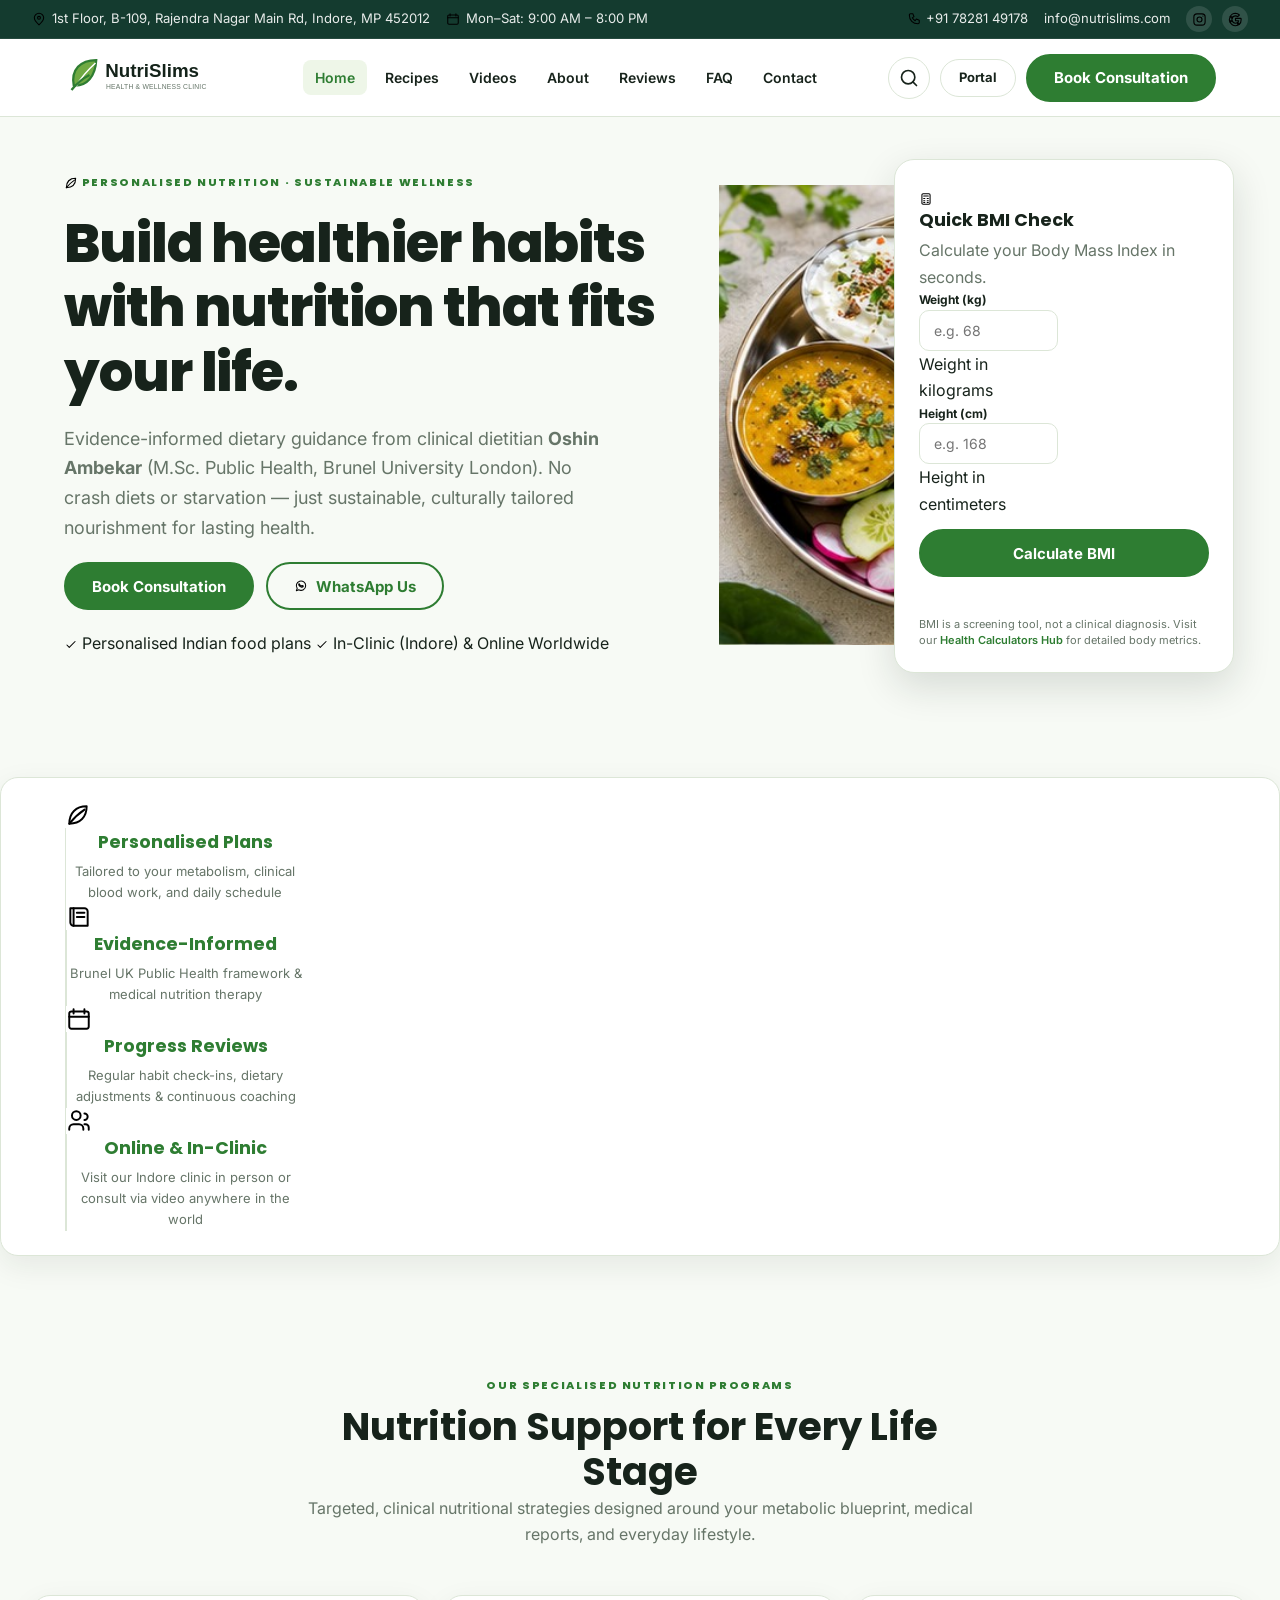
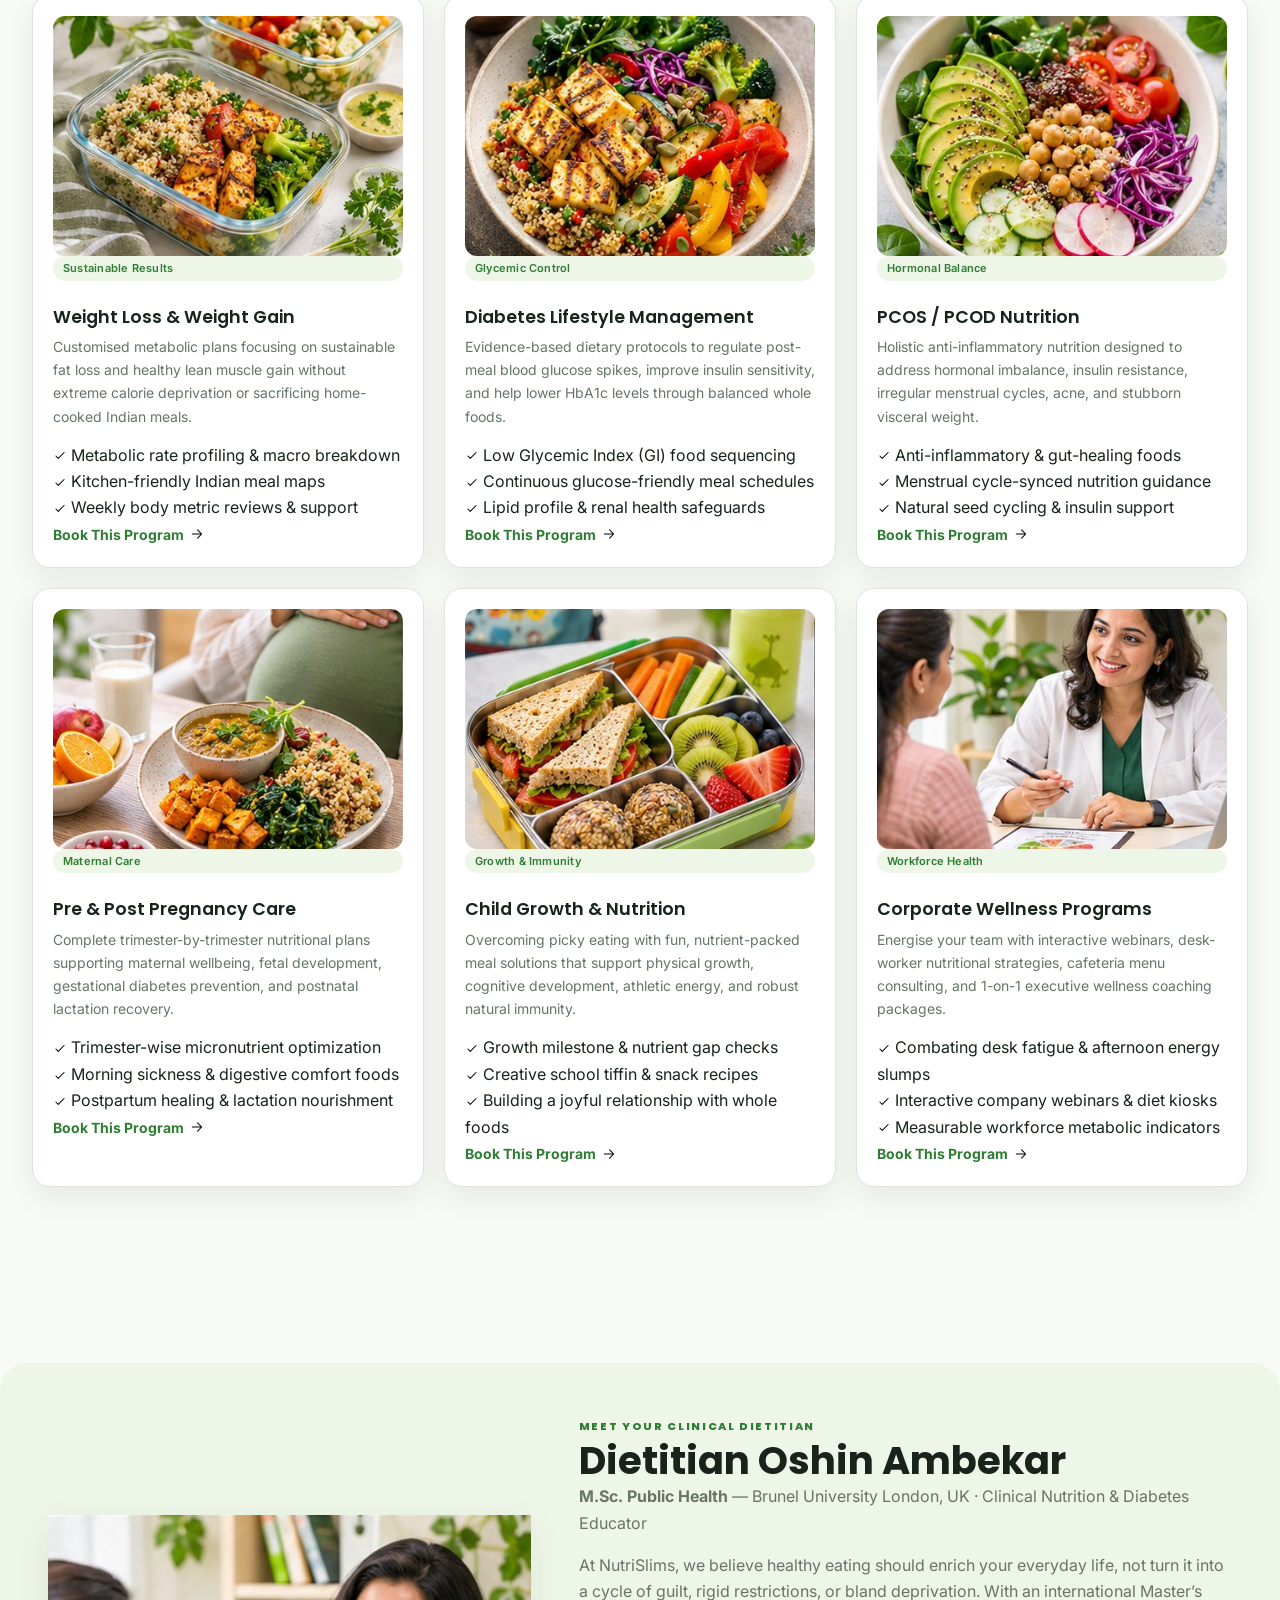
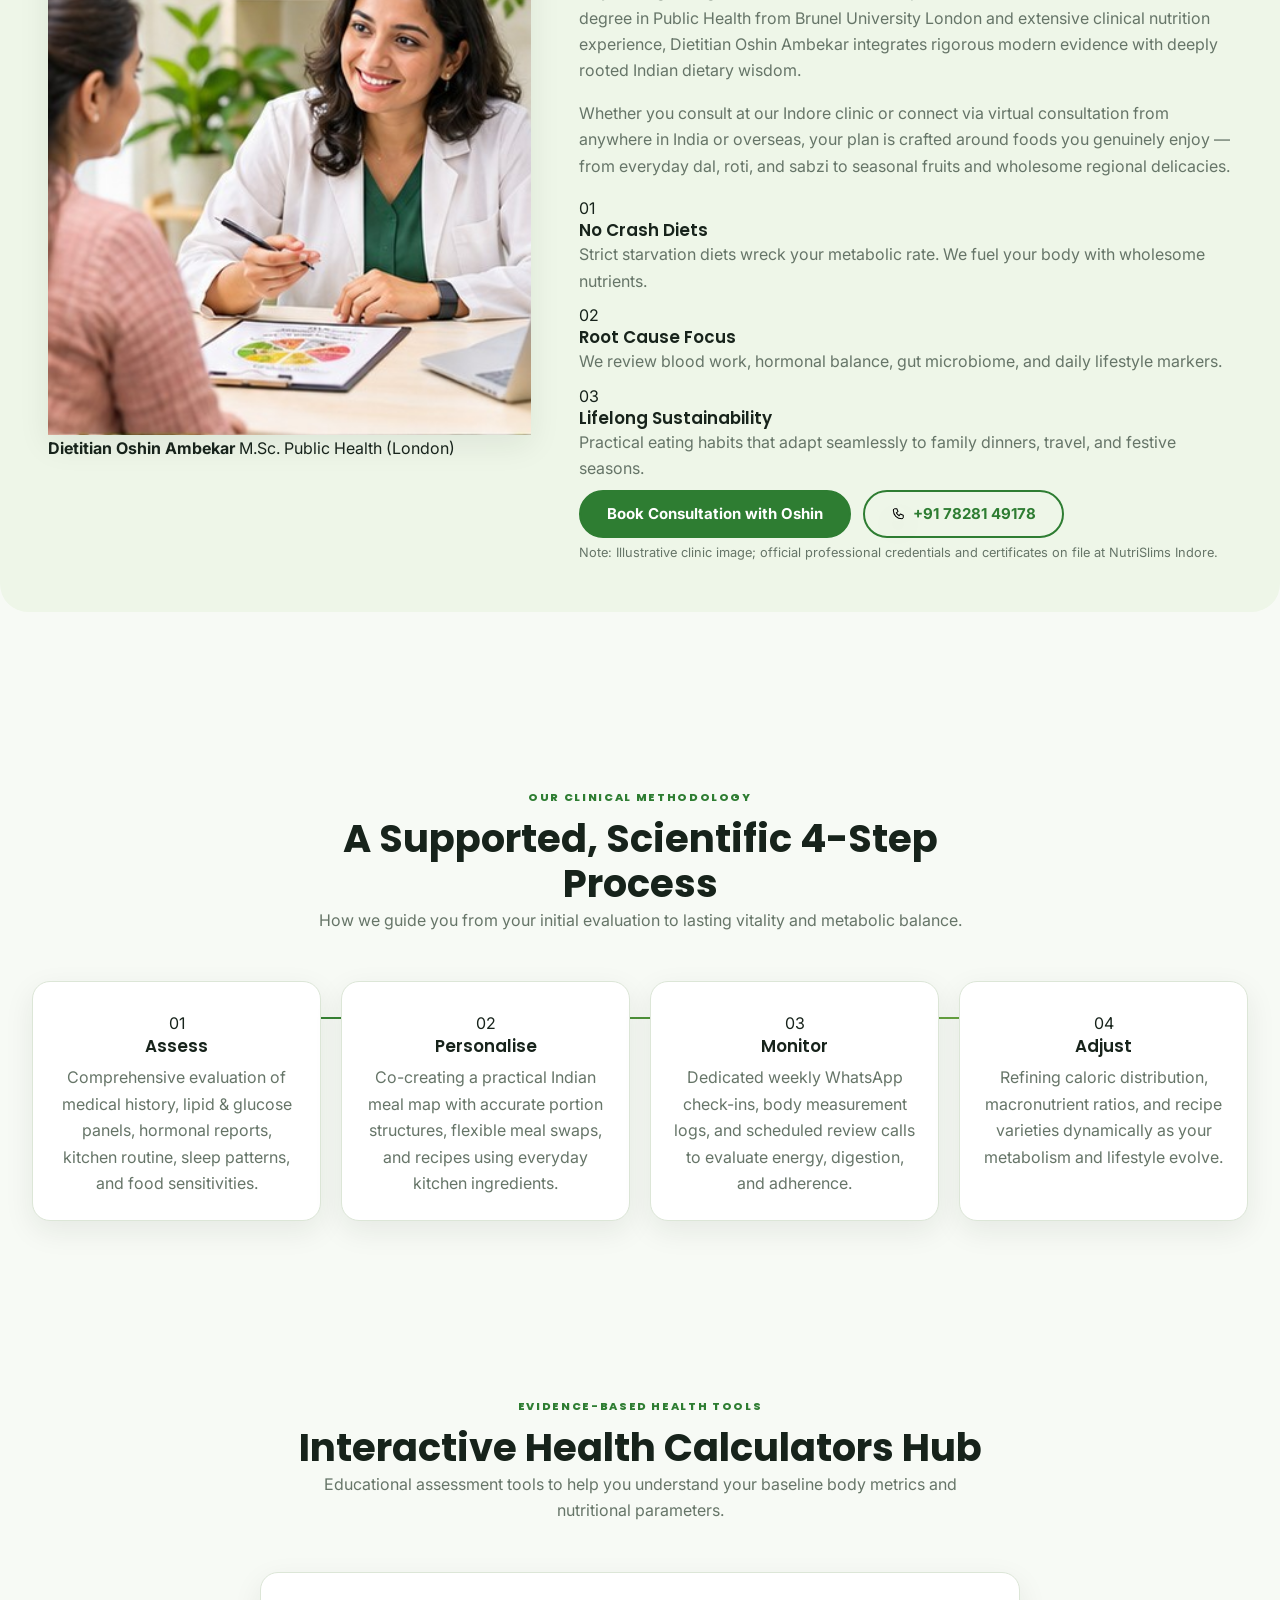
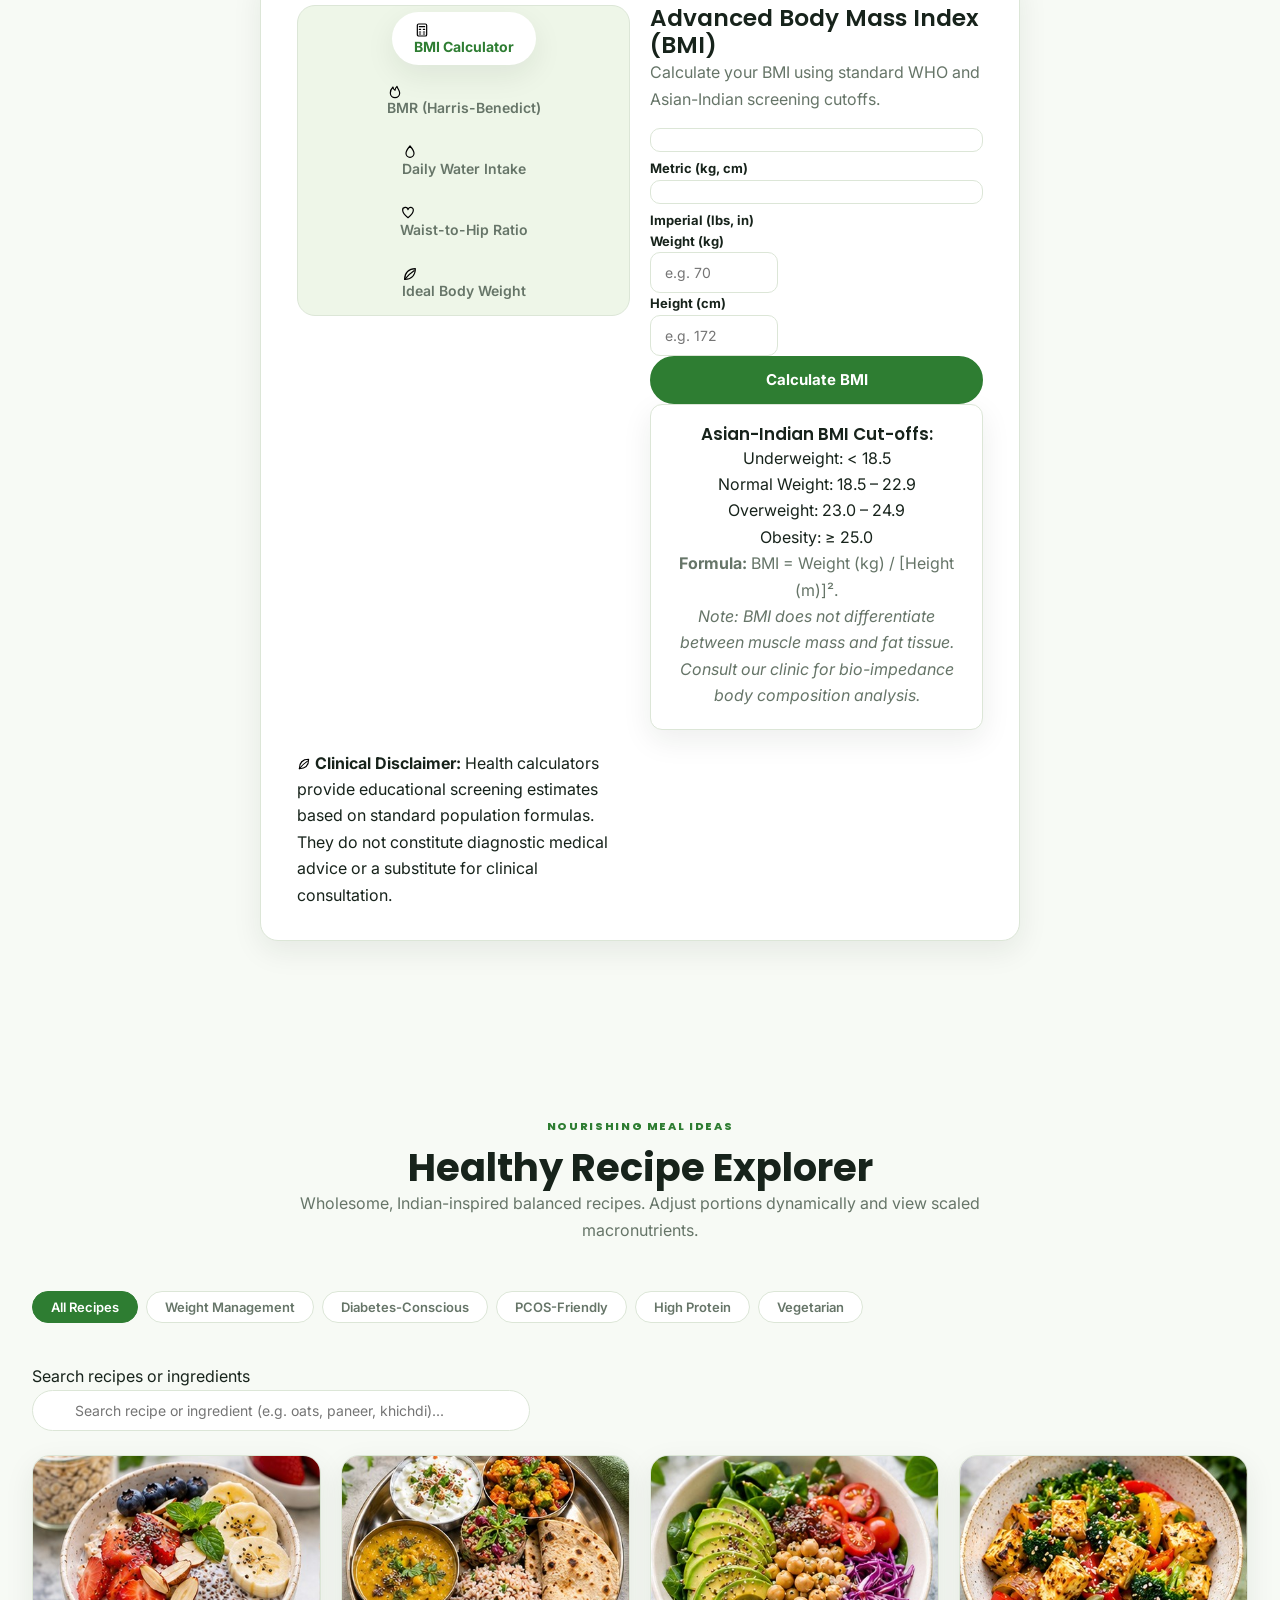
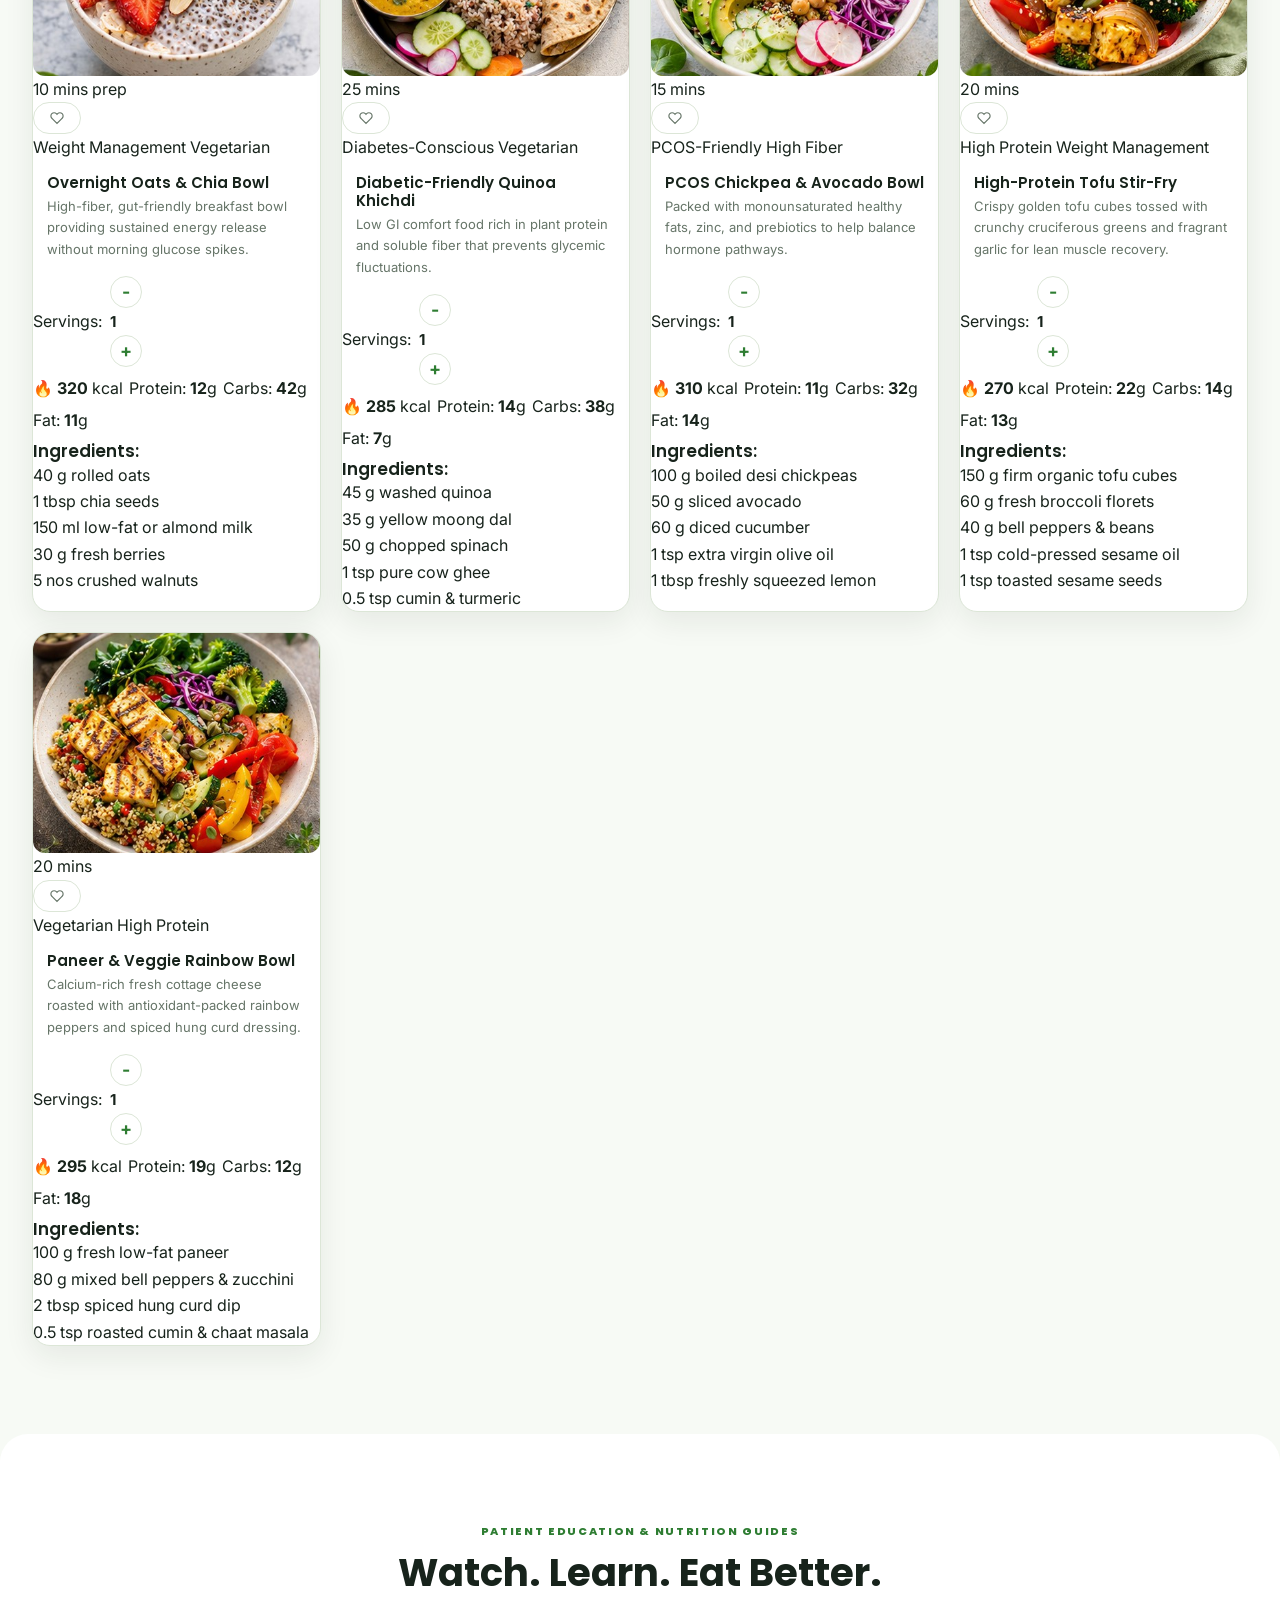
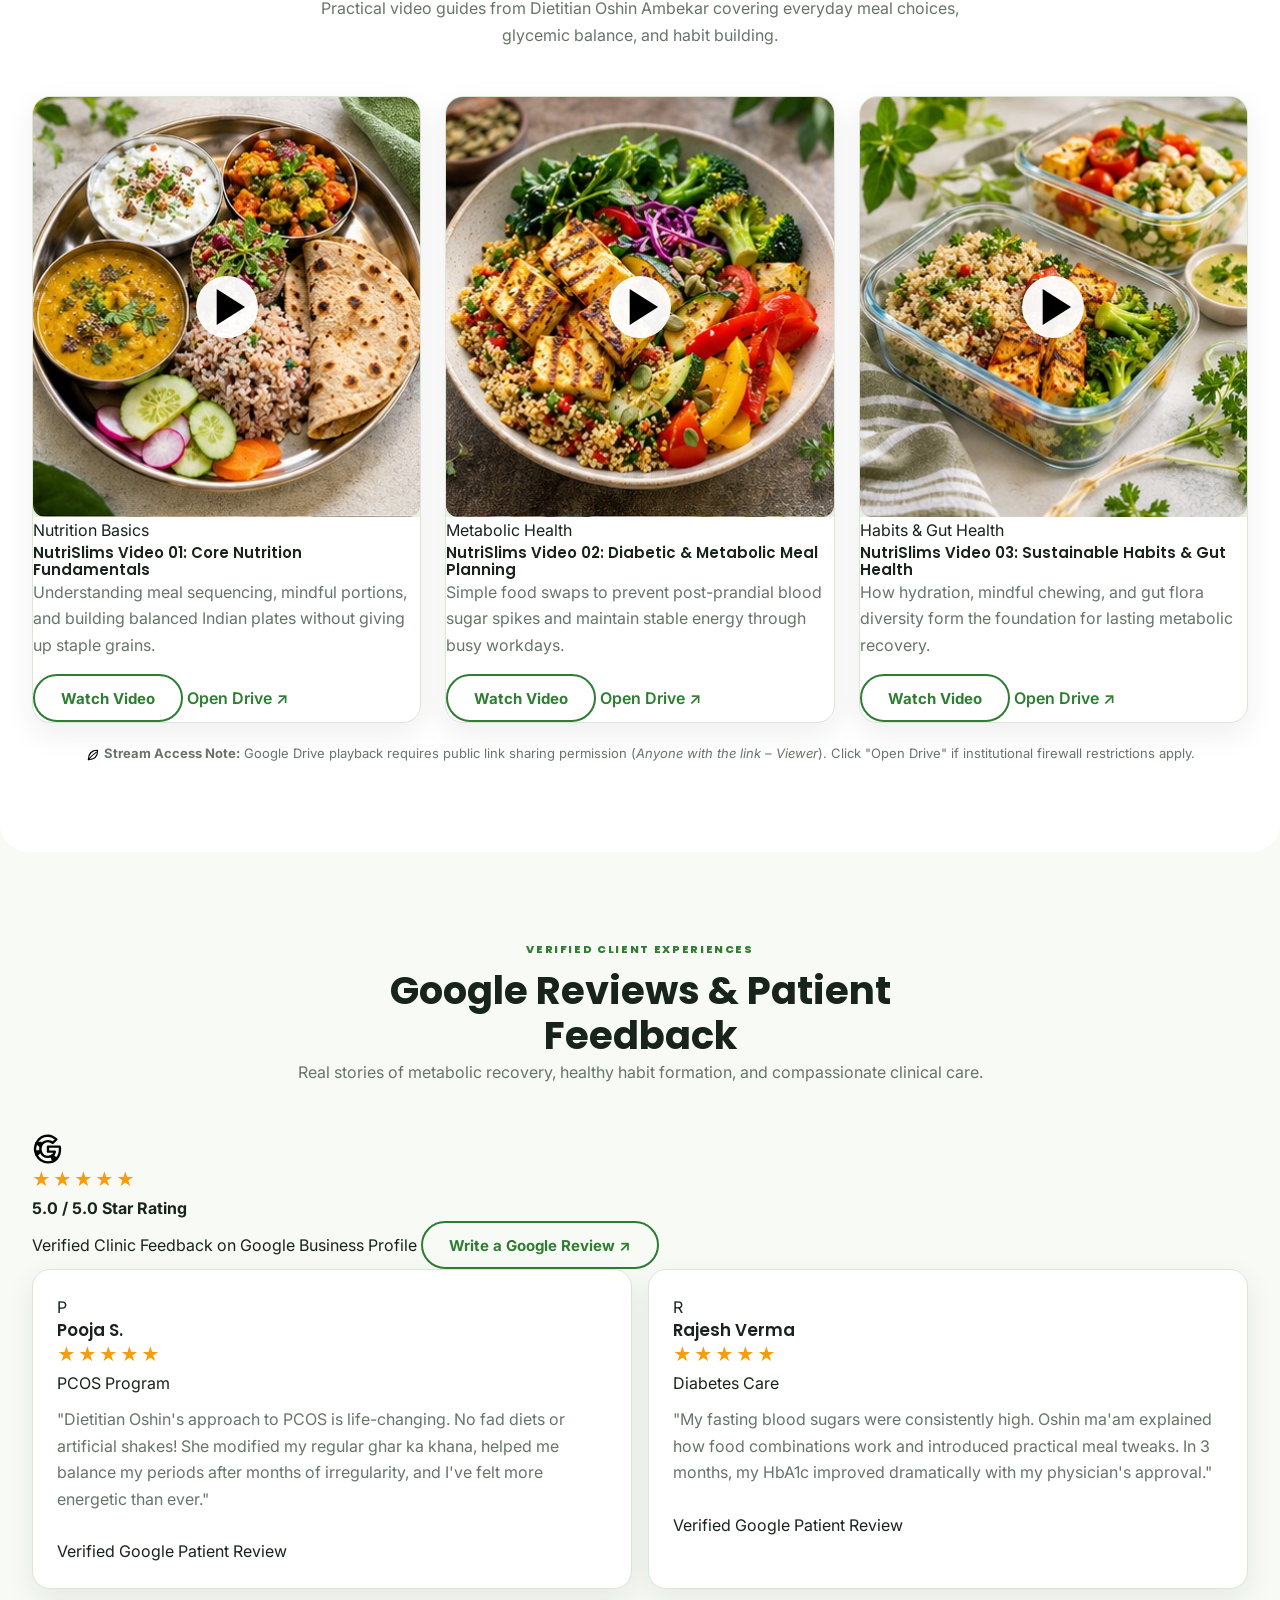
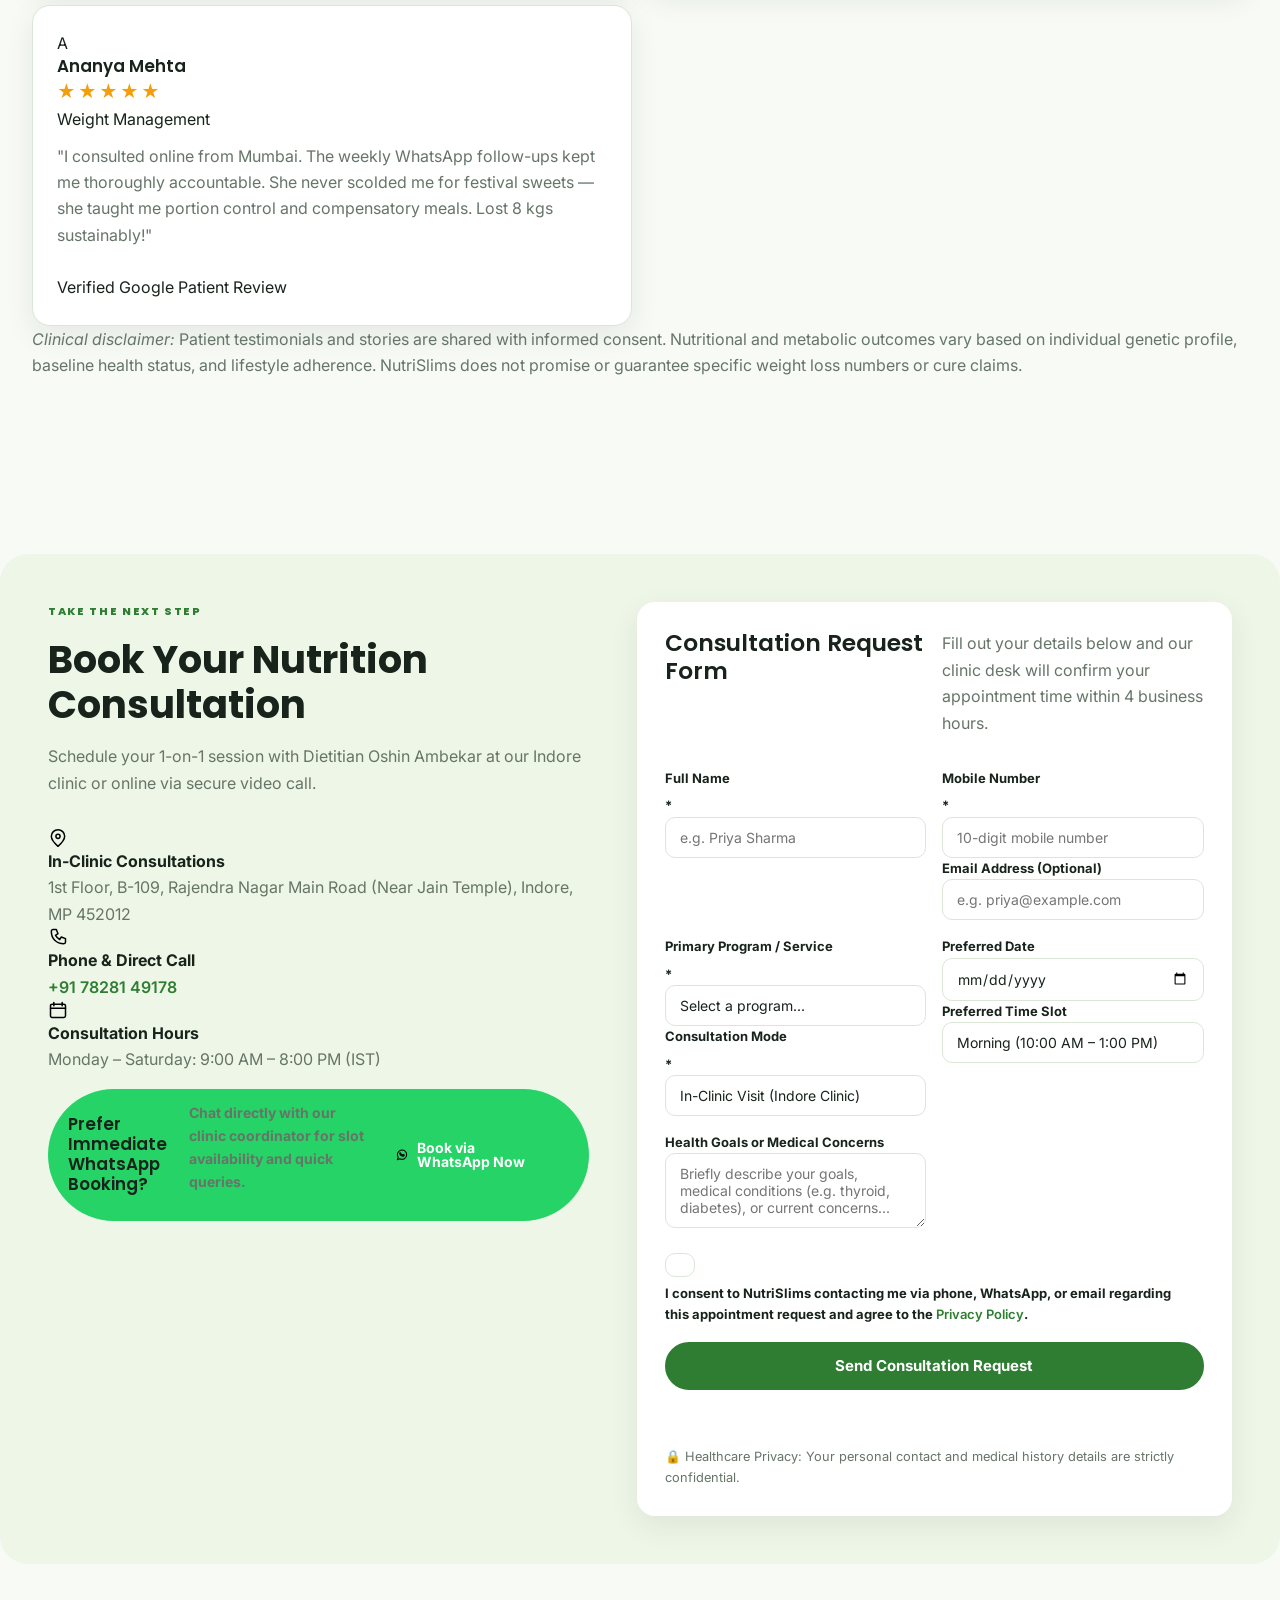
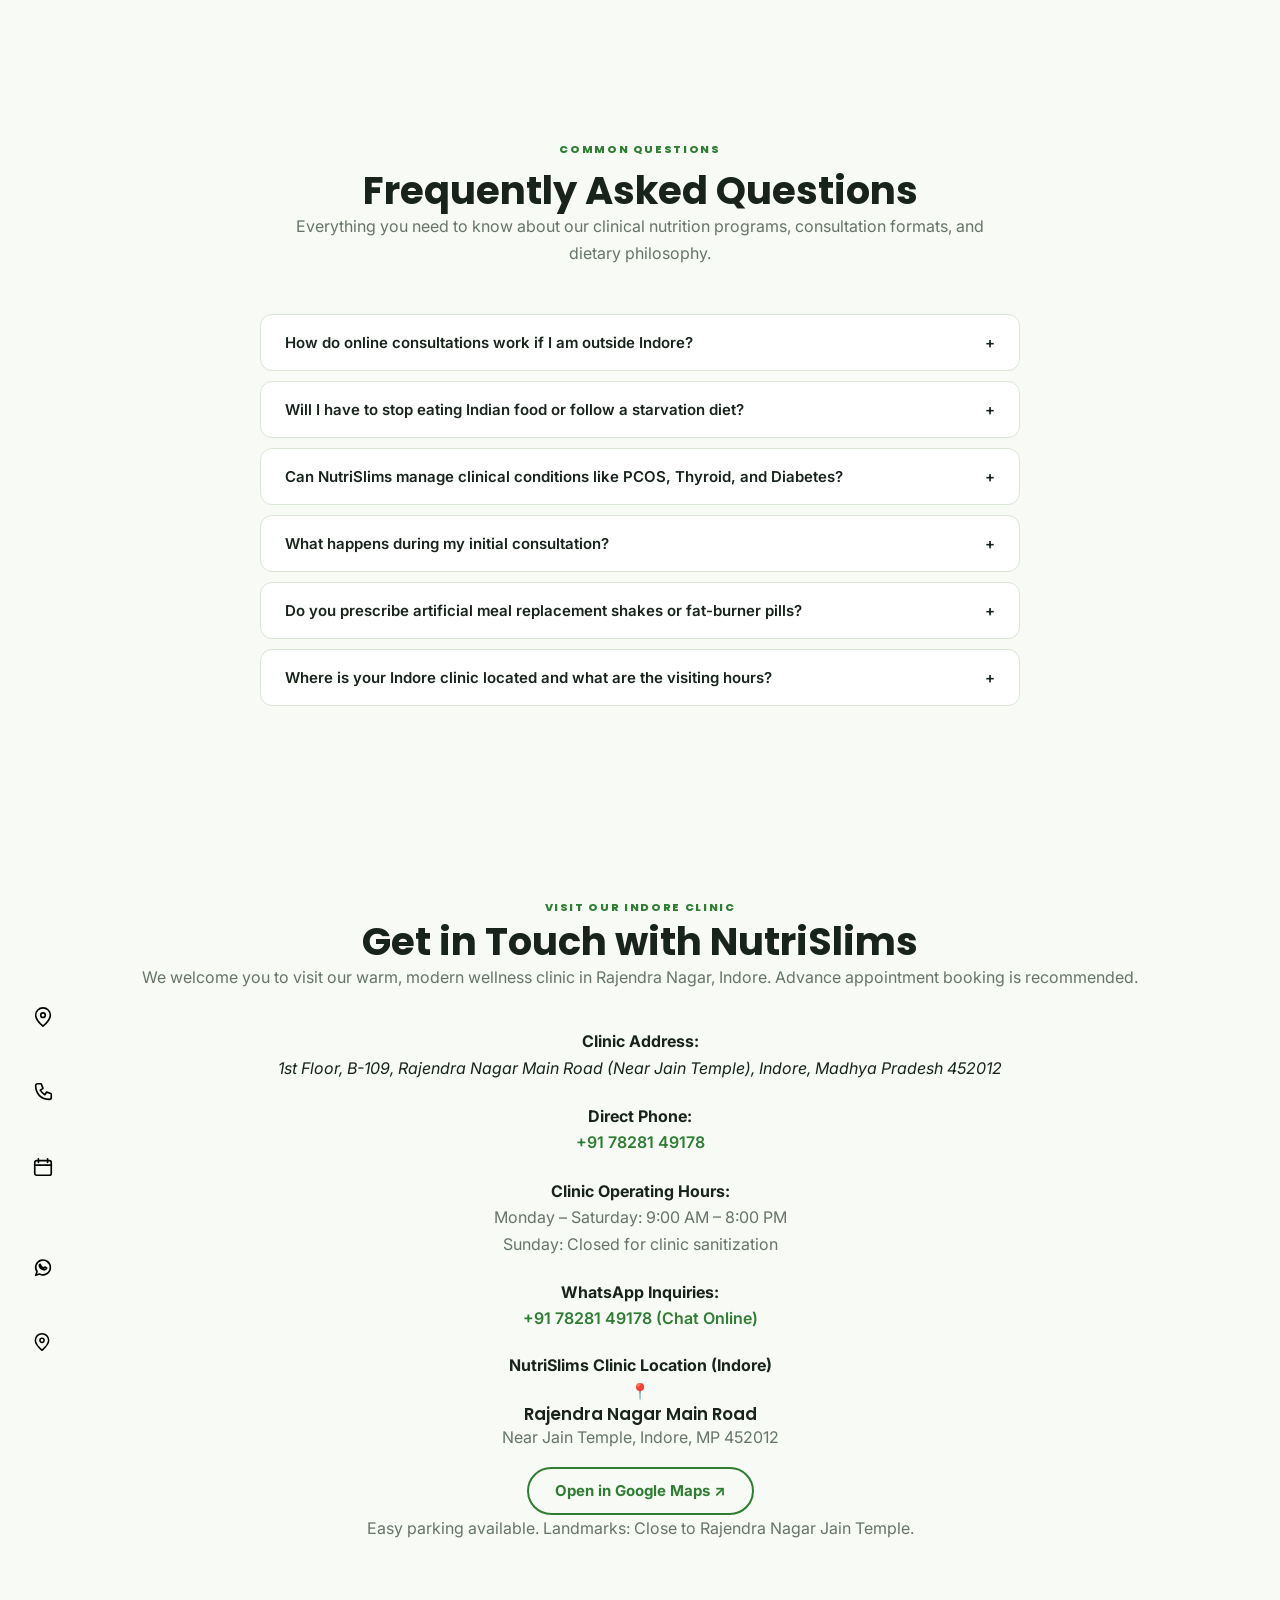
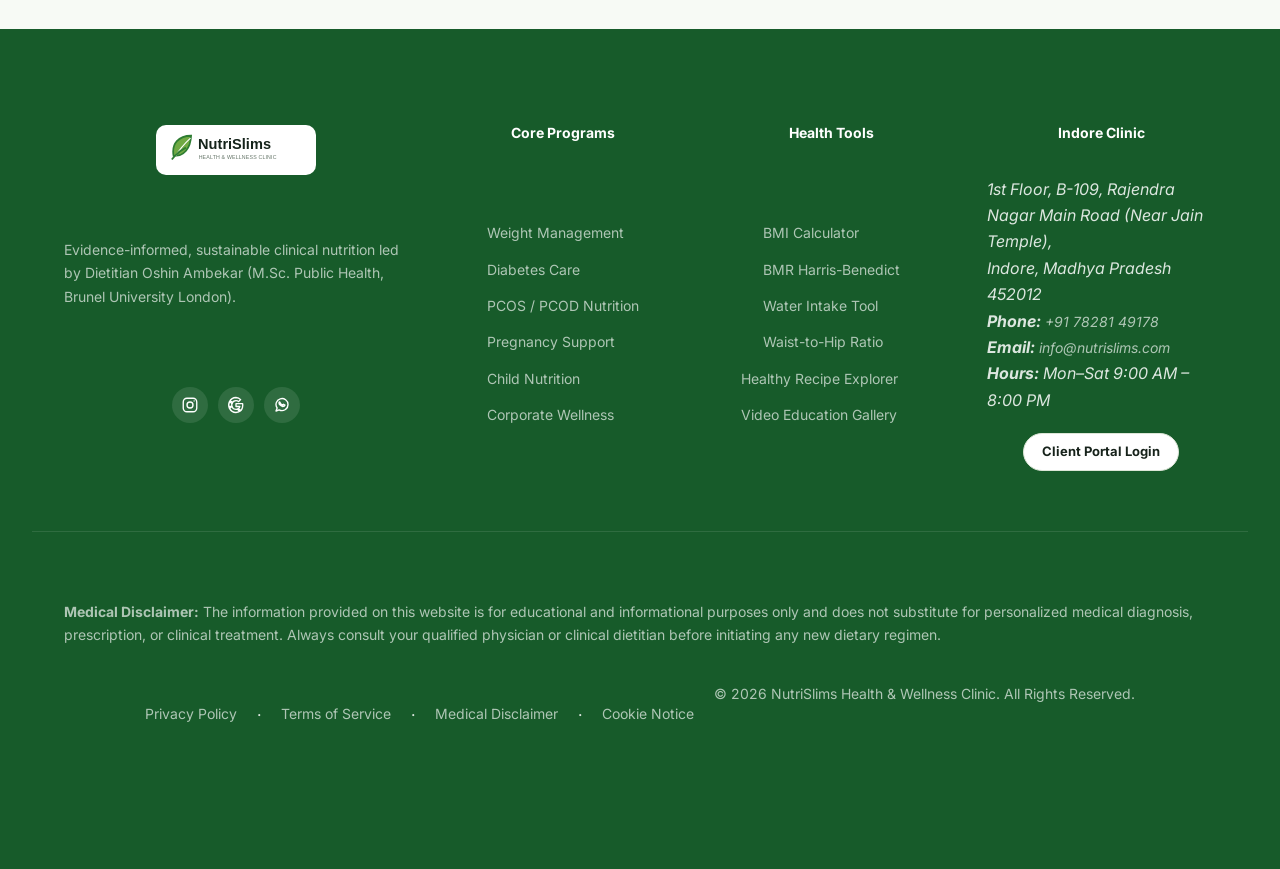
==== ads/NutriSlims_Website_Developer_Package/prototype/index.html @ d4b3d347 "Resolve visual and caching defects: version assets v2.1.0, eager image loading, constrain card icons" ====
<!doctype html>
<html lang="en">
<head>
  <meta charset="utf-8">
  <meta name="viewport" content="width=device-width, initial-scale=1">
  <meta name="description" content="NutriSlims Health &amp; Wellness Clinic in Indore. Led by Dietitian Oshin Ambekar (M.Sc. Public Health, Brunel University London). Personalised clinical nutrition for weight management, diabetes, PCOS/PCOD, pregnancy, child nutrition, and corporate wellness.">
  <meta name="keywords" content="NutriSlims, Dietitian Oshin Ambekar, Dietitian Indore, Nutritionist Indore, Weight Loss Indore, Diabetes Diet, PCOS Diet, Pregnancy Nutrition, Rajendra Nagar Indore">
  <meta name="author" content="NutriSlims Health &amp; Wellness Clinic">
  <title>NutriSlims Health &amp; Wellness Clinic | Dietitian Oshin Ambekar (Indore &amp; Online)</title>
  
  <!-- Preconnect to fonts -->
  <link rel="preconnect" href="https://fonts.googleapis.com">
  <link rel="preconnect" href="https://fonts.gstatic.com" crossorigin>
  <link rel="stylesheet" href="https://fonts.googleapis.com/css2?family=Inter:wght@400;500;600;700&family=Poppins:wght@500;600;700;800&display=swap">
  
    <!-- Favicon & PWA -->
  <link rel="icon" type="image/svg+xml" href="../assets/icons/leaf.svg">
  <link rel="apple-touch-icon" href="../assets/icons/leaf.svg">
  <meta name="theme-color" content="#1b4d3e">
  <!-- Cache Busting & Freshness Controls -->
  <meta http-equiv="Cache-Control" content="no-cache, no-store, must-revalidate">
  <meta http-equiv="Pragma" content="no-cache">
  <meta http-equiv="Expires" content="0">
  <link rel="canonical" href="https://dtoshinambekar-design.github.io/nutrislims/">

  <!-- Open Graph & Social Cards -->
  <meta property="og:type" content="website">
  <meta property="og:site_name" content="NutriSlims Health &amp; Wellness Clinic">
  <meta property="og:url" content="https://dtoshinambekar-design.github.io/nutrislims/">
  <meta property="og:title" content="NutriSlims Health &amp; Wellness Clinic | Dietitian Oshin Ambekar">
  <meta property="og:description" content="Personalised, evidence-informed clinical nutrition in Indore &amp; Online. Specialised in Weight Loss, Diabetes, PCOS/PCOD, Pregnancy, and Child Nutrition.">
  <meta property="og:image" content="https://dtoshinambekar-design.github.io/nutrislims/assets/images/indian-balanced-thali.jpg">
  <meta property="og:locale" content="en_IN">

  <!-- Twitter Card -->
  <meta name="twitter:card" content="summary_large_image">
  <meta name="twitter:title" content="NutriSlims Health &amp; Wellness Clinic | Dietitian Oshin Ambekar">
  <meta name="twitter:description" content="Evidence-informed dietary guidance from clinical dietitian Oshin Ambekar. No crash diets — sustainable nutrition for lasting health.">
  <meta name="twitter:image" content="https://dtoshinambekar-design.github.io/nutrislims/assets/images/indian-balanced-thali.jpg">

  <!-- Schema.org JSON-LD Structured Data -->
  <script type="application/ld+json">
  {
    "@context": "https://schema.org",
    "@graph": [
      {
        "@type": ["MedicalBusiness", "HealthAndBeautyBusiness", "LocalBusiness"],
        "@id": "https://dtoshinambekar-design.github.io/nutrislims/#clinic",
        "name": "NutriSlims Health & Wellness Clinic",
        "image": "https://dtoshinambekar-design.github.io/nutrislims/assets/images/indian-balanced-thali.jpg",
        "url": "https://dtoshinambekar-design.github.io/nutrislims/",
        "telephone": "+917828149178",
        "email": "info@nutrislims.com",
        "priceRange": "₹₹",
        "address": {
          "@type": "PostalAddress",
          "streetAddress": "1st Floor, B-109, Rajendra Nagar Main Road (Near Jain Temple)",
          "addressLocality": "Indore",
          "addressRegion": "Madhya Pradesh",
          "postalCode": "452012",
          "addressCountry": "IN"
        },
        "geo": {
          "@type": "GeoCoordinates",
          "latitude": 22.6868,
          "longitude": 75.8340
        },
        "openingHoursSpecification": [
          {
            "@type": "OpeningHoursSpecification",
            "dayOfWeek": ["Monday", "Tuesday", "Wednesday", "Thursday", "Friday", "Saturday"],
            "opens": "09:00",
            "closes": "20:00"
          }
        ],
        "founder": {
          "@type": "Person",
          "name": "Oshin Ambekar",
          "jobTitle": "Clinical Dietitian & Nutritionist",
          "alumniOf": "Brunel University London",
          "hasCredential": "M.Sc. Public Health"
        }
      },
      {
        "@type": "FAQPage",
        "@id": "https://dtoshinambekar-design.github.io/nutrislims/#faq",
        "mainEntity": [
          {
            "@type": "Question",
            "name": "How does the nutrition consultation process work at NutriSlims?",
            "acceptedAnswer": {
              "@type": "Answer",
              "text": "The consultation begins with a comprehensive 45-minute clinical intake assessing your medical history, recent pathology lab panels, current dietary habits, lifestyle, and specific metabolic goals. Within 24 hours, Dietitian Oshin Ambekar crafts an individualized, practical nutrition plan."
            }
          },
          {
            "@type": "Question",
            "name": "Do you provide online consultations for clients outside Indore?",
            "acceptedAnswer": {
              "@type": "Answer",
              "text": "Yes! We serve clients across India and internationally via secure Google Meet or Zoom video consultations with digital plan delivery and weekly WhatsApp check-ins."
            }
          },
          {
            "@type": "Question",
            "name": "Do I have to follow restrictive starvation diets or buy expensive supplements?",
            "acceptedAnswer": {
              "@type": "Answer",
              "text": "Absolutely not. NutriSlims strictly adheres to evidence-based nutrition based on wholesome, culturally familiar regional foods. We do not promote starvation diets, detox teas, or unnecessary meal replacement shakes."
            }
          }
        ]
      }
    ]
  }
  </script>

  <!-- Stylesheets -->
  <link rel="stylesheet" href="../design/tokens.css?v=2.1.0">
  <link rel="stylesheet" href="styles.css?v=2.1.0">
</head>
<body>
  <!-- Accessibility Skip Navigation Link -->
  <a href="#main-content" class="skip-link">Skip to main content</a>


  <!-- =========================================================================
       1. TOP UTILITY BAR
       ========================================================================= -->
  <div class="topbar" id="topbar">
    <div class="topbar-inner container">
      <div class="topbar-left">
        <span class="topbar-item">
          <img src="../assets/icons/pin.svg" alt="" width="14" height="14" class="icon-inline" aria-hidden="true">
          <span>1st Floor, B-109, Rajendra Nagar Main Rd, Indore, MP 452012</span>
        </span>
        <span class="topbar-item topbar-hours">
          <img src="../assets/icons/calendar.svg" alt="" width="14" height="14" class="icon-inline" aria-hidden="true">
          <span>Mon–Sat: 9:00 AM – 8:00 PM</span>
        </span>
      </div>
      <div class="topbar-right">
        <a href="tel:+917828149178" class="topbar-link" aria-label="Call clinic at +91 78281 49178">
          <img src="../assets/icons/phone.svg" alt="" width="14" height="14" class="icon-inline" aria-hidden="true">
          <span>+91 78281 49178</span>
        </a>
        <a href="mailto:info@nutrislims.com" class="topbar-link topbar-email" aria-label="Email clinic at info@nutrislims.com">
          <span>info@nutrislims.com</span>
        </a>
        <div class="topbar-social" aria-label="Social media links">
          <a href="https://instagram.com" target="_blank" rel="noopener noreferrer" aria-label="Follow NutriSlims on Instagram">
            <img src="../assets/icons/instagram.svg" alt="" width="15" height="15" aria-hidden="true">
          </a>
          <a href="https://google.com" target="_blank" rel="noopener noreferrer" aria-label="NutriSlims Google Business Profile">
            <img src="../assets/icons/google.svg" alt="" width="15" height="15" aria-hidden="true">
          </a>
        </div>
      </div>
    </div>
  </div>

  <!-- =========================================================================
       2. STICKY HEADER & NAVIGATION
       ========================================================================= -->
  <header class="header site-header" id="site-header">
    <div class="header-inner container">
      <a class="brand" href="#home" aria-label="NutriSlims Health and Wellness Clinic Homepage">
        <img src="../assets/logo-placeholder.svg" alt="NutriSlims Clinic" class="brand-logo" width="180" height="42">
      </a>

      <!-- Desktop Navigation -->
      <nav id="nav" class="nav-menu main-nav" aria-label="Primary Navigation">
        <a href="#home" class="nav-link active">Home</a>
        
        <div class="nav-item nav-dropdown has-dropdown">
          <a href="#services" class="nav-link dropdown-toggle" id="services-dropdown-toggle" aria-expanded="false" aria-haspopup="true">
            Services <span class="chevron" aria-hidden="true">▾</span>
          </a>
          <div class="dropdown-menu" aria-labelledby="services-dropdown-toggle">
            <a href="#services" data-filter="all">All Programs</a>
            <a href="#services" data-filter="weight">Weight Management</a>
            <a href="#services" data-filter="diabetes">Diabetes Lifestyle</a>
            <a href="#services" data-filter="pcos">PCOS / PCOD Recovery</a>
            <a href="#services" data-filter="pregnancy">Pre &amp; Post Pregnancy</a>
            <a href="#services" data-filter="child">Child Growth &amp; Nutrition</a>
            <a href="#services" data-filter="corporate">Corporate Wellness</a>
          </div>
        </div>

        <div class="nav-item nav-dropdown has-dropdown">
          <a href="#calculators" class="nav-link dropdown-toggle" id="calc-dropdown-toggle" aria-expanded="false" aria-haspopup="true">
            Calculators <span class="chevron" aria-hidden="true">▾</span>
          </a>
          <div class="dropdown-menu" aria-labelledby="calc-dropdown-toggle">
            <a href="#calculators" data-calc-tab="bmi">BMI Calculator</a>
            <a href="#calculators" data-calc-tab="bmr">BMR Harris-Benedict</a>
            <a href="#calculators" data-calc-tab="water">Water Intake</a>
            <a href="#calculators" data-calc-tab="whr">Waist-to-Hip Ratio</a>
            <a href="#calculators" data-calc-tab="ibw">Ideal Body Weight</a>
          </div>
        </div>

        <a href="#recipes" class="nav-link">Recipes</a>
        <a href="#videos" class="nav-link">Videos</a>
        <a href="#about" class="nav-link">About</a>
        <a href="#reviews" class="nav-link">Reviews</a>
        <a href="#faq" class="nav-link">FAQ</a>
        <a href="#contact" class="nav-link">Contact</a>
      </nav>

      <!-- Header Action Controls -->
      <div class="header-actions">
        <button type="button" class="icon-button search-trigger" id="search-open-btn" data-modal="search" aria-label="Search services, recipes, and FAQs" title="Search site">
          <svg width="20" height="20" viewBox="0 0 24 24" fill="none" stroke="currentColor" stroke-width="2" stroke-linecap="round" stroke-linejoin="round" aria-hidden="true">
            <circle cx="11" cy="11" r="8"></circle>
            <line x1="21" y1="21" x2="16.65" y2="16.65"></line>
          </svg>
        </button>

        <button type="button" class="button outline sm header-portal-btn portal-trigger" id="portal-open-btn" data-modal="portal" aria-haspopup="dialog">
          Portal
        </button>

        <a class="button primary header-cta" href="#book">Book Consultation</a>

        <!-- Mobile Hamburger Toggle -->
        <button type="button" class="menu-toggle" id="menu-toggle" aria-expanded="false" aria-controls="mobile-drawer" aria-label="Open mobile navigation menu">
          <span class="hamburger-bar"></span>
          <span class="hamburger-bar"></span>
          <span class="hamburger-bar"></span>
        </button>
      </div>
    </div>
  </header>

  <!-- Mobile Off-Canvas Drawer -->
  <div id="mobile-drawer" class="mobile-drawer" aria-hidden="true" role="dialog" aria-modal="true" aria-label="Mobile Navigation Drawer">
    <div class="mobile-drawer-header">
      <a class="brand" href="#home" aria-label="NutriSlims Homepage">
        <img src="../assets/logo-placeholder.svg" alt="NutriSlims" width="140" height="32">
      </a>
      <button type="button" class="drawer-close modal-close" id="drawer-close-btn" data-close-modal aria-label="Close mobile navigation menu">&times;</button>
    </div>
    <nav class="mobile-nav-links">
      <a href="#home" class="mobile-nav-link">Home</a>
      <a href="#services" class="mobile-nav-link">Services &amp; Programs</a>
      <a href="#about" class="mobile-nav-link">Meet Dietitian Oshin</a>
      <a href="#process" class="mobile-nav-link">Our 4-Step Care Process</a>
      <a href="#calculators" class="mobile-nav-link">Health Calculators Hub</a>
      <a href="#recipes" class="mobile-nav-link">Healthy Recipe Explorer</a>
      <a href="#videos" class="mobile-nav-link">Video Gallery</a>
      <a href="#reviews" class="mobile-nav-link">Patient Stories &amp; Reviews</a>
      <a href="#book" class="mobile-nav-link">Book a Consultation</a>
      <a href="#faq" class="mobile-nav-link">Frequently Asked Questions</a>
      <a href="#contact" class="mobile-nav-link">Indore Clinic &amp; Contact</a>
      <div class="mobile-drawer-cta">
        <button type="button" class="button outline full portal-trigger" id="mobile-portal-btn" data-modal="portal">Client Portal Login</button>
      </div>
    </nav>
    <div class="mobile-drawer-footer">
      <p><img src="../assets/icons/phone.svg" alt="" width="16" height="16" aria-hidden="true"> <a href="tel:+917828149178">+91 78281 49178</a></p>
      <p><img src="../assets/icons/pin.svg" alt="" width="16" height="16" aria-hidden="true"> 1st Floor, B-109, Rajendra Nagar, Indore</p>
    </div>
  </div>
  <div class="drawer-backdrop" id="drawer-backdrop" aria-hidden="true"></div>

  <main id="main-content">

    <!-- =========================================================================
         3. HERO SECTION (55/45 SPLIT) + QUICK BMI CHECK
         ========================================================================= -->
    <section class="hero section" id="home" aria-labelledby="hero-title">
      <div class="container hero-container">
        <div class="hero-copy">
          <span class="eyebrow">
            <img src="../assets/icons/leaf.svg" alt="" width="14" height="14" class="icon-inline" aria-hidden="true">
            PERSONALISED NUTRITION · SUSTAINABLE WELLNESS
          </span>
          <h1 id="hero-title">Build healthier habits with <span class="highlight">nutrition that fits your life.</span></h1>
          <p class="hero-desc">
            Evidence-informed dietary guidance from clinical dietitian <strong>Oshin Ambekar</strong> (M.Sc. Public Health, Brunel University London). No crash diets or starvation — just sustainable, culturally tailored nourishment for lasting health.
          </p>
          <div class="hero-actions actions">
            <a class="button primary lg" href="#book">Book Consultation</a>
            <a class="button outline lg hero-wa-btn" id="hero-wa-btn" href="https://wa.me/917828149178?text=Hello%20NutriSlims%2C%20I%20would%20like%20to%20book%20a%20consultation." target="_blank" rel="noopener noreferrer">
              <img src="../assets/icons/whatsapp.svg" alt="" width="20" height="20" class="icon-inline" aria-hidden="true">
              <span>WhatsApp Us</span>
            </a>
          </div>
          <div class="hero-highlights">
            <span class="highlight-item">
              <img src="../assets/icons/check.svg" alt="" width="16" height="16" class="icon-inline" aria-hidden="true">
              <span>Personalised Indian food plans</span>
            </span>
            <span class="highlight-item">
              <img src="../assets/icons/check.svg" alt="" width="16" height="16" class="icon-inline" aria-hidden="true">
              <span>In-Clinic (Indore) &amp; Online Worldwide</span>
            </span>
          </div>
        </div>

        <div class="hero-media">
          <div class="hero-image-wrapper">
            <img src="../assets/images/indian-balanced-thali.jpg" alt="Balanced Indian thali with lentils, fresh sautéed vegetables, whole grain roti, and curd" class="hero-image" width="620" height="460" fetchpriority="high" loading="eager" decoding="async">
          </div>
          
          <!-- Interactive Quick BMI Card -->
          <div class="bmi-card hero-bmi-card" id="quick-bmi-card">
            <div class="bmi-card-header">
              <img src="../assets/icons/calculator.svg" alt="" width="22" height="22" class="icon-inline" aria-hidden="true">
              <div>
                <h2>Quick BMI Check</h2>
                <p>Calculate your Body Mass Index in seconds.</p>
              </div>
            </div>
            <form id="bmi-form" class="bmi-form" novalidate>
              <div class="bmi-inputs">
                <div class="form-group">
                  <label for="weight">Weight (kg)</label>
                  <input id="weight" name="weight" type="number" min="20" max="300" step="0.1" required placeholder="e.g. 68" aria-describedby="quick-weight-note">
                  <span id="quick-weight-note" class="sr-only">Weight in kilograms</span>
                </div>
                <div class="form-group">
                  <label for="height">Height (cm)</label>
                  <input id="height" name="height" type="number" min="70" max="250" step="0.1" required placeholder="e.g. 168" aria-describedby="quick-height-note">
                  <span id="quick-height-note" class="sr-only">Height in centimeters</span>
                </div>
              </div>
              <button class="button primary full" type="submit" id="bmi-calc-btn">Calculate BMI</button>
              <output id="bmi-result" class="bmi-result" aria-live="polite"></output>
            </form>
            <small class="bmi-disclaimer">
              BMI is a screening tool, not a clinical diagnosis. Visit our <a href="#calculators">Health Calculators Hub</a> for detailed body metrics.
            </small>
          </div>
        </div>
      </div>
    </section>

    <!-- =========================================================================
         4. TRUST FACTS BAR
         ========================================================================= -->
    <section class="facts facts-bar" aria-label="Clinic Highlights &amp; Standards">
      <div class="container facts-grid">
        <div class="fact-card">
          <div class="fact-icon">
            <img src="../assets/icons/leaf.svg" alt="" width="26" height="26" aria-hidden="true">
          </div>
          <div class="fact-content">
            <strong>Personalised Plans</strong>
            <span>Tailored to your metabolism, clinical blood work, and daily schedule</span>
          </div>
        </div>
        <div class="fact-card">
          <div class="fact-icon">
            <img src="../assets/icons/book.svg" alt="" width="26" height="26" aria-hidden="true">
          </div>
          <div class="fact-content">
            <strong>Evidence-Informed</strong>
            <span>Brunel UK Public Health framework &amp; medical nutrition therapy</span>
          </div>
        </div>
        <div class="fact-card">
          <div class="fact-icon">
            <img src="../assets/icons/calendar.svg" alt="" width="26" height="26" aria-hidden="true">
          </div>
          <div class="fact-content">
            <strong>Progress Reviews</strong>
            <span>Regular habit check-ins, dietary adjustments &amp; continuous coaching</span>
          </div>
        </div>
        <div class="fact-card">
          <div class="fact-icon">
            <img src="../assets/icons/users.svg" alt="" width="26" height="26" aria-hidden="true">
          </div>
          <div class="fact-content">
            <strong>Online &amp; In-Clinic</strong>
            <span>Visit our Indore clinic in person or consult via video anywhere in the world</span>
          </div>
        </div>
      </div>
    </section>

    <!-- =========================================================================
         5. CORE SERVICES (6 PROGRAM CARDS)
         ========================================================================= -->
    <section class="section services services-section" id="services" aria-labelledby="services-title">
      <div class="container">
        <div class="section-heading text-center">
          <span class="eyebrow">OUR SPECIALISED NUTRITION PROGRAMS</span>
          <h2 id="services-title">Nutrition Support for Every Life Stage</h2>
          <p>Targeted, clinical nutritional strategies designed around your metabolic blueprint, medical reports, and everyday lifestyle.</p>
        </div>

        <div class="service-grid">
          <!-- Service 1: Weight Management -->
          <article class="service service-card" data-service="weight-management">
            <div class="service-image-box">
              <img src="../assets/images/healthy-meal-prep.jpg" alt="Healthy balanced meal prep with wholesome vegetables, proteins, and grains" class="service-card-img" width="380" height="240" loading="eager" decoding="async">
              <span class="service-badge service-tag">Sustainable Results</span>
            </div>
            <div class="service-content">
              <h3>Weight Loss &amp; Weight Gain</h3>
              <p>Customised metabolic plans focusing on sustainable fat loss and healthy lean muscle gain without extreme calorie deprivation or sacrificing home-cooked Indian meals.</p>
              <ul class="service-inclusions" aria-label="Service inclusions">
                <li><img src="../assets/icons/check.svg" alt="" width="14" height="14" class="icon-inline" aria-hidden="true"> <span>Metabolic rate profiling &amp; macro breakdown</span></li>
                <li><img src="../assets/icons/check.svg" alt="" width="14" height="14" class="icon-inline" aria-hidden="true"> <span>Kitchen-friendly Indian meal maps</span></li>
                <li><img src="../assets/icons/check.svg" alt="" width="14" height="14" class="icon-inline" aria-hidden="true"> <span>Weekly body metric reviews &amp; support</span></li>
              </ul>
              <a href="#book" class="service-link select-service-trigger" data-service-select="Weight management">
                <span>Book This Program</span>
                <img src="../assets/icons/arrow-right.svg" alt="" width="16" height="16" class="icon-inline" aria-hidden="true">
              </a>
            </div>
          </article>

          <!-- Service 2: Diabetes Lifestyle Management -->
          <article class="service service-card" data-service="diabetes-lifestyle">
            <div class="service-image-box">
              <img src="../assets/images/paneer-vegetable-bowl.jpg" alt="Low glycemic vegetable and paneer bowl for blood sugar balance" class="service-card-img" width="380" height="240" loading="eager" decoding="async">
              <span class="service-badge service-tag">Glycemic Control</span>
            </div>
            <div class="service-content">
              <h3>Diabetes Lifestyle Management</h3>
              <p>Evidence-based dietary protocols to regulate post-meal blood glucose spikes, improve insulin sensitivity, and help lower HbA1c levels through balanced whole foods.</p>
              <ul class="service-inclusions" aria-label="Service inclusions">
                <li><img src="../assets/icons/check.svg" alt="" width="14" height="14" class="icon-inline" aria-hidden="true"> <span>Low Glycemic Index (GI) food sequencing</span></li>
                <li><img src="../assets/icons/check.svg" alt="" width="14" height="14" class="icon-inline" aria-hidden="true"> <span>Continuous glucose-friendly meal schedules</span></li>
                <li><img src="../assets/icons/check.svg" alt="" width="14" height="14" class="icon-inline" aria-hidden="true"> <span>Lipid profile &amp; renal health safeguards</span></li>
              </ul>
              <a href="#book" class="service-link select-service-trigger" data-service-select="Diabetes lifestyle management">
                <span>Book This Program</span>
                <img src="../assets/icons/arrow-right.svg" alt="" width="16" height="16" class="icon-inline" aria-hidden="true">
              </a>
            </div>
          </article>

          <!-- Service 3: PCOS / PCOD Recovery -->
          <article class="service service-card" data-service="pcos-pcod">
            <div class="service-image-box">
              <img src="../assets/images/chickpea-avocado-salad.jpg" alt="Nutrient-dense chickpea, avocado, and antioxidant salad" class="service-card-img" width="380" height="240" loading="eager" decoding="async">
              <span class="service-badge service-tag">Hormonal Balance</span>
            </div>
            <div class="service-content">
              <h3>PCOS / PCOD Nutrition</h3>
              <p>Holistic anti-inflammatory nutrition designed to address hormonal imbalance, insulin resistance, irregular menstrual cycles, acne, and stubborn visceral weight.</p>
              <ul class="service-inclusions" aria-label="Service inclusions">
                <li><img src="../assets/icons/check.svg" alt="" width="14" height="14" class="icon-inline" aria-hidden="true"> <span>Anti-inflammatory &amp; gut-healing foods</span></li>
                <li><img src="../assets/icons/check.svg" alt="" width="14" height="14" class="icon-inline" aria-hidden="true"> <span>Menstrual cycle-synced nutrition guidance</span></li>
                <li><img src="../assets/icons/check.svg" alt="" width="14" height="14" class="icon-inline" aria-hidden="true"> <span>Natural seed cycling &amp; insulin support</span></li>
              </ul>
              <a href="#book" class="service-link select-service-trigger" data-service-select="PCOS / PCOD nutrition">
                <span>Book This Program</span>
                <img src="../assets/icons/arrow-right.svg" alt="" width="16" height="16" class="icon-inline" aria-hidden="true">
              </a>
            </div>
          </article>

          <!-- Service 4: Pregnancy Nutrition -->
          <article class="service service-card" data-service="pregnancy-care">
            <div class="service-image-box">
              <img src="../assets/images/pregnancy-nutrition-meal.jpg" alt="Nourishing maternal meal with vital micronutrients for pregnancy" class="service-card-img" width="380" height="240" loading="eager" decoding="async">
              <span class="service-badge service-tag">Maternal Care</span>
            </div>
            <div class="service-content">
              <h3>Pre &amp; Post Pregnancy Care</h3>
              <p>Complete trimester-by-trimester nutritional plans supporting maternal wellbeing, fetal development, gestational diabetes prevention, and postnatal lactation recovery.</p>
              <ul class="service-inclusions" aria-label="Service inclusions">
                <li><img src="../assets/icons/check.svg" alt="" width="14" height="14" class="icon-inline" aria-hidden="true"> <span>Trimester-wise micronutrient optimization</span></li>
                <li><img src="../assets/icons/check.svg" alt="" width="14" height="14" class="icon-inline" aria-hidden="true"> <span>Morning sickness &amp; digestive comfort foods</span></li>
                <li><img src="../assets/icons/check.svg" alt="" width="14" height="14" class="icon-inline" aria-hidden="true"> <span>Postpartum healing &amp; lactation nourishment</span></li>
              </ul>
              <a href="#book" class="service-link select-service-trigger" data-service-select="Pregnancy nutrition">
                <span>Book This Program</span>
                <img src="../assets/icons/arrow-right.svg" alt="" width="16" height="16" class="icon-inline" aria-hidden="true">
              </a>
            </div>
          </article>

          <!-- Service 5: Child Growth & Nutrition -->
          <article class="service service-card" data-service="child-nutrition">
            <div class="service-image-box">
              <img src="../assets/images/child-lunchbox.jpg" alt="Wholesome and colourful child lunchbox with fresh fruits and nutritious snacks" class="service-card-img" width="380" height="240" loading="eager" decoding="async">
              <span class="service-badge service-tag">Growth &amp; Immunity</span>
            </div>
            <div class="service-content">
              <h3>Child Growth &amp; Nutrition</h3>
              <p>Overcoming picky eating with fun, nutrient-packed meal solutions that support physical growth, cognitive development, athletic energy, and robust natural immunity.</p>
              <ul class="service-inclusions" aria-label="Service inclusions">
                <li><img src="../assets/icons/check.svg" alt="" width="14" height="14" class="icon-inline" aria-hidden="true"> <span>Growth milestone &amp; nutrient gap checks</span></li>
                <li><img src="../assets/icons/check.svg" alt="" width="14" height="14" class="icon-inline" aria-hidden="true"> <span>Creative school tiffin &amp; snack recipes</span></li>
                <li><img src="../assets/icons/check.svg" alt="" width="14" height="14" class="icon-inline" aria-hidden="true"> <span>Building a joyful relationship with whole foods</span></li>
              </ul>
              <a href="#book" class="service-link select-service-trigger" data-service-select="Child nutrition">
                <span>Book This Program</span>
                <img src="../assets/icons/arrow-right.svg" alt="" width="16" height="16" class="icon-inline" aria-hidden="true">
              </a>
            </div>
          </article>

          <!-- Service 6: Corporate Wellness -->
          <article class="service service-card" data-service="corporate-wellness">
            <div class="service-image-box">
              <img src="../assets/images/dietitian-consultation.jpg" alt="Dietitian consultation and corporate health mentoring" class="service-card-img" width="380" height="240" loading="eager" decoding="async">
              <span class="service-badge service-tag">Workforce Health</span>
            </div>
            <div class="service-content">
              <h3>Corporate Wellness Programs</h3>
              <p>Energise your team with interactive webinars, desk-worker nutritional strategies, cafeteria menu consulting, and 1-on-1 executive wellness coaching packages.</p>
              <ul class="service-inclusions" aria-label="Service inclusions">
                <li><img src="../assets/icons/check.svg" alt="" width="14" height="14" class="icon-inline" aria-hidden="true"> <span>Combating desk fatigue &amp; afternoon energy slumps</span></li>
                <li><img src="../assets/icons/check.svg" alt="" width="14" height="14" class="icon-inline" aria-hidden="true"> <span>Interactive company webinars &amp; diet kiosks</span></li>
                <li><img src="../assets/icons/check.svg" alt="" width="14" height="14" class="icon-inline" aria-hidden="true"> <span>Measurable workforce metabolic indicators</span></li>
              </ul>
              <a href="#book" class="service-link select-service-trigger" data-service-select="Corporate wellness">
                <span>Book This Program</span>
                <img src="../assets/icons/arrow-right.svg" alt="" width="16" height="16" class="icon-inline" aria-hidden="true">
              </a>
            </div>
          </article>
        </div>
      </div>
    </section>

    <!-- =========================================================================
         6. MEET YOUR DIETITIAN: OSHIN AMBEKAR
         ========================================================================= -->
    <section class="section about dietitian-section about-section" id="about" aria-labelledby="about-title">
      <div class="container about-grid">
        <div class="about-media">
          <div class="about-image-wrapper">
            <img src="../assets/images/dietitian-consultation.jpg" alt="Clinical dietitian in a consultation session (illustrative clinic scene)" class="about-image" width="520" height="520" loading="eager" decoding="async">
          </div>
          <div class="about-stat-badge">
            <strong>Dietitian Oshin Ambekar</strong>
            <span>M.Sc. Public Health (London)</span>
          </div>
        </div>

        <div class="about-content">
          <span class="eyebrow">MEET YOUR CLINICAL DIETITIAN</span>
          <h2 id="about-title">Dietitian Oshin Ambekar</h2>
          <p class="credentials-tag">
            <strong>M.Sc. Public Health</strong> — Brunel University London, UK · Clinical Nutrition &amp; Diabetes Educator
          </p>
          <p>
            At NutriSlims, we believe healthy eating should enrich your everyday life, not turn it into a cycle of guilt, rigid restrictions, or bland deprivation. With an international Master’s degree in Public Health from Brunel University London and extensive clinical nutrition experience, Dietitian Oshin Ambekar integrates rigorous modern evidence with deeply rooted Indian dietary wisdom.
          </p>
          <p>
            Whether you consult at our Indore clinic or connect via virtual consultation from anywhere in India or overseas, your plan is crafted around foods you genuinely enjoy — from everyday dal, roti, and sabzi to seasonal fruits and wholesome regional delicacies.
          </p>

          <div class="about-pillars credentials-list">
            <div class="pillar-card">
              <div class="pillar-num">01</div>
              <h4>No Crash Diets</h4>
              <p>Strict starvation diets wreck your metabolic rate. We fuel your body with wholesome nutrients.</p>
            </div>
            <div class="pillar-card">
              <div class="pillar-num">02</div>
              <h4>Root Cause Focus</h4>
              <p>We review blood work, hormonal balance, gut microbiome, and daily lifestyle markers.</p>
            </div>
            <div class="pillar-card">
              <div class="pillar-num">03</div>
              <h4>Lifelong Sustainability</h4>
              <p>Practical eating habits that adapt seamlessly to family dinners, travel, and festive seasons.</p>
            </div>
          </div>

          <div class="about-actions actions">
            <a class="button primary" href="#book">Book Consultation with Oshin</a>
            <a class="button outline" href="tel:+917828149178">
              <img src="../assets/icons/phone.svg" alt="" width="16" height="16" class="icon-inline" aria-hidden="true">
              <span>+91 78281 49178</span>
            </a>
          </div>
          <small class="consultation-note">
            Note: Illustrative clinic image; official professional credentials and certificates on file at NutriSlims Indore.
          </small>
        </div>
      </div>
    </section>

    <!-- =========================================================================
         7. 4-STEP CARE PROCESS
         ========================================================================= -->
    <section class="section process process-section" id="process" aria-labelledby="process-title">
      <div class="container">
        <div class="section-heading text-center">
          <span class="eyebrow">OUR CLINICAL METHODOLOGY</span>
          <h2 id="process-title">A Supported, Scientific 4-Step Process</h2>
          <p>How we guide you from your initial evaluation to lasting vitality and metabolic balance.</p>
        </div>

        <div class="process-grid">
          <div class="process-step">
            <div class="step-num-box">01</div>
            <h3>Assess</h3>
            <p>Comprehensive evaluation of medical history, lipid &amp; glucose panels, hormonal reports, kitchen routine, sleep patterns, and food sensitivities.</p>
          </div>
          <div class="process-step">
            <div class="step-num-box">02</div>
            <h3>Personalise</h3>
            <p>Co-creating a practical Indian meal map with accurate portion structures, flexible meal swaps, and recipes using everyday kitchen ingredients.</p>
          </div>
          <div class="process-step">
            <div class="step-num-box">03</div>
            <h3>Monitor</h3>
            <p>Dedicated weekly WhatsApp check-ins, body measurement logs, and scheduled review calls to evaluate energy, digestion, and adherence.</p>
          </div>
          <div class="process-step">
            <div class="step-num-box">04</div>
            <h3>Adjust</h3>
            <p>Refining caloric distribution, macronutrient ratios, and recipe varieties dynamically as your metabolism and lifestyle evolve.</p>
          </div>
        </div>
      </div>
    </section>

    <!-- =========================================================================
         8. HEALTH CALCULATORS HUB (TABBED UI)
         ========================================================================= -->
    <section class="section calculators-section calc-hub" id="calculators" aria-labelledby="calc-title">
      <div class="container">
        <div class="section-heading text-center">
          <span class="eyebrow">EVIDENCE-BASED HEALTH TOOLS</span>
          <h2 id="calc-title">Interactive Health Calculators Hub</h2>
          <p>Educational assessment tools to help you understand your baseline body metrics and nutritional parameters.</p>
        </div>

        <div class="calc-hub-card calc-card">
          <!-- Tab Navigation -->
          <div class="calc-tab-nav calc-tabs" role="tablist" aria-label="Health Calculator Selection">
            <button type="button" class="calc-tab-btn active" role="tab" id="tab-bmi" aria-selected="true" aria-controls="panel-bmi" data-calc="bmi" data-calc-tab="bmi">
              <img src="../assets/icons/calculator.svg" alt="" width="16" height="16" aria-hidden="true">
              <span>BMI Calculator</span>
            </button>
            <button type="button" class="calc-tab-btn" role="tab" id="tab-bmr" aria-selected="false" aria-controls="panel-bmr" data-calc="bmr" data-calc-tab="bmr">
              <img src="../assets/icons/flame.svg" alt="" width="16" height="16" aria-hidden="true">
              <span>BMR (Harris-Benedict)</span>
            </button>
            <button type="button" class="calc-tab-btn" role="tab" id="tab-water" aria-selected="false" aria-controls="panel-water" data-calc="water" data-calc-tab="water">
              <img src="../assets/icons/water.svg" alt="" width="16" height="16" aria-hidden="true">
              <span>Daily Water Intake</span>
            </button>
            <button type="button" class="calc-tab-btn" role="tab" id="tab-whr" aria-selected="false" aria-controls="panel-whr" data-calc="whr" data-calc-tab="whr">
              <img src="../assets/icons/heart.svg" alt="" width="16" height="16" aria-hidden="true">
              <span>Waist-to-Hip Ratio</span>
            </button>
            <button type="button" class="calc-tab-btn" role="tab" id="tab-ibw" aria-selected="false" aria-controls="panel-ibw" data-calc="ibw" data-calc-tab="ibw">
              <img src="../assets/icons/leaf.svg" alt="" width="16" height="16" aria-hidden="true">
              <span>Ideal Body Weight</span>
            </button>
          </div>

          <!-- Tab Panels Container -->
          <div class="calc-tab-content">
            
            <!-- PANEL 1: BMI CALCULATOR -->
            <div class="calc-panel calc-tab-panel active" id="panel-bmi" role="tabpanel" aria-labelledby="tab-bmi">
              <div class="calc-panel-grid">
                <form id="full-bmi-form" class="calc-form hub-bmi-form" novalidate>
                  <h3>Advanced Body Mass Index (BMI)</h3>
                  <p class="calc-desc">Calculate your BMI using standard WHO and Asian-Indian screening cutoffs.</p>
                  
                  <div class="unit-toggle" role="radiogroup" aria-label="Measurement Units">
                    <label class="unit-option" for="bmi-unit-metric">
                      <input type="radio" name="bmi-unit" value="metric" checked id="bmi-unit-metric"> Metric (kg, cm)
                    </label>
                    <label class="unit-option" for="bmi-unit-imperial">
                      <input type="radio" name="bmi-unit" value="imperial" id="bmi-unit-imperial"> Imperial (lbs, in)
                    </label>
                  </div>

                  <div class="form-row">
                    <div class="form-group">
                      <label for="hub-bmi-weight" id="hub-bmi-weight-label">Weight (kg)</label>
                      <input type="number" id="hub-bmi-weight" name="weight" min="20" max="350" step="0.1" required placeholder="e.g. 70">
                    </div>
                    <div class="form-group">
                      <label for="hub-bmi-height" id="hub-bmi-height-label">Height (cm)</label>
                      <input type="number" id="hub-bmi-height" name="height" min="80" max="250" step="0.1" required placeholder="e.g. 172">
                    </div>
                  </div>

                  <button type="submit" class="button primary full" id="full-bmi-calc-btn">Calculate BMI</button>
                  <output id="hub-bmi-output" class="calc-output bmi-full-result" aria-live="polite"></output>
                </form>

                <div class="calc-info-box stat-card">
                  <h4>Asian-Indian BMI Cut-offs:</h4>
                  <ul class="bmi-category-list">
                    <li><span class="color-badge badge-underweight"></span> Underweight: &lt; 18.5</li>
                    <li><span class="color-badge badge-normal"></span> Normal Weight: 18.5 – 22.9</li>
                    <li><span class="color-badge badge-overweight"></span> Overweight: 23.0 – 24.9</li>
                    <li><span class="color-badge badge-obese"></span> Obesity: ≥ 25.0</li>
                  </ul>
                  <p class="calc-formula-note">
                    <strong>Formula:</strong> BMI = Weight (kg) / [Height (m)]².<br>
                    <em>Note: BMI does not differentiate between muscle mass and fat tissue. Consult our clinic for bio-impedance body composition analysis.</em>
                  </p>
                </div>
              </div>
            </div>

            <!-- PANEL 2: BMR CALCULATOR (HARRIS-BENEDICT) -->
            <div class="calc-panel calc-tab-panel" id="panel-bmr" role="tabpanel" aria-labelledby="tab-bmr" hidden>
              <div class="calc-panel-grid">
                <form id="bmr-form" class="calc-form hub-bmr-form" novalidate>
                  <h3>BMR (Harris-Benedict Equation)</h3>
                  <p class="calc-desc">Estimate your Basal Metabolic Rate — the baseline calories your body burns at complete rest.</p>
                  
                  <div class="form-row">
                    <div class="form-group">
                      <label for="bmr-gender">Biological Sex</label>
                      <select id="bmr-gender" name="gender" required>
                        <option value="female">Female</option>
                        <option value="male">Male</option>
                      </select>
                    </div>
                    <div class="form-group">
                      <label for="bmr-age">Age (years)</label>
                      <input type="number" id="bmr-age" name="age" min="10" max="110" required placeholder="e.g. 32">
                    </div>
                  </div>

                  <div class="form-row">
                    <div class="form-group">
                      <label for="bmr-weight">Weight (kg)</label>
                      <input type="number" id="bmr-weight" name="weight" min="20" max="300" step="0.1" required placeholder="e.g. 65">
                    </div>
                    <div class="form-group">
                      <label for="bmr-height">Height (cm)</label>
                      <input type="number" id="bmr-height" name="height" min="80" max="250" step="0.1" required placeholder="e.g. 165">
                    </div>
                  </div>

                  <button type="submit" class="button primary full" id="bmr-calc-btn">Calculate BMR</button>
                  <output id="hub-bmr-output" class="calc-output bmr-result" aria-live="polite"></output>
                </form>

                <div class="calc-info-box stat-card">
                  <h4>Understanding Your BMR</h4>
                  <p>Your BMR accounts for 60–75% of your total daily caloric expenditure, powering your heart, lungs, brain, and cellular repair.</p>
                  <p class="calc-formula-note">
                    <strong>Revised Harris-Benedict Formula:</strong><br>
                    • Men: 88.362 + (13.397 × kg) + (4.799 × cm) - (5.677 × age)<br>
                    • Women: 447.593 + (9.247 × kg) + (3.098 × cm) - (4.330 × age)
                  </p>
                </div>
              </div>
            </div>

            <!-- PANEL 3: DAILY WATER INTAKE -->
            <div class="calc-panel calc-tab-panel" id="panel-water" role="tabpanel" aria-labelledby="tab-water" hidden>
              <div class="calc-panel-grid">
                <form id="water-form" class="calc-form hub-water-form" novalidate>
                  <h3>Daily Water Intake Estimator</h3>
                  <p class="calc-desc">Calculate your recommended daily fluid intake based on body weight and activity level.</p>
                  
                  <div class="form-row">
                    <div class="form-group">
                      <label for="water-weight">Weight (kg)</label>
                      <input type="number" id="water-weight" name="weight" min="20" max="300" step="0.1" required placeholder="e.g. 68">
                    </div>
                    <div class="form-group">
                      <label for="water-activity">Daily Physical Activity</label>
                      <select id="water-activity" name="activity">
                        <option value="sedentary">Sedentary (Desk work / light walking)</option>
                        <option value="moderate">Moderate (30–60 mins workout)</option>
                        <option value="active">Active (Heavy workout / sports)</option>
                      </select>
                    </div>
                  </div>

                  <button type="submit" class="button primary full" id="water-calc-btn">Calculate Water Intake</button>
                  <output id="hub-water-output" class="calc-output water-result" aria-live="polite"></output>
                </form>

                <div class="calc-info-box stat-card">
                  <h4>Hydration &amp; Metabolism</h4>
                  <p>Adequate hydration is critical for digestive motility, kidney filtration, nutrient absorption, and hormonal regulation.</p>
                  <p class="calc-formula-note">
                    <strong>Clinical Benchmark:</strong> Approx. 35ml per kg of body weight + 350–500ml for every 30 minutes of strenuous exercise or high ambient heat.
                  </p>
                </div>
              </div>
            </div>

            <!-- PANEL 4: WAIST-TO-HIP RATIO (WHR) -->
            <div class="calc-panel calc-tab-panel" id="panel-whr" role="tabpanel" aria-labelledby="tab-whr" hidden>
              <div class="calc-panel-grid">
                <form id="whr-form" class="calc-form hub-whr-form" novalidate>
                  <h3>Waist-to-Hip Ratio (WHR)</h3>
                  <p class="calc-desc">Assess abdominal fat distribution and cardiovascular risk markers.</p>
                  
                  <div class="form-group">
                    <label for="whr-gender">Biological Sex</label>
                    <select id="whr-gender" name="gender" required>
                      <option value="female">Female</option>
                      <option value="male">Male</option>
                    </select>
                  </div>

                  <div class="form-row">
                    <div class="form-group">
                      <label for="whr-waist">Waist Circumference (cm)</label>
                      <input type="number" id="whr-waist" name="waist" min="40" max="200" step="0.5" required placeholder="e.g. 78 (at narrowest point)">
                    </div>
                    <div class="form-group">
                      <label for="whr-hip">Hip Circumference (cm)</label>
                      <input type="number" id="whr-hip" name="hip" min="40" max="250" step="0.5" required placeholder="e.g. 96 (at widest point)">
                    </div>
                  </div>

                  <button type="submit" class="button primary full" id="whr-calc-btn">Calculate WHR</button>
                  <output id="hub-whr-output" class="calc-output whr-result" aria-live="polite"></output>
                </form>

                <div class="calc-info-box stat-card">
                  <h4>WHO Cardiometabolic Risk Categories</h4>
                  <p><strong>Women:</strong> Low: &lt; 0.80 | Moderate: 0.81 – 0.85 | High: &gt; 0.85</p>
                  <p><strong>Men:</strong> Low: &lt; 0.90 | Moderate: 0.91 – 0.99 | High: ≥ 1.00</p>
                  <p class="calc-formula-note">
                    <strong>WHR = Waist (cm) / Hip (cm).</strong> Abdominal visceral fat is strongly linked to insulin resistance, metabolic syndrome, and PCOS symptoms.
                  </p>
                </div>
              </div>
            </div>

            <!-- PANEL 5: IDEAL BODY WEIGHT (IBW) -->
            <div class="calc-panel calc-tab-panel" id="panel-ibw" role="tabpanel" aria-labelledby="tab-ibw" hidden>
              <div class="calc-panel-grid">
                <form id="ibw-form" class="calc-form hub-ibw-form" novalidate>
                  <h3>Ideal Body Weight (Devine Formula)</h3>
                  <p class="calc-desc">Calculate estimated ideal body weight based on height and biological sex.</p>
                  
                  <div class="form-row">
                    <div class="form-group">
                      <label for="ibw-gender">Biological Sex</label>
                      <select id="ibw-gender" name="gender" required>
                        <option value="female">Female</option>
                        <option value="male">Male</option>
                      </select>
                    </div>
                    <div class="form-group">
                      <label for="ibw-height">Height (cm)</label>
                      <input type="number" id="ibw-height" name="height" min="120" max="230" step="0.5" required placeholder="e.g. 165">
                    </div>
                  </div>

                  <button type="submit" class="button primary full" id="ibw-calc-btn">Calculate Ideal Weight</button>
                  <output id="hub-ibw-output" class="calc-output ibw-result" aria-live="polite"></output>
                </form>

                <div class="calc-info-box stat-card">
                  <h4>Clinical Application</h4>
                  <p>The Devine formula is widely used in clinical pharmacology and nutrition to establish baseline metabolic reference weight.</p>
                  <p class="calc-formula-note">
                    <strong>Reference:</strong><br>
                    • Men: 50 kg + 2.3 kg per inch over 5 feet.<br>
                    • Women: 45.5 kg + 2.3 kg per inch over 5 feet.
                  </p>
                </div>
              </div>
            </div>

          </div>

          <!-- Bottom Calculator Disclaimer -->
          <div class="calc-disclaimer-box">
            <img src="../assets/icons/leaf.svg" alt="" width="16" height="16" class="icon-inline" aria-hidden="true">
            <span><strong>Clinical Disclaimer:</strong> Health calculators provide educational screening estimates based on standard population formulas. They do not constitute diagnostic medical advice or a substitute for clinical consultation.</span>
          </div>
        </div>
      </div>
    </section>

    <!-- =========================================================================
         9. HEALTHY RECIPE EXPLORER (PORTION SCALER + FILTER CHIPS)
         ========================================================================= -->
    <section class="section recipes recipe-explorer recipes-section" id="recipes" aria-labelledby="recipes-title">
      <div class="container">
        <div class="section-heading text-center">
          <span class="eyebrow">NOURISHING MEAL IDEAS</span>
          <h2 id="recipes-title">Healthy Recipe Explorer</h2>
          <p>Wholesome, Indian-inspired balanced recipes. Adjust portions dynamically and view scaled macronutrients.</p>
        </div>

        <!-- Recipe Controls: Filter Chips & Search -->
        <div class="recipe-controls">
          <div class="recipe-filter-chips filter-chips" role="group" aria-label="Recipe Category Filters">
            <button type="button" class="recipe-chip active" data-category="all" data-recipe-filter="all">All Recipes</button>
            <button type="button" class="recipe-chip" data-category="weight" data-recipe-filter="weight">Weight Management</button>
            <button type="button" class="recipe-chip" data-category="diabetes" data-recipe-filter="diabetes">Diabetes-Conscious</button>
            <button type="button" class="recipe-chip" data-category="pcos" data-recipe-filter="pcos">PCOS-Friendly</button>
            <button type="button" class="recipe-chip" data-category="protein" data-recipe-filter="protein">High Protein</button>
            <button type="button" class="recipe-chip" data-category="vegetarian" data-recipe-filter="vegetarian">Vegetarian</button>
          </div>

          <div class="recipe-search-box">
            <label for="recipe-search" class="sr-only">Search recipes or ingredients</label>
            <input type="search" id="recipe-search" placeholder="Search recipe or ingredient (e.g. oats, paneer, khichdi)..." aria-label="Search recipes">
          </div>
        </div>

        <!-- Recipe Grid -->
        <div class="recipe-grid" id="recipe-cards-container">
          
          <!-- Recipe 1: Overnight Oats -->
          <article class="recipe-card" data-category="weight vegetarian" data-title="Overnight Oats &amp; Chia Seeds Bowl" data-ingredients="rolled oats chia seeds almond milk cinnamon blueberries walnuts">
            <div class="recipe-image-wrap">
              <img src="../assets/images/overnight-oats-bowl.jpg" alt="Overnight oats bowl with berries, chia seeds, and walnuts" class="recipe-card-img" width="340" height="240" loading="eager" decoding="async">
              <span class="recipe-time">10 mins prep</span>
              <button type="button" class="recipe-save-btn" aria-label="Save Overnight Oats to favourites" data-recipe-id="recipe-01" data-recipe-save="recipe-01" title="Save recipe">
                <svg width="14" height="14" viewBox="0 0 24 24" fill="none" stroke="currentColor" stroke-width="2" aria-hidden="true"><path d="M20.84 4.61a5.5 5.5 0 0 0-7.78 0L12 5.67l-1.06-1.06a5.5 5.5 0 0 0-7.78 7.78l1.06 1.06L12 21.23l7.78-7.78 1.06-1.06a5.5 5.5 0 0 0 0-7.78z"></path></svg>
              </button>
            </div>
            <div class="recipe-body">
              <div class="recipe-tags">
                <span class="badge-tag">Weight Management</span>
                <span class="badge-tag">Vegetarian</span>
              </div>
              <h3>Overnight Oats &amp; Chia Bowl</h3>
              <p class="recipe-desc">High-fiber, gut-friendly breakfast bowl providing sustained energy release without morning glucose spikes.</p>

              <!-- Portion Scaler -->
              <div class="portion-scaler portion-control" aria-label="Portion size controls">
                <span class="portion-label">Servings:</span>
                <div class="portion-controls">
                  <button type="button" class="portion-btn portion-dec" aria-label="Decrease servings" data-target="recipe-01" data-action="dec">-</button>
                  <span class="portion-count" id="servings-recipe-01">1</span>
                  <button type="button" class="portion-btn portion-inc" aria-label="Increase servings" data-target="recipe-01" data-action="inc">+</button>
                </div>
              </div>

              <!-- Macros Display -->
              <div class="macro-chips nutrition-badges" id="macros-recipe-01" data-base-cal="320" data-base-carbs="42" data-base-protein="12" data-base-fat="11" data-base-fiber="8">
                <span class="macro-badge">🔥 <strong class="val-cal">320</strong> kcal</span>
                <span class="macro-badge">Protein: <strong class="val-protein">12</strong>g</span>
                <span class="macro-badge">Carbs: <strong class="val-carbs">42</strong>g</span>
                <span class="macro-badge">Fat: <strong class="val-fat">11</strong>g</span>
              </div>

              <!-- Scalable Ingredients -->
              <div class="recipe-ingredients">
                <h4>Ingredients:</h4>
                <ul class="ingredient-list" id="ing-recipe-01">
                  <li><span class="ing-qty" data-base="40">40</span> <span class="ing-unit">g</span> rolled oats</li>
                  <li><span class="ing-qty" data-base="1">1</span> <span class="ing-unit">tbsp</span> chia seeds</li>
                  <li><span class="ing-qty" data-base="150">150</span> <span class="ing-unit">ml</span> low-fat or almond milk</li>
                  <li><span class="ing-qty" data-base="30">30</span> <span class="ing-unit">g</span> fresh berries</li>
                  <li><span class="ing-qty" data-base="5">5</span> <span class="ing-unit">nos</span> crushed walnuts</li>
                </ul>
              </div>
            </div>
          </article>

          <!-- Recipe 2: Quinoa Moong Dal Khichdi -->
          <article class="recipe-card" data-category="diabetes weight vegetarian" data-title="Diabetic-Friendly Quinoa &amp; Moong Dal Khichdi" data-ingredients="quinoa yellow moong dal cumin turmeric spinach ginger ghee">
            <div class="recipe-image-wrap">
              <img src="../assets/images/indian-balanced-thali.jpg" alt="Wholesome diabetic-friendly quinoa and dal khichdi" class="recipe-card-img" width="340" height="240" loading="eager" decoding="async">
              <span class="recipe-time">25 mins</span>
              <button type="button" class="recipe-save-btn" aria-label="Save Quinoa Khichdi to favourites" data-recipe-id="recipe-02" data-recipe-save="recipe-02" title="Save recipe">
                <svg width="14" height="14" viewBox="0 0 24 24" fill="none" stroke="currentColor" stroke-width="2" aria-hidden="true"><path d="M20.84 4.61a5.5 5.5 0 0 0-7.78 0L12 5.67l-1.06-1.06a5.5 5.5 0 0 0-7.78 7.78l1.06 1.06L12 21.23l7.78-7.78 1.06-1.06a5.5 5.5 0 0 0 0-7.78z"></path></svg>
              </button>
            </div>
            <div class="recipe-body">
              <div class="recipe-tags">
                <span class="badge-tag">Diabetes-Conscious</span>
                <span class="badge-tag">Vegetarian</span>
              </div>
              <h3>Diabetic-Friendly Quinoa Khichdi</h3>
              <p class="recipe-desc">Low GI comfort food rich in plant protein and soluble fiber that prevents glycemic fluctuations.</p>

              <div class="portion-scaler portion-control" aria-label="Portion size controls">
                <span class="portion-label">Servings:</span>
                <div class="portion-controls">
                  <button type="button" class="portion-btn portion-dec" aria-label="Decrease servings" data-target="recipe-02" data-action="dec">-</button>
                  <span class="portion-count" id="servings-recipe-02">1</span>
                  <button type="button" class="portion-btn portion-inc" aria-label="Increase servings" data-target="recipe-02" data-action="inc">+</button>
                </div>
              </div>

              <div class="macro-chips nutrition-badges" id="macros-recipe-02" data-base-cal="285" data-base-carbs="38" data-base-protein="14" data-base-fat="7" data-base-fiber="7">
                <span class="macro-badge">🔥 <strong class="val-cal">285</strong> kcal</span>
                <span class="macro-badge">Protein: <strong class="val-protein">14</strong>g</span>
                <span class="macro-badge">Carbs: <strong class="val-carbs">38</strong>g</span>
                <span class="macro-badge">Fat: <strong class="val-fat">7</strong>g</span>
              </div>

              <div class="recipe-ingredients">
                <h4>Ingredients:</h4>
                <ul class="ingredient-list" id="ing-recipe-02">
                  <li><span class="ing-qty" data-base="45">45</span> <span class="ing-unit">g</span> washed quinoa</li>
                  <li><span class="ing-qty" data-base="35">35</span> <span class="ing-unit">g</span> yellow moong dal</li>
                  <li><span class="ing-qty" data-base="50">50</span> <span class="ing-unit">g</span> chopped spinach</li>
                  <li><span class="ing-qty" data-base="1">1</span> <span class="ing-unit">tsp</span> pure cow ghee</li>
                  <li><span class="ing-qty" data-base="0.5">0.5</span> <span class="ing-unit">tsp</span> cumin &amp; turmeric</li>
                </ul>
              </div>
            </div>
          </article>

          <!-- Recipe 3: Chickpea Avocado Salad -->
          <article class="recipe-card" data-category="pcos weight vegetarian" data-title="PCOS-Approved Chickpea &amp; Avocado Salad" data-ingredients="boiled chickpeas avocado cucumber cherry tomatoes lemon olive oil mint">
            <div class="recipe-image-wrap">
              <img src="../assets/images/chickpea-avocado-salad.jpg" alt="PCOS-approved chickpea avocado salad bowl" class="recipe-card-img" width="340" height="240" loading="eager" decoding="async">
              <span class="recipe-time">15 mins</span>
              <button type="button" class="recipe-save-btn" aria-label="Save Chickpea Salad to favourites" data-recipe-id="recipe-03" data-recipe-save="recipe-03" title="Save recipe">
                <svg width="14" height="14" viewBox="0 0 24 24" fill="none" stroke="currentColor" stroke-width="2" aria-hidden="true"><path d="M20.84 4.61a5.5 5.5 0 0 0-7.78 0L12 5.67l-1.06-1.06a5.5 5.5 0 0 0-7.78 7.78l1.06 1.06L12 21.23l7.78-7.78 1.06-1.06a5.5 5.5 0 0 0 0-7.78z"></path></svg>
              </button>
            </div>
            <div class="recipe-body">
              <div class="recipe-tags">
                <span class="badge-tag">PCOS-Friendly</span>
                <span class="badge-tag">High Fiber</span>
              </div>
              <h3>PCOS Chickpea &amp; Avocado Bowl</h3>
              <p class="recipe-desc">Packed with monounsaturated healthy fats, zinc, and prebiotics to help balance hormone pathways.</p>

              <div class="portion-scaler portion-control" aria-label="Portion size controls">
                <span class="portion-label">Servings:</span>
                <div class="portion-controls">
                  <button type="button" class="portion-btn portion-dec" aria-label="Decrease servings" data-target="recipe-03" data-action="dec">-</button>
                  <span class="portion-count" id="servings-recipe-03">1</span>
                  <button type="button" class="portion-btn portion-inc" aria-label="Increase servings" data-target="recipe-03" data-action="inc">+</button>
                </div>
              </div>

              <div class="macro-chips nutrition-badges" id="macros-recipe-03" data-base-cal="310" data-base-carbs="32" data-base-protein="11" data-base-fat="14" data-base-fiber="9">
                <span class="macro-badge">🔥 <strong class="val-cal">310</strong> kcal</span>
                <span class="macro-badge">Protein: <strong class="val-protein">11</strong>g</span>
                <span class="macro-badge">Carbs: <strong class="val-carbs">32</strong>g</span>
                <span class="macro-badge">Fat: <strong class="val-fat">14</strong>g</span>
              </div>

              <div class="recipe-ingredients">
                <h4>Ingredients:</h4>
                <ul class="ingredient-list" id="ing-recipe-03">
                  <li><span class="ing-qty" data-base="100">100</span> <span class="ing-unit">g</span> boiled desi chickpeas</li>
                  <li><span class="ing-qty" data-base="50">50</span> <span class="ing-unit">g</span> sliced avocado</li>
                  <li><span class="ing-qty" data-base="60">60</span> <span class="ing-unit">g</span> diced cucumber</li>
                  <li><span class="ing-qty" data-base="1">1</span> <span class="ing-unit">tsp</span> extra virgin olive oil</li>
                  <li><span class="ing-qty" data-base="1">1</span> <span class="ing-unit">tbsp</span> freshly squeezed lemon</li>
                </ul>
              </div>
            </div>
          </article>

          <!-- Recipe 4: High-Protein Tofu Stir-Fry -->
          <article class="recipe-card" data-category="protein weight" data-title="High-Protein Tofu &amp; Vegetable Stir-Fry" data-ingredients="firm tofu bell peppers broccoli beans garlic soy sauce sesame seeds">
            <div class="recipe-image-wrap">
              <img src="../assets/images/high-protein-tofu-stir-fry.jpg" alt="High-protein tofu and crunchy vegetable stir-fry" class="recipe-card-img" width="340" height="240" loading="eager" decoding="async">
              <span class="recipe-time">20 mins</span>
              <button type="button" class="recipe-save-btn" aria-label="Save Tofu Stir-Fry to favourites" data-recipe-id="recipe-04" data-recipe-save="recipe-04" title="Save recipe">
                <svg width="14" height="14" viewBox="0 0 24 24" fill="none" stroke="currentColor" stroke-width="2" aria-hidden="true"><path d="M20.84 4.61a5.5 5.5 0 0 0-7.78 0L12 5.67l-1.06-1.06a5.5 5.5 0 0 0-7.78 7.78l1.06 1.06L12 21.23l7.78-7.78 1.06-1.06a5.5 5.5 0 0 0 0-7.78z"></path></svg>
              </button>
            </div>
            <div class="recipe-body">
              <div class="recipe-tags">
                <span class="badge-tag">High Protein</span>
                <span class="badge-tag">Weight Management</span>
              </div>
              <h3>High-Protein Tofu Stir-Fry</h3>
              <p class="recipe-desc">Crispy golden tofu cubes tossed with crunchy cruciferous greens and fragrant garlic for lean muscle recovery.</p>

              <div class="portion-scaler portion-control" aria-label="Portion size controls">
                <span class="portion-label">Servings:</span>
                <div class="portion-controls">
                  <button type="button" class="portion-btn portion-dec" aria-label="Decrease servings" data-target="recipe-04" data-action="dec">-</button>
                  <span class="portion-count" id="servings-recipe-04">1</span>
                  <button type="button" class="portion-btn portion-inc" aria-label="Increase servings" data-target="recipe-04" data-action="inc">+</button>
                </div>
              </div>

              <div class="macro-chips nutrition-badges" id="macros-recipe-04" data-base-cal="270" data-base-carbs="14" data-base-protein="22" data-base-fat="13" data-base-fiber="6">
                <span class="macro-badge">🔥 <strong class="val-cal">270</strong> kcal</span>
                <span class="macro-badge">Protein: <strong class="val-protein">22</strong>g</span>
                <span class="macro-badge">Carbs: <strong class="val-carbs">14</strong>g</span>
                <span class="macro-badge">Fat: <strong class="val-fat">13</strong>g</span>
              </div>

              <div class="recipe-ingredients">
                <h4>Ingredients:</h4>
                <ul class="ingredient-list" id="ing-recipe-04">
                  <li><span class="ing-qty" data-base="150">150</span> <span class="ing-unit">g</span> firm organic tofu cubes</li>
                  <li><span class="ing-qty" data-base="60">60</span> <span class="ing-unit">g</span> fresh broccoli florets</li>
                  <li><span class="ing-qty" data-base="40">40</span> <span class="ing-unit">g</span> bell peppers &amp; beans</li>
                  <li><span class="ing-qty" data-base="1">1</span> <span class="ing-unit">tsp</span> cold-pressed sesame oil</li>
                  <li><span class="ing-qty" data-base="1">1</span> <span class="ing-unit">tsp</span> toasted sesame seeds</li>
                </ul>
              </div>
            </div>
          </article>

          <!-- Recipe 5: Paneer & Roasted Veggie Rainbow Bowl -->
          <article class="recipe-card" data-category="protein diabetes vegetarian" data-title="Paneer &amp; Roasted Veggie Rainbow Bowl" data-ingredients="paneer cottage cheese zucchini bell peppers carrots hung curd chaat masala">
            <div class="recipe-image-wrap">
              <img src="../assets/images/paneer-vegetable-bowl.jpg" alt="Paneer and roasted vegetable rainbow bowl" class="recipe-card-img" width="340" height="240" loading="eager" decoding="async">
              <span class="recipe-time">20 mins</span>
              <button type="button" class="recipe-save-btn" aria-label="Save Paneer Bowl to favourites" data-recipe-id="recipe-05" data-recipe-save="recipe-05" title="Save recipe">
                <svg width="14" height="14" viewBox="0 0 24 24" fill="none" stroke="currentColor" stroke-width="2" aria-hidden="true"><path d="M20.84 4.61a5.5 5.5 0 0 0-7.78 0L12 5.67l-1.06-1.06a5.5 5.5 0 0 0-7.78 7.78l1.06 1.06L12 21.23l7.78-7.78 1.06-1.06a5.5 5.5 0 0 0 0-7.78z"></path></svg>
              </button>
            </div>
            <div class="recipe-body">
              <div class="recipe-tags">
                <span class="badge-tag">Vegetarian</span>
                <span class="badge-tag">High Protein</span>
              </div>
              <h3>Paneer &amp; Veggie Rainbow Bowl</h3>
              <p class="recipe-desc">Calcium-rich fresh cottage cheese roasted with antioxidant-packed rainbow peppers and spiced hung curd dressing.</p>

              <div class="portion-scaler portion-control" aria-label="Portion size controls">
                <span class="portion-label">Servings:</span>
                <div class="portion-controls">
                  <button type="button" class="portion-btn portion-dec" aria-label="Decrease servings" data-target="recipe-05" data-action="dec">-</button>
                  <span class="portion-count" id="servings-recipe-05">1</span>
                  <button type="button" class="portion-btn portion-inc" aria-label="Increase servings" data-target="recipe-05" data-action="inc">+</button>
                </div>
              </div>

              <div class="macro-chips nutrition-badges" id="macros-recipe-05" data-base-cal="295" data-base-carbs="12" data-base-protein="19" data-base-fat="18" data-base-fiber="5">
                <span class="macro-badge">🔥 <strong class="val-cal">295</strong> kcal</span>
                <span class="macro-badge">Protein: <strong class="val-protein">19</strong>g</span>
                <span class="macro-badge">Carbs: <strong class="val-carbs">12</strong>g</span>
                <span class="macro-badge">Fat: <strong class="val-fat">18</strong>g</span>
              </div>

              <div class="recipe-ingredients">
                <h4>Ingredients:</h4>
                <ul class="ingredient-list" id="ing-recipe-05">
                  <li><span class="ing-qty" data-base="100">100</span> <span class="ing-unit">g</span> fresh low-fat paneer</li>
                  <li><span class="ing-qty" data-base="80">80</span> <span class="ing-unit">g</span> mixed bell peppers &amp; zucchini</li>
                  <li><span class="ing-qty" data-base="2">2</span> <span class="ing-unit">tbsp</span> spiced hung curd dip</li>
                  <li><span class="ing-qty" data-base="0.5">0.5</span> <span class="ing-unit">tsp</span> roasted cumin &amp; chaat masala</li>
                </ul>
              </div>
            </div>
          </article>

        </div>
      </div>
    </section>

    <!-- =========================================================================
         10. VIDEO GALLERY: 'WATCH. LEARN. EAT BETTER.'
         ========================================================================= -->
    <section class="section videos videos-section" id="videos" aria-labelledby="videos-title">
      <div class="container">
        <div class="section-heading text-center">
          <span class="eyebrow">PATIENT EDUCATION &amp; NUTRITION GUIDES</span>
          <h2 id="videos-title">Watch. Learn. Eat Better.</h2>
          <p>Practical video guides from Dietitian Oshin Ambekar covering everyday meal choices, glycemic balance, and habit building.</p>
        </div>

        <div class="video-grid">
          <!-- Video Card 1 -->
          <article class="video-card" data-video-id="video-01">
            <div class="video-media-box video-placeholder">
              <img src="../assets/images/indian-balanced-thali.jpg" alt="Video 01 thumbnail: Indian balanced thali and dietary principles" class="video-poster-img" width="340" height="480" loading="eager" decoding="async">
              <button type="button" class="play video-play-btn play-btn" data-video-id="video-01" data-embed-url="https://drive.google.com/file/d/1nfB5rQ9Z_GJ4kqiinFKj5keg89TB3eTv/preview" data-share-url="https://drive.google.com/file/d/1nfB5rQ9Z_GJ4kqiinFKj5keg89TB3eTv/view?usp=sharing" data-title="NutriSlims Video 01: Core Nutrition Fundamentals" aria-label="Play NutriSlims Video 01">
                <img src="../assets/icons/play.svg" alt="" width="26" height="26" aria-hidden="true">
              </button>
            </div>
            <div class="video-card-body">
              <span class="video-tag">Nutrition Basics</span>
              <h3>NutriSlims Video 01: Core Nutrition Fundamentals</h3>
              <p>Understanding meal sequencing, mindful portions, and building balanced Indian plates without giving up staple grains.</p>
              <div class="video-card-links">
                <button type="button" class="button outline sm open-video-modal-btn" data-video-id="video-01">Watch Video</button>
                <a href="https://drive.google.com/file/d/1nfB5rQ9Z_GJ4kqiinFKj5keg89TB3eTv/view?usp=sharing" target="_blank" rel="noopener noreferrer" class="drive-link" aria-label="Open Video 01 in Google Drive">
                  Open Drive ↗
                </a>
              </div>
            </div>
          </article>

          <!-- Video Card 2 -->
          <article class="video-card" data-video-id="video-02">
            <div class="video-media-box video-placeholder">
              <img src="../assets/images/paneer-vegetable-bowl.jpg" alt="Video 02 thumbnail: Diabetic meal planning and glycemic balance" class="video-poster-img" width="340" height="480" loading="eager" decoding="async">
              <button type="button" class="play video-play-btn play-btn" data-video-id="video-02" data-embed-url="https://drive.google.com/file/d/1RDh_1iVl0I5NXvGbUJQDr2cWt4wVqIb-/preview" data-share-url="https://drive.google.com/file/d/1RDh_1iVl0I5NXvGbUJQDr2cWt4wVqIb-/view?usp=sharing" data-title="NutriSlims Video 02: Diabetic &amp; Metabolic Meal Planning" aria-label="Play NutriSlims Video 02">
                <img src="../assets/icons/play.svg" alt="" width="26" height="26" aria-hidden="true">
              </button>
            </div>
            <div class="video-card-body">
              <span class="video-tag">Metabolic Health</span>
              <h3>NutriSlims Video 02: Diabetic &amp; Metabolic Meal Planning</h3>
              <p>Simple food swaps to prevent post-prandial blood sugar spikes and maintain stable energy through busy workdays.</p>
              <div class="video-card-links">
                <button type="button" class="button outline sm open-video-modal-btn" data-video-id="video-02">Watch Video</button>
                <a href="https://drive.google.com/file/d/1RDh_1iVl0I5NXvGbUJQDr2cWt4wVqIb-/view?usp=sharing" target="_blank" rel="noopener noreferrer" class="drive-link" aria-label="Open Video 02 in Google Drive">
                  Open Drive ↗
                </a>
              </div>
            </div>
          </article>

          <!-- Video Card 3 -->
          <article class="video-card" data-video-id="video-03">
            <div class="video-media-box video-placeholder">
              <img src="../assets/images/healthy-meal-prep.jpg" alt="Video 03 thumbnail: Sustainable habits and gut health" class="video-poster-img" width="340" height="480" loading="eager" decoding="async">
              <button type="button" class="play video-play-btn play-btn" data-video-id="video-03" data-embed-url="https://drive.google.com/file/d/1lR1_-uQvuony95gs3AFOCxX1No8zYqPh/preview" data-share-url="https://drive.google.com/file/d/1lR1_-uQvuony95gs3AFOCxX1No8zYqPh/view?usp=sharing" data-title="NutriSlims Video 03: Sustainable Habits &amp; Gut Health" aria-label="Play NutriSlims Video 03">
                <img src="../assets/icons/play.svg" alt="" width="26" height="26" aria-hidden="true">
              </button>
            </div>
            <div class="video-card-body">
              <span class="video-tag">Habits &amp; Gut Health</span>
              <h3>NutriSlims Video 03: Sustainable Habits &amp; Gut Health</h3>
              <p>How hydration, mindful chewing, and gut flora diversity form the foundation for lasting metabolic recovery.</p>
              <div class="video-card-links">
                <button type="button" class="button outline sm open-video-modal-btn" data-video-id="video-03">Watch Video</button>
                <a href="https://drive.google.com/file/d/1lR1_-uQvuony95gs3AFOCxX1No8zYqPh/view?usp=sharing" target="_blank" rel="noopener noreferrer" class="drive-link" aria-label="Open Video 03 in Google Drive">
                  Open Drive ↗
                </a>
              </div>
            </div>
          </article>
        </div>

        <div class="video-permission-notice">
          <p class="note">
            <img src="../assets/icons/leaf.svg" alt="" width="14" height="14" class="icon-inline" aria-hidden="true">
            <strong>Stream Access Note:</strong> Google Drive playback requires public link sharing permission (<em>Anyone with the link – Viewer</em>). Click "Open Drive" if institutional firewall restrictions apply.
          </p>
        </div>
      </div>
    </section>

    <!-- =========================================================================
         11. GOOGLE REVIEWS & PATIENT STORIES SHOWCASE
         ========================================================================= -->
    <section class="section reviews reviews-section" id="reviews" aria-labelledby="reviews-title">
      <div class="container">
        <div class="section-heading text-center">
          <span class="eyebrow">VERIFIED CLIENT EXPERIENCES</span>
          <h2 id="reviews-title">Google Reviews &amp; Patient Feedback</h2>
          <p>Real stories of metabolic recovery, healthy habit formation, and compassionate clinical care.</p>
        </div>

        <!-- Google Rating Header Bar -->
        <div class="google-rating-banner">
          <div class="google-badge-left">
            <img src="../assets/icons/google.svg" alt="Google" width="32" height="32" aria-hidden="true">
            <div>
              <div class="stars-row stars" aria-label="5 out of 5 stars rating">★★★★★</div>
              <strong class="rating-val">5.0 / 5.0 Star Rating</strong>
            </div>
          </div>
          <div class="google-badge-right">
            <span>Verified Clinic Feedback on Google Business Profile</span>
            <a href="https://google.com" target="_blank" rel="noopener noreferrer" class="button outline sm">
              Write a Google Review ↗
            </a>
          </div>
        </div>

        <!-- Review Cards Grid -->
        <div class="reviews-grid review-grid">
          <article class="review-card">
            <div class="review-card-header">
              <div class="review-avatar">P</div>
              <div>
                <h4>Pooja S.</h4>
                <div class="stars-small stars" aria-label="5 stars">★★★★★</div>
              </div>
              <span class="review-tag">PCOS Program</span>
            </div>
            <p class="review-text">
              "Dietitian Oshin's approach to PCOS is life-changing. No fad diets or artificial shakes! She modified my regular ghar ka khana, helped me balance my periods after months of irregularity, and I've felt more energetic than ever."
            </p>
            <span class="review-date">Verified Google Patient Review</span>
          </article>

          <article class="review-card">
            <div class="review-card-header">
              <div class="review-avatar">R</div>
              <div>
                <h4>Rajesh Verma</h4>
                <div class="stars-small stars" aria-label="5 stars">★★★★★</div>
              </div>
              <span class="review-tag">Diabetes Care</span>
            </div>
            <p class="review-text">
              "My fasting blood sugars were consistently high. Oshin ma'am explained how food combinations work and introduced practical meal tweaks. In 3 months, my HbA1c improved dramatically with my physician's approval."
            </p>
            <span class="review-date">Verified Google Patient Review</span>
          </article>

          <article class="review-card">
            <div class="review-card-header">
              <div class="review-avatar">A</div>
              <div>
                <h4>Ananya Mehta</h4>
                <div class="stars-small stars" aria-label="5 stars">★★★★★</div>
              </div>
              <span class="review-tag">Weight Management</span>
            </div>
            <p class="review-text">
              "I consulted online from Mumbai. The weekly WhatsApp follow-ups kept me thoroughly accountable. She never scolded me for festival sweets — she taught me portion control and compensatory meals. Lost 8 kgs sustainably!"
            </p>
            <span class="review-date">Verified Google Patient Review</span>
          </article>
        </div>

        <!-- Clinical Patient Story Disclaimer -->
        <div class="patient-story-disclaimer">
          <p>
            <em>Clinical disclaimer:</em> Patient testimonials and stories are shared with informed consent. Nutritional and metabolic outcomes vary based on individual genetic profile, baseline health status, and lifestyle adherence. NutriSlims does not promise or guarantee specific weight loss numbers or cure claims.
          </p>
        </div>
      </div>
    </section>

    <!-- =========================================================================
         12. COMPREHENSIVE CONSULTATION BOOKING SECTION
         ========================================================================= -->
    <section class="section booking booking-section" id="book" aria-labelledby="booking-title">
      <div class="container booking-container">
        <!-- Left: Clinic Info & Direct WhatsApp -->
        <div class="booking-info">
          <span class="eyebrow">TAKE THE NEXT STEP</span>
          <h2 id="booking-title">Book Your Nutrition Consultation</h2>
          <p>Schedule your 1-on-1 session with Dietitian Oshin Ambekar at our Indore clinic or online via secure video call.</p>
          
          <div class="booking-features">
            <div class="bf-item">
              <img src="../assets/icons/pin.svg" alt="" width="20" height="20" aria-hidden="true">
              <div>
                <strong>In-Clinic Consultations</strong>
                <p>1st Floor, B-109, Rajendra Nagar Main Road (Near Jain Temple), Indore, MP 452012</p>
              </div>
            </div>
            <div class="bf-item">
              <img src="../assets/icons/phone.svg" alt="" width="20" height="20" aria-hidden="true">
              <div>
                <strong>Phone &amp; Direct Call</strong>
                <p><a href="tel:+917828149178">+91 78281 49178</a></p>
              </div>
            </div>
            <div class="bf-item">
              <img src="../assets/icons/calendar.svg" alt="" width="20" height="20" aria-hidden="true">
              <div>
                <strong>Consultation Hours</strong>
                <p>Monday – Saturday: 9:00 AM – 8:00 PM (IST)</p>
              </div>
            </div>
          </div>

          <div class="whatsapp-direct-card whatsapp-direct">
            <h4>Prefer Immediate WhatsApp Booking?</h4>
            <p>Chat directly with our clinic coordinator for slot availability and quick queries.</p>
            <a href="https://wa.me/917828149178?text=Hello%20NutriSlims%2C%20I%20would%20like%20to%20book%20a%20consultation." target="_blank" rel="noopener noreferrer" class="button outline full wa-action-btn whatsapp-btn" id="whatsapp-btn">
              <img src="../assets/icons/whatsapp.svg" alt="" width="20" height="20" class="icon-inline" aria-hidden="true">
              <span>Book via WhatsApp Now</span>
            </a>
          </div>
        </div>

        <!-- Right: Comprehensive Booking Form -->
        <div class="booking-form-wrapper">
          <form id="booking-form" class="booking-form" novalidate>
            <h3>Consultation Request Form</h3>
            <p class="form-subtext">Fill out your details below and our clinic desk will confirm your appointment time within 4 business hours.</p>

            <div class="form-group">
              <label for="booking-name">Full Name <span class="required">*</span></label>
              <input type="text" id="booking-name" name="name" required placeholder="e.g. Priya Sharma" autocomplete="name">
              <span class="field-error" id="name-error" aria-live="polite"></span>
            </div>

            <div class="form-row">
              <div class="form-group">
                <label for="booking-phone">Mobile Number <span class="required">*</span></label>
                <input type="tel" id="booking-phone" name="phone" required placeholder="10-digit mobile number" pattern="[0-9]{10}" autocomplete="tel">
                <span class="field-error" id="phone-error" aria-live="polite"></span>
              </div>
              <div class="form-group">
                <label for="booking-email">Email Address (Optional)</label>
                <input type="email" id="booking-email" name="email" placeholder="e.g. priya@example.com" autocomplete="email">
                <span class="field-error" id="email-error" aria-live="polite"></span>
              </div>
            </div>

            <div class="form-row">
              <div class="form-group">
                <label for="booking-service">Primary Program / Service <span class="required">*</span></label>
                <select id="booking-service" name="service" required>
                  <option value="">Select a program...</option>
                  <option value="Weight management">Weight Management (Loss / Gain)</option>
                  <option value="Diabetes lifestyle management">Diabetes Lifestyle Management</option>
                  <option value="PCOS / PCOD nutrition">PCOS / PCOD Recovery Nutrition</option>
                  <option value="Pregnancy nutrition">Pre &amp; Post Pregnancy Care</option>
                  <option value="Child nutrition">Child Growth &amp; Nutrition</option>
                  <option value="Corporate wellness">Corporate Wellness Program</option>
                  <option value="General Clinical Consultation">General Clinical Consultation</option>
                </select>
                <span class="field-error" id="service-error" aria-live="polite"></span>
              </div>
              <div class="form-group">
                <label for="booking-mode">Consultation Mode <span class="required">*</span></label>
                <select id="booking-mode" name="mode" required>
                  <option value="In-clinic">In-Clinic Visit (Indore Clinic)</option>
                  <option value="Online">Online Video Consultation (Google Meet / Zoom)</option>
                </select>
              </div>
            </div>

            <div class="form-row">
              <div class="form-group">
                <label for="booking-date">Preferred Date</label>
                <input type="date" id="booking-date" name="date">
              </div>
              <div class="form-group">
                <label for="booking-time">Preferred Time Slot</label>
                <select id="booking-time" name="time">
                  <option value="Morning">Morning (10:00 AM – 1:00 PM)</option>
                  <option value="Afternoon">Afternoon (2:00 PM – 5:00 PM)</option>
                  <option value="Evening">Evening (5:00 PM – 8:00 PM)</option>
                </select>
              </div>
            </div>

            <div class="form-group">
              <label for="booking-notes">Health Goals or Medical Concerns</label>
              <textarea id="booking-notes" name="notes" rows="3" placeholder="Briefly describe your goals, medical conditions (e.g. thyroid, diabetes), or current concerns..."></textarea>
            </div>

            <div class="form-group consent-group consent">
              <label class="checkbox-label" for="booking-consent">
                <input type="checkbox" id="booking-consent" name="consent" required>
                <span>I consent to NutriSlims contacting me via phone, WhatsApp, or email regarding this appointment request and agree to the <a href="#privacy" class="link-inline">Privacy Policy</a>.</span>
              </label>
              <span class="field-error" id="consent-error" aria-live="polite"></span>
            </div>

            <button type="submit" class="button primary full" id="booking-submit-btn">
              Send Consultation Request
            </button>

            <output id="booking-result" class="booking-result" aria-live="polite"></output>
            <small class="form-security-note">
              🔒 Healthcare Privacy: Your personal contact and medical history details are strictly confidential.
            </small>
          </form>
        </div>
      </div>
    </section>

    <!-- =========================================================================
         13. FAQ ACCORDION (6 KEY QUESTIONS)
         ========================================================================= -->
    <section class="section faq faq-section" id="faq" aria-labelledby="faq-title">
      <div class="container faq-container">
        <div class="section-heading text-center">
          <span class="eyebrow">COMMON QUESTIONS</span>
          <h2 id="faq-title">Frequently Asked Questions</h2>
          <p>Everything you need to know about our clinical nutrition programs, consultation formats, and dietary philosophy.</p>
        </div>

        <div class="faq-accordion accordion" id="faq-accordion" role="region" aria-label="Frequently Asked Questions Accordion">
          
          <!-- FAQ Item 1 -->
          <div class="faq-item accordion-item">
            <button type="button" class="faq-question accordion-button accordion-header" id="faq-q1" aria-expanded="false" aria-controls="faq-a1">
              <span>How do online consultations work if I am outside Indore?</span>
              <span class="faq-icon" aria-hidden="true">+</span>
            </button>
            <div class="faq-answer accordion-collapse" id="faq-a1" role="region" aria-labelledby="faq-q1" hidden>
              <p>
                Online consultations are conducted via high-definition video call (Google Meet or Zoom). Prior to the session, you share your recent blood pathology reports and complete a brief lifestyle questionnaire. Dietitian Oshin conducts a thorough 45-minute clinical intake, followed by your tailored meal blueprint and ongoing weekly progress check-ins via WhatsApp.
              </p>
            </div>
          </div>

          <!-- FAQ Item 2 -->
          <div class="faq-item accordion-item">
            <button type="button" class="faq-question accordion-button accordion-header" id="faq-q2" aria-expanded="false" aria-controls="faq-a2">
              <span>Will I have to stop eating Indian food or follow a starvation diet?</span>
              <span class="faq-icon" aria-hidden="true">+</span>
            </button>
            <div class="faq-answer accordion-collapse" id="faq-a2" role="region" aria-labelledby="faq-q2" hidden>
              <p>
                Absolutely not. We strongly advocate against starvation or crash diets, which destroy metabolic health and lead to rapid rebound weight gain. Our diet plans incorporate home-cooked Indian foods — including roti, dal, rice, sabzi, curd, and local seasonal produce — with optimised portion control and macronutrient distribution.
              </p>
            </div>
          </div>

          <!-- FAQ Item 3 -->
          <div class="faq-item accordion-item">
            <button type="button" class="faq-question accordion-button accordion-header" id="faq-q3" aria-expanded="false" aria-controls="faq-a3">
              <span>Can NutriSlims manage clinical conditions like PCOS, Thyroid, and Diabetes?</span>
              <span class="faq-icon" aria-hidden="true">+</span>
            </button>
            <div class="faq-answer accordion-collapse" id="faq-a3" role="region" aria-labelledby="faq-q3" hidden>
              <p>
                Yes. Clinical Dietitian Oshin Ambekar holds an M.Sc. in Public Health from Brunel University London and specializes in Medical Nutrition Therapy (MNT). We evaluate your biochemical lab parameters (fasting insulin, HbA1c, TSH, lipid profiles) to design medical lifestyle interventions that complement your physician's clinical advice.
              </p>
            </div>
          </div>

          <!-- FAQ Item 4 -->
          <div class="faq-item accordion-item">
            <button type="button" class="faq-question accordion-button accordion-header" id="faq-q4" aria-expanded="false" aria-controls="faq-a4">
              <span>What happens during my initial consultation?</span>
              <span class="faq-icon" aria-hidden="true">+</span>
            </button>
            <div class="faq-answer accordion-collapse" id="faq-a4" role="region" aria-labelledby="faq-q4" hidden>
              <p>
                Your initial consultation is an in-depth 45-to-60 minute assessment. We analyze your complete dietary history, food preferences, work schedule, gut health, sleep quality, stress markers, and previous lab reports. Within 24–48 hours, you receive your detailed, personalized nutrition guide and recipe reference sheet.
              </p>
            </div>
          </div>

          <!-- FAQ Item 5 -->
          <div class="faq-item accordion-item">
            <button type="button" class="faq-question accordion-button accordion-header" id="faq-q5" aria-expanded="false" aria-controls="faq-a5">
              <span>Do you prescribe artificial meal replacement shakes or fat-burner pills?</span>
              <span class="faq-icon" aria-hidden="true">+</span>
            </button>
            <div class="faq-answer accordion-collapse" id="faq-a5" role="region" aria-labelledby="faq-q5" hidden>
              <p>
                Never. We do not sell or promote synthetic weight-loss powders, laxatives, or fat burners. All programs are 100% natural and whole-food centered. If lab investigations indicate severe micronutrient deficiencies (such as Vitamin D3 or B12), we advise safe clinical supplementation in alignment with your physician.
              </p>
            </div>
          </div>

          <!-- FAQ Item 6 -->
          <div class="faq-item accordion-item">
            <button type="button" class="faq-question accordion-button accordion-header" id="faq-q6" aria-expanded="false" aria-controls="faq-a6">
              <span>Where is your Indore clinic located and what are the visiting hours?</span>
              <span class="faq-icon" aria-hidden="true">+</span>
            </button>
            <div class="faq-answer accordion-collapse" id="faq-a6" role="region" aria-labelledby="faq-q6" hidden>
              <p>
                Our clinic is located at <strong>1st Floor, B-109, Rajendra Nagar Main Road (Near Jain Temple), Indore, MP 452012</strong>. We are open Monday through Saturday from 9:00 AM to 8:00 PM (IST). In-clinic consultations are strictly by prior appointment to prevent patient waiting time.
              </p>
            </div>
          </div>

        </div>
      </div>
    </section>

    <!-- =========================================================================
         14. CONTACT & CLINIC LOCATION SECTION
         ========================================================================= -->
    <section class="section contact contact-section" id="contact" aria-labelledby="contact-title">
      <div class="container contact-grid">
        <div class="contact-info-panel">
          <span class="eyebrow">VISIT OUR INDORE CLINIC</span>
          <h2 id="contact-title">Get in Touch with NutriSlims</h2>
          <p>We welcome you to visit our warm, modern wellness clinic in Rajendra Nagar, Indore. Advance appointment booking is recommended.</p>

          <div class="contact-card-list">
            <div class="contact-item">
              <img src="../assets/icons/pin.svg" alt="" width="22" height="22" aria-hidden="true">
              <div>
                <strong>Clinic Address:</strong>
                <address>1st Floor, B-109, Rajendra Nagar Main Road (Near Jain Temple), Indore, Madhya Pradesh 452012</address>
              </div>
            </div>
            <div class="contact-item">
              <img src="../assets/icons/phone.svg" alt="" width="22" height="22" aria-hidden="true">
              <div>
                <strong>Direct Phone:</strong>
                <p><a href="tel:+917828149178">+91 78281 49178</a></p>
              </div>
            </div>
            <div class="contact-item">
              <img src="../assets/icons/calendar.svg" alt="" width="22" height="22" aria-hidden="true">
              <div>
                <strong>Clinic Operating Hours:</strong>
                <p>Monday – Saturday: 9:00 AM – 8:00 PM<br>Sunday: Closed for clinic sanitization</p>
              </div>
            </div>
            <div class="contact-item">
              <img src="../assets/icons/whatsapp.svg" alt="" width="22" height="22" aria-hidden="true">
              <div>
                <strong>WhatsApp Inquiries:</strong>
                <p><a href="https://wa.me/917828149178" target="_blank" rel="noopener noreferrer">+91 78281 49178 (Chat Online)</a></p>
              </div>
            </div>
          </div>
        </div>

        <div class="contact-map-panel">
          <div class="map-card">
            <div class="map-header">
              <img src="../assets/icons/pin.svg" alt="" width="20" height="20" aria-hidden="true">
              <strong>NutriSlims Clinic Location (Indore)</strong>
            </div>
            <div class="map-placeholder-box">
              <div class="map-inner">
                <span class="map-pin-pulse">📍</span>
                <h4>Rajendra Nagar Main Road</h4>
                <p>Near Jain Temple, Indore, MP 452012</p>
                <a href="https://maps.google.com/?q=Rajendra+Nagar+Indore+Madhya+Pradesh" target="_blank" rel="noopener noreferrer" class="button outline sm">
                  Open in Google Maps ↗
                </a>
              </div>
            </div>
            <p class="map-note">Easy parking available. Landmarks: Close to Rajendra Nagar Jain Temple.</p>
          </div>
        </div>
      </div>
    </section>

  </main>

  <!-- =========================================================================
       15. SITE FOOTER WITH VERIFIED NAP & LEGAL DISCLAIMERS
       ========================================================================= -->
  <footer class="site-footer">
    <div class="container footer-grid">
      <!-- Col 1: Brand & Bio -->
      <div class="footer-col brand-col">
        <a href="#home" class="footer-brand" aria-label="NutriSlims Homepage">
          <img src="../assets/logo-placeholder.svg" alt="NutriSlims Health and Wellness" class="footer-logo" width="170" height="40">
        </a>
        <p class="footer-tagline">
          Evidence-informed, sustainable clinical nutrition led by Dietitian Oshin Ambekar (M.Sc. Public Health, Brunel University London).
        </p>
        <div class="footer-social">
          <a href="https://instagram.com" target="_blank" rel="noopener noreferrer" aria-label="NutriSlims Instagram">
            <img src="../assets/icons/instagram.svg" alt="" width="18" height="18" aria-hidden="true">
          </a>
          <a href="https://google.com" target="_blank" rel="noopener noreferrer" aria-label="NutriSlims Google Business Listing">
            <img src="../assets/icons/google.svg" alt="" width="18" height="18" aria-hidden="true">
          </a>
          <a href="https://wa.me/917828149178" target="_blank" rel="noopener noreferrer" aria-label="NutriSlims WhatsApp">
            <img src="../assets/icons/whatsapp.svg" alt="" width="18" height="18" aria-hidden="true">
          </a>
        </div>
      </div>

      <!-- Col 2: Nutrition Services -->
      <div class="footer-col">
        <h4>Core Programs</h4>
        <ul class="footer-links">
          <li><a href="#services" data-filter="weight">Weight Management</a></li>
          <li><a href="#services" data-filter="diabetes">Diabetes Care</a></li>
          <li><a href="#services" data-filter="pcos">PCOS / PCOD Nutrition</a></li>
          <li><a href="#services" data-filter="pregnancy">Pregnancy Support</a></li>
          <li><a href="#services" data-filter="child">Child Nutrition</a></li>
          <li><a href="#services" data-filter="corporate">Corporate Wellness</a></li>
        </ul>
      </div>

      <!-- Col 3: Tools & Resources -->
      <div class="footer-col">
        <h4>Health Tools</h4>
        <ul class="footer-links">
          <li><a href="#calculators" data-calc-tab="bmi">BMI Calculator</a></li>
          <li><a href="#calculators" data-calc-tab="bmr">BMR Harris-Benedict</a></li>
          <li><a href="#calculators" data-calc-tab="water">Water Intake Tool</a></li>
          <li><a href="#calculators" data-calc-tab="whr">Waist-to-Hip Ratio</a></li>
          <li><a href="#recipes">Healthy Recipe Explorer</a></li>
          <li><a href="#videos">Video Education Gallery</a></li>
        </ul>
      </div>

      <!-- Col 4: Clinic Info -->
      <div class="footer-col">
        <h4>Indore Clinic</h4>
        <address class="footer-address">
          1st Floor, B-109, Rajendra Nagar Main Road (Near Jain Temple),<br>
          Indore, Madhya Pradesh 452012<br>
          <strong>Phone:</strong> <a href="tel:+917828149178">+91 78281 49178</a><br>
          <strong>Email:</strong> <a href="mailto:info@nutrislims.com">info@nutrislims.com</a><br>
          <strong>Hours:</strong> Mon–Sat 9:00 AM – 8:00 PM
        </address>
        <button type="button" class="button outline sm footer-portal-btn portal-trigger" id="footer-portal-btn" data-modal="portal">Client Portal Login</button>
      </div>
    </div>

    <!-- Bottom Disclaimer & Copyright Strip -->
    <div class="footer-bottom">
      <div class="container footer-bottom-inner">
        <p class="medical-disclaimer-text">
          <strong>Medical Disclaimer:</strong> The information provided on this website is for educational and informational purposes only and does not substitute for personalized medical diagnosis, prescription, or clinical treatment. Always consult your qualified physician or clinical dietitian before initiating any new dietary regimen.
        </p>
        <div class="footer-legal-links">
          <a href="#privacy" id="privacy-link">Privacy Policy</a>
          <span>·</span>
          <a href="#terms" id="terms-link">Terms of Service</a>
          <span>·</span>
          <a href="#medical-disclaimer" id="disclaimer-link">Medical Disclaimer</a>
          <span>·</span>
          <a href="#cookies" id="cookie-link">Cookie Notice</a>
        </div>
        <p class="copyright-text">
          &copy; <span id="year">2026</span> NutriSlims Health &amp; Wellness Clinic. All Rights Reserved.
        </p>
      </div>
    </div>
  </footer>

  <!-- =========================================================================
       16. MOBILE BOTTOM STICKY ACTION BAR
       ========================================================================= -->
  <aside class="mobile-actions" aria-label="Quick Contact Actions">
    <a href="tel:+917828149178" class="mobile-action-btn mobile-call-btn" aria-label="Call NutriSlims clinic">
      <img src="../assets/icons/phone.svg" alt="" width="18" height="18" aria-hidden="true">
      <span>Call</span>
    </a>
    <a href="https://wa.me/917828149178?text=Hello%20NutriSlims%2C%20I%20would%20like%20to%20book%20a%20consultation." target="_blank" rel="noopener noreferrer" class="mobile-action-btn mobile-wa-btn" aria-label="Chat on WhatsApp">
      <img src="../assets/icons/whatsapp.svg" alt="" width="18" height="18" aria-hidden="true">
      <span>WhatsApp</span>
    </a>
    <a href="#book" class="mobile-action-btn mobile-book-btn" aria-label="Book a consultation">
      <img src="../assets/icons/calendar.svg" alt="" width="18" height="18" aria-hidden="true">
      <span>Book</span>
    </a>
  </aside>

  <!-- =========================================================================
       MODALS: SEARCH MODAL, VIDEO PLAYER MODAL, CLIENT PORTAL MODAL
       ========================================================================= -->

  <!-- 1. SEARCH MODAL -->
  <div id="search-modal" class="modal modal-backdrop" role="dialog" aria-modal="true" aria-labelledby="search-modal-title" hidden>
    <div class="modal-dialog modal-box search-modal-box">
      <div class="modal-header">
        <h3 id="search-modal-title">Search NutriSlims</h3>
        <button type="button" class="modal-close modal-close-btn" id="search-modal-close" data-close-modal aria-label="Close search dialog">&times;</button>
      </div>
      <div class="modal-body">
        <div class="search-input-wrap">
          <input type="search" id="global-search-input" name="search" placeholder="Search services, calculators, recipes, FAQs..." aria-label="Search site content" autofocus>
        </div>
        <div id="search-results-list" class="search-results-list" aria-live="polite">
          <p class="search-initial-tip">Type a keyword like <em>diabetes</em>, <em>PCOS</em>, <em>BMI</em>, <em>oats</em>, or <em>appointment</em>...</p>
        </div>
      </div>
    </div>
  </div>

  <!-- 2. VIDEO PLAYER MODAL -->
  <div id="video-modal" class="modal modal-backdrop" role="dialog" aria-modal="true" aria-labelledby="video-modal-title" hidden>
    <div class="modal-dialog modal-box video-modal-box">
      <div class="modal-header">
        <h3 id="video-modal-title">Watch Video</h3>
        <button type="button" class="modal-close modal-close-btn" id="video-modal-close" data-close-modal aria-label="Close video player">&times;</button>
      </div>
      <div class="modal-body video-modal-body">
        <div class="video-iframe-container" id="video-player-container">
          <iframe id="video-iframe" src="" title="NutriSlims Video Player" allowfullscreen></iframe>
        </div>
        <div class="video-modal-footer">
          <p class="video-modal-tip">Having difficulty streaming? You can also open the original file directly in Google Drive.</p>
          <a href="#" target="_blank" rel="noopener noreferrer" class="button outline sm" id="video-fallback-link">
            Open in Google Drive ↗
          </a>
        </div>
      </div>
    </div>
  </div>

  <!-- 3. CLIENT PORTAL LOGIN MODAL -->
  <div id="portal-modal" class="modal modal-backdrop" role="dialog" aria-modal="true" aria-labelledby="portal-modal-title" hidden>
    <div class="modal-dialog modal-box portal-modal-box">
      <div class="modal-header">
        <h3 id="portal-modal-title">Client Portal Login</h3>
        <button type="button" class="modal-close modal-close-btn" id="portal-modal-close" data-close-modal aria-label="Close client portal dialog">&times;</button>
      </div>
      <div class="modal-body">
        <div class="portal-security-notice">
          <img src="../assets/icons/check.svg" alt="" width="16" height="16" class="icon-inline" aria-hidden="true">
          <span>Protected Patient Healthcare Portal. Never share your credentials.</span>
        </div>
        <form id="portal-form" class="portal-form" novalidate>
          <div class="form-group">
            <label for="portal-email">Patient ID or Email Address</label>
            <input type="text" id="portal-email" required placeholder="e.g. NS-10492 or your registered email">
          </div>
          <div class="form-group">
            <label for="portal-password">Password</label>
            <input type="password" id="portal-password" required placeholder="Enter your portal password">
          </div>
          <div class="portal-form-options">
            <label class="remember-label">
              <input type="checkbox" id="portal-remember" name="remember" aria-label="Remember client ID on this device"> Remember client ID
            </label>
            <a href="#contact" class="forgot-link">Forgot password?</a>
          </div>
          <button type="submit" class="button primary full" id="portal-submit-btn">Sign In to Portal</button>
          <output id="portal-output" class="portal-output" aria-live="polite"></output>
        </form>
        <div class="portal-signup-tip">
          <p>New patient? Your portal credentials are issued following your initial clinical consultation.</p>
        </div>
      </div>
    </div>
  </div>

  
  <!-- =========================================================================
       4. RECIPE DETAILS MODAL (Nutrition breakdown, ingredients, instructions)
       ========================================================================= -->
  <div id="recipe-modal" class="modal modal-backdrop" role="dialog" aria-modal="true" aria-labelledby="recipe-modal-title" hidden>
    <div class="modal-dialog modal-box recipe-modal-box">
      <div class="modal-header">
        <h3 id="recipe-modal-title">Recipe Details</h3>
        <button type="button" class="modal-close modal-close-btn" id="recipe-modal-close" data-close-modal aria-label="Close recipe details">&times;</button>
      </div>
      <div class="modal-body recipe-modal-body" id="recipe-modal-content">
        <!-- Dynamically injected by app.js -->
      </div>
    </div>
  </div>

  <!-- =========================================================================
       5. LEGAL & COMPLIANCE MODAL (Privacy, Terms, Medical Disclaimer, Cookies)
       ========================================================================= -->
  <div id="legal-modal" class="modal modal-backdrop" role="dialog" aria-modal="true" aria-labelledby="legal-modal-title" hidden>
    <div class="modal-dialog modal-box legal-modal-box">
      <div class="modal-header">
        <h3 id="legal-modal-title">Legal &amp; Clinical Policies</h3>
        <button type="button" class="modal-close modal-close-btn" id="legal-modal-close" data-close-modal aria-label="Close legal dialog">&times;</button>
      </div>
      <div class="modal-tabs" role="tablist" aria-label="Legal document tabs">
        <button type="button" class="legal-tab-btn active" role="tab" id="tab-privacy" data-legal="privacy" aria-selected="true" aria-controls="legal-privacy">Privacy Policy</button>
        <button type="button" class="legal-tab-btn" role="tab" id="tab-terms" data-legal="terms" aria-selected="false" aria-controls="legal-terms">Terms of Service</button>
        <button type="button" class="legal-tab-btn" role="tab" id="tab-disclaimer" data-legal="disclaimer" aria-selected="false" aria-controls="legal-disclaimer">Medical Disclaimer</button>
        <button type="button" class="legal-tab-btn" role="tab" id="tab-cookies" data-legal="cookies" aria-selected="false" aria-controls="legal-cookies">Cookie Notice</button>
      </div>
      <div class="modal-body legal-modal-body">
        <!-- Section: Privacy Policy -->
        <div id="privacy"></div>
        <article id="legal-privacy" class="legal-panel active" role="tabpanel" aria-labelledby="tab-privacy">
          <h4>Privacy &amp; Health Data Protection Policy</h4>
          <p><small>Last updated: November 2026</small></p>
          <p>NutriSlims Health &amp; Wellness Clinic (&ldquo;NutriSlims&rdquo;, &ldquo;we&rdquo;, &ldquo;us&rdquo;) is committed to safeguarding patient privacy and confidential health records under the Digital Personal Data Protection Act (DPDP Act) and international healthcare confidentiality standards.</p>
          <h5>1. Information We Collect</h5>
          <p>When you book a consultation or submit clinical metrics, we collect your name, phone number, email, age, dietary habits, medical pathology reports, and consultation notes. We do not sell, rent, or monetize your health data.</p>
          <h5>2. How We Use Clinical Data</h5>
          <p>Your records are exclusively accessed by Clinical Dietitian Oshin Ambekar and authorized clinic staff to formulate clinical nutrition plans, assess bio-markers, monitor progress, and arrange appointment scheduling.</p>
          <h5>3. Data Security &amp; Retention</h5>
          <p>All clinical documents are encrypted in transit (TLS 1.3) and stored in secure HIPAA-compliant cloud storage with restricted access controls. You retain the right to request access to or deletion of your records at any time by contacting <a href="mailto:info@nutrislims.com">info@nutrislims.com</a>.</p>
        </article>

        <!-- Section: Terms of Service -->
        <div id="terms"></div>
        <article id="legal-terms" class="legal-panel" role="tabpanel" aria-labelledby="tab-terms" hidden>
          <h4>Terms &amp; Conditions of Clinical Service</h4>
          <p><small>Last updated: November 2026</small></p>
          <p>By engaging NutriSlims Health &amp; Wellness Clinic for nutrition counseling, dietary planning, or digital tools, you agree to these Terms of Service.</p>
          <h5>1. Scope of Nutritional Services</h5>
          <p>Nutritional guidance provided by Dietitian Oshin Ambekar is designed to support healthy metabolic function, lifestyle improvements, and preventive nourishment. Dietary plans are formulated based on the health information and pathology reports disclosed by the client.</p>
          <h5>2. Appointments, Rescheduling &amp; Cancellations</h5>
          <p>Consultations may be rescheduled with at least 12 hours advance notice via phone or WhatsApp. Missed consultations without prior notice may forfeit the session slot.</p>
          <h5>3. Client Responsibility</h5>
          <p>You agree to disclose all existing medical diagnoses, prescription medications, allergies, and pregnancy status accurately during intake.</p>
        </article>

        <!-- Section: Medical Disclaimer -->
        <div id="medical-disclaimer"></div>
        <article id="legal-disclaimer" class="legal-panel" role="tabpanel" aria-labelledby="tab-disclaimer" hidden>
          <h4>Medical &amp; Healthcare Disclaimer</h4>
          <p><small>Last updated: November 2026</small></p>
          <div class="alert-box info">
            <strong>Important Clinical Notice:</strong> The information, dietary assessments, and interactive calculator tools on this website are provided strictly for educational and informational purposes.
          </div>
          <p>1. <strong>No Doctor-Patient Relationship:</strong> Browsing this website or utilizing our interactive calculators does not establish a doctor-patient relationship.</p>
          <p>2. <strong>Not a Substitute for Medical Diagnosis:</strong> Clinical nutrition guidance is intended to complement, never replace, medical care administered by your primary physician, endocrinologist, gynecologist, or cardiologist.</p>
          <p>3. <strong>Medication Adjustments:</strong> Never discontinue, adjust, or alter prescription medications (e.g. insulin, metformin, thyroid hormones) without the direct oversight of your prescribing medical doctor.</p>
        </article>

        <!-- Section: Cookie Notice -->
        <div id="cookies"></div>
        <article id="legal-cookies" class="legal-panel" role="tabpanel" aria-labelledby="tab-cookies" hidden>
          <h4>Cookie &amp; Local Storage Notice</h4>
          <p><small>Last updated: November 2026</small></p>
          <p>NutriSlims uses strictly necessary browser local storage to preserve your preferences (such as saved favorite recipes and search convenience) and anonymized aggregate analytics to evaluate website usability.</p>
          <p>We do not use invasive third-party ad tracking cookies or sell behavioral profile records to advertising networks. You can clear local storage or cookies in your browser settings at any time without degrading essential website functionality.</p>
        </article>
      </div>
    </div>
  </div>

  <!-- Back to Top Button -->
  <button type="button" class="back-to-top" id="back-to-top" aria-label="Back to top of page" title="Scroll to top">
    <svg width="20" height="20" viewBox="0 0 24 24" fill="none" stroke="currentColor" stroke-width="2.5" stroke-linecap="round" stroke-linejoin="round" aria-hidden="true">
      <polyline points="18 15 12 9 6 15"></polyline>
    </svg>
  </button>

  <!-- Application Script -->
  <script src="app.js?v=2.1.0"></script>
</body>
</html>
---- ads/NutriSlims_Website_Developer_Package/design/tokens.css ----
/* NutriSlims working design tokens - confirm with approved brand kit */
:root{--c-primary:#2E7D32;--c-primary-dark:#175B2A;--c-primary-light:#70A943;--c-accent:#F59E0B;--c-success:#168A4A;--c-bg:#F7FAF5;--c-surface:#fff;--c-surface-soft:#EEF6E8;--c-text:#17231B;--c-muted:#667568;--c-border:#DCE6D7;--font-heading:'Poppins',sans-serif;--font-body:'Inter',sans-serif;--radius-card:18px;--radius-button:999px;--shadow-card:0 10px 30px rgba(23,35,27,.08);--content-width:1280px;}
---- ads/NutriSlims_Website_Developer_Package/prototype/styles.css ----
/* =================================================================
   NutriSlims Health & Wellness Clinic – Comprehensive Stylesheet
   Design system: tokens.css + tokens.json
   Breakpoints: mobile ≤767px | tablet 768–1199px | desktop ≥1200px
   ================================================================= */

/* ─── 0. Google Fonts ──────────────────────────────────────────── */
@import url('https://fonts.googleapis.com/css2?family=Inter:wght@400;500;600;700&family=Poppins:wght@500;600;700;800&display=swap');

/* ─── 1. Design Tokens ─────────────────────────────────────────── */
:root {
  /* Colour */
  --c-primary:       #2E7D32;
  --c-primary-dark:  #175B2A;
  --c-primary-light: #70A943;
  --c-accent:        #F59E0B;
  --c-success:       #168A4A;
  --c-danger:        #C2413B;
  --c-bg:            #F7FAF5;
  --c-surface:       #FFFFFF;
  --c-soft:          #EEF6E8;
  --c-text:          #17231B;
  --c-muted:         #667568;
  --c-border:        #DCE6D7;

  /* Service tints */
  --c-pcos-tint:      #FCE9EF;
  --c-diabetes-tint:  #E7F4F5;
  --c-pregnancy-tint: #FFF0E8;
  --c-child-tint:     #FFF6D9;
  --c-corporate-tint: #EEF0FA;

  /* Typography */
  --font-heading: 'Poppins', sans-serif;
  --font-body:    'Inter', sans-serif;

  /* Radius */
  --radius-card:   18px;
  --radius-sm:     12px;
  --radius-btn:    999px;

  /* Shadows */
  --shadow-card:    0 10px 30px rgba(23,35,27,.08);
  --shadow-float:   0 14px 38px rgba(23,35,27,.14);
  --shadow-header:  0 2px 16px rgba(23,35,27,.10);

  /* Layout */
  --max-w: 1280px;
  --gutter-desktop: 32px;
  --gutter-tablet:  24px;
  --gutter-mobile:  16px;

  /* Section spacing */
  --section-v: 88px;
  --section-v-mob: 52px;

  /* Transitions */
  --transition: 220ms ease;
}

/* ─── 2. Reset & Base ──────────────────────────────────────────── */
*, *::before, *::after {
  box-sizing: border-box;
  margin: 0;
  padding: 0;
}

html {
  scroll-behavior: smooth;
  scroll-padding-top: 84px;
  -webkit-text-size-adjust: 100%;
}

body {
  font-family: var(--font-body);
  font-size: 16px;
  line-height: 1.65;
  color: var(--c-text);
  background: var(--c-bg);
  -webkit-font-smoothing: antialiased;
}

img, video, svg {
  display: block;
  max-width: 100%;
}

ul, ol { list-style: none; }

a {
  color: var(--c-primary);
  text-decoration: none;
  font-weight: 600;
}

a:hover, a:focus-visible {
  color: var(--c-primary-dark);
  text-decoration: underline;
}

button {
  font-family: var(--font-body);
  cursor: pointer;
}

/* Focus ring */
:focus-visible {
  outline: 3px solid var(--c-accent);
  outline-offset: 3px;
  border-radius: 4px;
}

/* ─── 3. Typography ─────────────────────────────────────────────── */
h1, h2, h3, h4, h5 {
  font-family: var(--font-heading);
  line-height: 1.18;
  color: var(--c-text);
}

h1 {
  font-size: clamp(2.1rem, 5vw, 3.4rem);
  font-weight: 800;
  letter-spacing: -0.02em;
}

h2 {
  font-size: clamp(1.6rem, 3.2vw, 2.4rem);
  font-weight: 700;
}

h3 {
  font-size: clamp(1.1rem, 2vw, 1.45rem);
  font-weight: 600;
}

h4 {
  font-size: 1.05rem;
  font-weight: 600;
}

p {
  color: var(--c-muted);
  margin-bottom: 1rem;
}

p:last-child { margin-bottom: 0; }

small {
  font-size: 0.8rem;
  color: var(--c-muted);
}

/* ─── 4. Layout Helpers ─────────────────────────────────────────── */
.container {
  width: 100%;
  max-width: var(--max-w);
  margin-inline: auto;
  padding-inline: var(--gutter-desktop);
}

.section {
  padding-block: var(--section-v);
}

.section-heading {
  text-align: center;
  max-width: 700px;
  margin-inline: auto;
  margin-bottom: 48px;
}

.section-heading .eyebrow {
  display: block;
  margin-bottom: 10px;
}

.eyebrow {
  font-family: var(--font-heading);
  font-size: 11px;
  font-weight: 800;
  letter-spacing: .15em;
  text-transform: uppercase;
  color: var(--c-primary);
}

/* ─── 5. Buttons ───────────────────────────────────────────────── */
.btn, .button {
  display: inline-flex;
  align-items: center;
  justify-content: center;
  gap: 8px;
  padding: 13px 26px;
  border-radius: var(--radius-btn);
  font-family: var(--font-body);
  font-size: 15px;
  font-weight: 700;
  line-height: 1;
  border: 2px solid transparent;
  min-height: 48px;
  cursor: pointer;
  transition: background var(--transition), color var(--transition), border-color var(--transition), box-shadow var(--transition), transform var(--transition);
  text-decoration: none;
}

.btn:hover, .button:hover {
  transform: translateY(-1px);
  box-shadow: 0 6px 18px rgba(46,125,50,.2);
}

.btn:active, .button:active {
  transform: translateY(0);
}

.btn-primary, .primary {
  background: var(--c-primary);
  color: #fff;
  border-color: var(--c-primary);
}

.btn-primary:hover, .primary:hover {
  background: var(--c-primary-dark);
  border-color: var(--c-primary-dark);
  color: #fff;
  text-decoration: none;
}

.btn-outline, .outline {
  background: transparent;
  color: var(--c-primary);
  border-color: var(--c-primary);
}

.btn-outline:hover, .outline:hover {
  background: var(--c-soft);
  text-decoration: none;
}

.btn-amber {
  background: var(--c-accent);
  color: #fff;
  border-color: var(--c-accent);
}

.btn-ghost {
  background: transparent;
  color: var(--c-primary);
  border-color: transparent;
  padding-inline: 12px;
}

.full { width: 100%; }

.btn-sm {
  padding: 8px 18px;
  font-size: 13px;
  min-height: 36px;
}

/* ─── 6. Utility Bar (Topbar) ──────────────────────────────────── */
.topbar {
  background: var(--c-primary-dark);
  color: rgba(255,255,255,.9);
  font-size: 12px;
  line-height: 1;
  padding: 9px var(--gutter-desktop);
  display: flex;
  align-items: center;
  gap: 24px;
  justify-content: space-between;
  flex-wrap: wrap;
}

.topbar__left,
.topbar-left,
.topbar__right,
.topbar-right {
  display: flex;
  align-items: center;
  gap: 20px;
  flex-wrap: wrap;
}

.topbar a {
  color: rgba(255,255,255,.9);
  font-weight: 400;
  display: flex;
  align-items: center;
  gap: 5px;
  transition: color var(--transition);
}

.topbar a:hover {
  color: #fff;
  text-decoration: none;
}

.topbar__social,
.topbar-social {
  display: flex;
  gap: 12px;
  align-items: center;
}

.topbar__social a {
  opacity: .8;
}

.topbar__social a:hover {
  opacity: 1;
}

.topbar__social img {
  width: 16px;
  height: 16px;
}

/* ─── 7. Site Header / Navigation ──────────────────────────────── */
.site-header {
  position: sticky;
  top: 0;
  z-index: 100;
  background: var(--c-surface);
  height: 78px;
  display: flex;
  align-items: center;
  border-bottom: 1px solid var(--c-border);
  transition: box-shadow var(--transition), height var(--transition);
}

.site-header--scrolled {
  box-shadow: var(--shadow-header);
  height: 68px;
}

/* Alias for existing markup */
.header {
  position: sticky;
  top: 0;
  z-index: 100;
  background: var(--c-surface);
  height: 78px;
  display: flex;
  align-items: center;
  justify-content: space-between;
  padding: 0 var(--gutter-desktop);
  border-bottom: 1px solid var(--c-border);
  transition: box-shadow var(--transition), height var(--transition);
  gap: 24px;
}

.header--scrolled {
  box-shadow: var(--shadow-header);
  height: 68px;
}

.header-inner {
  max-width: var(--max-w);
  width: 100%;
  margin-inline: auto;
  padding-inline: var(--gutter-desktop);
  display: flex;
  align-items: center;
  gap: 24px;
}

/* Brand/Logo */
.brand {
  flex-shrink: 0;
  display: flex;
  align-items: center;
}

.brand img {
  width: 180px;
  height: auto;
  display: block;
}

/* Main Navigation */
.main-nav,
.header nav {
  display: flex;
  align-items: center;
  gap: 6px;
  flex: 1;
  justify-content: center;
}

.main-nav a,
.header nav a {
  font-size: 14px;
  font-weight: 600;
  color: var(--c-text);
  padding: 6px 12px;
  border-radius: 8px;
  transition: background var(--transition), color var(--transition);
  position: relative;
  white-space: nowrap;
}

.main-nav a:hover,
.header nav a:hover,
.main-nav a[aria-current="page"],
.header nav a.active {
  color: var(--c-primary);
  background: var(--c-soft);
  text-decoration: none;
}

/* Nav Dropdowns */
.nav-item {
  position: relative;
}

.nav-item__btn {
  display: flex;
  align-items: center;
  gap: 4px;
  font-size: 14px;
  font-weight: 600;
  color: var(--c-text);
  padding: 6px 12px;
  border-radius: 8px;
  border: none;
  background: none;
  cursor: pointer;
  transition: background var(--transition), color var(--transition);
}

.nav-item__btn:hover,
.nav-item__btn[aria-expanded="true"] {
  color: var(--c-primary);
  background: var(--c-soft);
}

.nav-dropdown {
  position: absolute;
  top: calc(100% + 8px);
  left: 0;
  min-width: 220px;
  background: var(--c-surface);
  border: 1px solid var(--c-border);
  border-radius: var(--radius-sm);
  box-shadow: var(--shadow-float);
  padding: 8px 0;
  opacity: 0;
  pointer-events: none;
  transform: translateY(-6px);
  transition: opacity var(--transition), transform var(--transition);
  z-index: 110;
}

.nav-item:hover .nav-dropdown,
.nav-item:focus-within .nav-dropdown,
.nav-dropdown.open {
  opacity: 1;
  pointer-events: auto;
  transform: translateY(0);
}

.nav-dropdown a {
  display: block;
  padding: 10px 20px;
  font-size: 14px;
  color: var(--c-text);
  font-weight: 500;
  transition: background var(--transition);
}

.nav-dropdown a:hover {
  background: var(--c-soft);
  color: var(--c-primary);
  text-decoration: none;
}

/* Header actions */
.header-actions {
  display: flex;
  align-items: center;
  gap: 10px;
  flex-shrink: 0;
}

.header-cta {
  /* preserve existing class */
}

.search-trigger,
.portal-trigger {
  display: flex;
  align-items: center;
  justify-content: center;
  width: 42px;
  height: 42px;
  border-radius: 50%;
  border: 1px solid var(--c-border);
  background: var(--c-surface);
  color: var(--c-text);
  transition: background var(--transition), border-color var(--transition);
  cursor: pointer;
}

.search-trigger:hover,
.portal-trigger:hover {
  background: var(--c-soft);
  border-color: var(--c-primary);
  color: var(--c-primary);
}

.search-trigger img,
.portal-trigger img {
  width: 20px;
  height: 20px;
}

/* Menu toggle */
.menu-toggle {
  display: none;
  align-items: center;
  justify-content: center;
  width: 44px;
  height: 44px;
  border-radius: 10px;
  border: 1px solid var(--c-border);
  background: none;
  color: var(--c-text);
  font-size: 22px;
  cursor: pointer;
  transition: background var(--transition);
  flex-shrink: 0;
}

.menu-toggle:hover {
  background: var(--c-soft);
}

/* ─── 8. Mobile Drawer ──────────────────────────────────────────── */
.mobile-drawer {

  position: fixed;
  inset: 0 0 0 auto;
  width: min(320px, 85vw);
  background: var(--c-surface);
  z-index: 200;
  transform: translateX(100%);
  display: none;
  flex-direction: column;
  box-shadow: -4px 0 32px rgba(23,35,27,.12);
  overflow-y: auto;
  overscroll-behavior: contain;

}

.mobile-drawer.open,
.mobile-drawer[aria-hidden="false"] {
  display: flex !important;
  display: flex;
  transform: translateX(0);
}

.mobile-drawer__header,
.mobile-drawer-header {
  display: flex;
  align-items: center;
  justify-content: space-between;
  padding: 18px 20px;
  border-bottom: 1px solid var(--c-border);
}

.mobile-drawer__close,
.drawer-close {
  width: 44px;
  height: 44px;
  border-radius: 10px;
  border: 1px solid var(--c-border);
  background: none;
  font-size: 20px;
  cursor: pointer;
  display: flex;
  align-items: center;
  justify-content: center;
  transition: background var(--transition);
}

.mobile-drawer__close:hover,
.drawer-close:hover {
  background: var(--c-soft);
}

.mobile-drawer__nav,
.mobile-nav-links {
  padding: 12px 0;
  flex: 1;
}

.mobile-drawer__nav a,
.mobile-nav-links a {
  display: flex;
  align-items: center;
  gap: 12px;
  padding: 14px 20px;
  color: var(--c-text);
  font-weight: 600;
  font-size: 15px;
  border-bottom: 1px solid var(--c-border);
  transition: background var(--transition), color var(--transition);
}

.mobile-drawer__nav a:hover,
.mobile-nav-links a:hover {
  background: var(--c-soft);
  color: var(--c-primary);
  text-decoration: none;
}

.mobile-drawer__footer,
.mobile-drawer-footer {
  padding: 20px;
  border-top: 1px solid var(--c-border);
}

.drawer-backdrop {
  position: fixed;
  inset: 0;
  background: rgba(23,35,27,.45);
  z-index: 199;
  opacity: 0;
  pointer-events: none;
  transition: opacity 320ms ease;
}

.drawer-backdrop.open {
  opacity: 1;
  pointer-events: auto;
}

/* ─── 9. Hero Section ───────────────────────────────────────────── */
.hero {
  display: block;
  padding-top: 56px;
  padding-bottom: var(--section-v);
  width: 100%;
}

.hero-container {
  display: grid;
  grid-template-columns: 1.1fr .9fr;
  align-items: center;
  gap: 48px;
  width: 100%;
  max-width: var(--max-w);
  margin-inline: auto;
  padding-inline: var(--gutter-desktop);
}

.hero-copy {
  display: flex;
  flex-direction: column;
  gap: 20px;
}

.hero-copy .eyebrow {
  margin-bottom: 0;
}

.hero-copy h1 {
  margin: 0;
}

.hero-copy h1 em {
  font-style: normal;
  color: var(--c-primary);
}

.hero-copy > p {
  font-size: 18px;
  line-height: 1.65;
  color: var(--c-muted);
  max-width: 540px;
  margin: 0;
}

.actions {
  display: flex;
  gap: 12px;
  flex-wrap: wrap;
}

/* Hero media */
.hero-media {
  position: relative;
}

.hero-media > img {
  width: 100%;
  height: 460px;
  object-fit: cover;
  border-radius: 28px;
  display: block;
}

/* BMI Card */
.bmi-card {
  position: absolute;
  right: -18px;
  bottom: -28px;
  width: min(340px, 90%);
  background: var(--c-surface);
  border: 1px solid var(--c-border);
  border-radius: 20px;
  padding: 24px;
  box-shadow: var(--shadow-float);
  z-index: 10;
}

.bmi-card h2,
.bmi-card h3 {
  font-size: 1.1rem;
  margin-bottom: 6px;
}

.bmi-card > p {
  font-size: 12px;
  margin-bottom: 16px;
}

.bmi-form,
#bmi-form {
  display: grid;
  grid-template-columns: 1fr 1fr;
  gap: 12px;
}

.bmi-form label,
#bmi-form label,
.booking-form label {
  display: flex;
  flex-direction: column;
  font-size: 12px;
  font-weight: 700;
  color: var(--c-text);
  gap: 5px;
}

.bmi-form input,
#bmi-form input,
.booking-form input,
.booking-form select,
.booking-form textarea {
  width: 100%;
  padding: 11px 14px;
  border: 1.5px solid var(--c-border);
  border-radius: 10px;
  font-family: var(--font-body);
  font-size: 14px;
  color: var(--c-text);
  background: var(--c-surface);
  transition: border-color var(--transition), box-shadow var(--transition);
  appearance: none;
  -webkit-appearance: none;
}

.bmi-form input:focus,
#bmi-form input:focus,
.booking-form input:focus,
.booking-form select:focus,
.booking-form textarea:focus {
  border-color: var(--c-primary);
  box-shadow: 0 0 0 3px rgba(46,125,50,.12);
  outline: none;
}

.bmi-form input.error,
.booking-form input.error,
.booking-form select.error {
  border-color: var(--c-danger);
  box-shadow: 0 0 0 3px rgba(194,65,59,.1);
}

.bmi-form input.valid,
.booking-form input.valid {
  border-color: var(--c-success);
}

.bmi-form button,
#bmi-form button {
  grid-column: 1/-1;
}

.bmi-form output,
#bmi-result {
  grid-column: 1/-1;
  font-weight: 700;
  color: var(--c-primary);
  font-size: 14px;
  min-height: 20px;
}

.bmi-card small {
  display: block;
  margin-top: 8px;
  font-size: 11px;
  color: var(--c-muted);
  line-height: 1.4;
}

/* ─── 10. Trust Facts Bar ───────────────────────────────────────── */
.facts {
  max-width: var(--max-w);
  margin: 32px auto;
  padding: 24px 32px;
  background: var(--c-surface);
  border: 1px solid var(--c-border);
  border-radius: var(--radius-card);
  box-shadow: var(--shadow-card);
  display: grid;
  grid-template-columns: repeat(4, 1fr);
  text-align: center;
  margin-inline: auto;
}

.facts div + div {
  border-left: 1px solid var(--c-border);
}

.facts strong {
  display: block;
  font-family: var(--font-heading);
  font-size: 1.1rem;
  font-weight: 700;
  color: var(--c-primary);
  margin-bottom: 4px;
}

.facts span {
  font-size: 13px;
  color: var(--c-muted);
  display: block;
}

/* ─── 11. Services Section ──────────────────────────────────────── */
.service-grid {
  display: grid;
  grid-template-columns: repeat(3, 1fr);
  gap: 20px;
}

.service-card,
.service {
  background: var(--c-surface);
  border: 1px solid var(--c-border);
  border-radius: var(--radius-card);
  padding: 20px;
  box-shadow: var(--shadow-card);
  transition: box-shadow var(--transition), transform var(--transition), border-color var(--transition);
  display: flex;
  flex-direction: column;
}

.service-card:hover,
.service:hover {
  box-shadow: var(--shadow-float);
  transform: translateY(-4px);
  border-color: var(--c-primary);
}

.service-image-box > img,
.service-card > img:first-child,
.service-img {
  width: 100%;
  aspect-ratio: 16/9;
  object-fit: cover;
  border-radius: var(--radius-sm);
  display: block;
}

.service-inclusions img,
.service-bullets img,
.service-link img,
.service-card .icon-inline,
.recipe-save-btn svg,
.recipe-save-btn img,
.card-icon,
.icon-inline {
  width: 14px !important;
  height: 14px !important;
  max-width: 14px !important;
  max-height: 14px !important;
  aspect-ratio: auto !important;
  display: inline-block !important;
  flex-shrink: 0 !important;
  vertical-align: middle;
}

.service-card h3,
.service h3 {
  margin-top: 16px;
  margin-bottom: 8px;
  font-size: 1.1rem;
}

.service-card p,
.service > p {
  font-size: 14px;
  flex: 1;
  margin-bottom: 14px;
}

.service-card a,
.service > a {
  font-size: 14px;
  display: inline-flex;
  align-items: center;
  gap: 6px;
  color: var(--c-primary);
  font-weight: 700;
  margin-top: auto;
}

.service-tags,
.service-tag {
  display: flex;
  gap: 6px;
  flex-wrap: wrap;
  margin-bottom: 10px;
}

.service-tag {
  font-size: 11px;
  font-weight: 600;
  padding: 3px 10px;
  border-radius: var(--radius-btn);
  background: var(--c-soft);
  color: var(--c-primary);
  letter-spacing: .02em;
}

/* Service tints */
.service-card--weight   { --svc-tint: var(--c-soft); }
.service-card--diabetes { --svc-tint: var(--c-diabetes-tint); }
.service-card--pcos     { --svc-tint: var(--c-pcos-tint); }
.service-card--pregnancy{ --svc-tint: var(--c-pregnancy-tint); }
.service-card--child    { --svc-tint: var(--c-child-tint); }
.service-card--corporate{ --svc-tint: var(--c-corporate-tint); }

/* ─── 12. Dietitian Profile ─────────────────────────────────────── */
.about,
.dietitian-section,
.about-section {
  display: block;
  width: 100%;
}

.about-grid {
  display: grid;
  grid-template-columns: .85fr 1.15fr;
  gap: 48px;
  align-items: center;
  background: var(--c-soft);
  border-radius: 28px;
  padding: 48px;
  overflow: hidden;
  max-width: var(--max-w);
  margin-inline: auto;
}

.about img,
.dietitian-section img {
  width: 100%;
  aspect-ratio: 4/3;
  object-fit: cover;
  border-radius: var(--radius-card);
  display: block;
  box-shadow: var(--shadow-card);
}

.dietitian-section__content {
  display: flex;
  flex-direction: column;
  gap: 16px;
}

.credentials-list {
  display: flex;
  flex-direction: column;
  gap: 8px;
  margin-block: 8px;
}

.credentials-list li {
  display: flex;
  align-items: flex-start;
  gap: 10px;
  font-size: 14px;
  color: var(--c-text);
}

.credentials-list li::before {
  content: '';
  width: 18px;
  height: 18px;
  flex-shrink: 0;
  background: var(--c-primary);
  border-radius: 50%;
  display: inline-block;
  margin-top: 2px;
  background-image: url("data:image/svg+xml,%3Csvg xmlns='http://www.w3.org/2000/svg' viewBox='0 0 24 24' fill='white'%3E%3Cpath d='M9 16.17L4.83 12l-1.42 1.41L9 19 21 7l-1.41-1.41z'/%3E%3C/svg%3E");
  background-size: cover;
}

/* ─── 13. Care Process Steps ────────────────────────────────────── */
.process-grid {
  display: grid;
  grid-template-columns: repeat(4, 1fr);
  gap: 20px;
  position: relative;
}

.process-grid::before {
  content: '';
  position: absolute;
  top: 36px;
  left: calc(12.5% + 24px);
  right: calc(12.5% + 24px);
  height: 2px;
  background: linear-gradient(90deg, var(--c-primary) 0%, var(--c-primary-light) 100%);
  z-index: 0;
}

.process-step,
.process-grid > div {
  background: var(--c-surface);
  border: 1px solid var(--c-border);
  border-radius: var(--radius-card);
  padding: 28px 20px 24px;
  text-align: center;
  position: relative;
  z-index: 1;
  box-shadow: var(--shadow-card);
  transition: box-shadow var(--transition), transform var(--transition);
}

.process-step:hover,
.process-grid > div:hover {
  box-shadow: var(--shadow-float);
  transform: translateY(-3px);
}

.process-step b,
.process-grid > div > b {
  display: block;
  font-family: var(--font-heading);
  font-size: 2rem;
  font-weight: 800;
  color: var(--c-primary);
  margin-bottom: 10px;
  line-height: 1;
}

.process-step h3,
.process-grid > div > h3 {
  font-size: 1.05rem;
  margin-bottom: 8px;
}

/* ─── 14. Health Calculators Hub ────────────────────────────────── */
.calc-hub {
  /* container section */
}

.calc-tabs {
  display: flex;
  gap: 8px;
  flex-wrap: wrap;
  justify-content: center;
  margin-bottom: 32px;
  padding: 6px;
  background: var(--c-soft);
  border-radius: var(--radius-card);
  border: 1px solid var(--c-border);
}

.calc-tab-btn,
[data-calc-tab] {
  padding: 10px 22px;
  border-radius: var(--radius-btn);
  font-size: 14px;
  font-weight: 600;
  border: none;
  background: none;
  color: var(--c-muted);
  cursor: pointer;
  transition: background var(--transition), color var(--transition), box-shadow var(--transition);
  white-space: nowrap;
}

.calc-tab-btn:hover,
[data-calc-tab]:hover {
  background: var(--c-surface);
  color: var(--c-primary);
}

.calc-tab-btn.active,
.calc-tab-btn[aria-selected="true"],
[data-calc-tab].active {
  background: var(--c-surface);
  color: var(--c-primary);
  box-shadow: var(--shadow-card);
  font-weight: 700;
}

.calc-tab-panel,
.calc-panel {
  display: none;
}

.calc-tab-panel.active,
.calc-panel.active,
.calc-tab-panel[aria-hidden="false"] {
  display: block;
}

.calc-card {
  background: var(--c-surface);
  border: 1px solid var(--c-border);
  border-radius: var(--radius-card);
  padding: 32px 36px;
  box-shadow: var(--shadow-card);
  display: grid;
  grid-template-columns: 1fr 1fr;
  gap: 20px;
  align-items: start;
}

.calc-card__full {
  grid-column: 1/-1;
}

.calc-card label {
  display: flex;
  flex-direction: column;
  gap: 6px;
  font-size: 13px;
  font-weight: 700;
  color: var(--c-text);
}

.calc-card input,
.calc-card select {
  padding: 11px 14px;
  border: 1.5px solid var(--c-border);
  border-radius: 10px;
  font-family: var(--font-body);
  font-size: 14px;
  color: var(--c-text);
  transition: border-color var(--transition);
  appearance: none;
  -webkit-appearance: none;
}

.calc-card input:focus,
.calc-card select:focus {
  border-color: var(--c-primary);
  outline: none;
  box-shadow: 0 0 0 3px rgba(46,125,50,.12);
}

.calc-result {
  grid-column: 1/-1;
  background: var(--c-soft);
  border: 1px solid var(--c-border);
  border-radius: var(--radius-sm);
  padding: 20px;
  text-align: center;
}

.calc-result__value {
  font-family: var(--font-heading);
  font-size: 2.5rem;
  font-weight: 800;
  color: var(--c-primary);
}

.calc-result__label {
  font-size: 14px;
  color: var(--c-muted);
  margin-top: 4px;
}

.calc-disclaimer {
  grid-column: 1/-1;
  font-size: 12px;
  color: var(--c-muted);
  background: rgba(245,158,11,.08);
  border: 1px solid rgba(245,158,11,.2);
  border-radius: 8px;
  padding: 12px 16px;
  line-height: 1.6;
}

/* Stat cards in calculator hub */
.stat-cards {
  display: grid;
  grid-template-columns: repeat(4, 1fr);
  gap: 16px;
  margin-bottom: 32px;
}

.stat-card {
  background: var(--c-surface);
  border: 1px solid var(--c-border);
  border-radius: var(--radius-sm);
  padding: 20px;
  text-align: center;
  box-shadow: var(--shadow-card);
}

.stat-card__icon {
  width: 42px;
  height: 42px;
  border-radius: 50%;
  background: var(--c-soft);
  display: flex;
  align-items: center;
  justify-content: center;
  margin: 0 auto 10px;
}

.stat-card__icon img {
  width: 22px;
  height: 22px;
}

.stat-card__value {
  font-family: var(--font-heading);
  font-size: 1.4rem;
  font-weight: 800;
  color: var(--c-primary);
}

.stat-card__label {
  font-size: 12px;
  color: var(--c-muted);
}

/* Tool list (calculator grid preview) */
.tool-list {
  display: grid;
  grid-template-columns: repeat(4, 1fr);
  gap: 12px;
}

.tool-list span,
.tool-item {
  background: var(--c-surface);
  border: 1px solid var(--c-border);
  border-radius: var(--radius-sm);
  padding: 18px 14px;
  text-align: center;
  font-weight: 700;
  font-size: 14px;
  color: var(--c-text);
  transition: background var(--transition), border-color var(--transition), color var(--transition);
  cursor: pointer;
}

.tool-list span:hover,
.tool-item:hover {
  background: var(--c-soft);
  border-color: var(--c-primary);
  color: var(--c-primary);
}

/* ─── 15. Recipe Explorer ───────────────────────────────────────── */
.recipe-explorer {
  /* wrapper section */
}

.recipe-controls {
  display: flex;
  align-items: center;
  gap: 16px;
  margin-bottom: 24px;
  flex-wrap: wrap;
}

.recipe-search {
  position: relative;
  flex: 1;
  min-width: 200px;
}

.recipe-search input,
#recipe-search {
  width: 100%;
  padding: 11px 14px 11px 42px;
  border: 1.5px solid var(--c-border);
  border-radius: var(--radius-btn);
  font-family: var(--font-body);
  font-size: 14px;
  color: var(--c-text);
  transition: border-color var(--transition);
  background: var(--c-surface);
}

.recipe-search input:focus,
#recipe-search:focus {
  border-color: var(--c-primary);
  outline: none;
  box-shadow: 0 0 0 3px rgba(46,125,50,.12);
}

.recipe-search::before {
  content: '🔍';
  position: absolute;
  left: 14px;
  top: 50%;
  transform: translateY(-50%);
  font-size: 16px;
  pointer-events: none;
}

/* Filter chips */
.filter-chips {
  display: flex;
  gap: 8px;
  flex-wrap: wrap;
  margin-bottom: 24px;
}

.filter-chip,
[data-recipe-filter] {
  padding: 7px 18px;
  border-radius: var(--radius-btn);
  font-size: 13px;
  font-weight: 600;
  border: 1.5px solid var(--c-border);
  background: var(--c-surface);
  color: var(--c-muted);
  cursor: pointer;
  transition: background var(--transition), border-color var(--transition), color var(--transition);
  white-space: nowrap;
}

.filter-chip:hover,
[data-recipe-filter]:hover {
  border-color: var(--c-primary);
  color: var(--c-primary);
  background: var(--c-soft);
}

.filter-chip.active,
[data-recipe-filter].active {
  background: var(--c-primary);
  color: #fff;
  border-color: var(--c-primary);
}

/* Recipe grid */
.recipe-grid {
  display: grid;
  grid-template-columns: repeat(4, 1fr);
  gap: 20px;
}

.recipe-card,
.recipe-grid article {
  background: var(--c-surface);
  border: 1px solid var(--c-border);
  border-radius: var(--radius-card);
  overflow: hidden;
  box-shadow: var(--shadow-card);
  transition: box-shadow var(--transition), transform var(--transition);
  display: flex;
  flex-direction: column;
}

.recipe-card:hover,
.recipe-grid article:hover {
  box-shadow: var(--shadow-float);
  transform: translateY(-3px);
}

.recipe-card img,
.recipe-image-wrap > img,
.recipe-card__image img {
  width: 100%;
  height: 220px;
  aspect-ratio: auto;
  object-fit: cover;
  display: block;
}

.recipe-card .icon-inline,
.recipe-save-btn svg,
.recipe-save-btn img,
.recipe-controls img,
.card-icon {
  width: 14px !important;
  height: 14px !important;
  max-width: 14px !important;
  max-height: 14px !important;
  aspect-ratio: auto !important;
  display: inline-block !important;
  flex-shrink: 0 !important;
}

.recipe-card__body {
  padding: 14px;
  flex: 1;
  display: flex;
  flex-direction: column;
  gap: 8px;
}

.recipe-grid h3 {
  font-size: 15px;
  margin: 14px 14px 0;
}

.recipe-grid p {
  font-size: 13px;
  padding: 0 14px 10px;
  color: var(--c-muted);
}

.recipe-card h3 {
  font-size: 15px;
  margin-bottom: 4px;
}

.recipe-card p {
  font-size: 13px;
  color: var(--c-muted);
  margin: 0;
}

/* Nutrition badges */
.nutrition-badges {
  display: flex;
  gap: 6px;
  flex-wrap: wrap;
  margin-block: 8px;
}

.nutrition-badge {
  font-size: 11px;
  font-weight: 600;
  padding: 3px 10px;
  border-radius: var(--radius-btn);
  background: var(--c-soft);
  color: var(--c-primary);
}

.nutrition-badge--cal {
  background: rgba(245,158,11,.12);
  color: #92610A;
}

.nutrition-badge--prot {
  background: rgba(22,138,74,.12);
  color: var(--c-success);
}

.nutrition-badge--carb {
  background: rgba(112,169,67,.12);
  color: #4A7222;
}

.nutrition-badge--fat {
  background: rgba(103,117,104,.1);
  color: var(--c-muted);
}

/* Portion control */
.portion-control {
  display: flex;
  align-items: center;
  gap: 8px;
  margin-block: 6px;
}

.portion-control__label {
  font-size: 12px;
  font-weight: 600;
  color: var(--c-muted);
}

.portion-btn,
[data-action="dec"],
[data-action="inc"] {
  width: 32px;
  height: 32px;
  border-radius: 50%;
  border: 1.5px solid var(--c-border);
  background: var(--c-surface);
  font-size: 18px;
  line-height: 1;
  font-weight: 700;
  color: var(--c-primary);
  cursor: pointer;
  display: flex;
  align-items: center;
  justify-content: center;
  transition: background var(--transition), border-color var(--transition);
}

.portion-btn:hover,
[data-action="dec"]:hover,
[data-action="inc"]:hover {
  background: var(--c-soft);
  border-color: var(--c-primary);
}

.portion-count {
  font-weight: 700;
  min-width: 24px;
  text-align: center;
  font-size: 15px;
}

/* Save button */
.recipe-save,
[data-recipe-save] {
  margin-top: auto;
  padding: 8px 16px;
  border-radius: var(--radius-btn);
  border: 1.5px solid var(--c-border);
  background: var(--c-surface);
  font-size: 13px;
  font-weight: 600;
  color: var(--c-muted);
  cursor: pointer;
  display: flex;
  align-items: center;
  gap: 6px;
  transition: background var(--transition), color var(--transition), border-color var(--transition);
}

.recipe-save:hover,
[data-recipe-save]:hover {
  background: var(--c-soft);
  color: var(--c-primary);
  border-color: var(--c-primary);
}

.recipe-save.saved,
[data-recipe-save].saved {
  background: var(--c-primary);
  color: #fff;
  border-color: var(--c-primary);
}

/* ─── 16. Video Gallery ─────────────────────────────────────────── */
.videos,
.video-section {
  background: var(--c-surface);
  border-radius: 28px;
}

.video-grid {
  display: grid;
  grid-template-columns: repeat(3, 1fr);
  gap: 24px;
}

.video-card {
  background: var(--c-surface);
  border: 1px solid var(--c-border);
  border-radius: var(--radius-card);
  overflow: hidden;
  box-shadow: var(--shadow-card);
  transition: box-shadow var(--transition), transform var(--transition);
  display: flex;
  flex-direction: column;
}

.video-card:hover {
  box-shadow: var(--shadow-float);
  transform: translateY(-3px);
}

.video-placeholder {
  position: relative;
  aspect-ratio: 9/16;
  max-height: 420px;
  overflow: hidden;
  background: #e8efe5;
  flex-shrink: 0;
}

.video-placeholder img {
  width: 100%;
  height: 100%;
  object-fit: cover;
  display: block;
  transition: transform 400ms ease;
}

.video-card:hover .video-placeholder img {
  transform: scale(1.03);
}

/* Play button */
.play-btn,
.play,
[data-video-id] > .play,
.video-placeholder > .play,
.video-placeholder > .play-btn {
  position: absolute;
  left: 50%;
  top: 50%;
  transform: translate(-50%, -50%);
  width: 62px;
  height: 62px;
  border-radius: 50%;
  background: rgba(255,255,255,.95);
  color: var(--c-primary);
  display: flex;
  align-items: center;
  justify-content: center;
  font-size: 22px;
  box-shadow: var(--shadow-float);
  border: none;
  cursor: pointer;
  transition: transform var(--transition), background var(--transition), box-shadow var(--transition);
  z-index: 2;
  text-decoration: none;
}

.play-btn:hover,
.play:hover {
  background: var(--c-primary);
  color: #fff;
  transform: translate(-50%, -50%) scale(1.1);
  text-decoration: none;
}

.video-card__info {
  padding: 16px;
  display: flex;
  flex-direction: column;
  gap: 8px;
  flex: 1;
}

.video-card h3,
.video-card__info h3 {
  font-size: 15px;
  margin: 0;
}

.video-card > h3 {
  padding: 14px 14px 0;
  font-size: 15px;
}

.video-card > a {
  display: block;
  padding: 0 14px 14px;
  font-size: 13px;
}

.note,
.video-note {
  margin-top: 20px;
  font-size: 13px;
  color: var(--c-muted);
  text-align: center;
  line-height: 1.6;
}

/* ─── 17. Reviews Section ───────────────────────────────────────── */
.reviews,
.reviews-section {
  display: block;
  width: 100%;
}

.reviews-grid,
.review-grid {
  display: grid;
  grid-template-columns: repeat(3, 1fr);
  gap: 20px;
}

.review-grid {
  display: grid;
  grid-template-columns: 1fr 1fr;
  gap: 16px;
}

.review-card {
  background: var(--c-surface);
  border: 1px solid var(--c-border);
  border-radius: var(--radius-card);
  padding: 24px;
  box-shadow: var(--shadow-card);
  display: flex;
  flex-direction: column;
  gap: 10px;
}

.review-placeholder {
  background: var(--c-surface);
  border: 1px solid var(--c-border);
  border-radius: var(--radius-card);
  padding: 32px;
  box-shadow: var(--shadow-card);
  text-align: center;
}

.stars {
  color: var(--c-accent);
  font-size: 18px;
  font-weight: 700;
  letter-spacing: 2px;
}

.review-card__author {
  font-size: 13px;
  font-weight: 700;
  color: var(--c-text);
}

.review-card__text {
  font-size: 14px;
  color: var(--c-muted);
  line-height: 1.6;
}

.review-card__date {
  font-size: 11px;
  color: var(--c-muted);
}

/* ─── 18. Booking Form ──────────────────────────────────────────── */
.booking,
.booking-section {
  display: block;
  width: 100%;
}

.booking-container {
  display: grid;
  grid-template-columns: 1fr 1.1fr;
  gap: 48px;
  background: var(--c-soft);
  border-radius: 28px;
  padding: 48px;
  align-items: start;
  max-width: var(--max-w);
  margin-inline: auto;
}

.booking-info {
  display: flex;
  flex-direction: column;
  gap: 16px;
}

.booking-form,
#booking-form {
  display: grid;
  grid-template-columns: 1fr 1fr;
  gap: 16px;
  background: var(--c-surface);
  padding: 28px;
  border-radius: var(--radius-card);
  box-shadow: var(--shadow-card);
}

/* Full-width booking form fields */
.booking-form label:nth-child(4),
.booking-form label:nth-child(5),
.booking-form .consent,
.booking-form button[type="submit"],
.booking-form output,
.booking-form small,
#booking-form .consent,
#booking-form output,
#booking-form small,
#booking-form [style*="1/-1"] {
  grid-column: 1/-1;
}

.booking-form label,
#booking-form label {
  display: flex;
  flex-direction: column;
  gap: 6px;
  font-size: 13px;
  font-weight: 700;
  color: var(--c-text);
}

.booking-form .consent,
#booking-form .consent {
  display: flex;
  gap: 10px;
  align-items: flex-start;
  font-size: 13px;
  font-weight: 500;
  color: var(--c-muted);
}

.booking-form .consent input,
#booking-form .consent input {
  width: 18px;
  height: 18px;
  flex-shrink: 0;
  margin-top: 1px;
  accent-color: var(--c-primary);
}

/* Form states */
#booking-result,
.booking-form output {
  grid-column: 1/-1;
  min-height: 20px;
  font-size: 14px;
  font-weight: 600;
  padding: 12px 16px;
  border-radius: 10px;
}

#booking-result.success {
  background: rgba(22,138,74,.1);
  color: var(--c-success);
  border: 1px solid rgba(22,138,74,.2);
}

#booking-result.error {
  background: rgba(194,65,59,.08);
  color: var(--c-danger);
  border: 1px solid rgba(194,65,59,.2);
}

#booking-result.pending {
  background: rgba(245,158,11,.1);
  color: #92610A;
  border: 1px solid rgba(245,158,11,.2);
}

.whatsapp-direct,
#whatsapp-btn {
  display: inline-flex;
  align-items: center;
  gap: 8px;
  padding: 12px 20px;
  border-radius: var(--radius-btn);
  background: #25D366;
  color: #fff;
  font-weight: 700;
  font-size: 14px;
  border: none;
  cursor: pointer;
  transition: background var(--transition), transform var(--transition);
  text-decoration: none;
}

.whatsapp-direct:hover,
#whatsapp-btn:hover {
  background: #128C5A;
  transform: translateY(-1px);
  color: #fff;
  text-decoration: none;
}

/* ─── 19. Contact section ───────────────────────────────────────── */
.contact {
  text-align: center;
}

/* ─── 20. FAQ Accordion ─────────────────────────────────────────── */
.faq-accordion,
.accordion {
  max-width: 760px;
  margin-inline: auto;
}

.accordion-item,
.faq-item {
  border: 1px solid var(--c-border);
  border-radius: var(--radius-sm);
  margin-bottom: 10px;
  overflow: hidden;
  background: var(--c-surface);
}

.accordion-header,
.faq-question {
  width: 100%;
  display: flex;
  align-items: center;
  justify-content: space-between;
  gap: 16px;
  padding: 18px 24px;
  background: none;
  border: none;
  font-family: var(--font-body);
  font-size: 15px;
  font-weight: 600;
  color: var(--c-text);
  text-align: left;
  cursor: pointer;
  transition: background var(--transition);
}

.accordion-header:hover,
.faq-question:hover {
  background: var(--c-soft);
}

.accordion-header[aria-expanded="true"],
.faq-question[aria-expanded="true"] {
  color: var(--c-primary);
  background: var(--c-soft);
}

.accordion-icon {
  width: 24px;
  height: 24px;
  flex-shrink: 0;
  border-radius: 50%;
  background: var(--c-soft);
  display: flex;
  align-items: center;
  justify-content: center;
  font-size: 18px;
  color: var(--c-primary);
  transition: transform var(--transition), background var(--transition);
}

.accordion-header[aria-expanded="true"] .accordion-icon,
.faq-question[aria-expanded="true"] + .accordion-collapse .accordion-icon {
  transform: rotate(45deg);
  background: var(--c-primary);
  color: #fff;
}

.accordion-collapse,
.faq-answer {
  overflow: hidden;
  max-height: 0;
  transition: max-height 320ms cubic-bezier(.4,0,.2,1), padding var(--transition);
}

.accordion-collapse.open,
.accordion-collapse[aria-hidden="false"],
.faq-answer.open {
  max-height: 600px;
}

.accordion-collapse__inner,
.faq-answer__inner {
  padding: 0 24px 20px;
  color: var(--c-muted);
  font-size: 14px;
  line-height: 1.7;
}

/* ─── 21. Modal Base ────────────────────────────────────────────── */
.modal {
  display: none;
  position: fixed;
  inset: 0;
  z-index: 300;
  align-items: center;
  justify-content: center;
  padding: 16px;
}

.modal.open,
.modal[aria-hidden="false"] {
  display: flex;
}

.modal-backdrop {
  position: absolute;
  inset: 0;
  background: rgba(23,35,27,.55);
  backdrop-filter: blur(4px);
}

.modal-dialog {
  position: relative;
  z-index: 1;
  background: var(--c-surface);
  border-radius: 24px;
  box-shadow: var(--shadow-float);
  width: 100%;
  max-width: 580px;
  max-height: 90vh;
  overflow-y: auto;
  overscroll-behavior: contain;
}

.modal-header {
  display: flex;
  align-items: center;
  justify-content: space-between;
  padding: 20px 24px 16px;
  border-bottom: 1px solid var(--c-border);
}

.modal-header h3 {
  font-size: 1.1rem;
  margin: 0;
}

.modal-close,
.modal [data-close-modal] {
  width: 40px;
  height: 40px;
  border-radius: 50%;
  border: 1px solid var(--c-border);
  background: none;
  font-size: 20px;
  cursor: pointer;
  display: flex;
  align-items: center;
  justify-content: center;
  color: var(--c-muted);
  transition: background var(--transition), color var(--transition);
}

.modal-close:hover,
.modal [data-close-modal]:hover {
  background: var(--c-soft);
  color: var(--c-text);
}

.modal-body {
  padding: 24px;
}

/* Video modal */
#video-modal .modal-dialog {
  max-width: 760px;
}

#video-modal .video-frame {
  position: relative;
  width: 100%;
  aspect-ratio: 9/16;
  max-height: 70vh;
  border-radius: 14px;
  overflow: hidden;
  background: #000;
}

#video-modal iframe {
  width: 100%;
  height: 100%;
  border: none;
  display: block;
}

#video-modal .drive-fallback {
  margin-top: 12px;
  text-align: center;
  font-size: 13px;
}

/* Search modal */
#search-modal .modal-dialog {
  max-width: 640px;
}

#search-modal .search-input-wrap {
  position: relative;
  margin-bottom: 20px;
}

#search-modal .search-input-wrap input {
  width: 100%;
  padding: 14px 20px 14px 50px;
  border: 2px solid var(--c-border);
  border-radius: var(--radius-btn);
  font-size: 16px;
  transition: border-color var(--transition);
}

#search-modal .search-input-wrap input:focus {
  border-color: var(--c-primary);
  outline: none;
}

#search-modal .search-results {
  display: flex;
  flex-direction: column;
  gap: 2px;
  max-height: 360px;
  overflow-y: auto;
}

#search-modal .search-result-item {
  display: flex;
  align-items: center;
  gap: 12px;
  padding: 12px 16px;
  border-radius: 10px;
  cursor: pointer;
  color: var(--c-text);
  font-size: 14px;
  font-weight: 500;
  transition: background var(--transition);
  border: none;
  background: none;
  width: 100%;
  text-align: left;
}

#search-modal .search-result-item:hover {
  background: var(--c-soft);
  color: var(--c-primary);
}

#search-modal .search-result-item__type {
  font-size: 11px;
  font-weight: 600;
  letter-spacing: .06em;
  text-transform: uppercase;
  padding: 2px 8px;
  border-radius: var(--radius-btn);
  background: var(--c-soft);
  color: var(--c-primary);
  flex-shrink: 0;
}

/* Portal modal */
#portal-modal .modal-dialog {
  max-width: 440px;
}

#portal-modal .portal-form {
  display: flex;
  flex-direction: column;
  gap: 16px;
}

#portal-modal .portal-form label {
  display: flex;
  flex-direction: column;
  gap: 6px;
  font-size: 13px;
  font-weight: 700;
}

#portal-modal .portal-form input {
  padding: 12px 14px;
  border: 1.5px solid var(--c-border);
  border-radius: 10px;
  font-family: var(--font-body);
  font-size: 14px;
  transition: border-color var(--transition);
}

#portal-modal .portal-form input:focus {
  border-color: var(--c-primary);
  outline: none;
  box-shadow: 0 0 0 3px rgba(46,125,50,.12);
}

#portal-modal .portal-disclaimer {
  font-size: 12px;
  color: var(--c-muted);
  background: rgba(245,158,11,.08);
  border: 1px solid rgba(245,158,11,.2);
  border-radius: 8px;
  padding: 12px;
  line-height: 1.6;
}

/* ─── 22. Footer ────────────────────────────────────────────────── */
.site-footer,
footer {
  background: var(--c-primary-dark);
  color: rgba(255,255,255,.85);
  padding: 56px var(--gutter-desktop) calc(80px + env(safe-area-inset-bottom));
}

.footer-grid {
  max-width: var(--max-w);
  margin-inline: auto;
  display: grid;
  grid-template-columns: 1.5fr 1fr 1fr 1fr;
  gap: 40px;
  padding-bottom: 40px;
  border-bottom: 1px solid rgba(255,255,255,.1);
}

.footer-brand img,
.footer-logo img {
  width: 160px;
  height: auto;
  background: var(--c-surface);
  border-radius: 10px;
  padding: 6px 10px;
  display: block;
  margin-bottom: 16px;
}

.footer-social img {
  width: 18px !important;
  height: 18px !important;
  aspect-ratio: auto !important;
  filter: invert(1);
  display: block;
}

.footer-address img,
.footer-col .icon-inline {
  width: 14px !important;
  height: 14px !important;
  aspect-ratio: auto !important;
  display: inline-block !important;
  flex-shrink: 0 !important;
}

.footer-brand p,
footer p {
  color: rgba(255,255,255,.65);
  font-size: 14px;
  line-height: 1.65;
}

.footer-col h4 {
  color: #fff;
  font-size: 14px;
  font-weight: 700;
  margin-bottom: 14px;
  font-family: var(--font-body);
}

.footer-col ul {
  display: flex;
  flex-direction: column;
  gap: 10px;
}

.footer-col ul li a,
footer a {
  color: rgba(255,255,255,.65);
  font-size: 14px;
  font-weight: 400;
  transition: color var(--transition);
}

.footer-col ul li a:hover,
footer a:hover {
  color: #fff;
  text-decoration: none;
}

.footer-bottom {
  max-width: var(--max-w);
  margin-inline: auto;
  padding-top: 28px;
  display: flex;
  align-items: center;
  justify-content: space-between;
  gap: 20px;
  flex-wrap: wrap;
}

footer div {
  display: flex;
  justify-content: center;
  gap: 20px;
  flex-wrap: wrap;
  margin: 20px 0;
}

footer small,
.footer-bottom small {
  color: rgba(255,255,255,.45);
  font-size: 12px;
}

/* Footer social row */
.footer-social {
  display: flex;
  gap: 10px;
  margin-top: 16px;
}

.footer-social a {
  width: 36px;
  height: 36px;
  border-radius: 50%;
  background: rgba(255,255,255,.1);
  display: flex;
  align-items: center;
  justify-content: center;
  transition: background var(--transition);
  color: rgba(255,255,255,.8);
}

.footer-social a:hover {
  background: var(--c-primary);
  text-decoration: none;
}

.footer-social img {
  width: 18px;
  height: 18px;
  filter: invert(1);
  display: block;
}

/* ─── 23. Sticky Mobile Action Bar ─────────────────────────────── */
.mobile-actions {
  display: none;
  position: fixed;
  z-index: 150;
  left: 0;
  right: 0;
  bottom: 0;
  padding: 10px 12px calc(10px + env(safe-area-inset-bottom));
  background: var(--c-surface);
  border-top: 1px solid var(--c-border);
  box-shadow: 0 -4px 20px rgba(23,35,27,.10);
  grid-template-columns: repeat(3, 1fr);
  gap: 8px;
}

.mobile-actions a {
  border-radius: var(--radius-btn);
  background: var(--c-primary);
  color: #fff;
  text-align: center;
  padding: 12px 4px;
  font-size: 13px;
  font-weight: 700;
  min-height: 44px;
  display: flex;
  align-items: center;
  justify-content: center;
  gap: 6px;
  transition: background var(--transition);
  text-decoration: none;
}

.mobile-actions a:hover {
  background: var(--c-primary-dark);
  color: #fff;
  text-decoration: none;
}

.mobile-actions a.whatsapp-action {
  background: #25D366;
}

.mobile-actions a.whatsapp-action:hover {
  background: #128C5A;
}

/* ─── 24. Process Section ───────────────────────────────────────── */
.process {
  /* full-width wrapper */
}

/* ─── 25. Miscellaneous Components ──────────────────────────────── */
/* Badge */
.badge {
  display: inline-flex;
  align-items: center;
  padding: 3px 10px;
  border-radius: var(--radius-btn);
  font-size: 11px;
  font-weight: 700;
  letter-spacing: .04em;
}

.badge--green  { background: var(--c-soft); color: var(--c-primary); }
.badge--amber  { background: rgba(245,158,11,.12); color: #92610A; }
.badge--danger { background: rgba(194,65,59,.1); color: var(--c-danger); }

/* Input helper text */
.field-error {
  font-size: 11px;
  color: var(--c-danger);
  margin-top: 3px;
}

.field-hint {
  font-size: 11px;
  color: var(--c-muted);
  margin-top: 3px;
}

/* Loading spinner */
.spinner {
  width: 20px;
  height: 20px;
  border: 2px solid var(--c-border);
  border-top-color: var(--c-primary);
  border-radius: 50%;
  animation: spin 600ms linear infinite;
}

@keyframes spin {
  to { transform: rotate(360deg); }
}

/* Divider */
.divider {
  height: 1px;
  background: var(--c-border);
  border: none;
  margin-block: 24px;
}

/* ─── 26. Responsive – Tablet (768–1199px) ──────────────────────── */
@media (min-width: 768px) and (max-width: 1199px) {
  :root {
    --section-v: 68px;
  }

  .container,
  .header,
  .header-inner {
    padding-inline: var(--gutter-tablet);
  }

  .header nav {
    gap: 4px;
  }

  .header nav a {
    font-size: 13px;
    padding: 6px 8px;
  }

  /* Hero */
  .hero {
    display: block;
    width: 100%;
  }
  .hero-container {
    gap: 28px;
    padding-inline: var(--gutter-tablet);
  }

  .hero-media > img {
    height: 380px;
  }

  /* Grids */
  .service-grid {
    grid-template-columns: repeat(2, 1fr);
  }

  .recipe-grid {
    grid-template-columns: repeat(2, 1fr);
  }

  .video-grid {
    grid-template-columns: repeat(2, 1fr);
  }

  .review-grid {
    grid-template-columns: 1fr;
  }

  .reviews,
  .reviews-section {
    display: block;
  }
  .reviews-grid,
  .review-grid {
    grid-template-columns: repeat(2, 1fr);
  }

  .footer-grid {
    grid-template-columns: 1fr 1fr;
    gap: 32px;
  }

  .stat-cards {
    grid-template-columns: repeat(2, 1fr);
  }

  .tool-list {
    grid-template-columns: repeat(3, 1fr);
  }

  .facts {
    grid-template-columns: repeat(4, 1fr);
  }

  /* Booking */
  .booking,
  .booking-section {
    display: block;
  }
  .booking-container {
    grid-template-columns: 1fr;
    padding: 32px;
    gap: 32px;
  }

  /* Dietitian */
  .about,
  .dietitian-section,
  .about-section {
    display: block;
  }
  .about-grid {
    gap: 32px;
    padding: 36px;
  }

  /* Process */
  .process-grid {
    grid-template-columns: repeat(2, 1fr);
  }

  .process-grid::before {
    display: none;
  }

  /* Calc */
  .calc-card {
    padding: 24px;
  }

  /* Navigation at medium breakpoint */
  .menu-toggle {
    display: flex;
  }

  .header nav,
  .main-nav {
    display: none;
    position: absolute;
    top: 100%;
    left: 0;
    right: 0;
    background: var(--c-surface);
    padding: 16px 24px;
    box-shadow: var(--shadow-float);
    flex-direction: column;
    gap: 0;
    border-top: 1px solid var(--c-border);
    z-index: 90;
  }

  .header nav.open,
  .main-nav.open {
    display: flex;
  }

  .header nav a,
  .main-nav a {
    padding: 13px 16px;
    border-bottom: 1px solid var(--c-border);
    border-radius: 0;
  }

  .header nav a:last-child {
    border-bottom: none;
  }

  .header-cta {
    margin-left: auto;
    margin-right: 10px;
  }
}

/* ─── 27. Responsive – Mobile (≤767px) ─────────────────────────── */
@media (max-width: 767px) {
  :root {
    --section-v: var(--section-v-mob);
  }

  /* Topbar hidden on mobile */
  .topbar { display: none; }

  /* Header */
  .header {
    height: 64px;
    padding: 0 var(--gutter-mobile);
  }

  .site-header {
    height: 64px;
    padding: 0 var(--gutter-mobile);
  }

  .brand img { width: 148px; }

  .menu-toggle { display: flex; }

  /* Inline nav hidden – use drawer */
  .header nav,
  .main-nav {
    display: none;
    position: fixed;
    top: 64px;
    left: 0;
    right: 0;
    bottom: 0;
    background: var(--c-surface);
    padding: 16px;
    overflow-y: auto;
    flex-direction: column;
    gap: 0;
    z-index: 90;
    box-shadow: var(--shadow-float);
  }

  .header nav.open,
  .main-nav.open {
    display: flex;
  }

  .header nav a,
  .main-nav a {
    padding: 14px 16px;
    border-bottom: 1px solid var(--c-border);
    border-radius: 0;
    font-size: 15px;
  }

  .header-cta { display: none !important; }
  .search-trigger,
  .portal-trigger,
  .header-portal-btn,
  #portal-open-btn { display: none !important; }

  /* Container */
  .container,
  .hero,
  .section {
    padding-inline: var(--gutter-mobile);
  }

  .section {
    padding-block: var(--section-v-mob);
  }

  /* Hero */
  .hero {
    display: block;
    padding-top: 32px;
    padding-bottom: var(--section-v-mob);
    width: 100%;
  }
  .hero-container {
    display: flex;
    flex-direction: column;
    gap: 24px;
    padding-inline: var(--gutter-mobile);
  }

  .hero-copy > p {
    font-size: 16px;
  }

  .hero-copy h1 {
    font-size: clamp(1.8rem, 7vw, 2.3rem);
  }

  .hero-media {
    min-height: auto;
    width: 100%;
  }

  .hero-media > img {
    height: auto;
    aspect-ratio: 4/3;
    border-radius: 20px;
  }

  .bmi-card {
    position: relative;
    right: auto;
    bottom: auto;
    width: 100%;
    margin-top: 0;
    border-radius: 16px;
    padding: 20px;
  }

  /* Facts strip */
  .facts {
    margin: 12px var(--gutter-mobile) 0;
    padding: 16px 8px;
    grid-template-columns: repeat(2, 1fr);
    border-radius: var(--radius-sm);
  }

  .facts div + div:first-of-type {
    border-left: none;
  }

  .facts div:nth-child(odd) + div {
    border-left: 1px solid var(--c-border);
  }

  .facts strong { font-size: 1rem; }
  .facts span   { font-size: 11px; }

  /* Services */
  .service-grid {
    grid-template-columns: 1fr;
    gap: 12px;
  }

  .service {
    display: grid;
    grid-template-columns: 100px 1fr;
    column-gap: 14px;
    align-items: start;
  }

  .service > img {
    grid-row: span 3;
    aspect-ratio: 1;
    height: 100%;
    max-height: 100px;
  }

  .service h3 {
    font-size: 15px;
    margin-top: 0;
  }

  .service > p {
    font-size: 13px;
    margin-bottom: 4px;
  }

  .service > a {
    font-size: 13px;
  }

  /* About / dietitian */
  .about,
  .dietitian-section,
  .about-section {
    display: block;
  }
  .about-grid {
    grid-template-columns: 1fr;
    padding: 24px;
    gap: 20px;
  }

  .about img,
  .dietitian-section img {
    aspect-ratio: 16/9;
  }

  /* Process */
  .process-grid {
    grid-template-columns: repeat(2, 1fr);
    gap: 12px;
  }

  .process-grid::before { display: none; }

  /* Tool list */
  .tool-list {
    grid-template-columns: repeat(2, 1fr);
  }

  /* Calculators */
  .calc-tabs {
    justify-content: flex-start;
    overflow-x: auto;
    flex-wrap: nowrap;
    padding-bottom: 4px;
    scrollbar-width: none;
  }

  .calc-tabs::-webkit-scrollbar { display: none; }

  .calc-card {
    grid-template-columns: 1fr;
    padding: 20px;
  }

  .calc-card__full {
    grid-column: 1;
  }

  .stat-cards {
    grid-template-columns: repeat(2, 1fr);
  }

  /* Recipes */
  .recipe-grid {
    grid-template-columns: repeat(2, 1fr);
    gap: 12px;
  }

  .filter-chips {
    overflow-x: auto;
    flex-wrap: nowrap;
    scrollbar-width: none;
  }

  .filter-chips::-webkit-scrollbar { display: none; }

  /* Videos */
  .video-grid {
    grid-template-columns: 1fr;
    gap: 16px;
  }

  .video-card {
    display: grid;
    grid-template-columns: 130px 1fr;
    column-gap: 14px;
    align-items: start;
    border-radius: var(--radius-sm);
  }

  .video-placeholder {
    grid-row: span 2;
    aspect-ratio: 9/16;
    max-height: 200px;
    border-radius: var(--radius-sm) 0 0 var(--radius-sm);
  }

  .video-card > h3 {
    padding: 12px 12px 0;
    font-size: 14px;
    margin-top: 0;
  }

  .video-card > a {
    padding: 4px 12px 12px;
    font-size: 12px;
  }

  /* Reviews */
  .reviews,
  .reviews-section {
    display: block;
  }
  .reviews-grid,
  .review-grid {
    grid-template-columns: repeat(2, 1fr);
  }

  .review-grid {
    grid-template-columns: 1fr;
  }

  /* Booking */
  .booking,
  .booking-section {
    display: block;
    width: 100%;
    padding: 24px 0;
    border-radius: 20px;
  }

  .booking-container {
    grid-template-columns: 1fr;
    padding: 24px 16px;
    gap: 20px;
    min-width: 0;
    max-width: 100%;
  }

  .booking-form,
  #booking-form {
    grid-template-columns: 1fr;
    padding: 20px;
  }

  .booking-form label,
  #booking-form label {
    grid-column: 1;
  }

  .booking-form .consent,
  .booking-form button[type="submit"],
  .booking-form output,
  .booking-form small,
  #booking-form .consent,
  #booking-form output,
  #booking-form small {
    grid-column: 1;
  }

  /* Section heading */
  .section-heading { margin-bottom: 28px; }

  /* Accordions */
  .accordion-header,
  .faq-question {
    padding: 14px 18px;
    font-size: 14px;
  }

  /* Modals */
  .modal-dialog {
    border-radius: 20px 20px 0 0;
    max-width: 100%;
    max-height: 92vh;
    align-self: flex-end;
    margin-top: auto;
  }

  .modal {
    align-items: flex-end;
    padding: 0;
  }

  #video-modal .modal-dialog {
    border-radius: 20px 20px 0 0;
  }

  #video-modal .video-frame {
    aspect-ratio: 9/16;
    max-height: 60vh;
  }

  /* Footer */
  .footer-grid {
    grid-template-columns: 1fr;
    gap: 24px;
  }

  .site-footer,
  footer {
    padding: 40px var(--gutter-mobile) calc(90px + env(safe-area-inset-bottom));
    text-align: center;
  }

  footer img { margin-inline: auto; }

  .footer-social { justify-content: center; }

  /* Show mobile action bar */
  .mobile-actions {
    display: grid;
  }

  /* Page bottom padding for action bar */
  body {
    padding-bottom: calc(76px + env(safe-area-inset-bottom));
  }
}

/* ─── 28. Desktop-only helpers ───────────────────────────────────── */
@media (min-width: 1200px) {
  .hero {
    padding-inline: var(--gutter-desktop);
  }

  /* Services 3-column default is already set */
  /* Calculators full-width layout */
  .calc-card {
    max-width: 760px;
    margin-inline: auto;
  }
}

/* ─── 29. Utility & State Classes ────────────────────────────────── */
.visually-hidden {
  position: absolute;
  width: 1px;
  height: 1px;
  padding: 0;
  margin: -1px;
  overflow: hidden;
  clip: rect(0,0,0,0);
  white-space: nowrap;
  border: 0;
}

.text-center { text-align: center; }
.text-muted  { color: var(--c-muted); }
.text-primary{ color: var(--c-primary); }

.mb-0 { margin-bottom: 0 !important; }
.mt-auto { margin-top: auto; }

.hidden   { display: none !important; }
.visible  { visibility: visible; }

.scroll-lock { overflow: hidden; }

/* Fade-in animation for cards */
@keyframes fadeInUp {
  from { opacity: 0; transform: translateY(16px); }
  to   { opacity: 1; transform: translateY(0); }
}

.animate-in {
  animation: fadeInUp 450ms ease both;
}

/* ─── 30. prefers-reduced-motion ─────────────────────────────────── */
@media (prefers-reduced-motion: reduce) {
  html { scroll-behavior: auto; }

  *,
  *::before,
  *::after {
    animation-duration: .01ms !important;
    animation-iteration-count: 1 !important;
    transition-duration: .01ms !important;
    scroll-behavior: auto !important;
  }

  .mobile-drawer,
  .modal,
  .modal-backdrop,
  .accordion-collapse,
  .faq-answer,
  .nav-dropdown {
    transition: none !important;
  }
}

/* Topbar Portal Button (Elegant Pill) */
.topbar-portal-btn {
  background: rgba(255, 255, 255, 0.16) !important;
  border: 1px solid rgba(255, 255, 255, 0.35) !important;
  color: #ffffff !important;
  padding: 6px 14px !important;
  border-radius: 20px !important;
  font-size: 12px !important;
  font-weight: 600 !important;
  cursor: pointer !important;
  white-space: nowrap !important;
  display: inline-flex;
  align-items: center !important;
  gap: 6px !important;
  transition: all 0.2s ease !important;
}
.topbar-portal-btn:hover {
  background: rgba(255, 255, 255, 0.28) !important;
  border-color: #ffffff !important;
  color: #ffffff !important;
}

/* Booking Container Containment */
@media (max-width: 768px) {
  .booking,
  .booking-section {
    padding-inline: 0 !important;
    display: block !important;
    width: 100% !important;
  }
  .booking-container {
    grid-template-columns: 1fr !important;
    padding: 24px 16px !important;
    gap: 20px !important;
    min-width: 0 !important;
    max-width: 100% !important;
  }
}

/* ==========================================================================
   ENHANCED POLISH & ACCESSIBILITY STYLES (100 BUGS REMEDIATION)
   ========================================================================== */

/* 1. Skip Navigation Link */
.skip-link {
  position: absolute;
  top: -100px;
  left: 50%;
  transform: translateX(-50%);
  background: var(--color-primary-dark, #0d3d2e);
  color: #ffffff !important;
  padding: 12px 24px;
  font-weight: 700;
  font-size: 0.95rem;
  border-radius: 0 0 8px 8px;
  z-index: 99999;
  text-decoration: none;
  box-shadow: 0 4px 14px rgba(0, 0, 0, 0.25);
  transition: top 0.2s ease-in-out;
}
.skip-link:focus {
  top: 0;
  outline: 3px solid #f6be3c;
  outline-offset: 2px;
}

/* 2. Search Highlights */
mark.search-highlight {
  background: rgba(246, 190, 60, 0.45);
  color: inherit;
  font-weight: 700;
  padding: 1px 3px;
  border-radius: 3px;
}

/* 3. Legal & Compliance Modal Styling */
.legal-modal-box {
  max-width: 760px;
  width: 95%;
  max-height: 85vh;
  display: flex;
  flex-direction: column;
}
.modal-tabs {
  display: flex;
  background: #f1f5f2;
  border-bottom: 1px solid #dde5e0;
  padding: 6px 16px 0;
  gap: 8px;
  overflow-x: auto;
}
.legal-tab-btn {
  background: none;
  border: none;
  padding: 10px 16px;
  font-weight: 600;
  font-size: 0.88rem;
  color: #4a5d52;
  cursor: pointer;
  border-bottom: 3px solid transparent;
  white-space: nowrap;
  transition: all 0.2s ease;
}
.legal-tab-btn:hover {
  color: var(--color-primary, #1b4d3e);
}
.legal-tab-btn.active {
  color: var(--color-primary, #1b4d3e);
  border-bottom-color: var(--color-primary, #1b4d3e);
  background: #ffffff;
  border-radius: 6px 6px 0 0;
}
.legal-modal-body {
  padding: 24px 28px;
  overflow-y: auto;
  font-size: 0.92rem;
  line-height: 1.65;
  color: #2b3b33;
}
.legal-panel {
  display: none;
}
.legal-panel.active {
  display: block;
}
.legal-modal-body h4 {
  font-size: 1.25rem;
  margin-top: 0;
  margin-bottom: 12px;
  color: var(--color-primary, #1b4d3e);
}
.legal-modal-body h5 {
  font-size: 1.02rem;
  margin-top: 18px;
  margin-bottom: 6px;
  color: #1a2a22;
}

/* 4. Recipe Modal Styling */
.recipe-modal-box {
  max-width: 720px;
  width: 95%;
  max-height: 88vh;
  display: flex;
  flex-direction: column;
}
.recipe-modal-body {
  padding: 24px;
  overflow-y: auto;
}
.recipe-detail-header {
  display: flex;
  gap: 20px;
  margin-bottom: 20px;
}
.recipe-detail-thumb {
  width: 140px;
  height: 140px;
  border-radius: 12px;
  object-fit: cover;
  flex-shrink: 0;
}
.recipe-detail-info h4 {
  font-size: 1.3rem;
  margin-top: 0;
  margin-bottom: 8px;
  color: var(--color-primary, #1b4d3e);
}
.recipe-ingredients-list {
  list-style: none;
  padding: 0;
  margin: 12px 0 20px;
  display: grid;
  grid-template-columns: repeat(auto-fill, minmax(220px, 1fr));
  gap: 8px;
}
.recipe-ingredients-list li {
  background: #f7faf8;
  padding: 8px 12px;
  border-radius: 6px;
  font-size: 0.88rem;
  display: flex;
  align-items: center;
  gap: 8px;
}
.recipe-step-list {
  padding-left: 20px;
  margin: 12px 0 20px;
}
.recipe-step-list li {
  margin-bottom: 10px;
  line-height: 1.55;
  font-size: 0.92rem;
}

/* 5. Back to Top Button */
.back-to-top {
  position: fixed;
  bottom: 80px;
  right: 24px;
  width: 44px;
  height: 44px;
  border-radius: 50%;
  background: var(--color-primary, #1b4d3e);
  color: #ffffff;
  border: none;
  box-shadow: 0 4px 12px rgba(0, 0, 0, 0.2);
  display: flex;
  align-items: center;
  justify-content: center;
  cursor: pointer;
  z-index: 998;
  opacity: 0;
  visibility: hidden;
  transform: translateY(12px);
  transition: all 0.25s cubic-bezier(0.16, 1, 0.3, 1);
}
.back-to-top.visible {
  opacity: 1;
  visibility: visible;
  transform: translateY(0);
}
.back-to-top:hover {
  background: var(--color-primary-dark, #0f3327);
  transform: translateY(-2px);
  box-shadow: 0 6px 16px rgba(0, 0, 0, 0.28);
}

/* 6. Clean Topbar Alignment */
.topbar {
  background: var(--color-primary-dark, #143b2f);
  color: rgba(255, 255, 255, 0.92);
  font-size: 0.82rem;
  padding: 6px 0;
  border-bottom: 1px solid rgba(255, 255, 255, 0.08);
}
.topbar-inner {
  display: flex;
  align-items: center;
  justify-content: space-between;
  gap: 16px;
  flex-wrap: wrap;
}
.topbar-left, .topbar-right {
  display: flex;
  align-items: center;
  gap: 16px;
  flex-wrap: wrap;
}
.topbar-item, .topbar-link {
  display: inline-flex;
  align-items: center;
  gap: 6px;
  color: rgba(255, 255, 255, 0.9);
  text-decoration: none;
  white-space: nowrap;
}
.topbar-link:hover {
  color: #ffffff;
  text-decoration: underline;
}
.topbar-social {
  display: inline-flex;
  align-items: center;
  gap: 10px;
}
.topbar-social a {
  display: inline-flex;
  align-items: center;
  justify-content: center;
  width: 26px;
  height: 26px;
  border-radius: 50%;
  background: rgba(255, 255, 255, 0.12);
  transition: background 0.2s ease;
}
.topbar-social a:hover {
  background: rgba(255, 255, 255, 0.25);
}

@media (max-width: 768px) {
  .topbar {
    display: none; /* Hide cluttered topbar on small mobile in favor of sticky header */
  }
}

/* ==========================================================================
   EXTRA RESPONSIVE CONTAINMENT (320px-375px Ultra-Mobile Hardening)
   ========================================================================== */

/* 1. Global Box Sizing & Overflow Guard */
html, body {
  overflow-x: hidden !important;
  max-width: 100vw !important;
  position: relative !important;
}

*, *::before, *::after {
  box-sizing: border-box !important;
}

/* Recipe Grid Single Column on Mobile (<= 480px) */
@media (max-width: 480px) {
  .recipe-grid {
    grid-template-columns: 1fr !important;
  }
}

/* 2. Process Grid on Ultra-Compact Viewports (< 480px) */
@media (max-width: 420px) {
  .process-grid {
    grid-template-columns: 1fr !important;
    gap: 16px !important;
  }
  .process-step,
  .process-grid > div {
    padding: 20px 16px !important;
    width: 100% !important;
    min-width: 0 !important;
  }
}

/* 3. Calculator & Recipe Tab Overflow Scrolling */
.calc-tabs,
.calc-tab-nav,
.recipe-filter-bar,
.recipe-filters,
.recipe-chips,
.filter-chips {
  max-width: 100% !important;
  overflow-x: auto !important;
  -webkit-overflow-scrolling: touch !important;
  scrollbar-width: none !important;
}
.calc-tabs::-webkit-scrollbar,
.recipe-chips::-webkit-scrollbar {
  display: none !important;
}

/* 4. Booking & WhatsApp Card Sizing */
.whatsapp-direct-card,
.whatsapp-direct,
.wa-action-btn,
.whatsapp-btn {
  max-width: 100% !important;
  width: 100% !important;
  box-sizing: border-box !important;
  word-break: break-word !important;
}

/* 5. Containers on Ultra-Small Viewports */
@media (max-width: 360px) {
  .container {
    padding-left: 12px !important;
    padding-right: 12px !important;
  }
  .hero-title,
  h1 {
    font-size: 1.85rem !important;
    line-height: 1.2 !important;
  }
  .section-heading h2,
  h2 {
    font-size: 1.5rem !important;
  }
}


/* ==========================================================================
   DEFENSIVE LAYOUT & ICON / BUTTON STABILITY RULES (v2.2.0)
   ========================================================================== */

/* Prevent any portal or pill button from collapsing into 42px circle */
.button.portal-trigger,
.topbar-portal-btn,
.header-portal-btn,
.footer-portal-btn,
#portal-open-btn,
#mobile-portal-btn,
#footer-portal-btn {
  width: auto !important;
  height: auto !important;
  min-height: 38px !important;
  border-radius: 9999px !important;
  padding: 8px 18px !important;
  font-size: 13px !important;
  line-height: 1.2 !important;
  display: inline-flex;
  align-items: center !important;
  justify-content: center !important;
  white-space: nowrap !important;
}

/* Service, recipe, and video card image stability */
.service-card-img,
.service-image-box img,
.service-image-box > img,
.service-card > img:first-child,
.service-img {
  width: 100% !important;
  aspect-ratio: 16/9 !important;
  object-fit: cover !important;
  border-radius: var(--radius-sm);
  display: block !important;
}

.recipe-card-img,
.recipe-image-box img,
.recipe-card img {
  width: 100% !important;
  aspect-ratio: 16/9 !important;
  object-fit: cover !important;
  border-radius: var(--radius-sm);
  display: block !important;
}

.video-poster-img,
.video-card img {
  width: 100% !important;
  aspect-ratio: 9/16 !important;
  object-fit: cover !important;
  border-radius: var(--radius-sm);
  display: block !important;
}

/* About image stability */
.about-image,
.about-media img {
  width: 100% !important;
  max-width: 520px !important;
  aspect-ratio: 1 / 1 !important;
  object-fit: cover !important;
  border-radius: var(--radius-md) !important;
  display: block !important;
}
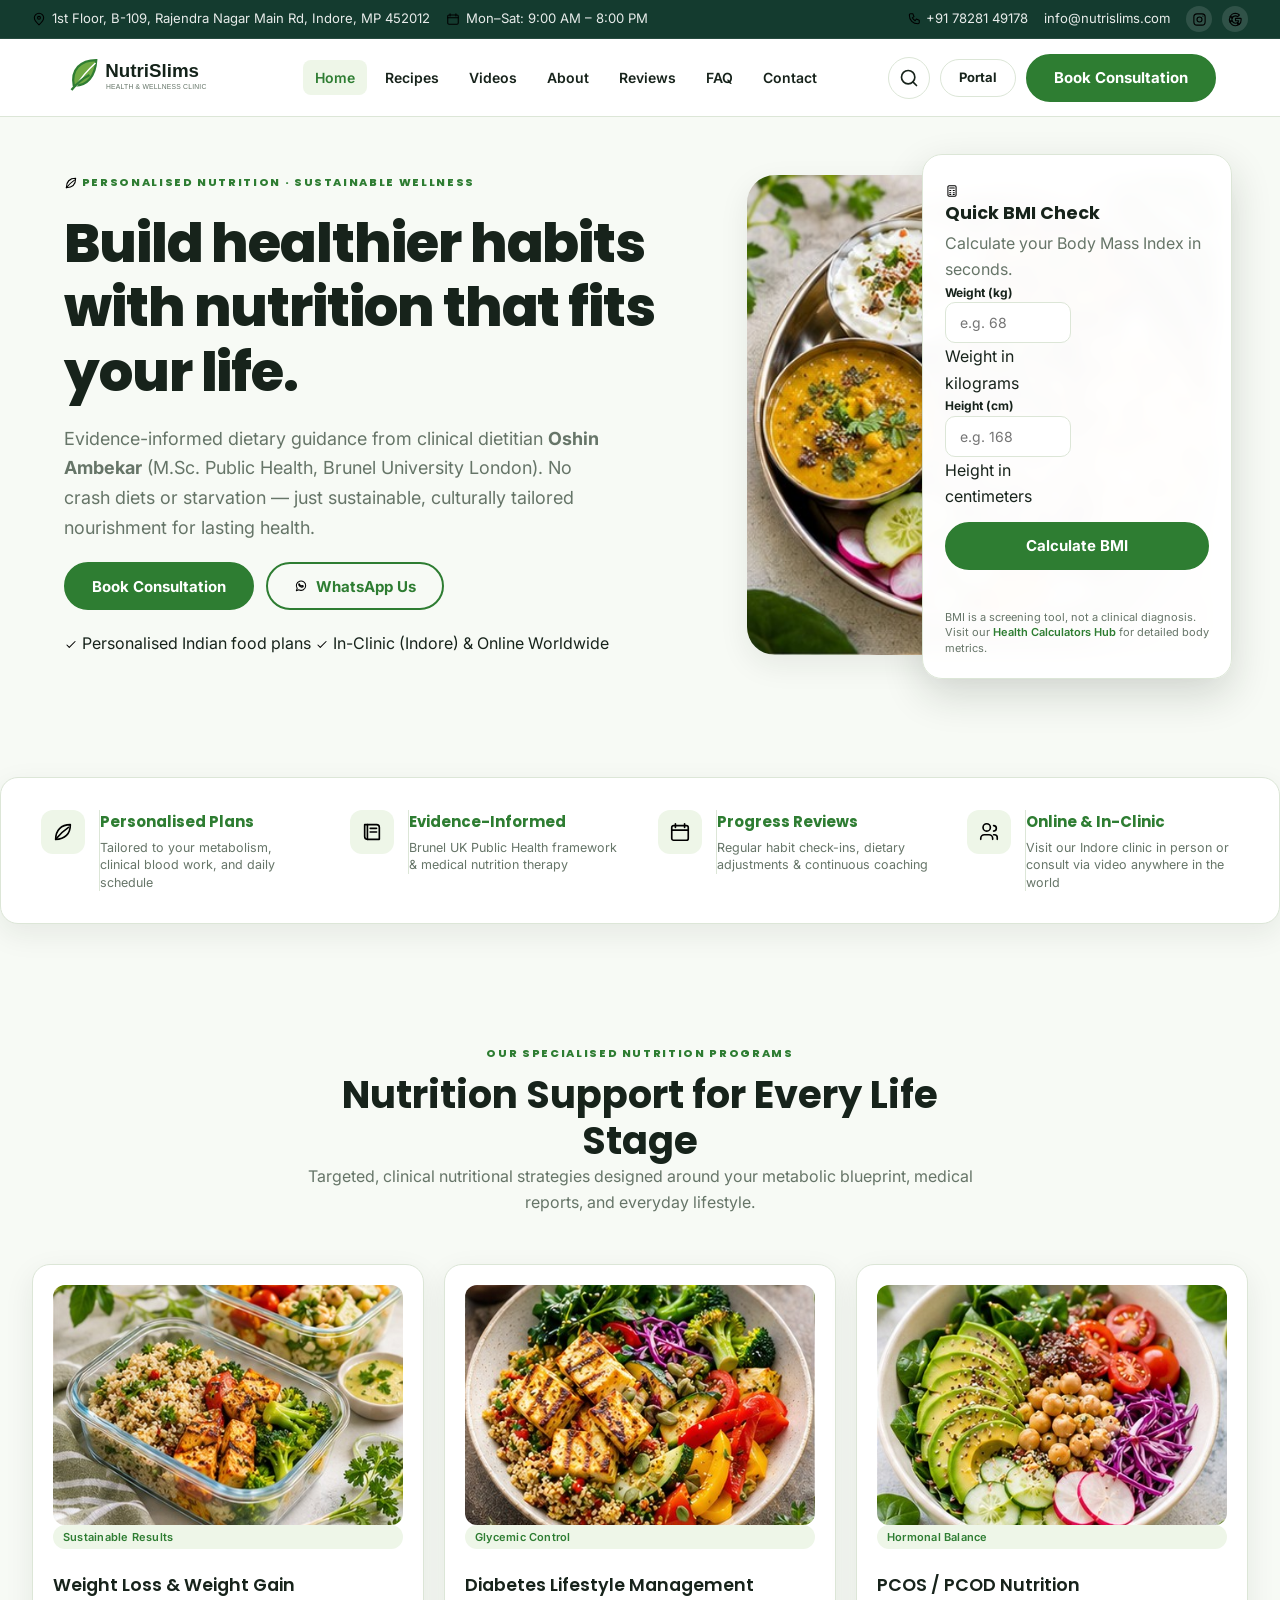
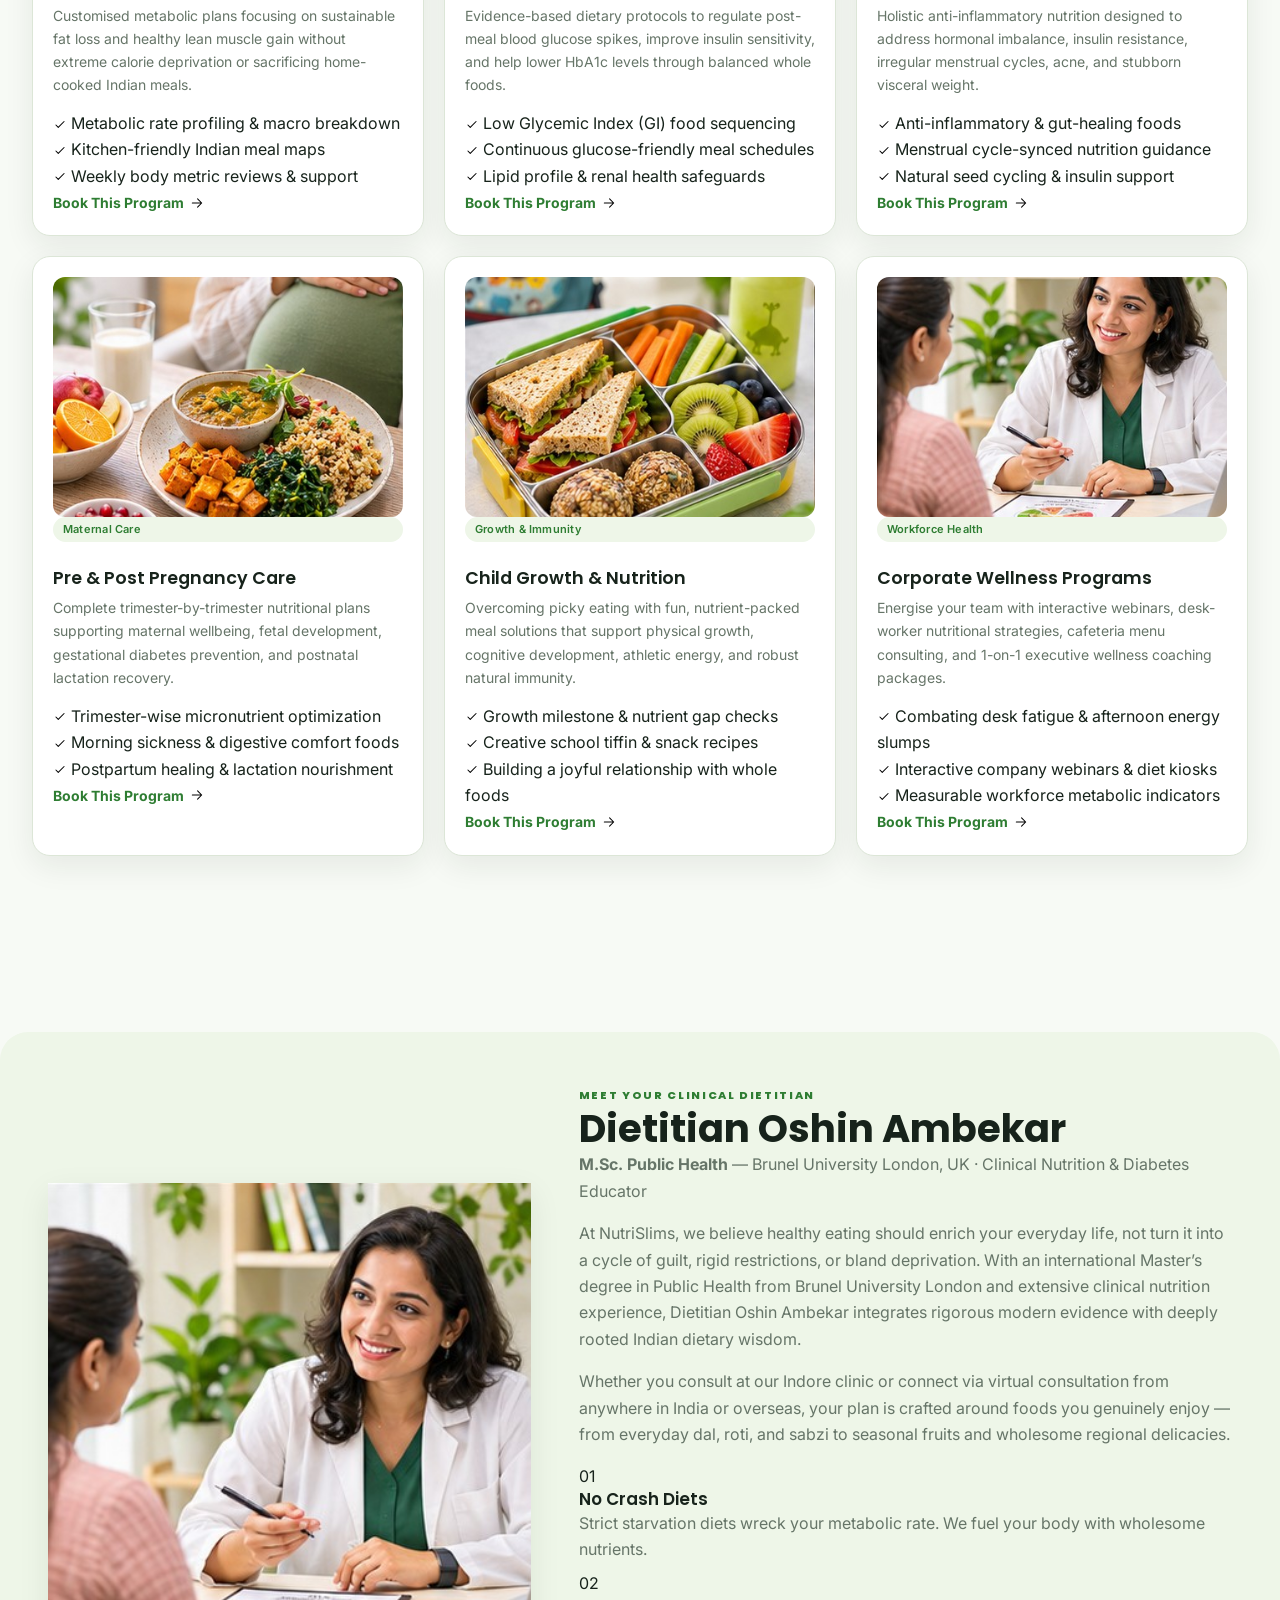
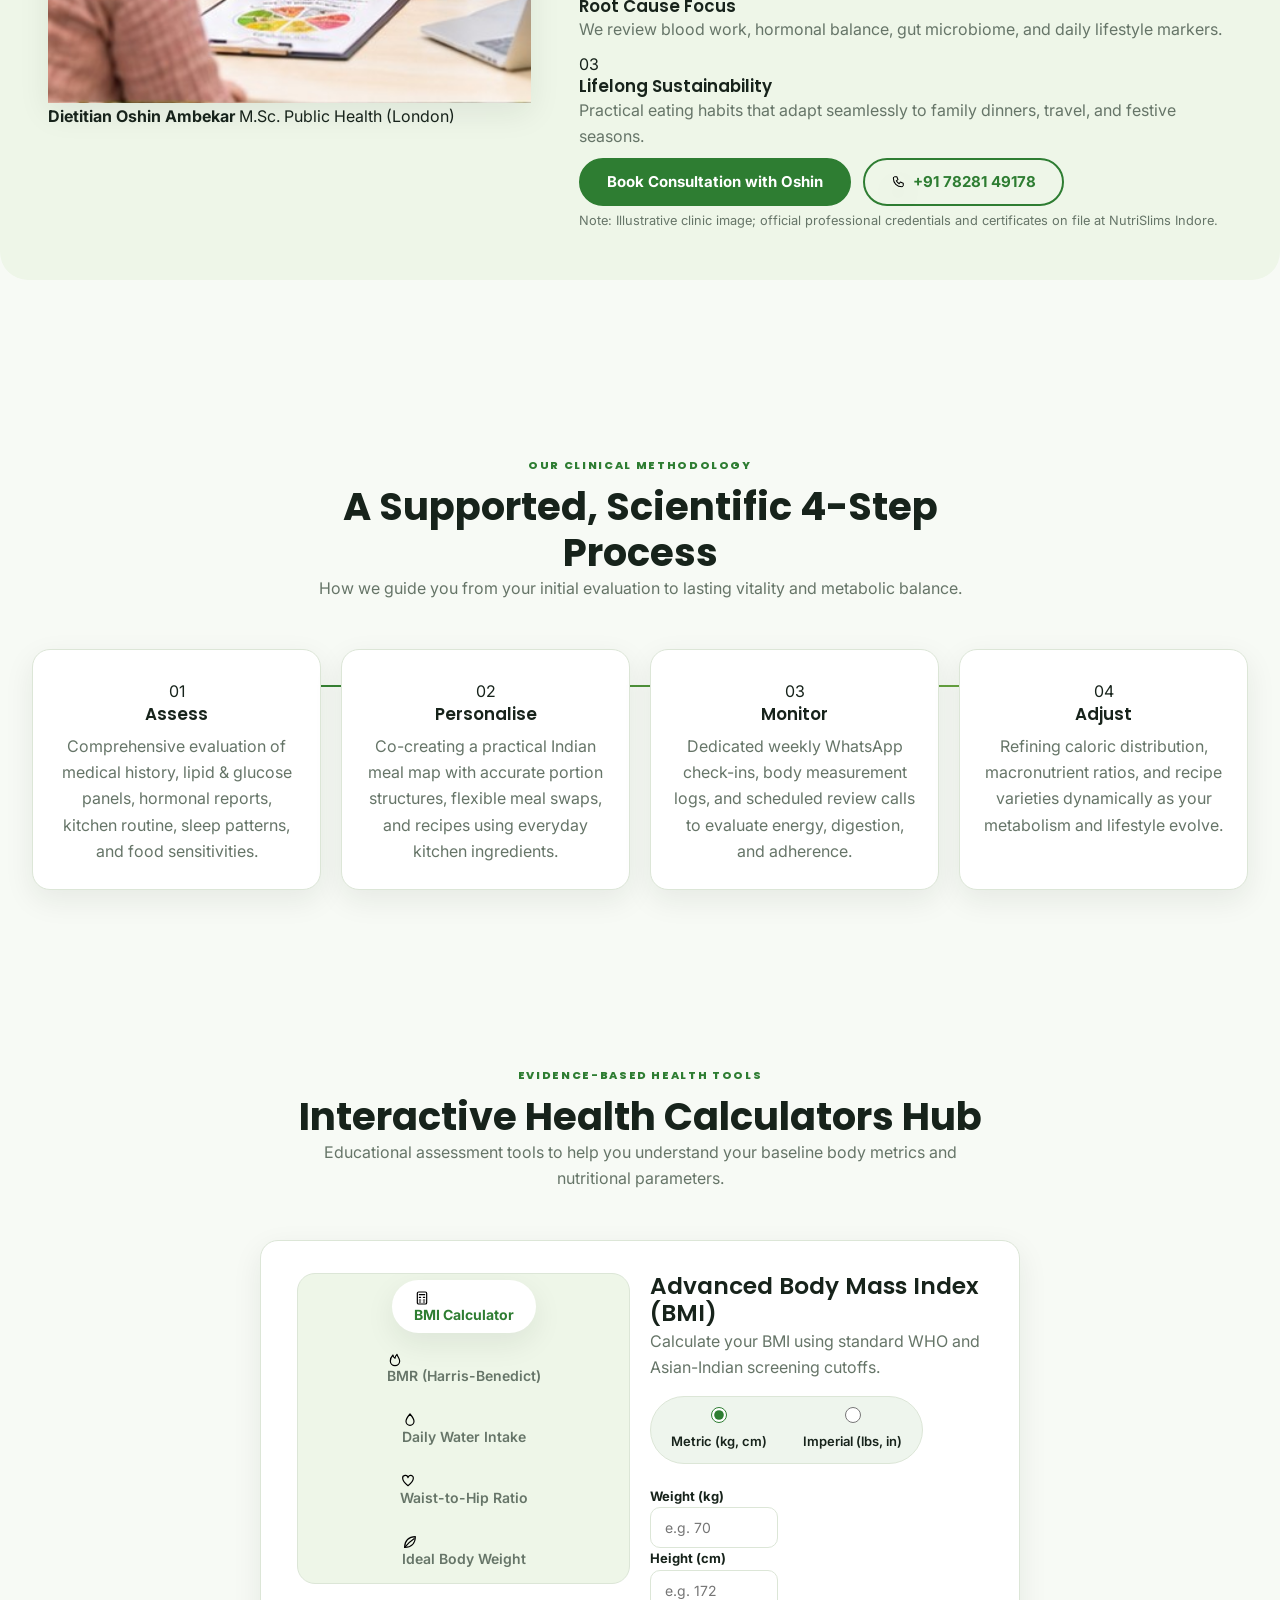
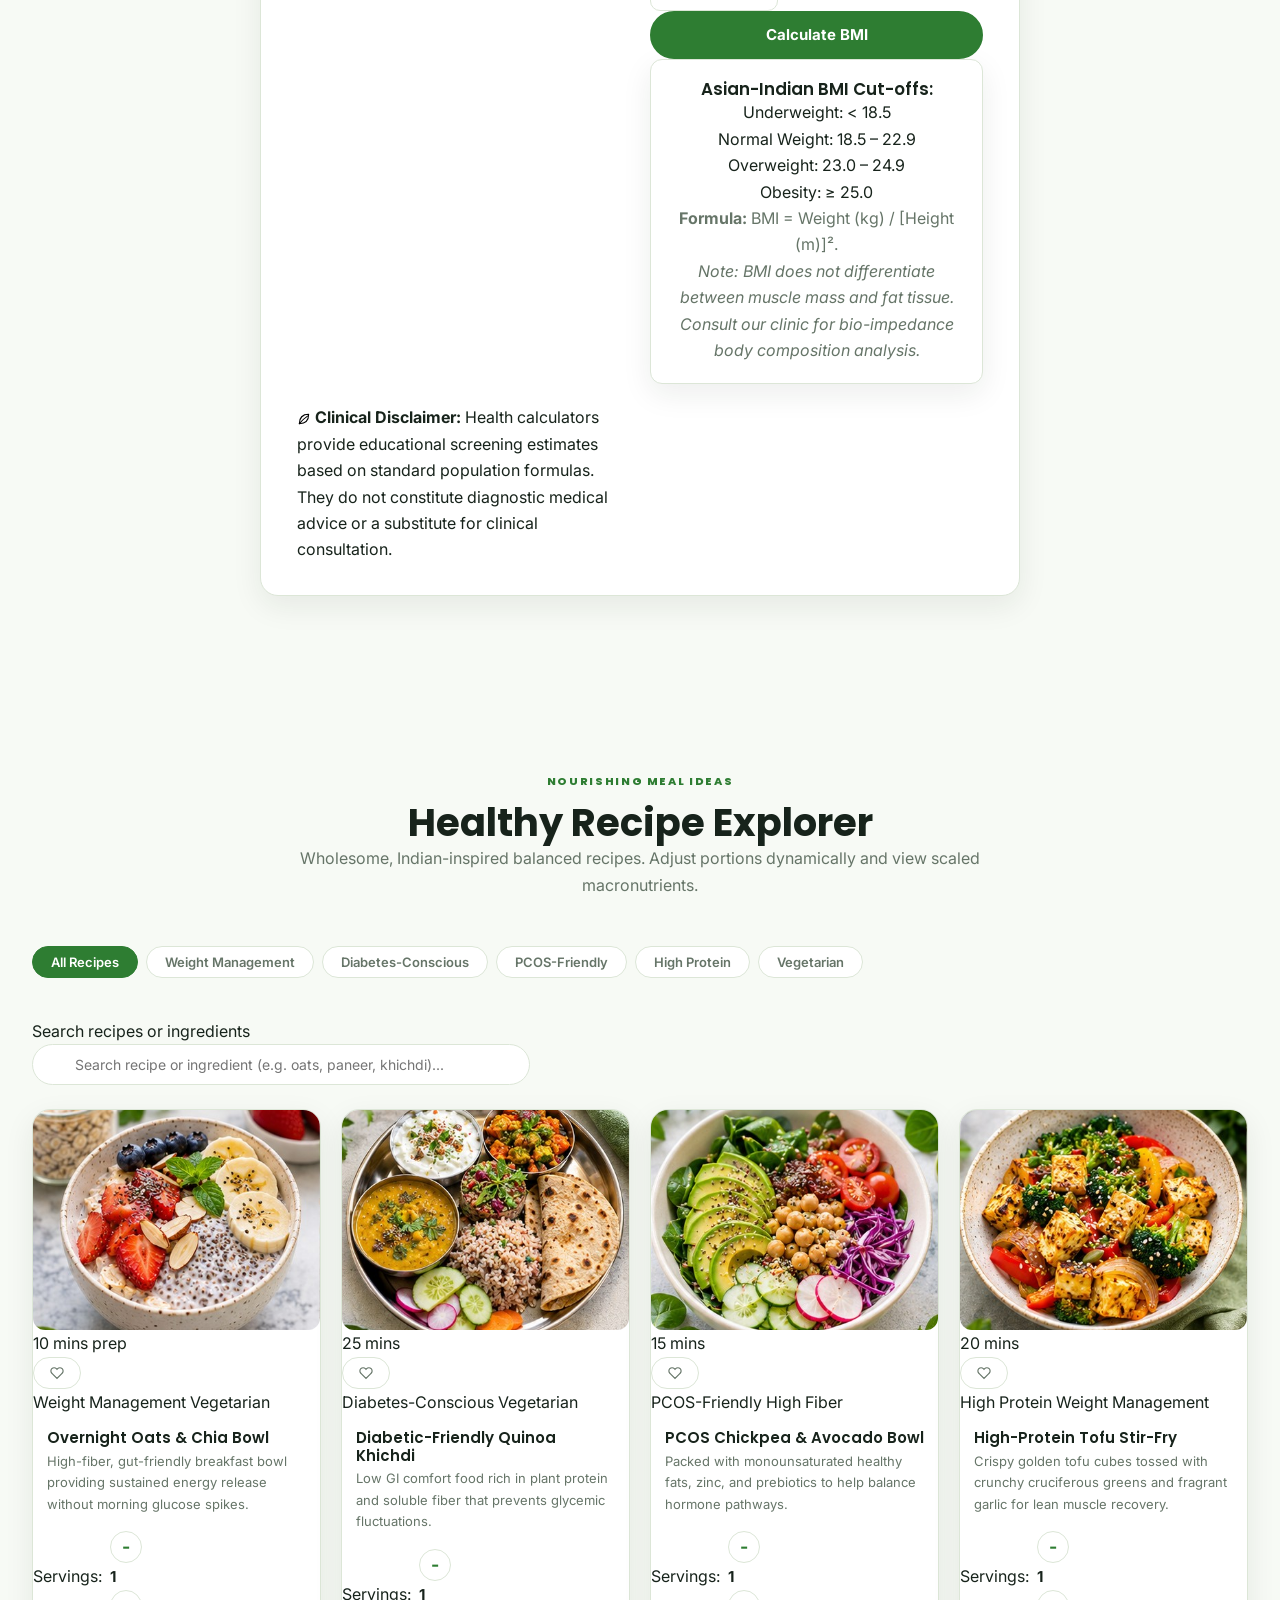
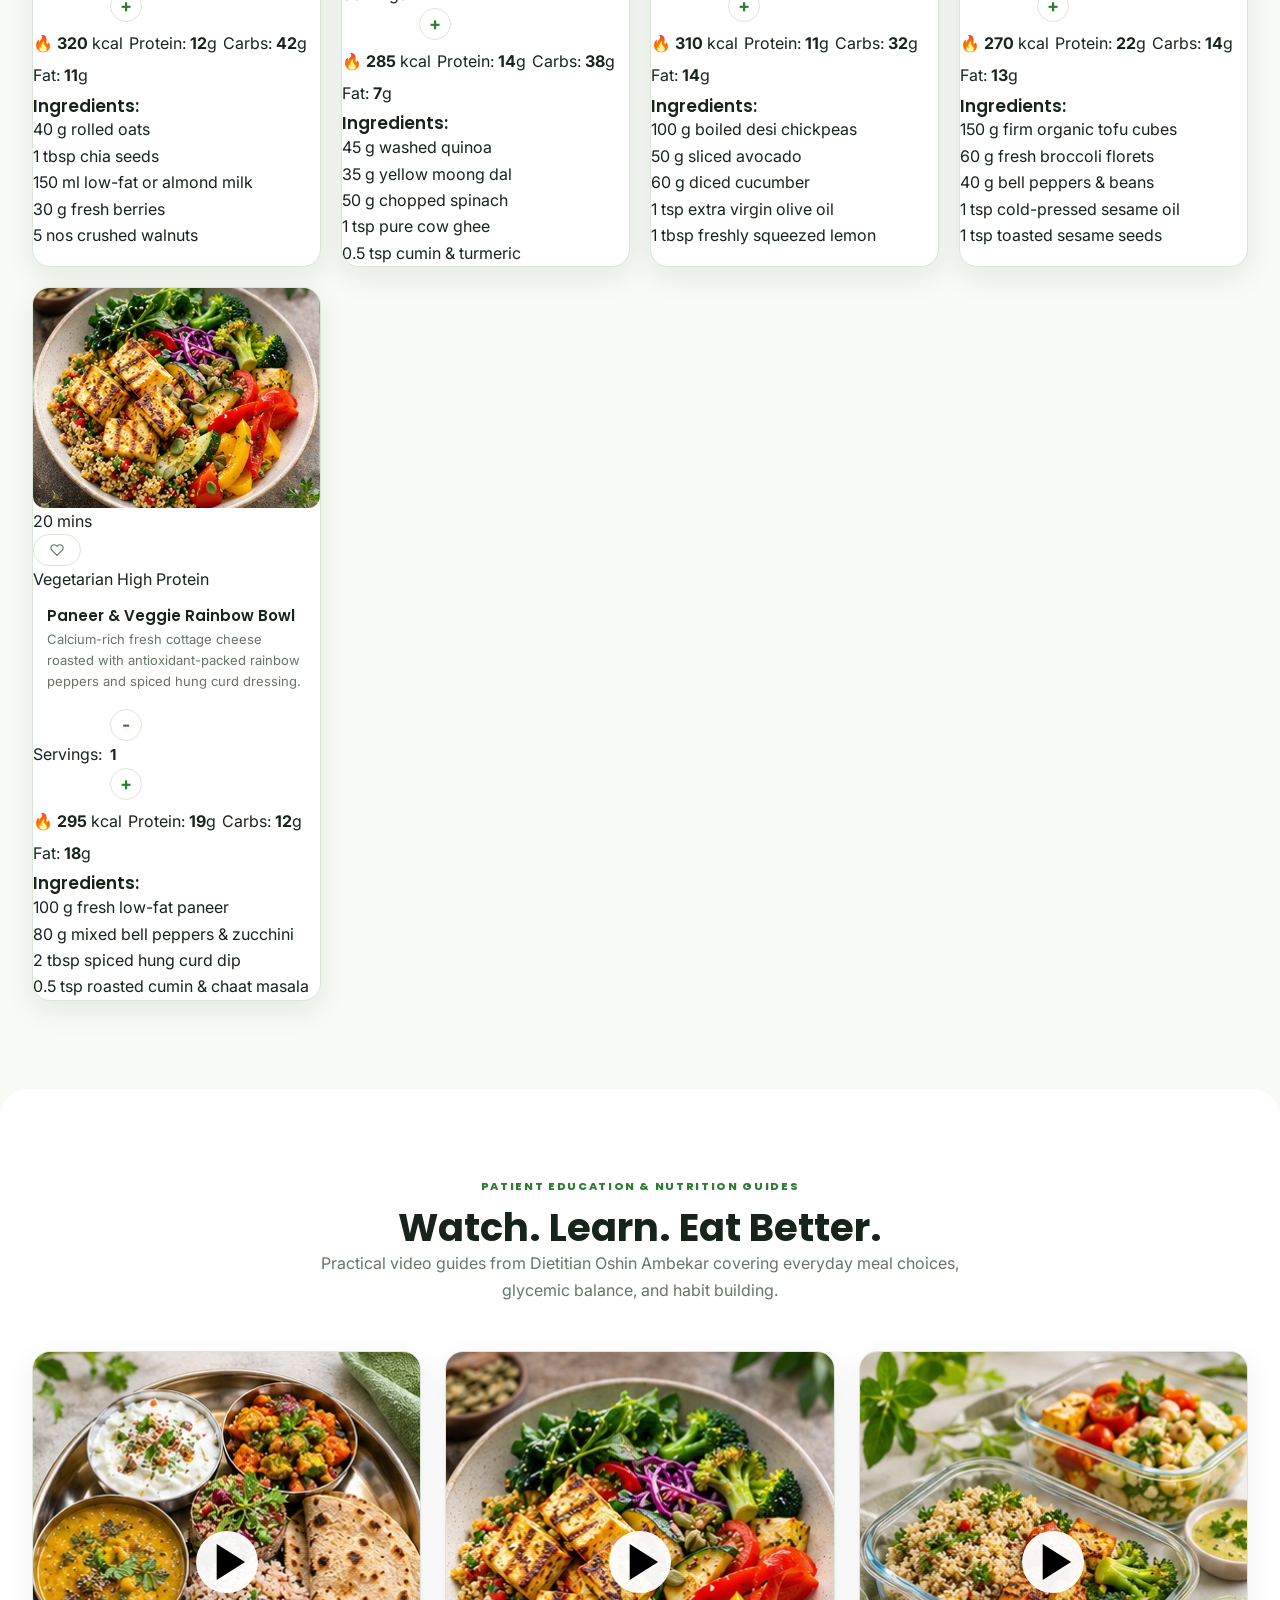
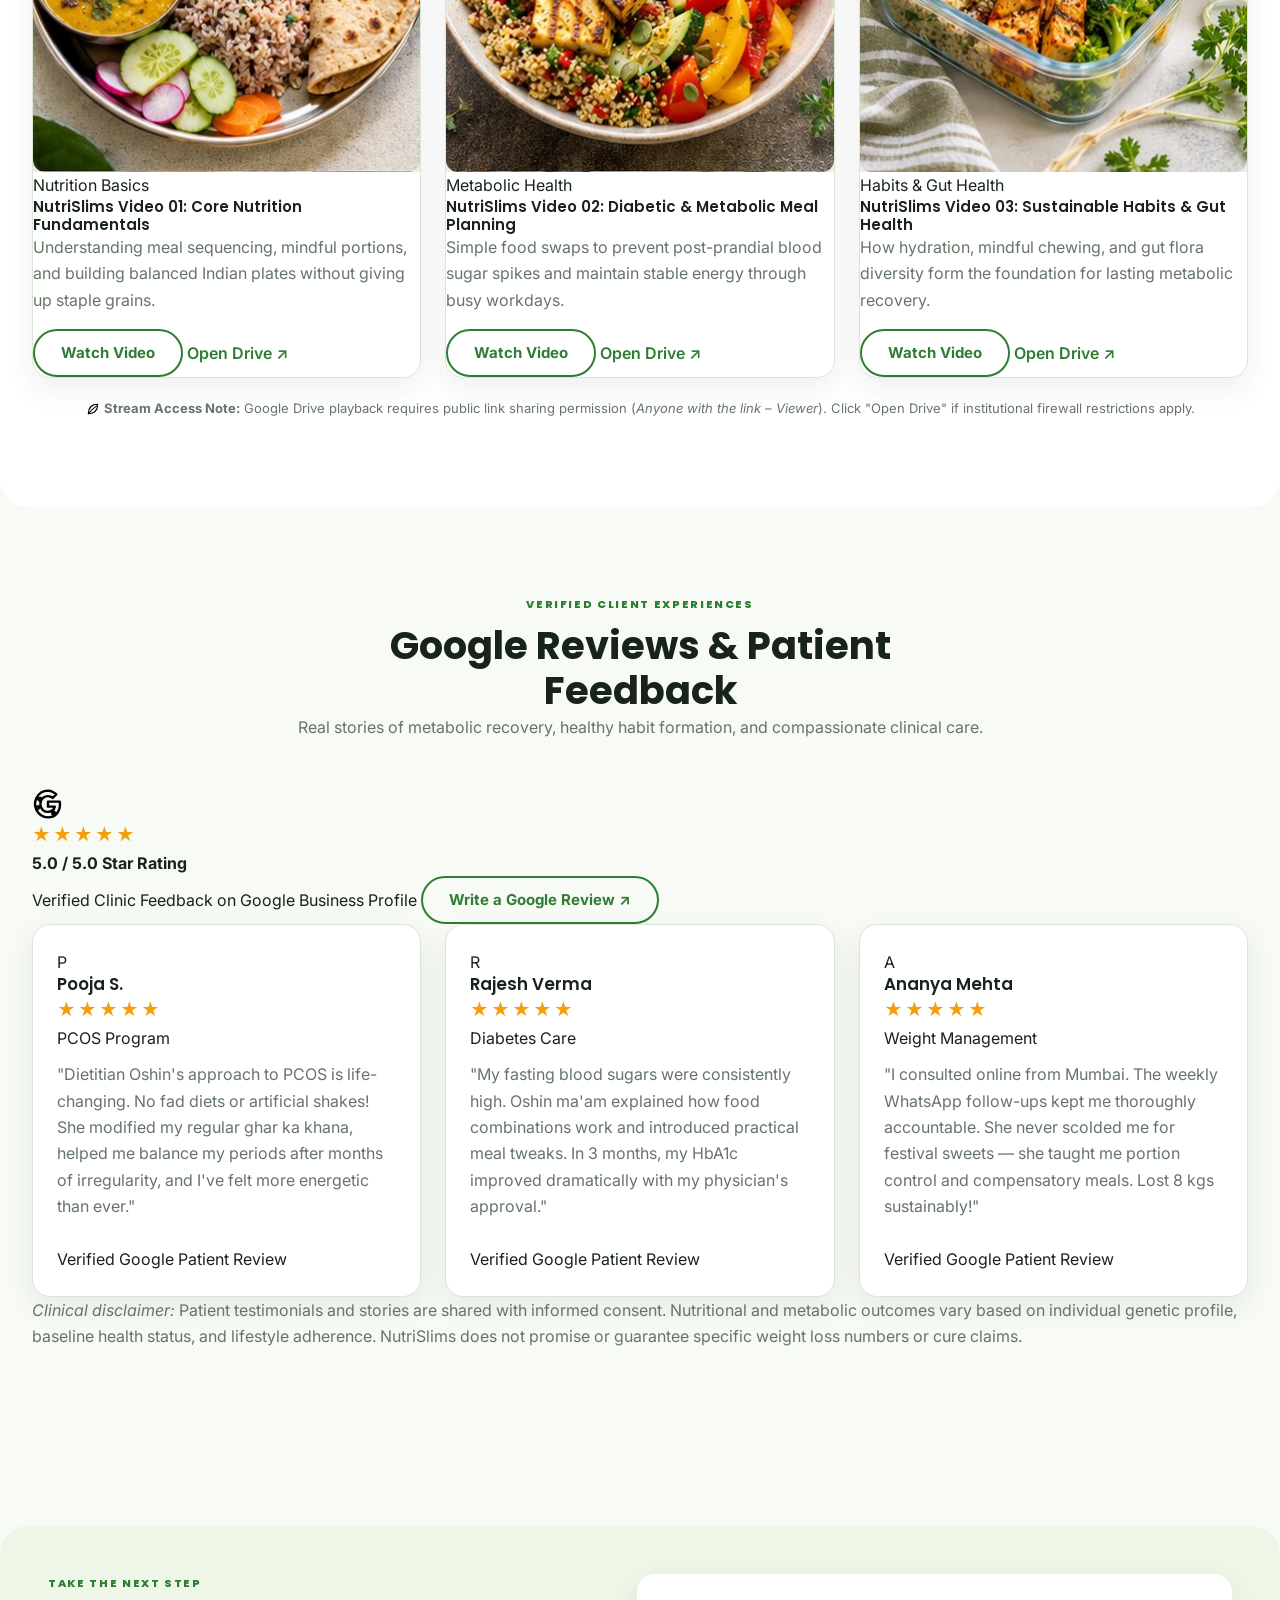
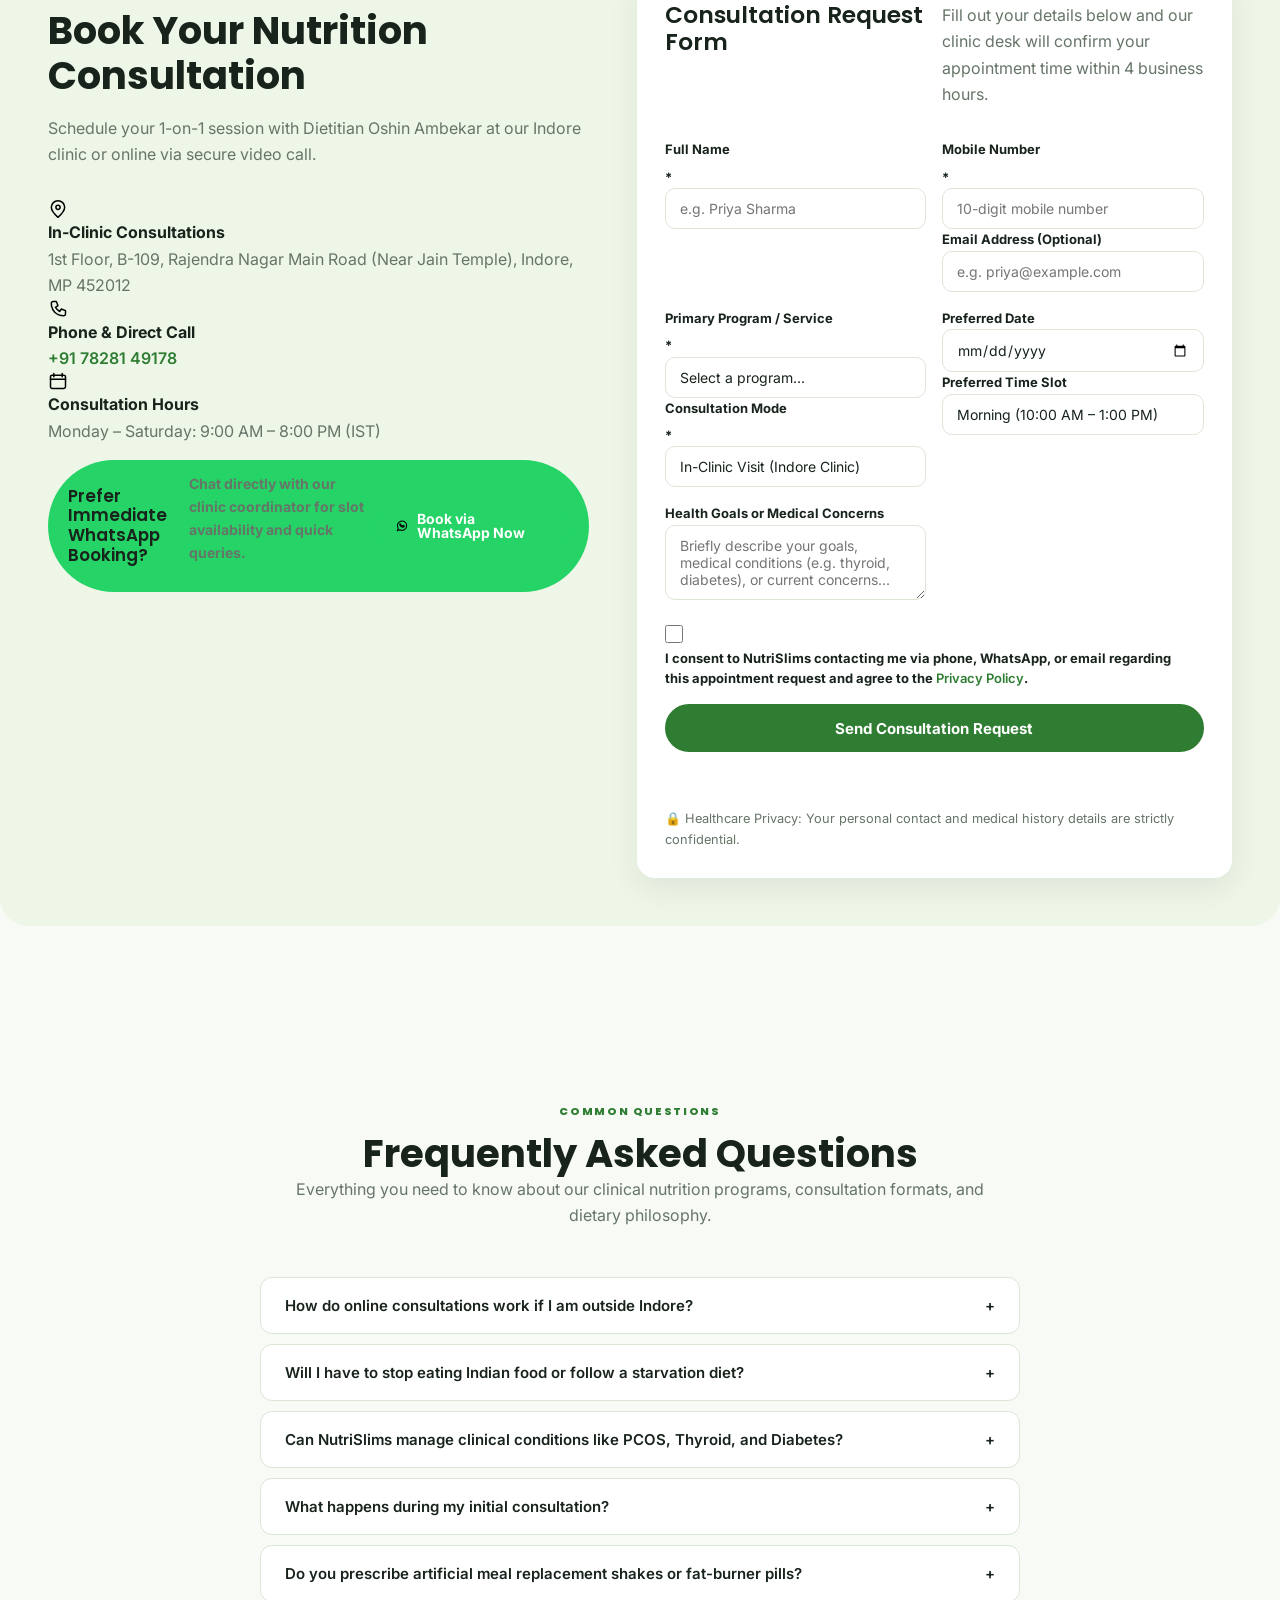
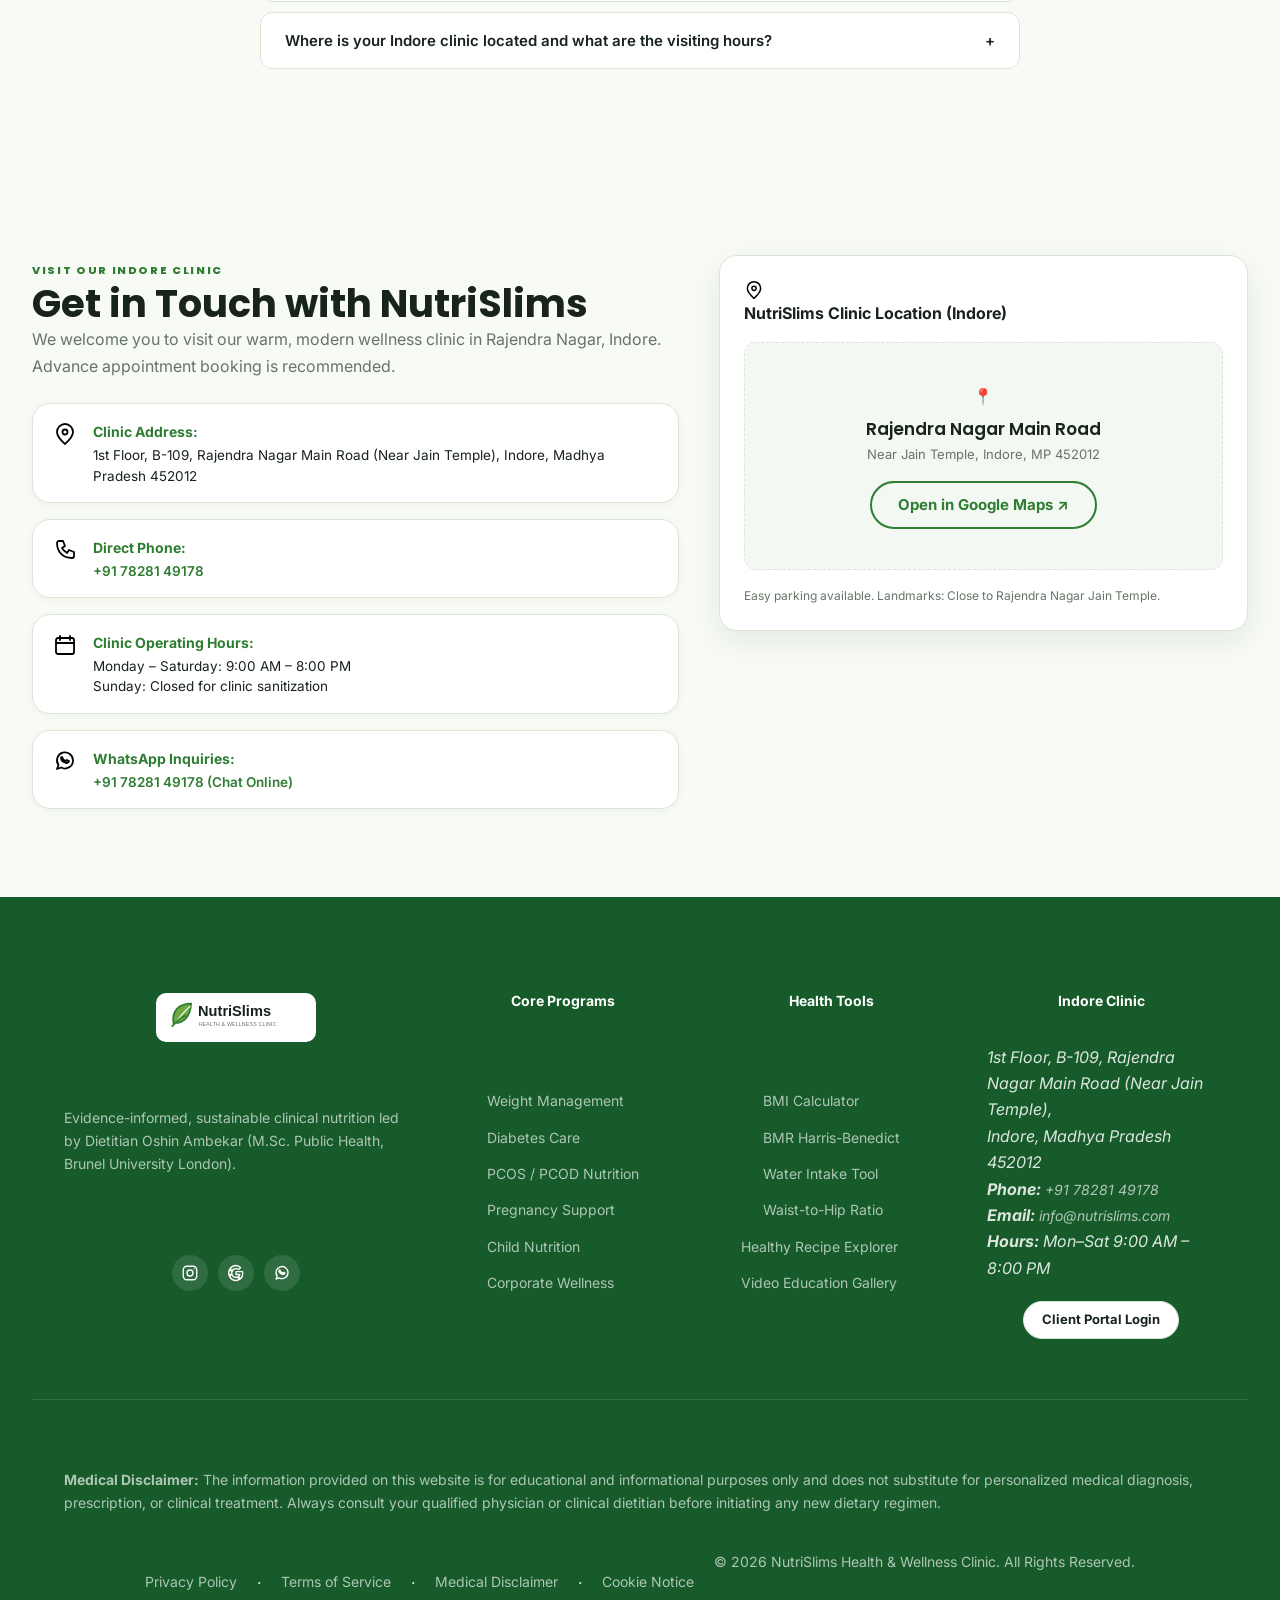
==== commit 727c8573: "Deploy v2.3.0: Fix trust facts 4-column grid, radio/checkbox appearance, contact icon alignment, bal" ====
--- a/ads/NutriSlims_Website_Developer_Package/prototype/index.html
+++ b/ads/NutriSlims_Website_Developer_Package/prototype/index.html
@@ -116,8 +116,8 @@
   </script>
 
   <!-- Stylesheets -->
-  <link rel="stylesheet" href="../design/tokens.css?v=2.1.0">
-  <link rel="stylesheet" href="styles.css?v=2.1.0">
+  <link rel="stylesheet" href="../design/tokens.css?v=2.3.0">
+  <link rel="stylesheet" href="styles.css?v=2.3.0">
 </head>
 <body>
   <!-- Accessibility Skip Navigation Link -->
@@ -1889,6 +1889,6 @@
   </button>
 
   <!-- Application Script -->
-  <script src="app.js?v=2.1.0"></script>
+  <script src="app.js?v=2.3.0"></script>
 </body>
 </html>
--- a/ads/NutriSlims_Website_Developer_Package/prototype/styles.css
+++ b/ads/NutriSlims_Website_Developer_Package/prototype/styles.css
@@ -3457,3 +3457,366 @@
   border-radius: var(--radius-md) !important;
   display: block !important;
 }
+
+
+/* ==========================================================================
+   PRODUCTION POLISH & VISUAL ALIGNMENT FIXES (v2.3.0)
+   ========================================================================== */
+
+/* 1. Trust Facts Bar (Image 2 Fix) */
+.facts,
+.facts-bar {
+  display: block !important;
+  background: transparent !important;
+  border: none !important;
+  box-shadow: none !important;
+  padding: 0 !important;
+  margin: 32px auto !important;
+}
+
+.facts .facts-grid,
+.facts-grid {
+  display: grid !important;
+  grid-template-columns: repeat(4, 1fr) !important;
+  gap: 20px !important;
+  background: var(--c-surface) !important;
+  border: 1px solid var(--c-border) !important;
+  border-radius: var(--radius-card) !important;
+  padding: 24px 32px !important;
+  box-shadow: var(--shadow-card) !important;
+  width: 100% !important;
+}
+
+.fact-card {
+  display: flex !important;
+  align-items: flex-start !important;
+  gap: 14px !important;
+  text-align: left !important;
+  border: none !important;
+  padding: 8px !important;
+}
+
+.fact-card .fact-icon {
+  width: 44px !important;
+  height: 44px !important;
+  border-radius: 12px !important;
+  background: var(--c-soft) !important;
+  display: flex !important;
+  align-items: center !important;
+  justify-content: center !important;
+  flex-shrink: 0 !important;
+}
+
+.fact-card .fact-icon img {
+  width: 22px !important;
+  height: 22px !important;
+}
+
+.fact-card .fact-content strong {
+  display: block !important;
+  font-family: var(--font-heading) !important;
+  font-size: 15px !important;
+  font-weight: 700 !important;
+  color: var(--c-primary) !important;
+  margin-bottom: 4px !important;
+}
+
+.fact-card .fact-content span {
+  font-size: 12.5px !important;
+  color: var(--c-muted) !important;
+  line-height: 1.4 !important;
+  display: block !important;
+}
+
+@media (max-width: 900px) {
+  .facts .facts-grid,
+  .facts-grid {
+    grid-template-columns: repeat(2, 1fr) !important;
+    padding: 20px !important;
+  }
+}
+
+@media (max-width: 520px) {
+  .facts .facts-grid,
+  .facts-grid {
+    grid-template-columns: 1fr !important;
+    padding: 16px !important;
+  }
+}
+
+/* 2. Calculator Hub Unit Toggle (Image 3 Fix) */
+.unit-toggle {
+  display: inline-flex !important;
+  align-items: center !important;
+  gap: 8px !important;
+  margin-bottom: 22px !important;
+  background: #eef5ed !important;
+  padding: 4px 6px !important;
+  border-radius: 9999px !important;
+  border: 1px solid var(--c-border) !important;
+  width: fit-content !important;
+}
+
+.unit-option {
+  display: inline-flex !important;
+  align-items: center !important;
+  gap: 8px !important;
+  cursor: pointer !important;
+  font-size: 13px !important;
+  font-weight: 600 !important;
+  color: var(--c-text) !important;
+  padding: 6px 14px !important;
+  border-radius: 9999px !important;
+  margin: 0 !important;
+  user-select: none !important;
+}
+
+.unit-toggle input[type="radio"],
+.calc-card input[type="radio"],
+input[type="radio"] {
+  appearance: auto !important;
+  -webkit-appearance: auto !important;
+  width: 16px !important;
+  height: 16px !important;
+  min-width: 16px !important;
+  min-height: 16px !important;
+  padding: 0 !important;
+  margin: 0 !important;
+  border: none !important;
+  background: transparent !important;
+  box-shadow: none !important;
+  accent-color: var(--c-primary) !important;
+  display: inline-block !important;
+  cursor: pointer !important;
+}
+
+/* 3. Booking Form & Global Checkbox / Radios (Image 7 Fix) */
+input[type="checkbox"],
+.booking-form input[type="checkbox"],
+#booking-form input[type="checkbox"],
+.remember-label input[type="checkbox"] {
+  appearance: auto !important;
+  -webkit-appearance: auto !important;
+  width: 18px !important;
+  height: 18px !important;
+  min-width: 18px !important;
+  min-height: 18px !important;
+  padding: 0 !important;
+  margin: 2px 10px 0 0 !important;
+  border: none !important;
+  background: transparent !important;
+  box-shadow: none !important;
+  accent-color: var(--c-primary) !important;
+  display: inline-block !important;
+  flex-shrink: 0 !important;
+  cursor: pointer !important;
+}
+
+.consent,
+.form-checkbox-label {
+  display: flex !important;
+  align-items: flex-start !important;
+  cursor: pointer !important;
+  font-size: 13px !important;
+  color: var(--c-muted) !important;
+  line-height: 1.5 !important;
+}
+
+/* 4. Reviews Grid Balanced 3 Columns (Image 6 Fix) */
+.reviews-grid,
+.review-grid {
+  display: grid !important;
+  grid-template-columns: repeat(3, 1fr) !important;
+  gap: 24px !important;
+  align-items: stretch !important;
+}
+
+@media (max-width: 991px) {
+  .reviews-grid,
+  .review-grid {
+    grid-template-columns: 1fr !important;
+    gap: 16px !important;
+  }
+}
+
+/* 5. Contact Section & Map Alignment (Image 8 Fix) */
+.contact-section,
+.contact {
+  text-align: left !important;
+}
+
+.contact-grid {
+  display: grid !important;
+  grid-template-columns: 1.1fr 0.9fr !important;
+  gap: 40px !important;
+  align-items: start !important;
+  text-align: left !important;
+}
+
+.contact-info-panel {
+  text-align: left !important;
+}
+
+.contact-card-list {
+  display: flex !important;
+  flex-direction: column !important;
+  gap: 16px !important;
+  margin-top: 24px !important;
+}
+
+.contact-item {
+  display: flex !important;
+  align-items: flex-start !important;
+  gap: 16px !important;
+  text-align: left !important;
+  background: var(--c-surface) !important;
+  padding: 16px 20px !important;
+  border-radius: var(--radius-card) !important;
+  border: 1px solid var(--c-border) !important;
+  box-shadow: 0 2px 8px rgba(23,35,27,0.04) !important;
+}
+
+.contact-item img {
+  width: 24px !important;
+  height: 24px !important;
+  flex-shrink: 0 !important;
+  margin-top: 2px !important;
+  display: block !important;
+}
+
+.contact-item div {
+  flex: 1 !important;
+  text-align: left !important;
+}
+
+.contact-item strong {
+  display: block !important;
+  font-size: 14px !important;
+  color: var(--c-primary) !important;
+  margin-bottom: 2px !important;
+}
+
+.contact-item address,
+.contact-item p {
+  margin: 0 !important;
+  font-size: 13.5px !important;
+  color: var(--c-text) !important;
+  line-height: 1.5 !important;
+  font-style: normal !important;
+}
+
+.contact-map-panel {
+  text-align: left !important;
+}
+
+.map-card {
+  background: var(--c-surface) !important;
+  border: 1px solid var(--c-border) !important;
+  border-radius: var(--radius-card) !important;
+  padding: 24px !important;
+  box-shadow: var(--shadow-card) !important;
+}
+
+.map-placeholder-box {
+  background: #f4f8f3 !important;
+  border-radius: var(--radius-sm) !important;
+  padding: 40px 24px !important;
+  text-align: center !important;
+  margin: 16px 0 !important;
+  border: 1.5px dashed var(--c-border) !important;
+}
+
+.map-inner h4 {
+  font-size: 17px !important;
+  margin: 10px 0 4px !important;
+  color: var(--c-dark) !important;
+}
+
+.map-inner p {
+  font-size: 13px !important;
+  color: var(--c-muted) !important;
+  margin-bottom: 16px !important;
+}
+
+.map-note {
+  font-size: 12px !important;
+  color: var(--c-muted) !important;
+  margin: 0 !important;
+}
+
+@media (max-width: 850px) {
+  .contact-grid {
+    grid-template-columns: 1fr !important;
+    gap: 32px !important;
+  }
+}
+
+/* 6. Hero Media & BMI Card Harmony (Image 1 Fix) */
+.hero-container {
+  display: grid !important;
+  grid-template-columns: 1.15fr 0.85fr !important;
+  gap: 48px !important;
+  align-items: center !important;
+}
+
+.hero-media {
+  position: relative !important;
+  width: 100% !important;
+  display: flex !important;
+  justify-content: flex-end !important;
+}
+
+.hero-image-wrapper {
+  width: 100% !important;
+  border-radius: 28px !important;
+  overflow: hidden !important;
+  box-shadow: var(--shadow-card) !important;
+}
+
+.hero-image-wrapper img,
+.hero-image {
+  width: 100% !important;
+  height: 480px !important;
+  object-fit: cover !important;
+  object-position: center left !important;
+  display: block !important;
+}
+
+.hero-bmi-card,
+.bmi-card {
+  position: absolute !important;
+  right: -16px !important;
+  bottom: -24px !important;
+  width: 310px !important;
+  max-width: 88% !important;
+  background: rgba(255, 255, 255, 0.98) !important;
+  backdrop-filter: blur(8px) !important;
+  border: 1px solid var(--c-border) !important;
+  border-radius: 20px !important;
+  padding: 22px !important;
+  box-shadow: 0 16px 40px rgba(23, 35, 27, 0.16) !important;
+  z-index: 10 !important;
+}
+
+@media (max-width: 991px) {
+  .hero-container {
+    grid-template-columns: 1fr !important;
+    gap: 36px !important;
+  }
+  .hero-media {
+    justify-content: center !important;
+  }
+  .hero-image-wrapper img,
+  .hero-image {
+    height: 380px !important;
+  }
+  .hero-bmi-card,
+  .bmi-card {
+    position: static !important;
+    width: 100% !important;
+    max-width: 100% !important;
+    margin-top: 20px !important;
+    right: auto !important;
+    bottom: auto !important;
+  }
+}
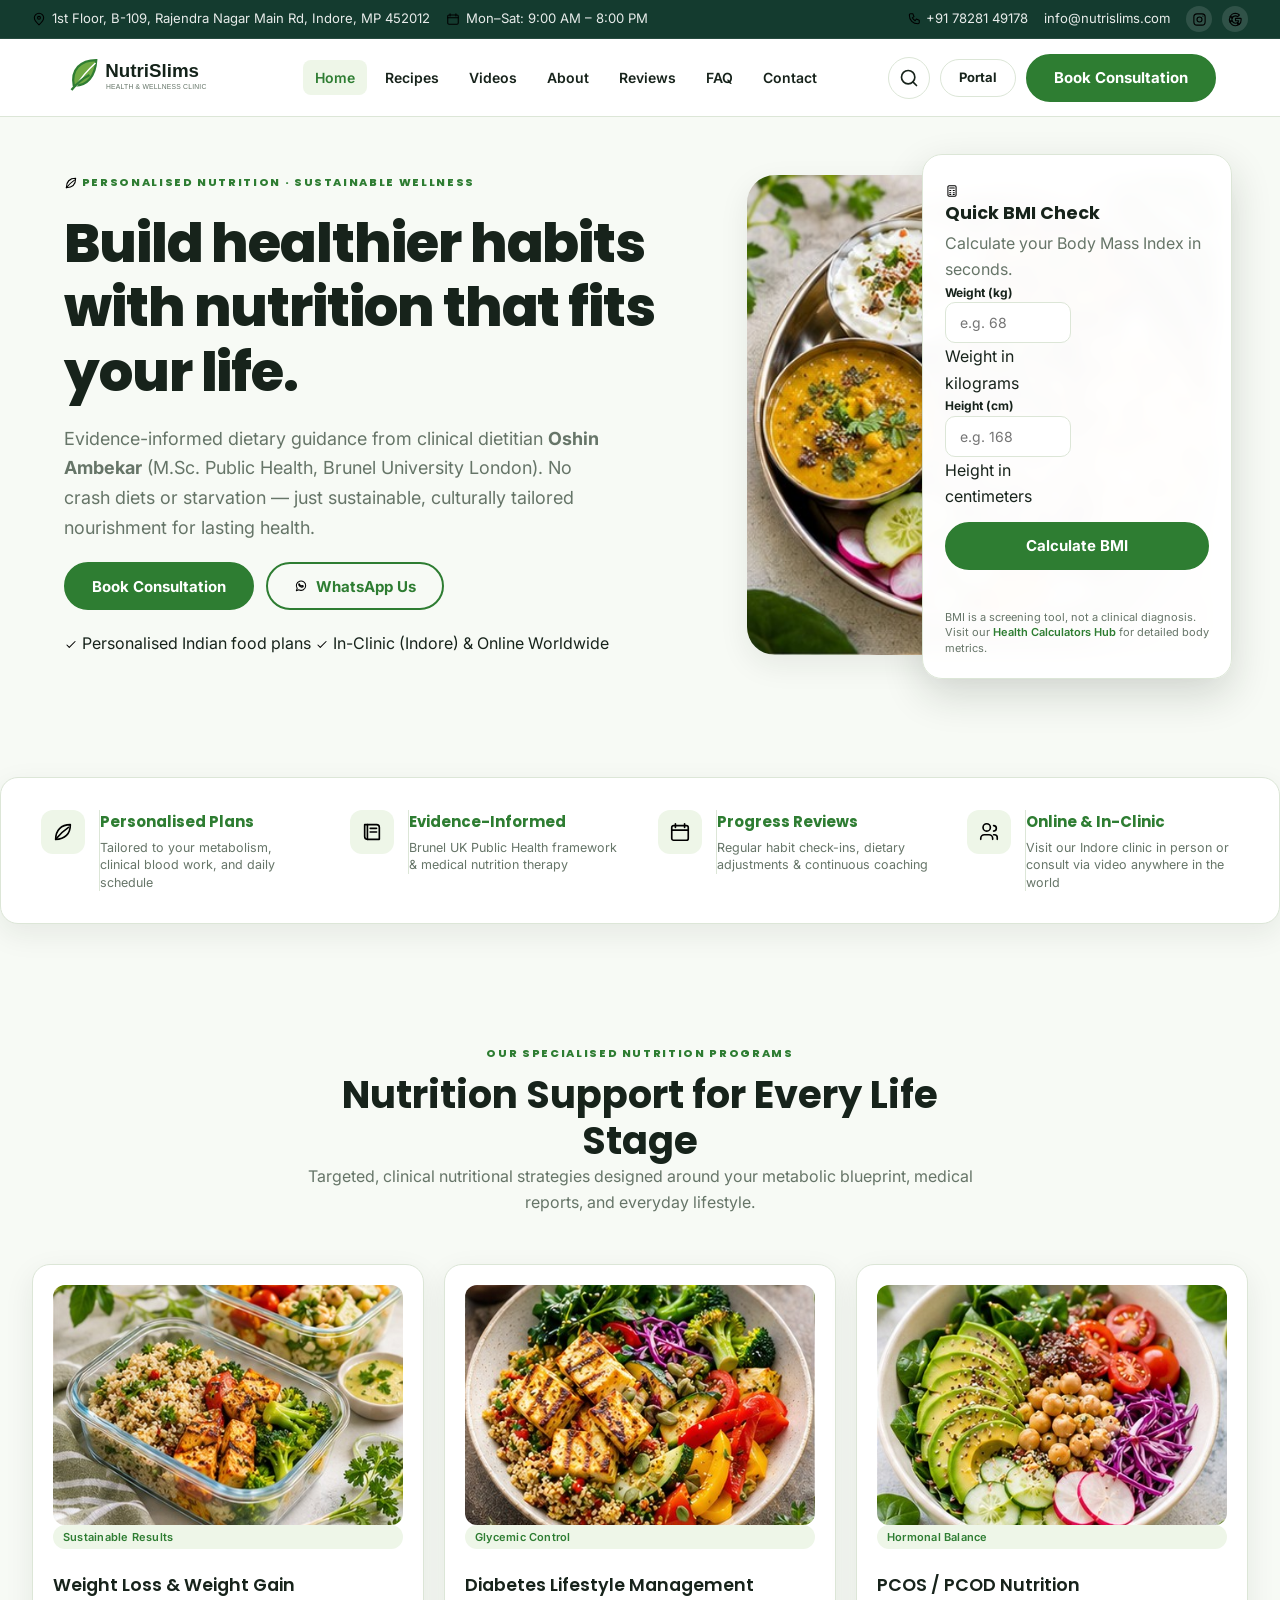
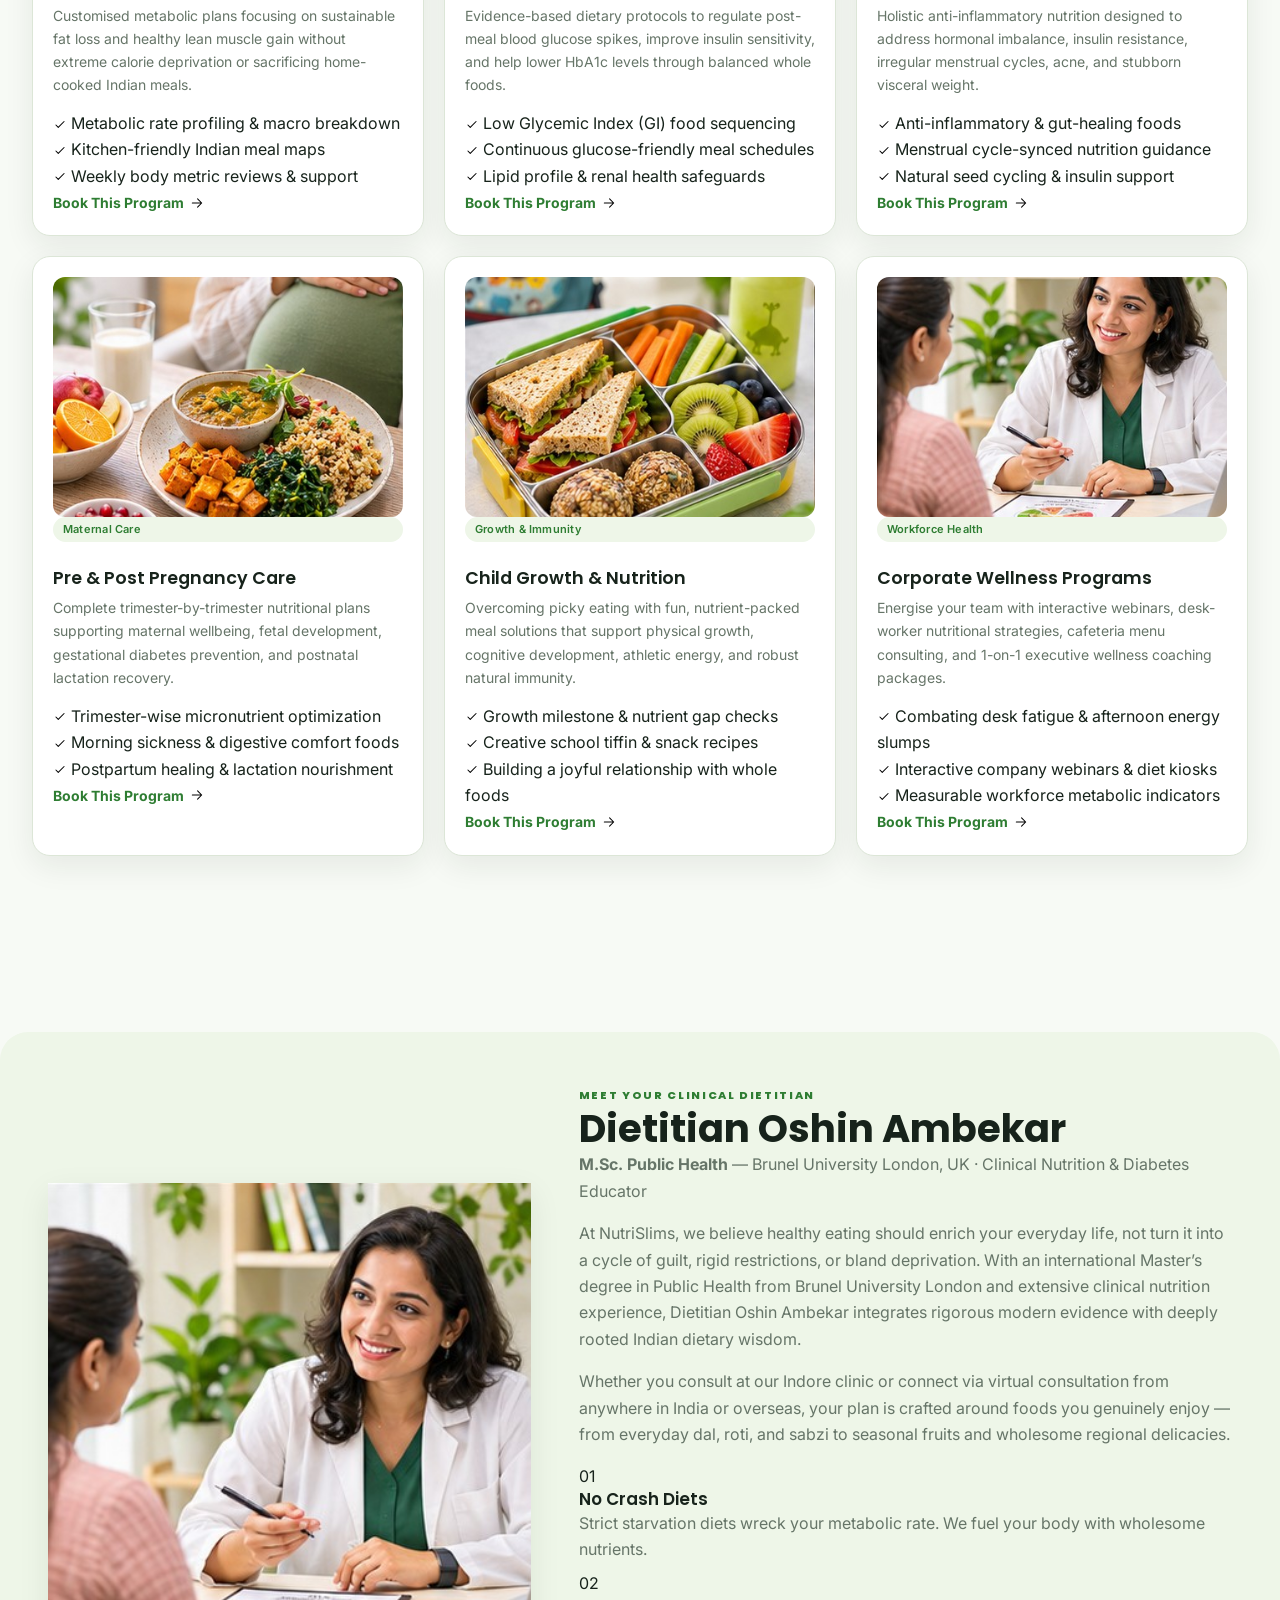
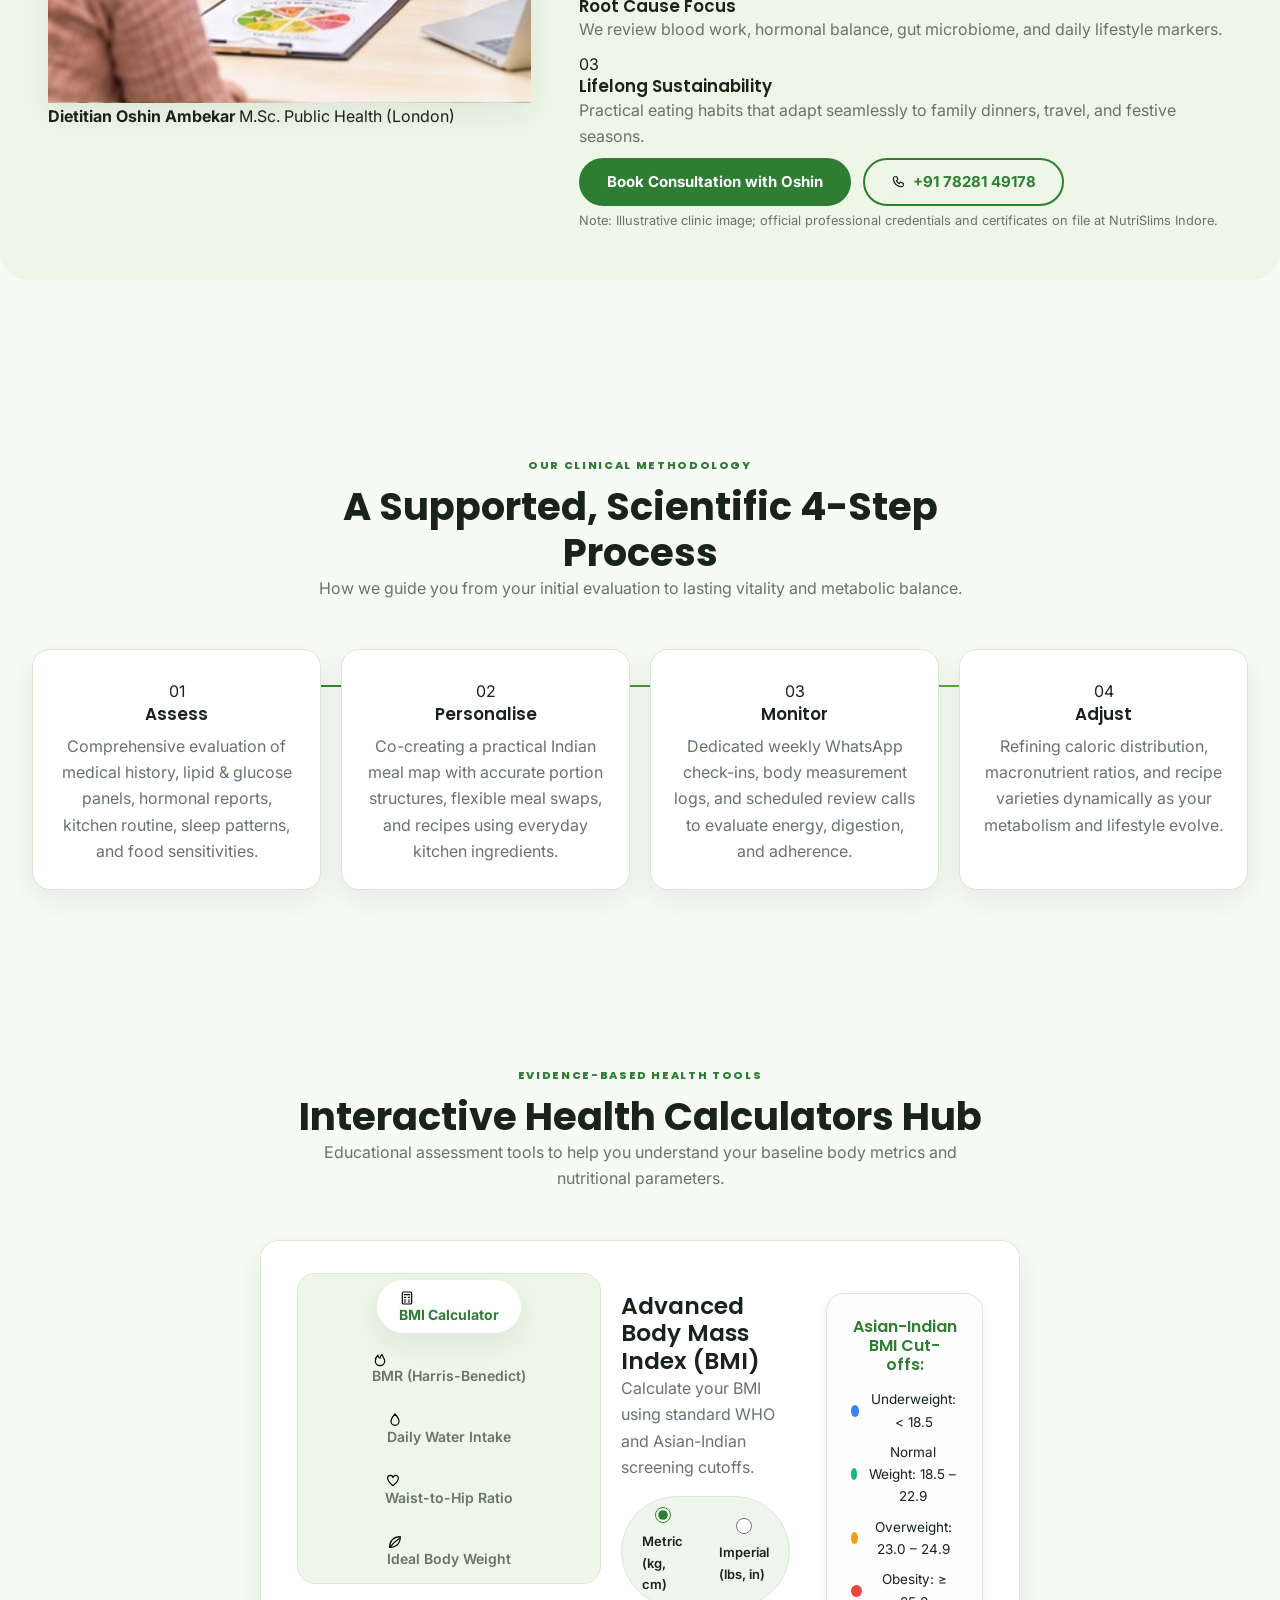
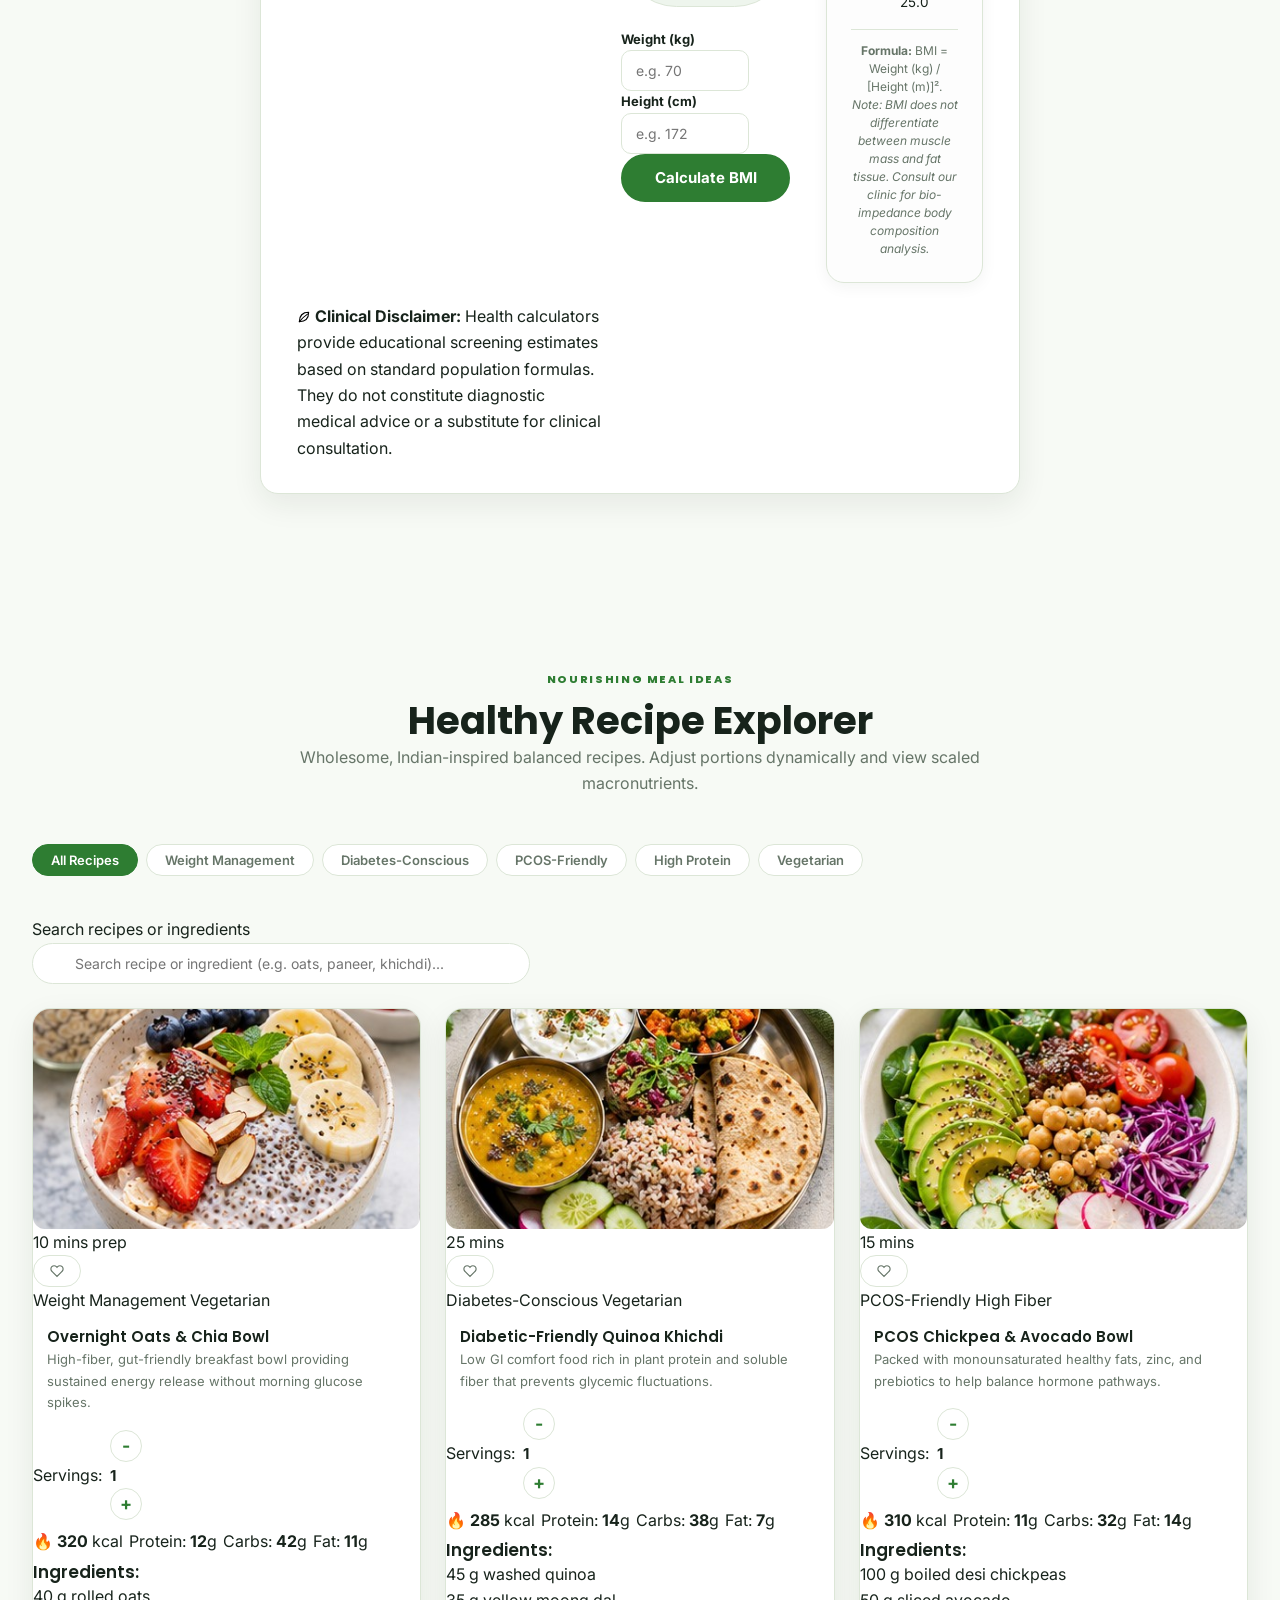
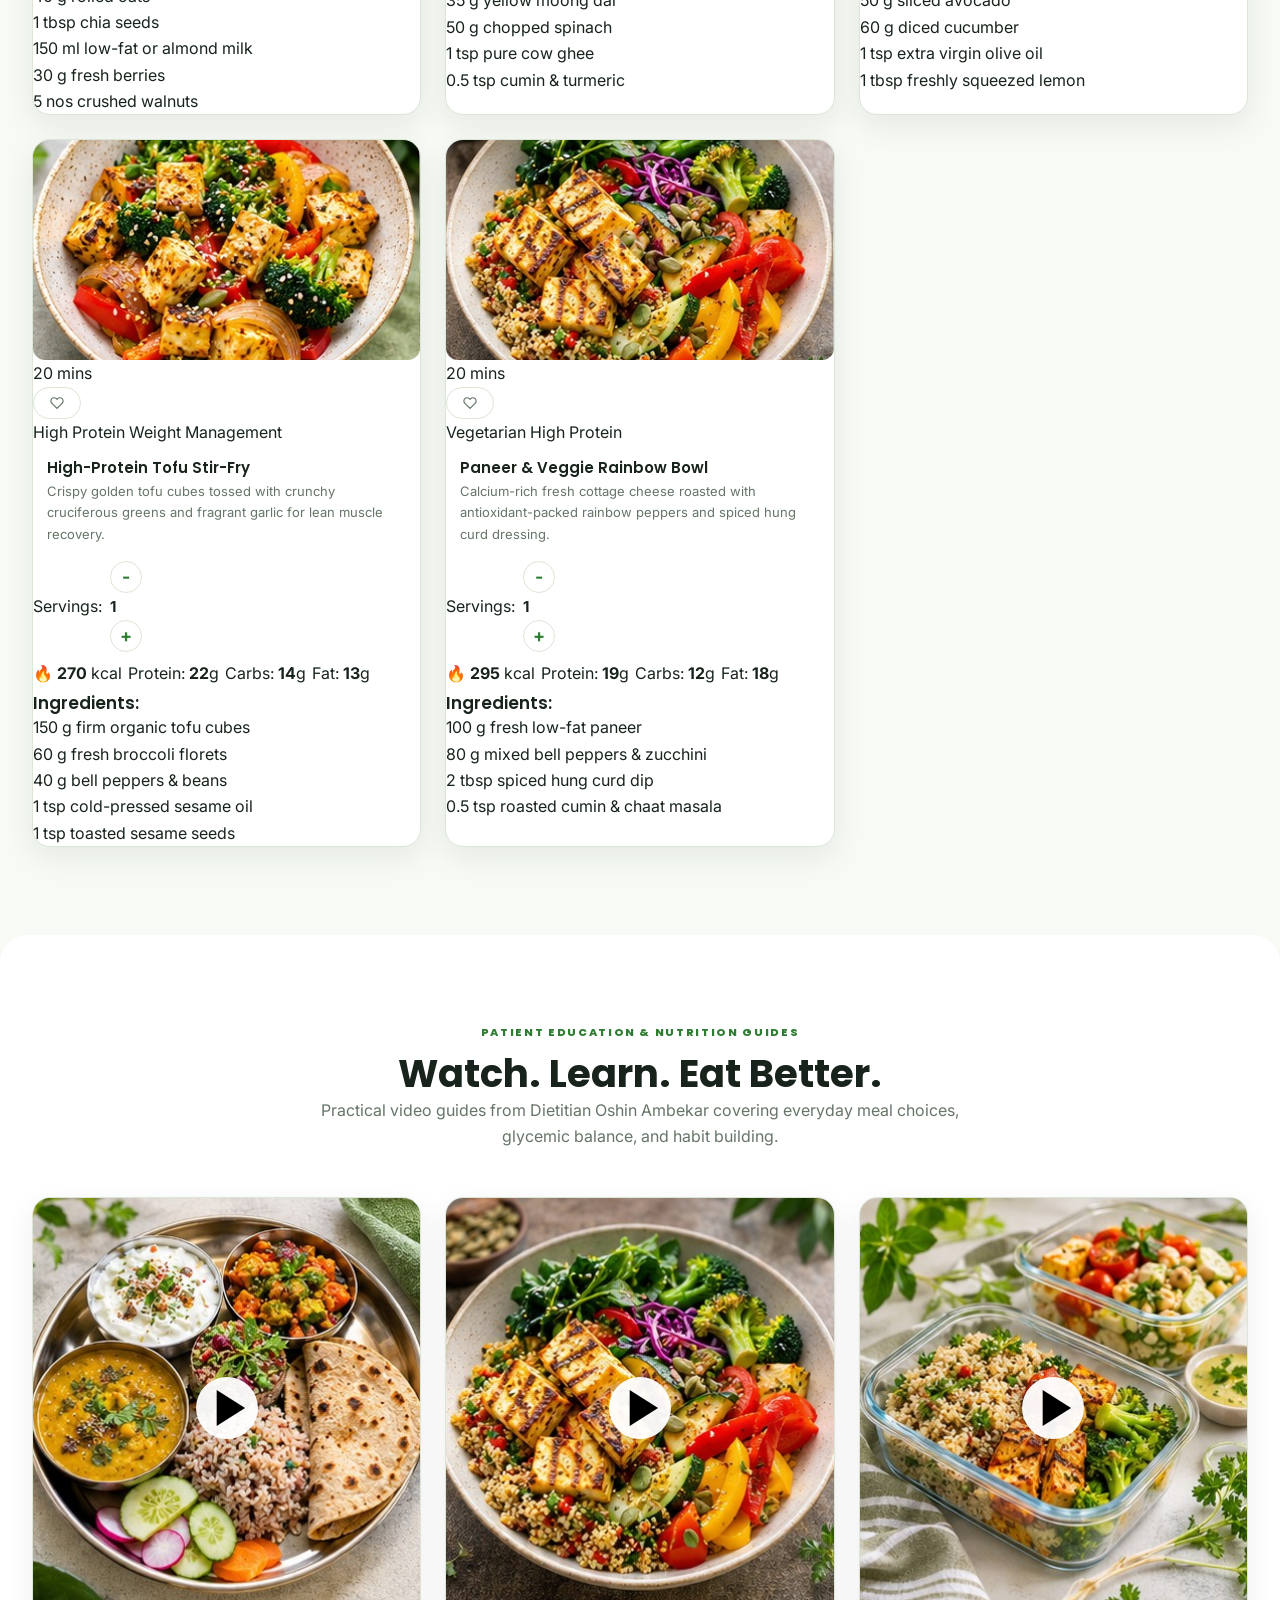
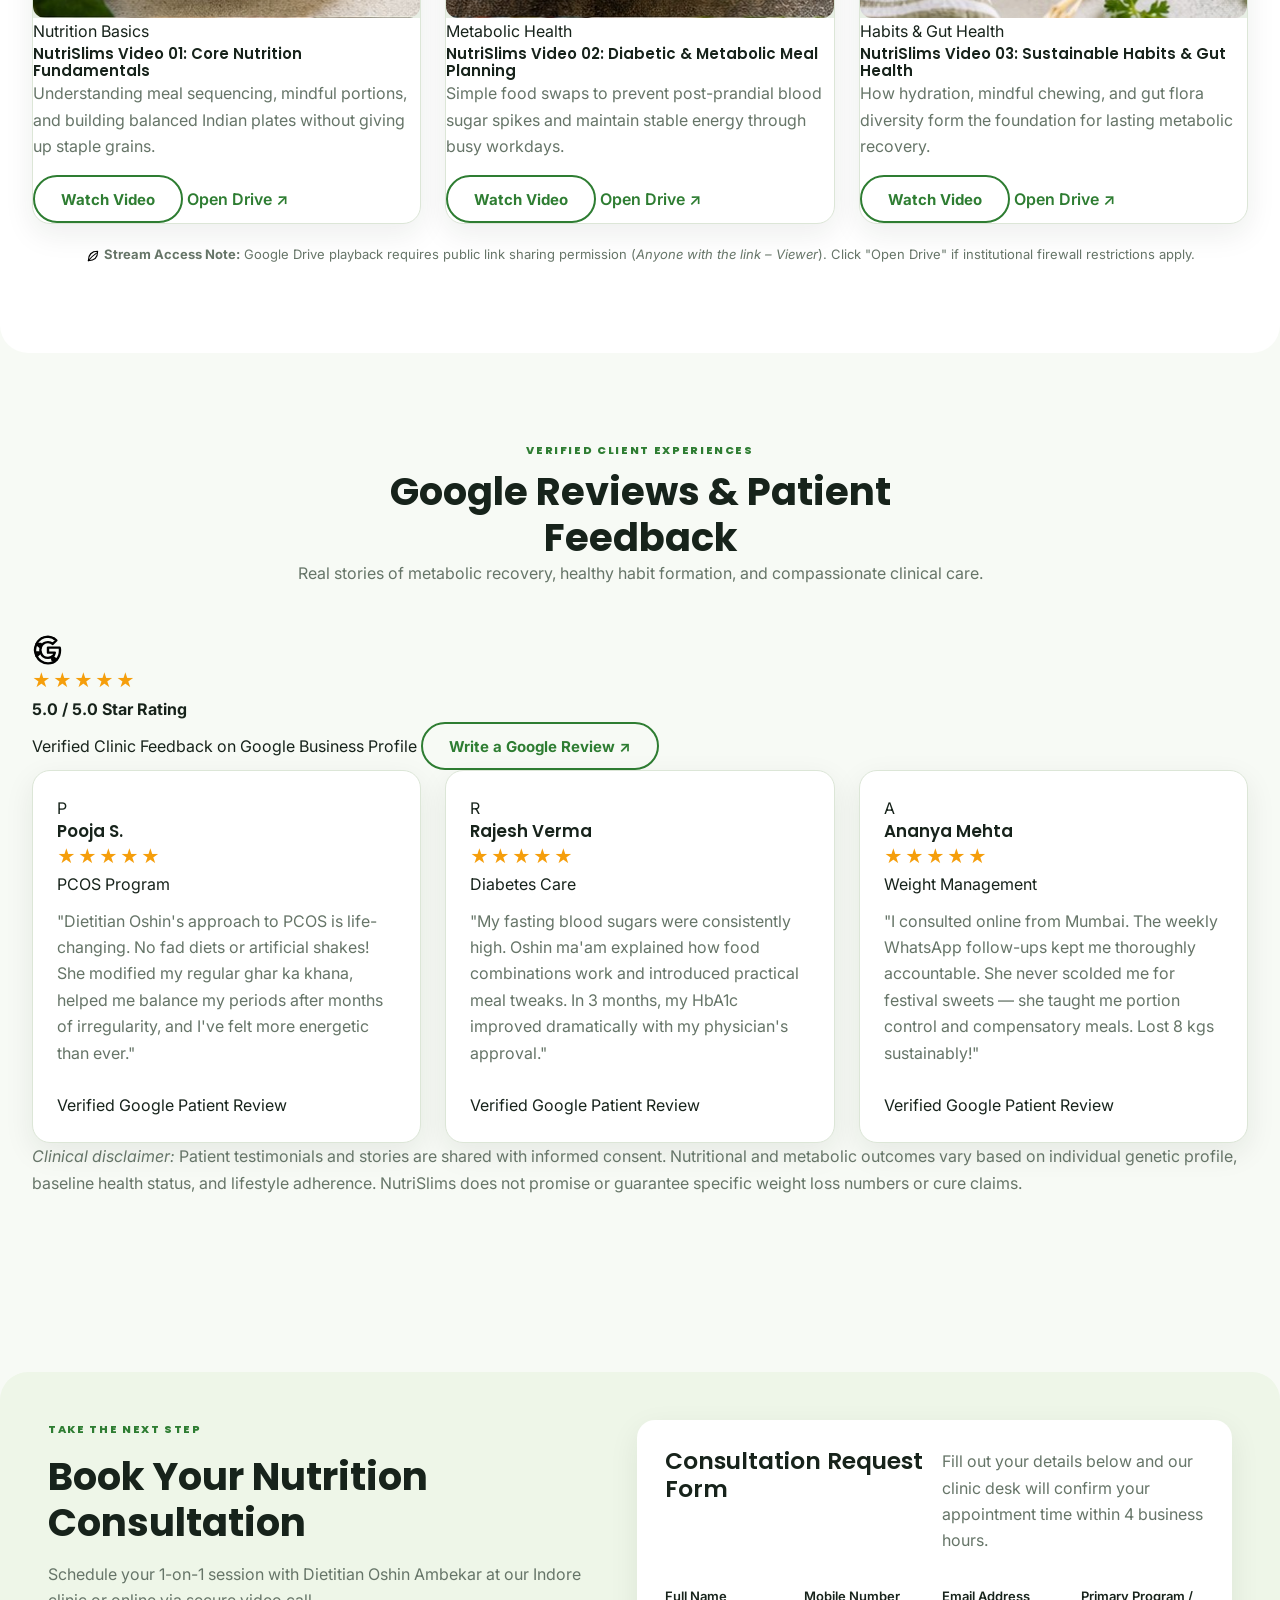
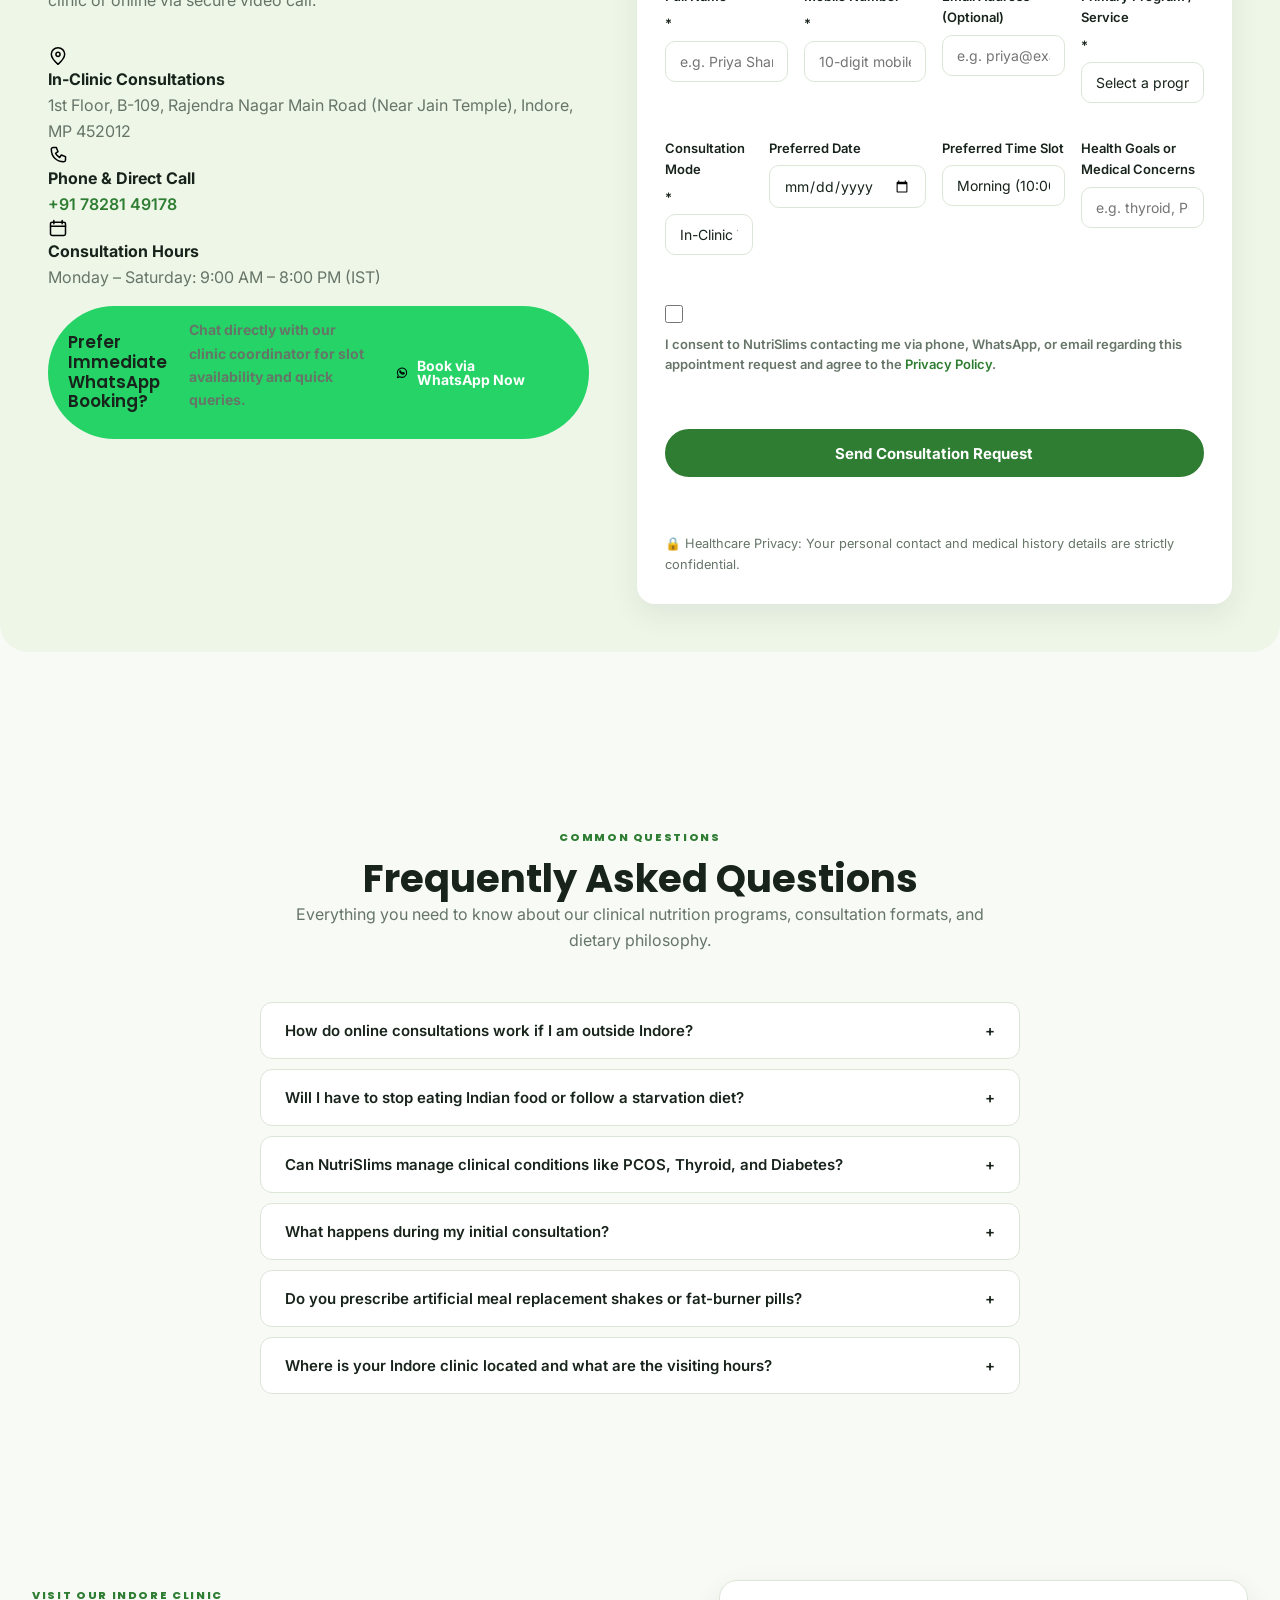
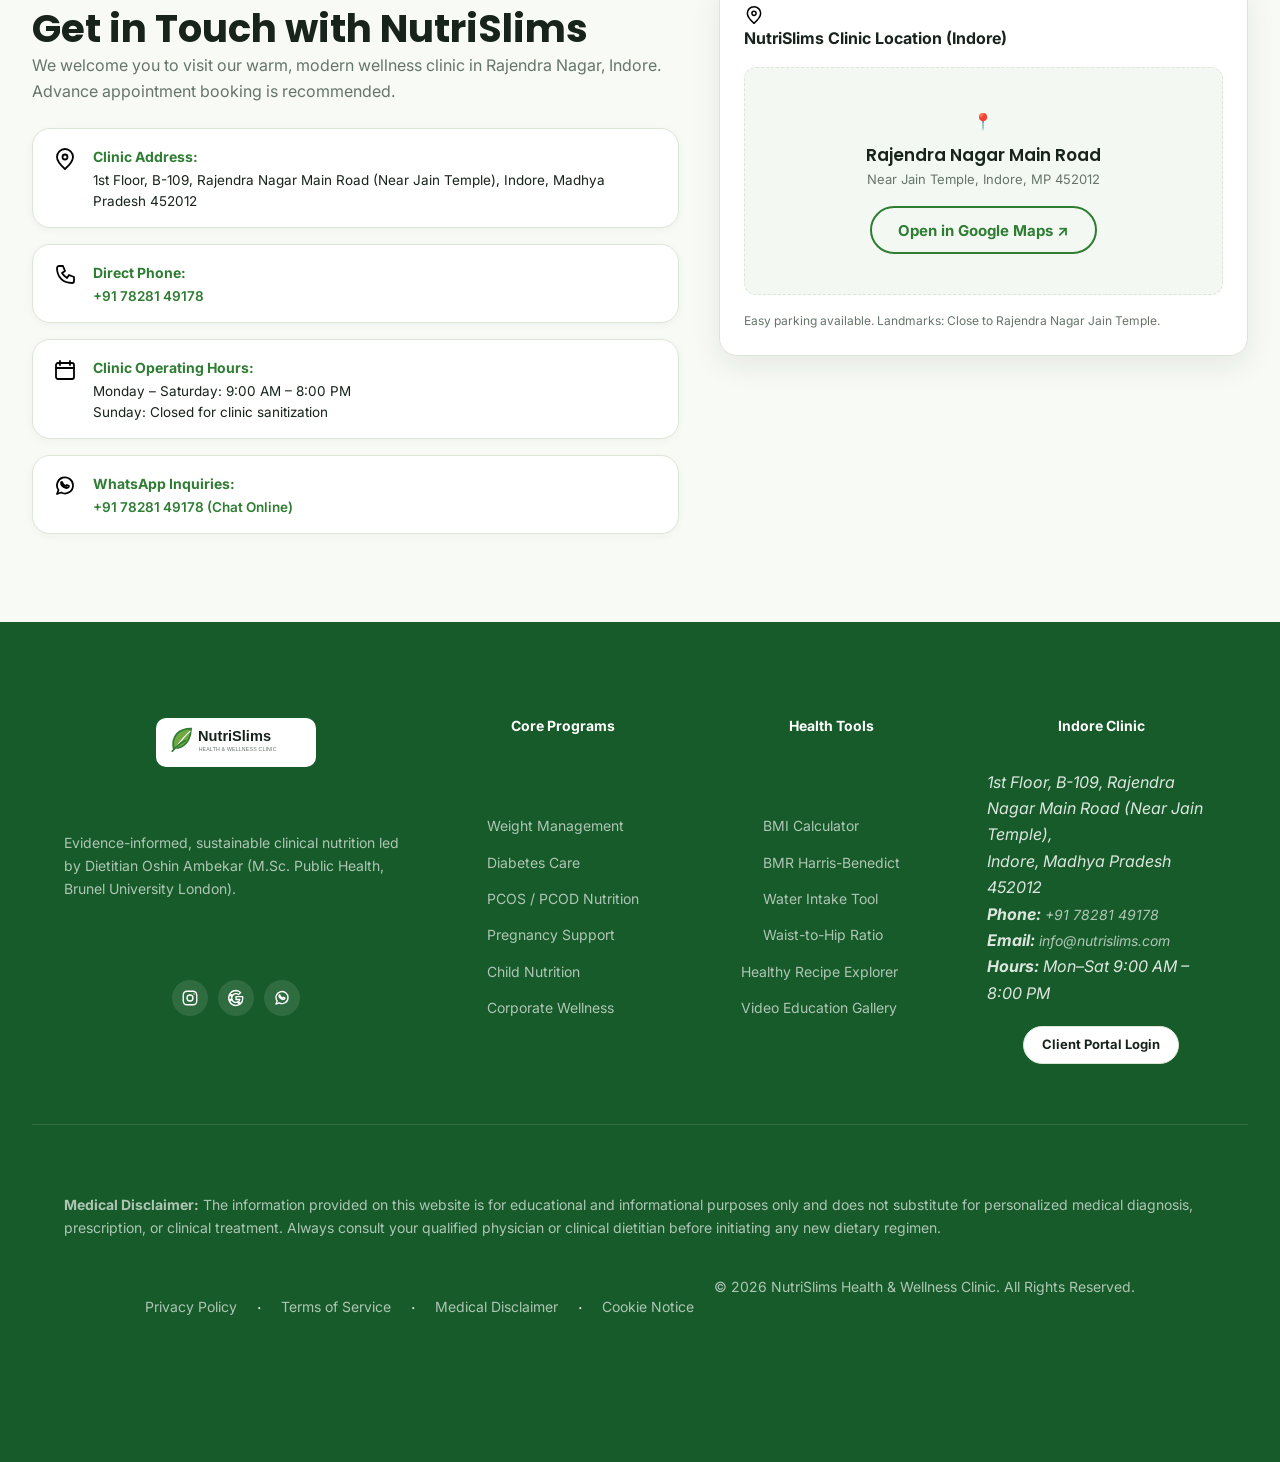
==== commit 2511d654: "Deploy v2.4.0: Symmetrical 3x2 recipe grid with 6th recipe, balanced booking form fields, inline che" ====
--- a/ads/NutriSlims_Website_Developer_Package/prototype/index.html
+++ b/ads/NutriSlims_Website_Developer_Package/prototype/index.html
@@ -116,8 +116,8 @@
   </script>
 
   <!-- Stylesheets -->
-  <link rel="stylesheet" href="../design/tokens.css?v=2.3.0">
-  <link rel="stylesheet" href="styles.css?v=2.3.0">
+  <link rel="stylesheet" href="../design/tokens.css?v=2.4.0">
+  <link rel="stylesheet" href="styles.css?v=2.4.0">
 </head>
 <body>
   <!-- Accessibility Skip Navigation Link -->
@@ -1365,26 +1365,25 @@
             <h3>Consultation Request Form</h3>
             <p class="form-subtext">Fill out your details below and our clinic desk will confirm your appointment time within 4 business hours.</p>
 
-            <div class="form-group">
-              <label for="booking-name">Full Name <span class="required">*</span></label>
-              <input type="text" id="booking-name" name="name" required placeholder="e.g. Priya Sharma" autocomplete="name">
-              <span class="field-error" id="name-error" aria-live="polite"></span>
-            </div>
-
             <div class="form-row">
+              <div class="form-group">
+                <label for="booking-name">Full Name <span class="required">*</span></label>
+                <input type="text" id="booking-name" name="name" required placeholder="e.g. Priya Sharma" autocomplete="name">
+                <span class="field-error" id="name-error" aria-live="polite"></span>
+              </div>
               <div class="form-group">
                 <label for="booking-phone">Mobile Number <span class="required">*</span></label>
                 <input type="tel" id="booking-phone" name="phone" required placeholder="10-digit mobile number" pattern="[0-9]{10}" autocomplete="tel">
                 <span class="field-error" id="phone-error" aria-live="polite"></span>
               </div>
+            </div>
+
+            <div class="form-row">
               <div class="form-group">
                 <label for="booking-email">Email Address (Optional)</label>
                 <input type="email" id="booking-email" name="email" placeholder="e.g. priya@example.com" autocomplete="email">
                 <span class="field-error" id="email-error" aria-live="polite"></span>
               </div>
-            </div>
-
-            <div class="form-row">
               <div class="form-group">
                 <label for="booking-service">Primary Program / Service <span class="required">*</span></label>
                 <select id="booking-service" name="service" required>
@@ -1399,6 +1398,9 @@
                 </select>
                 <span class="field-error" id="service-error" aria-live="polite"></span>
               </div>
+            </div>
+
+            <div class="form-row">
               <div class="form-group">
                 <label for="booking-mode">Consultation Mode <span class="required">*</span></label>
                 <select id="booking-mode" name="mode" required>
@@ -1406,13 +1408,13 @@
                   <option value="Online">Online Video Consultation (Google Meet / Zoom)</option>
                 </select>
               </div>
-            </div>
-
-            <div class="form-row">
               <div class="form-group">
                 <label for="booking-date">Preferred Date</label>
                 <input type="date" id="booking-date" name="date">
               </div>
+            </div>
+
+            <div class="form-row">
               <div class="form-group">
                 <label for="booking-time">Preferred Time Slot</label>
                 <select id="booking-time" name="time">
@@ -1421,11 +1423,10 @@
                   <option value="Evening">Evening (5:00 PM – 8:00 PM)</option>
                 </select>
               </div>
-            </div>
-
-            <div class="form-group">
-              <label for="booking-notes">Health Goals or Medical Concerns</label>
-              <textarea id="booking-notes" name="notes" rows="3" placeholder="Briefly describe your goals, medical conditions (e.g. thyroid, diabetes), or current concerns..."></textarea>
+              <div class="form-group">
+                <label for="booking-notes">Health Goals or Medical Concerns</label>
+                <input type="text" id="booking-notes" name="notes" placeholder="e.g. thyroid, PCOS, weight loss goals">
+              </div>
             </div>
 
             <div class="form-group consent-group consent">
@@ -1889,6 +1890,6 @@
   </button>
 
   <!-- Application Script -->
-  <script src="app.js?v=2.3.0"></script>
+  <script src="app.js?v=2.4.0"></script>
 </body>
 </html>
--- a/ads/NutriSlims_Website_Developer_Package/prototype/styles.css
+++ b/ads/NutriSlims_Website_Developer_Package/prototype/styles.css
@@ -3820,3 +3820,161 @@
     bottom: auto !important;
   }
 }
+
+
+/* ==========================================================================
+   PRODUCTION PRECISION ALIGNMENT FIXES (v2.4.0)
+   ========================================================================== */
+
+/* 1. Recipe Grid Symmetrical 3x2 Layout (Image 2 Fix) */
+.recipe-grid {
+  display: grid !important;
+  grid-template-columns: repeat(3, 1fr) !important;
+  gap: 24px !important;
+  align-items: stretch !important;
+}
+
+@media (max-width: 991px) {
+  .recipe-grid {
+    grid-template-columns: repeat(2, 1fr) !important;
+    gap: 20px !important;
+  }
+}
+
+@media (max-width: 600px) {
+  .recipe-grid {
+    grid-template-columns: 1fr !important;
+    gap: 16px !important;
+  }
+}
+
+/* 2. Calculator Hub Panel Layout (Image 3 Fix) */
+.calc-panel-grid {
+  display: grid !important;
+  grid-template-columns: 1.15fr 0.85fr !important;
+  gap: 36px !important;
+  align-items: start !important;
+  margin-top: 20px !important;
+}
+
+.calc-info-box,
+.stat-card {
+  background: #fdfdfd !important;
+  border: 1px solid var(--c-border) !important;
+  border-radius: var(--radius-card) !important;
+  padding: 24px !important;
+  box-shadow: 0 4px 16px rgba(23, 35, 27, 0.05) !important;
+}
+
+.calc-info-box h4 {
+  font-size: 16px !important;
+  margin-bottom: 14px !important;
+  color: var(--c-primary) !important;
+}
+
+.bmi-category-list {
+  list-style: none !important;
+  padding: 0 !important;
+  margin: 0 0 16px 0 !important;
+  display: flex !important;
+  flex-direction: column !important;
+  gap: 8px !important;
+}
+
+.bmi-category-list li {
+  display: flex !important;
+  align-items: center !important;
+  gap: 10px !important;
+  font-size: 13.5px !important;
+  color: var(--c-text) !important;
+}
+
+.color-badge {
+  width: 12px !important;
+  height: 12px !important;
+  border-radius: 50% !important;
+  display: inline-block !important;
+}
+.badge-underweight { background: #3b82f6 !important; }
+.badge-normal      { background: #10b981 !important; }
+.badge-overweight  { background: #f59e0b !important; }
+.badge-obese       { background: #ef4444 !important; }
+
+.calc-formula-note {
+  font-size: 12px !important;
+  color: var(--c-muted) !important;
+  line-height: 1.5 !important;
+  border-top: 1px solid var(--c-border) !important;
+  padding-top: 12px !important;
+  margin-top: 12px !important;
+}
+
+@media (max-width: 850px) {
+  .calc-panel-grid {
+    grid-template-columns: 1fr !important;
+    gap: 24px !important;
+  }
+}
+
+/* 3. Booking Form Symmetrical Grid & Inline Checkbox (Image 1 Fix) */
+.booking-form .form-row {
+  display: grid !important;
+  grid-template-columns: 1fr 1fr !important;
+  gap: 16px !important;
+  margin-bottom: 16px !important;
+}
+
+.booking-form .form-group {
+  margin-bottom: 0 !important;
+  display: flex !important;
+  flex-direction: column !important;
+  text-align: left !important;
+}
+
+.booking-form .form-group label {
+  text-align: left !important;
+  margin-bottom: 6px !important;
+  font-weight: 600 !important;
+  font-size: 13px !important;
+}
+
+.booking-form .consent-group,
+.booking-form .consent {
+  margin: 16px 0 20px 0 !important;
+  text-align: left !important;
+}
+
+.checkbox-label {
+  display: flex !important;
+  align-items: flex-start !important;
+  gap: 12px !important;
+  cursor: pointer !important;
+  text-align: left !important;
+}
+
+.checkbox-label input[type="checkbox"] {
+  appearance: auto !important;
+  -webkit-appearance: auto !important;
+  width: 18px !important;
+  height: 18px !important;
+  min-width: 18px !important;
+  margin: 2px 0 0 0 !important;
+  flex-shrink: 0 !important;
+  accent-color: var(--c-primary) !important;
+  cursor: pointer !important;
+}
+
+.checkbox-label span {
+  font-size: 13px !important;
+  color: var(--c-muted) !important;
+  line-height: 1.5 !important;
+  text-align: left !important;
+  display: inline-block !important;
+}
+
+@media (max-width: 600px) {
+  .booking-form .form-row {
+    grid-template-columns: 1fr !important;
+    gap: 12px !important;
+  }
+}
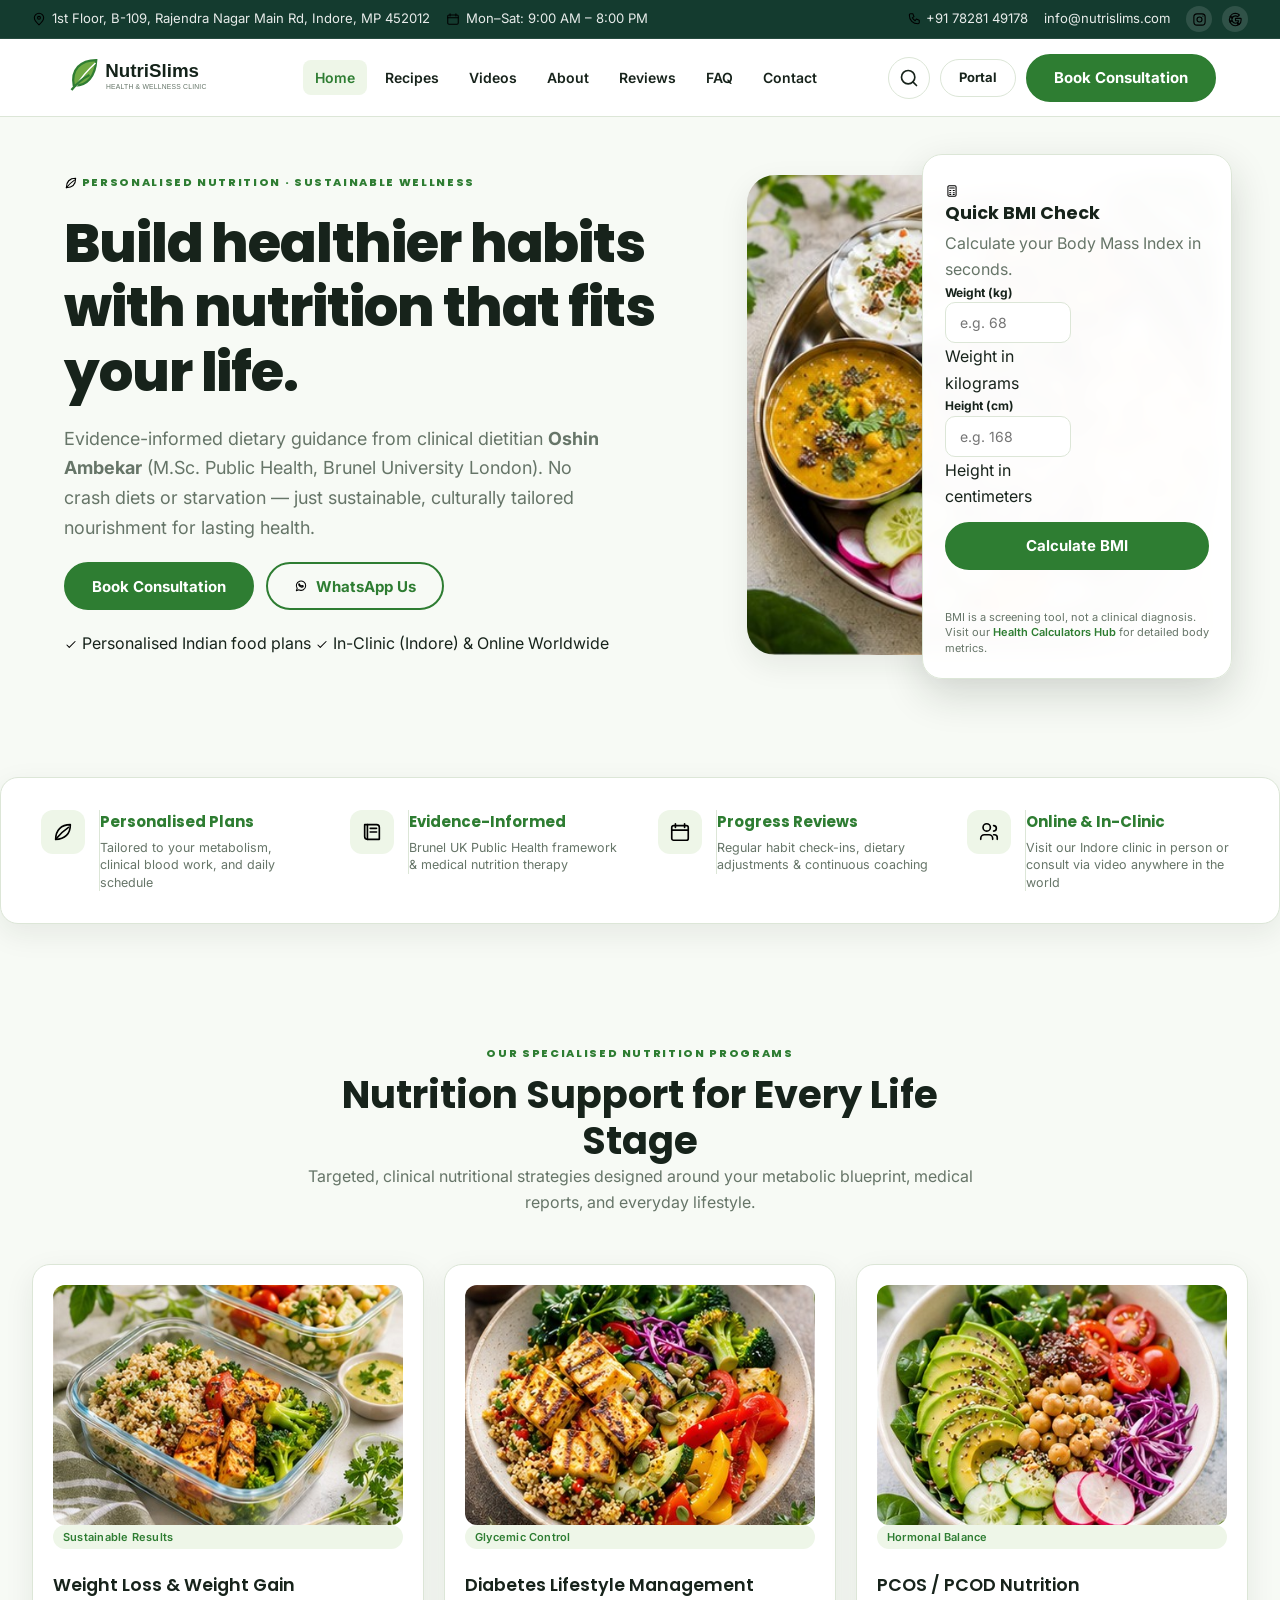
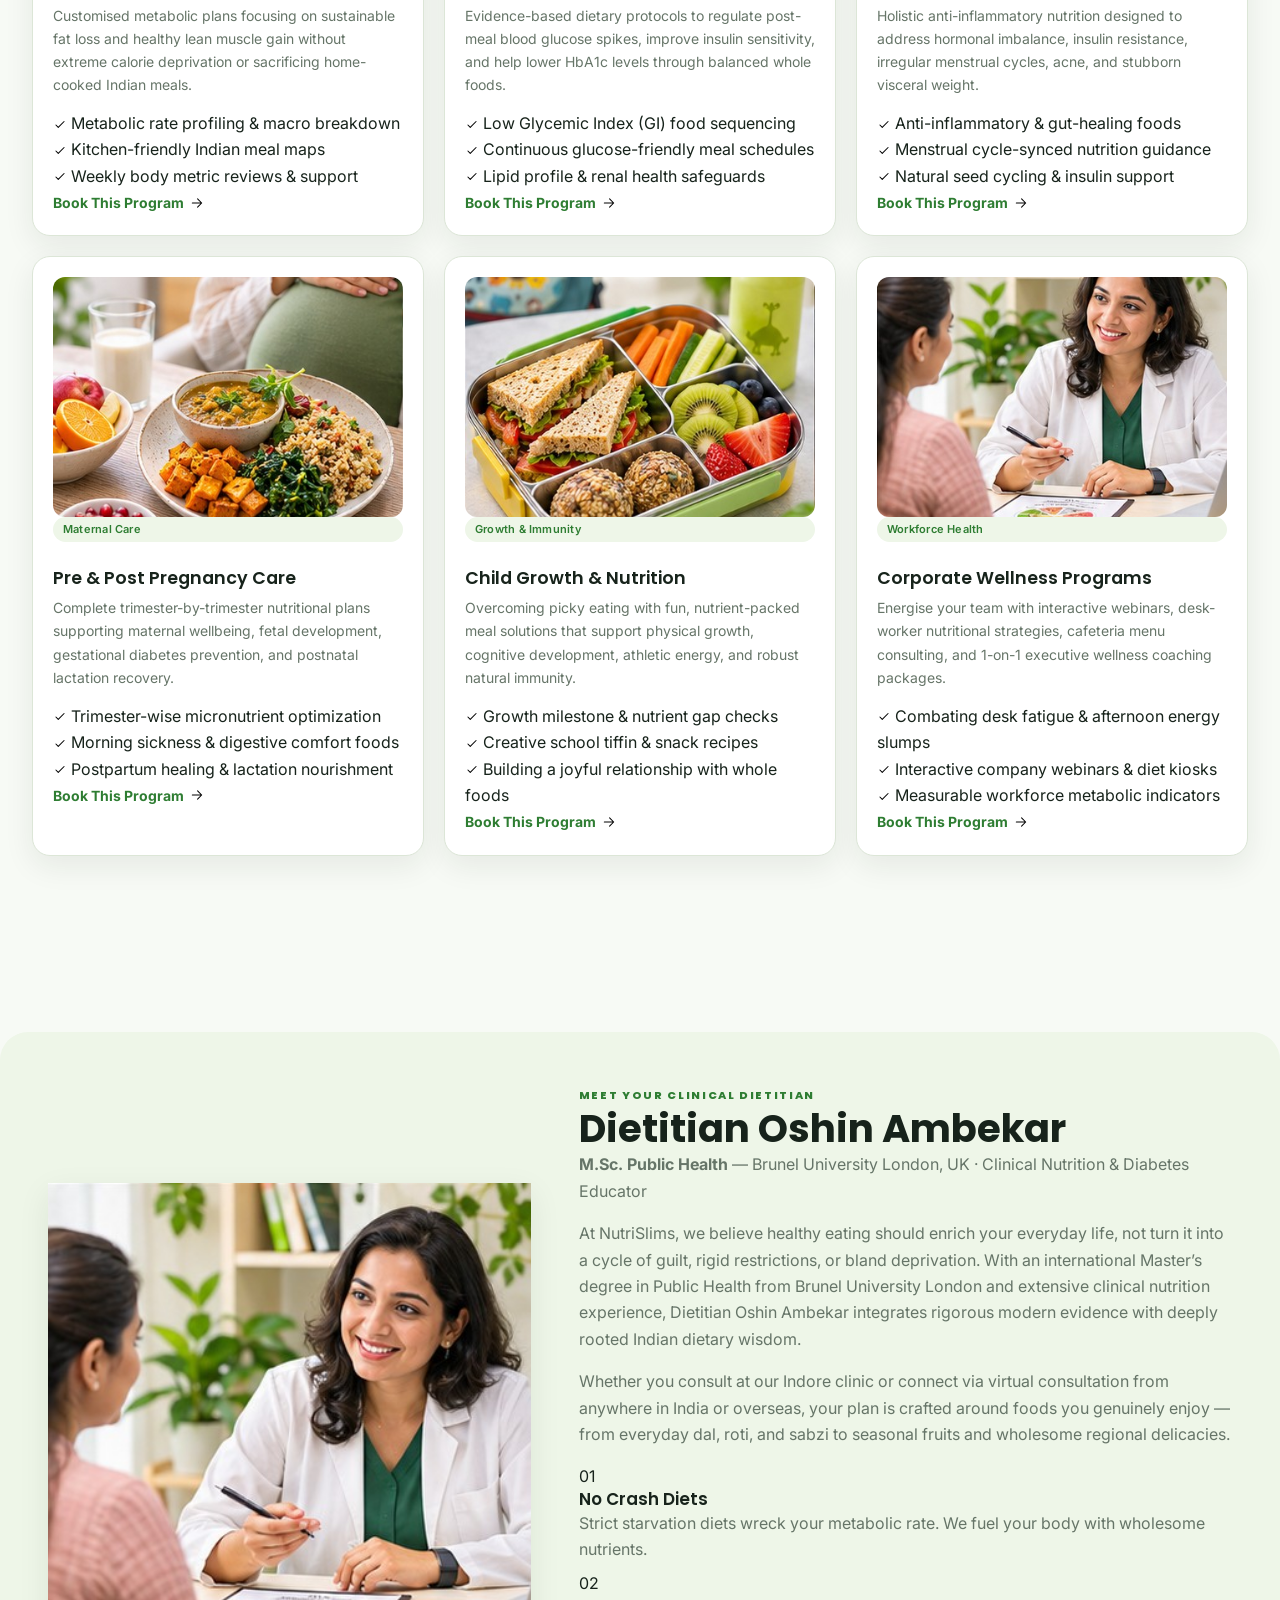
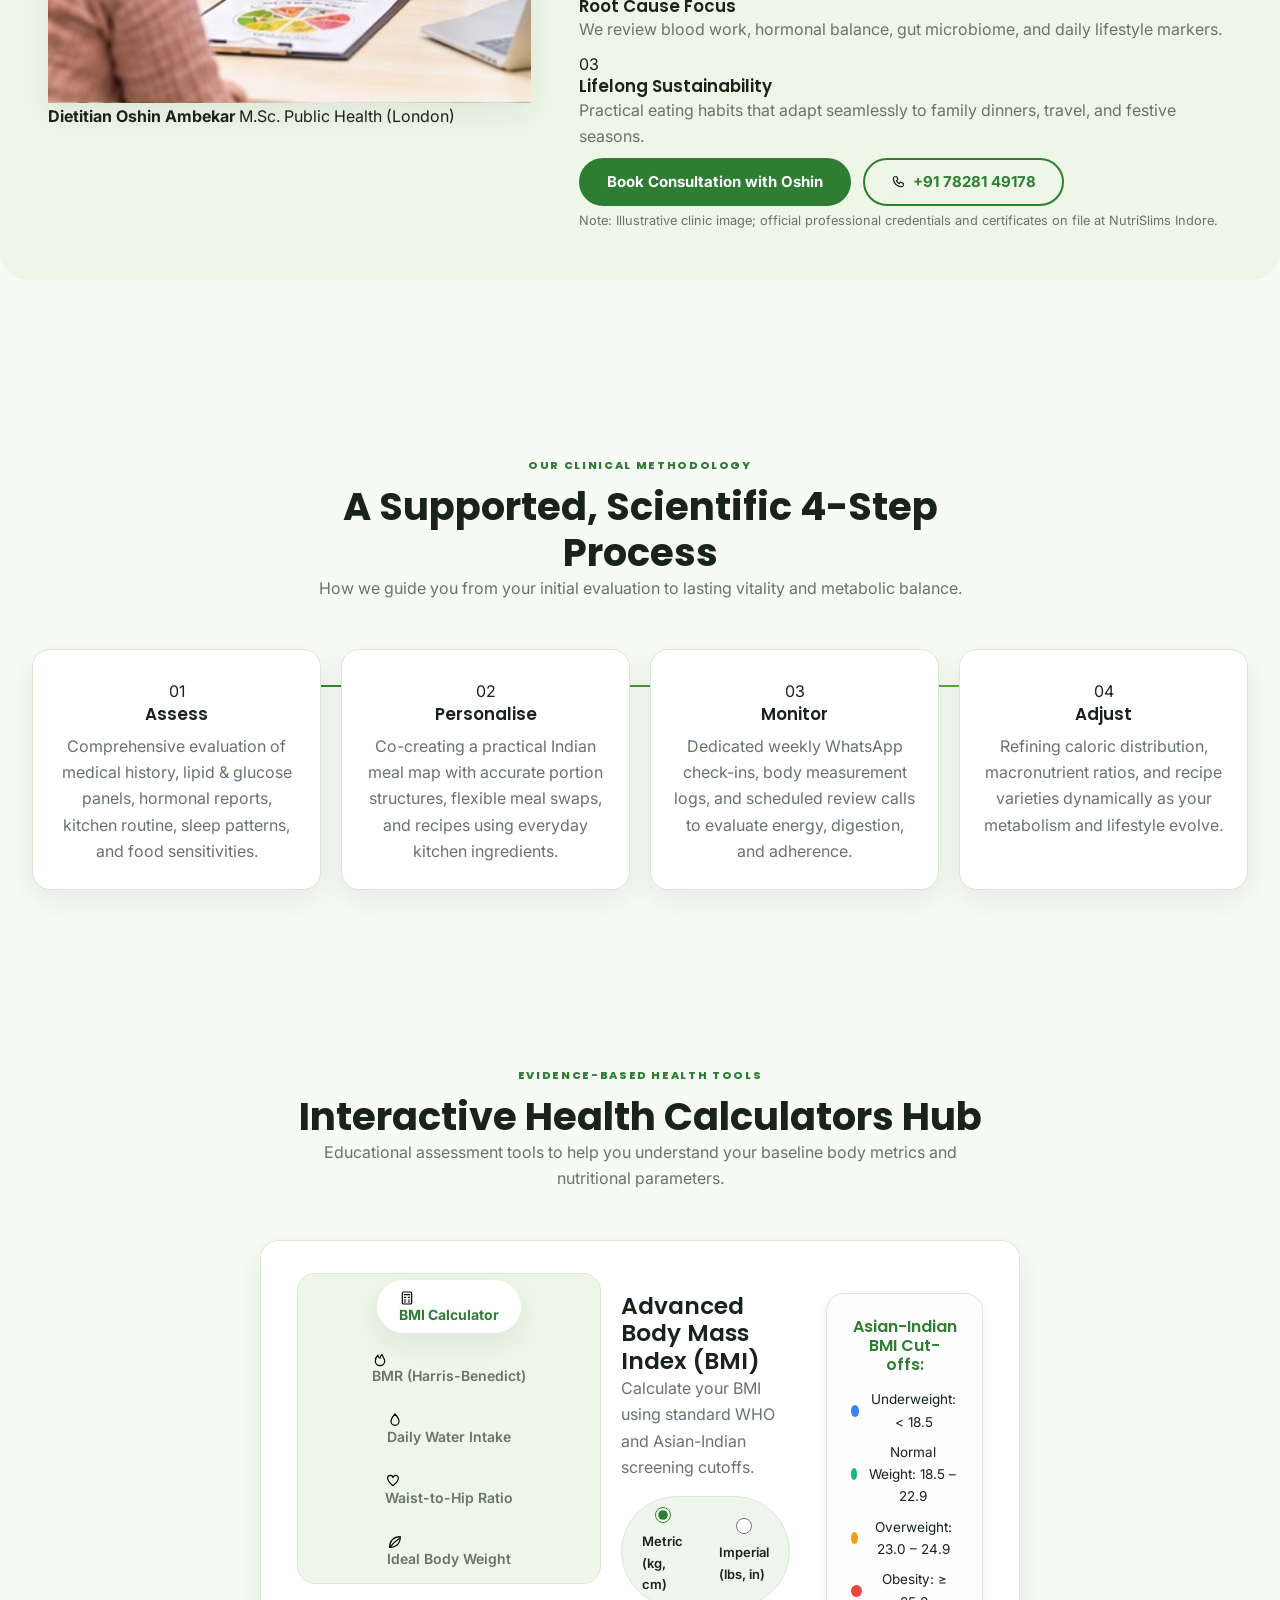
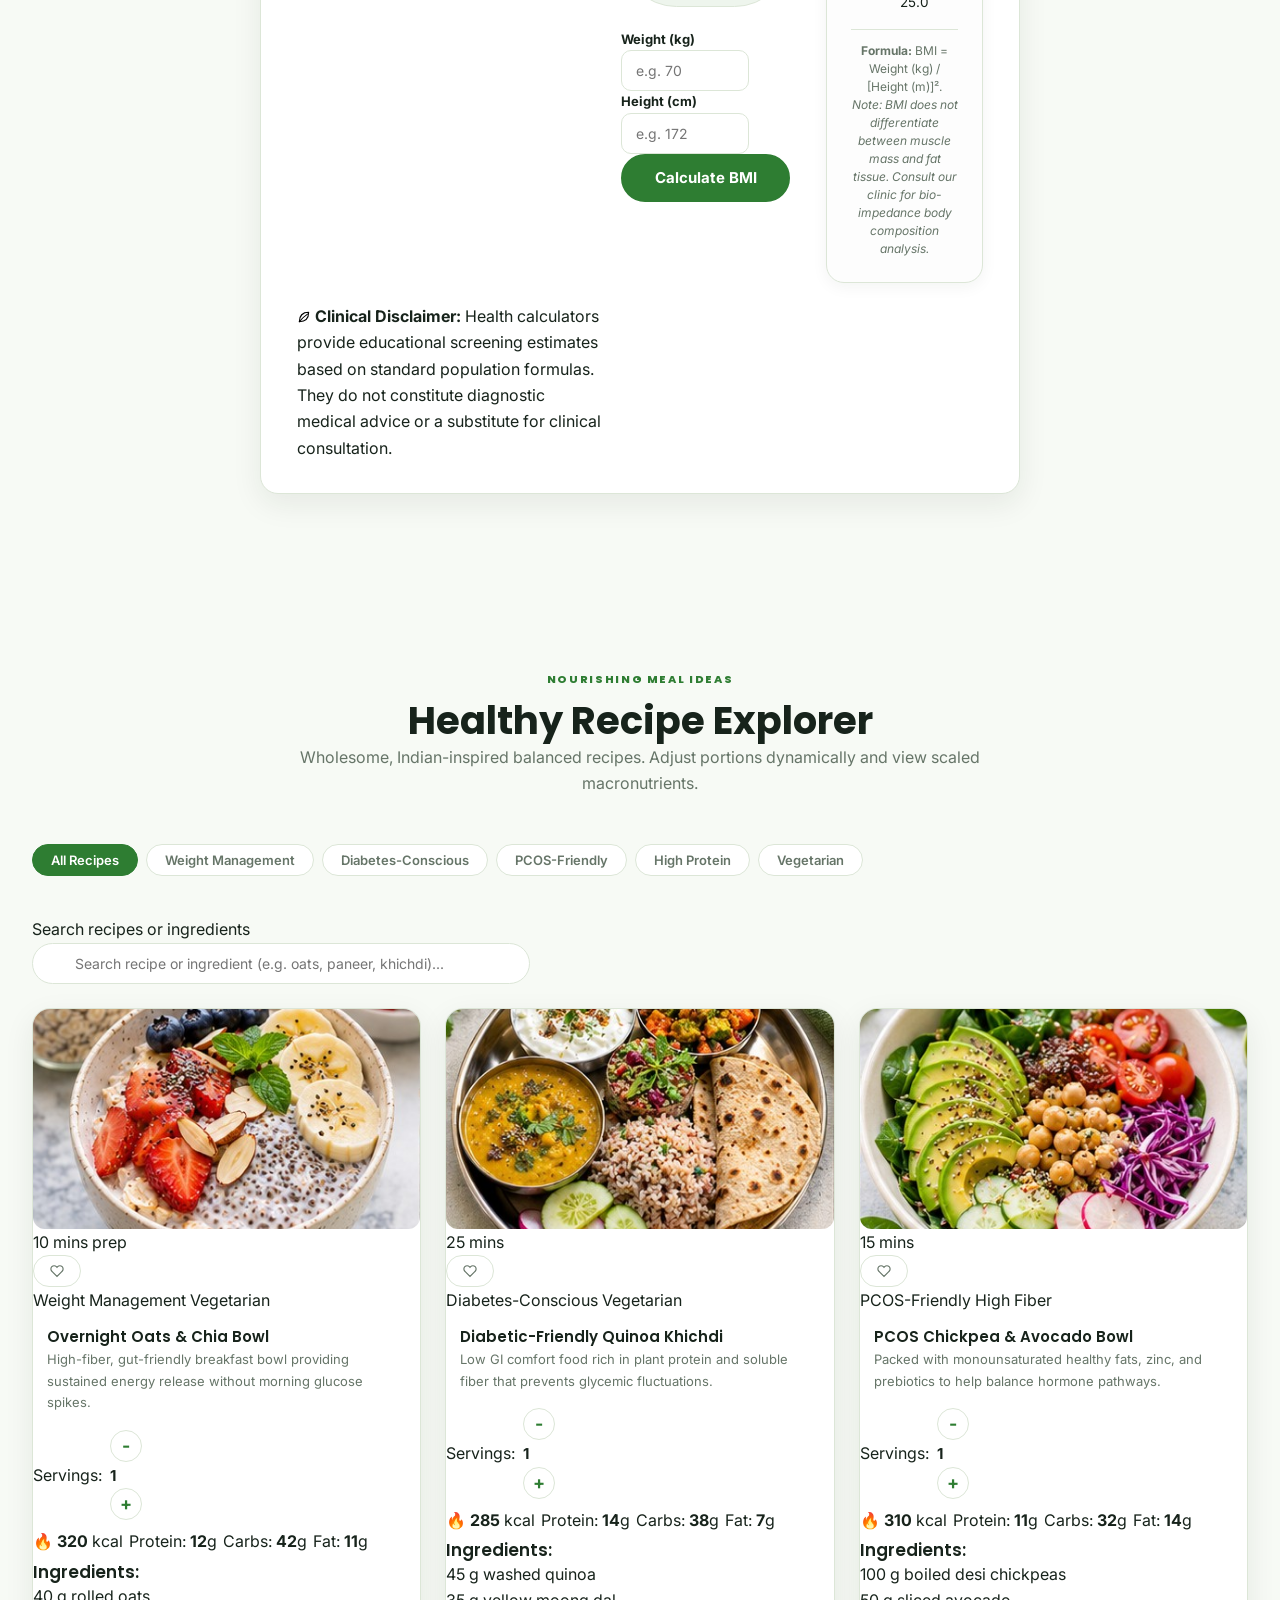
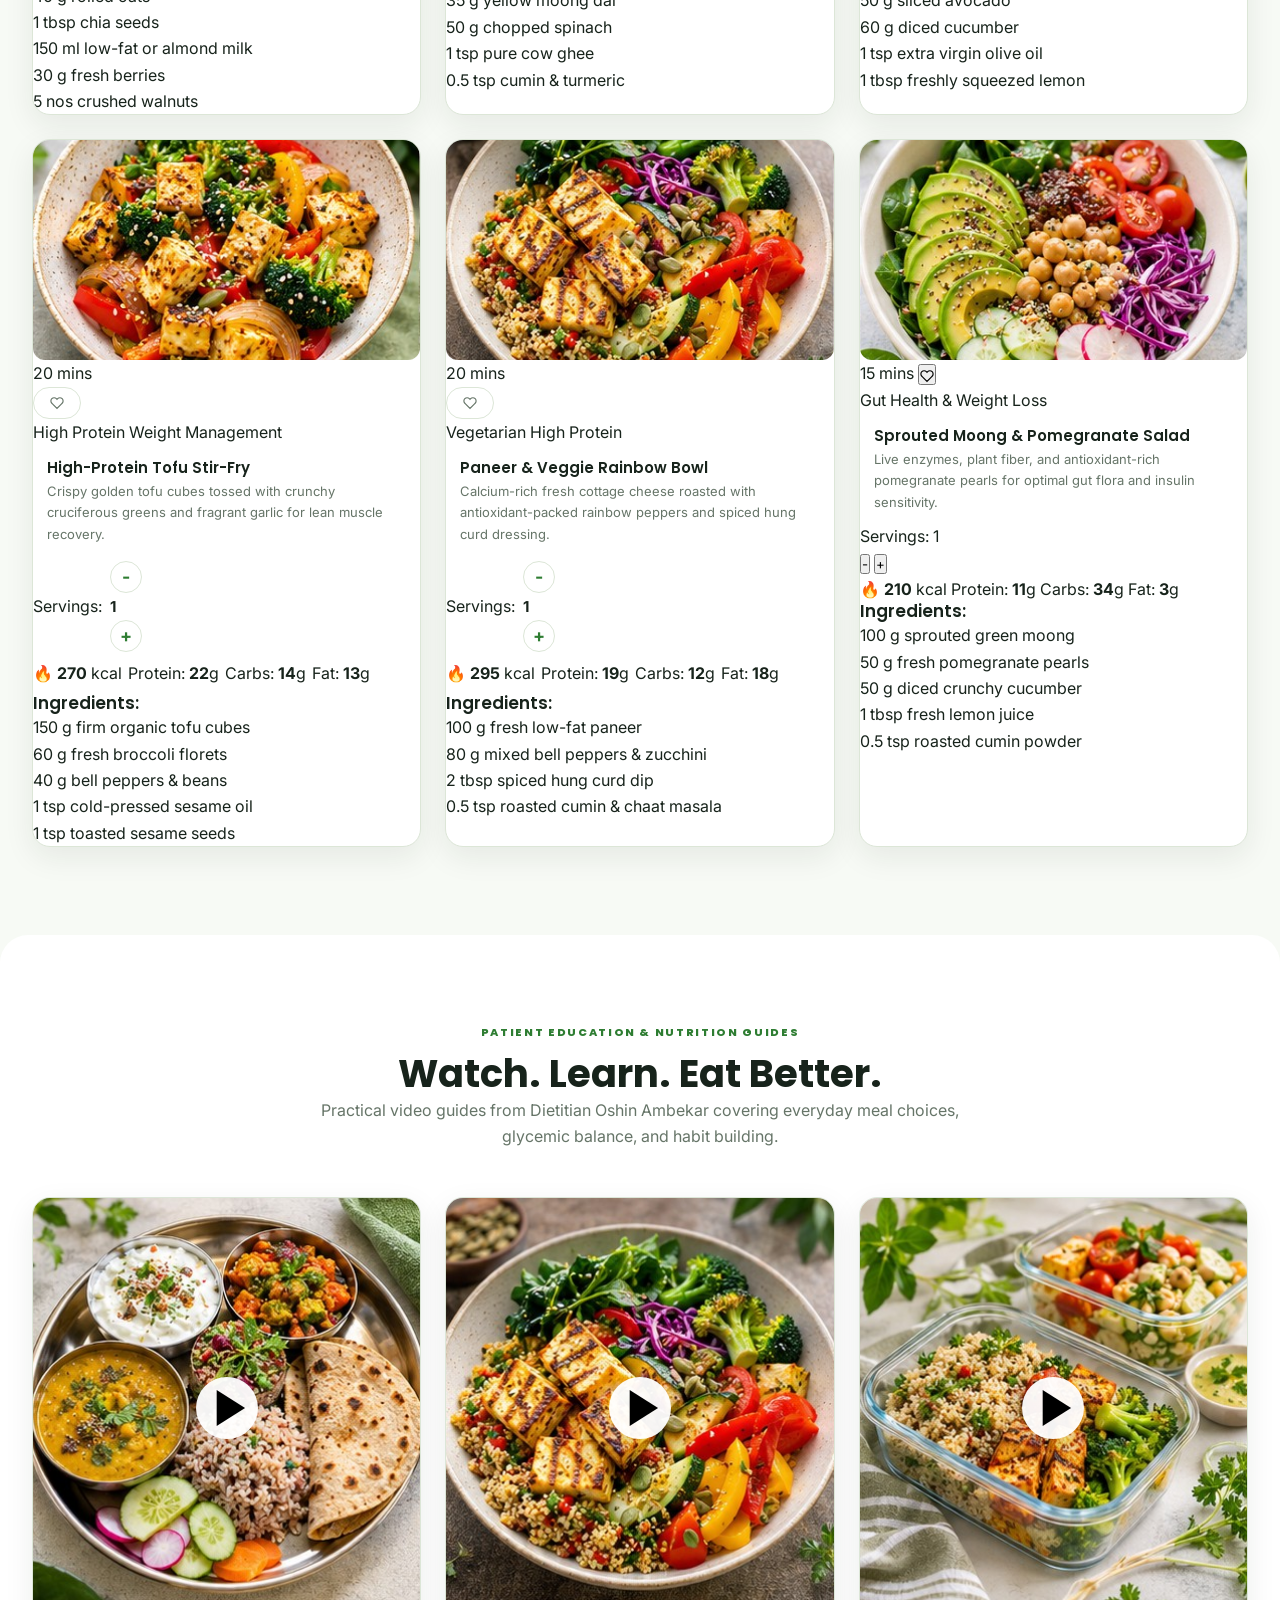
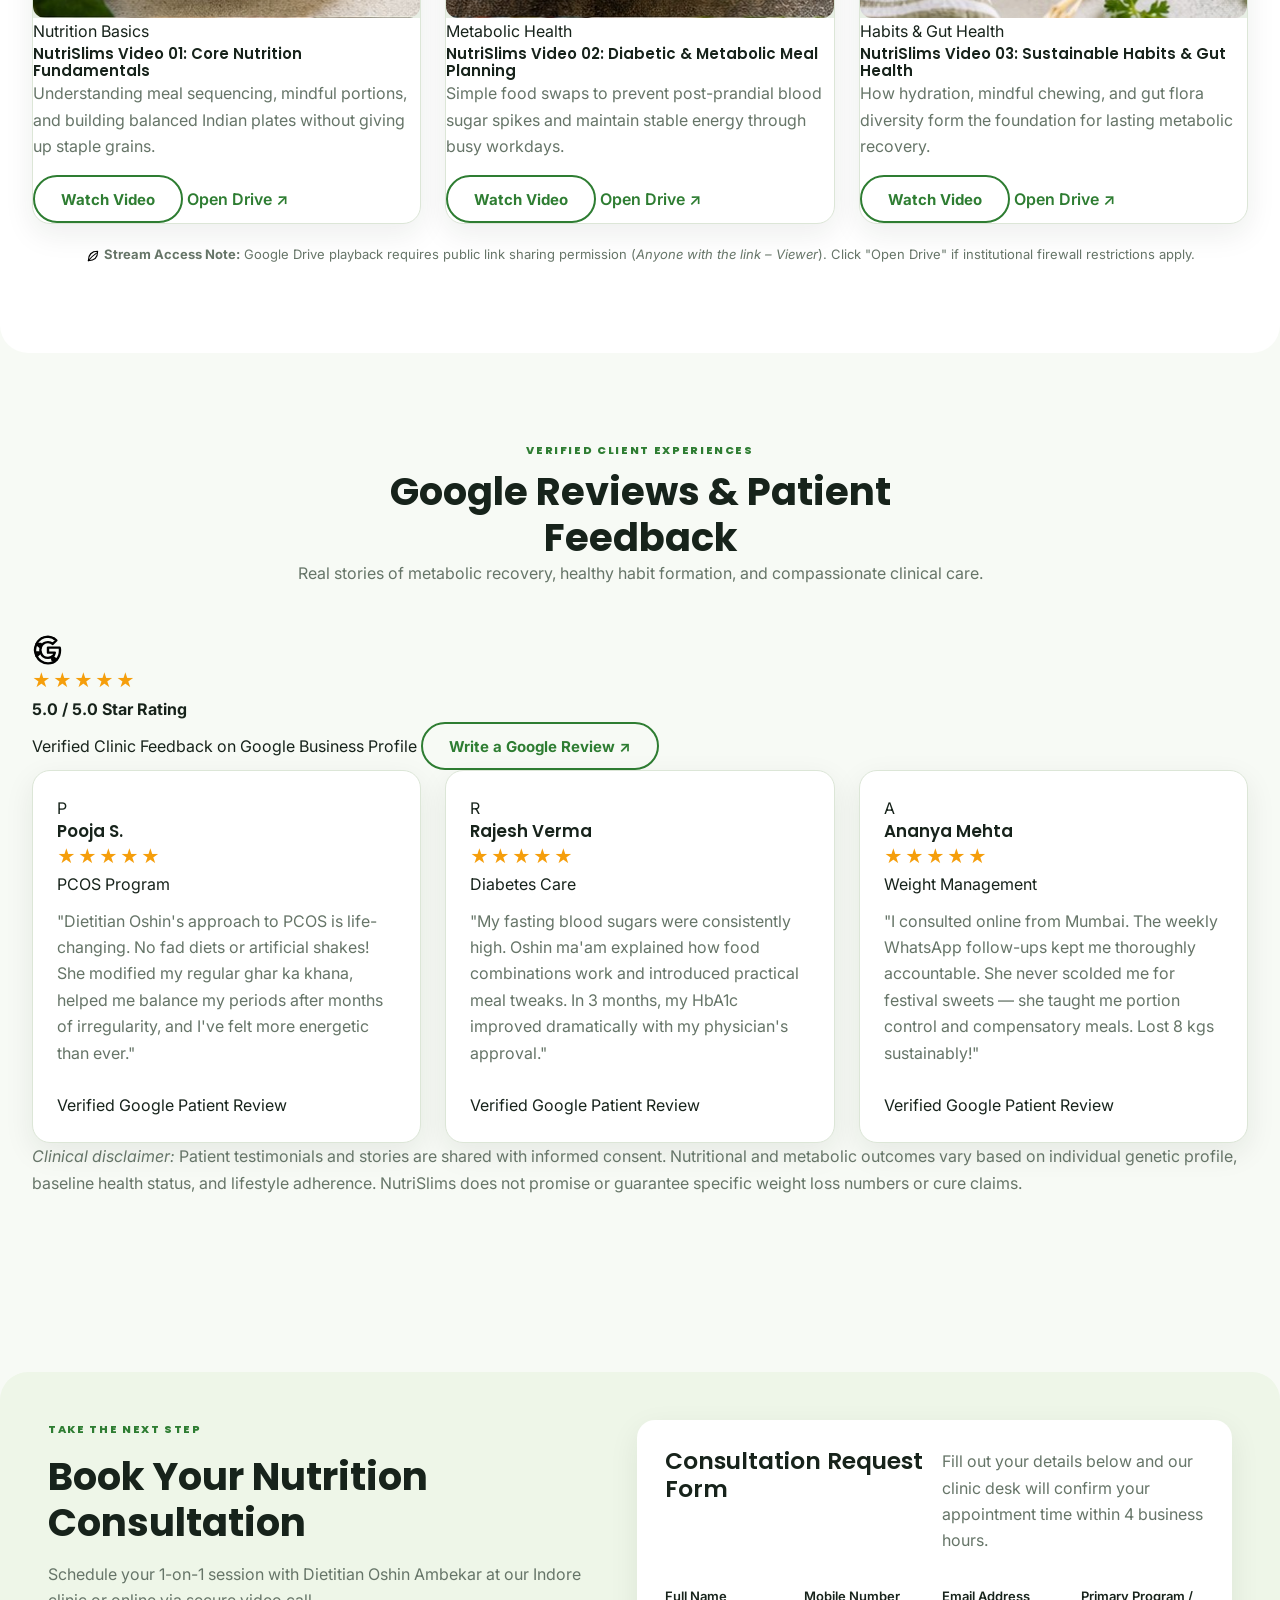
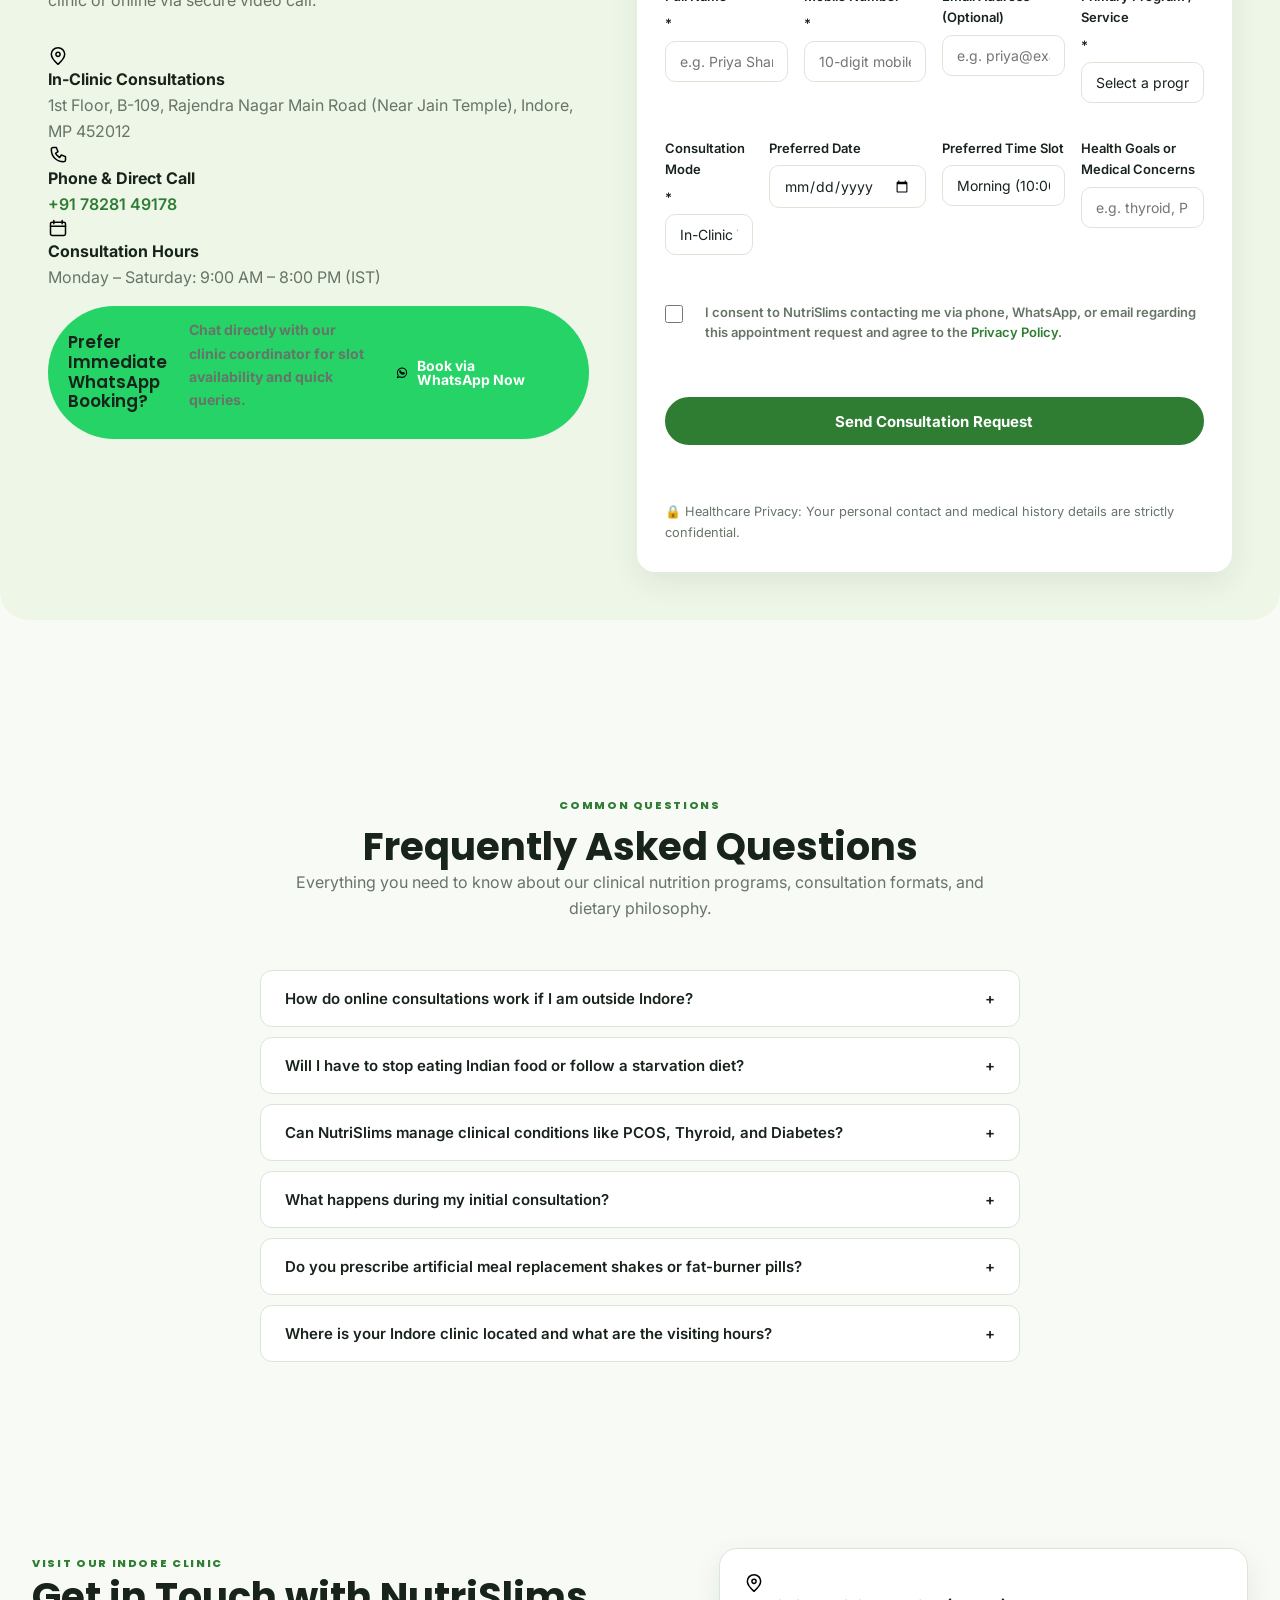
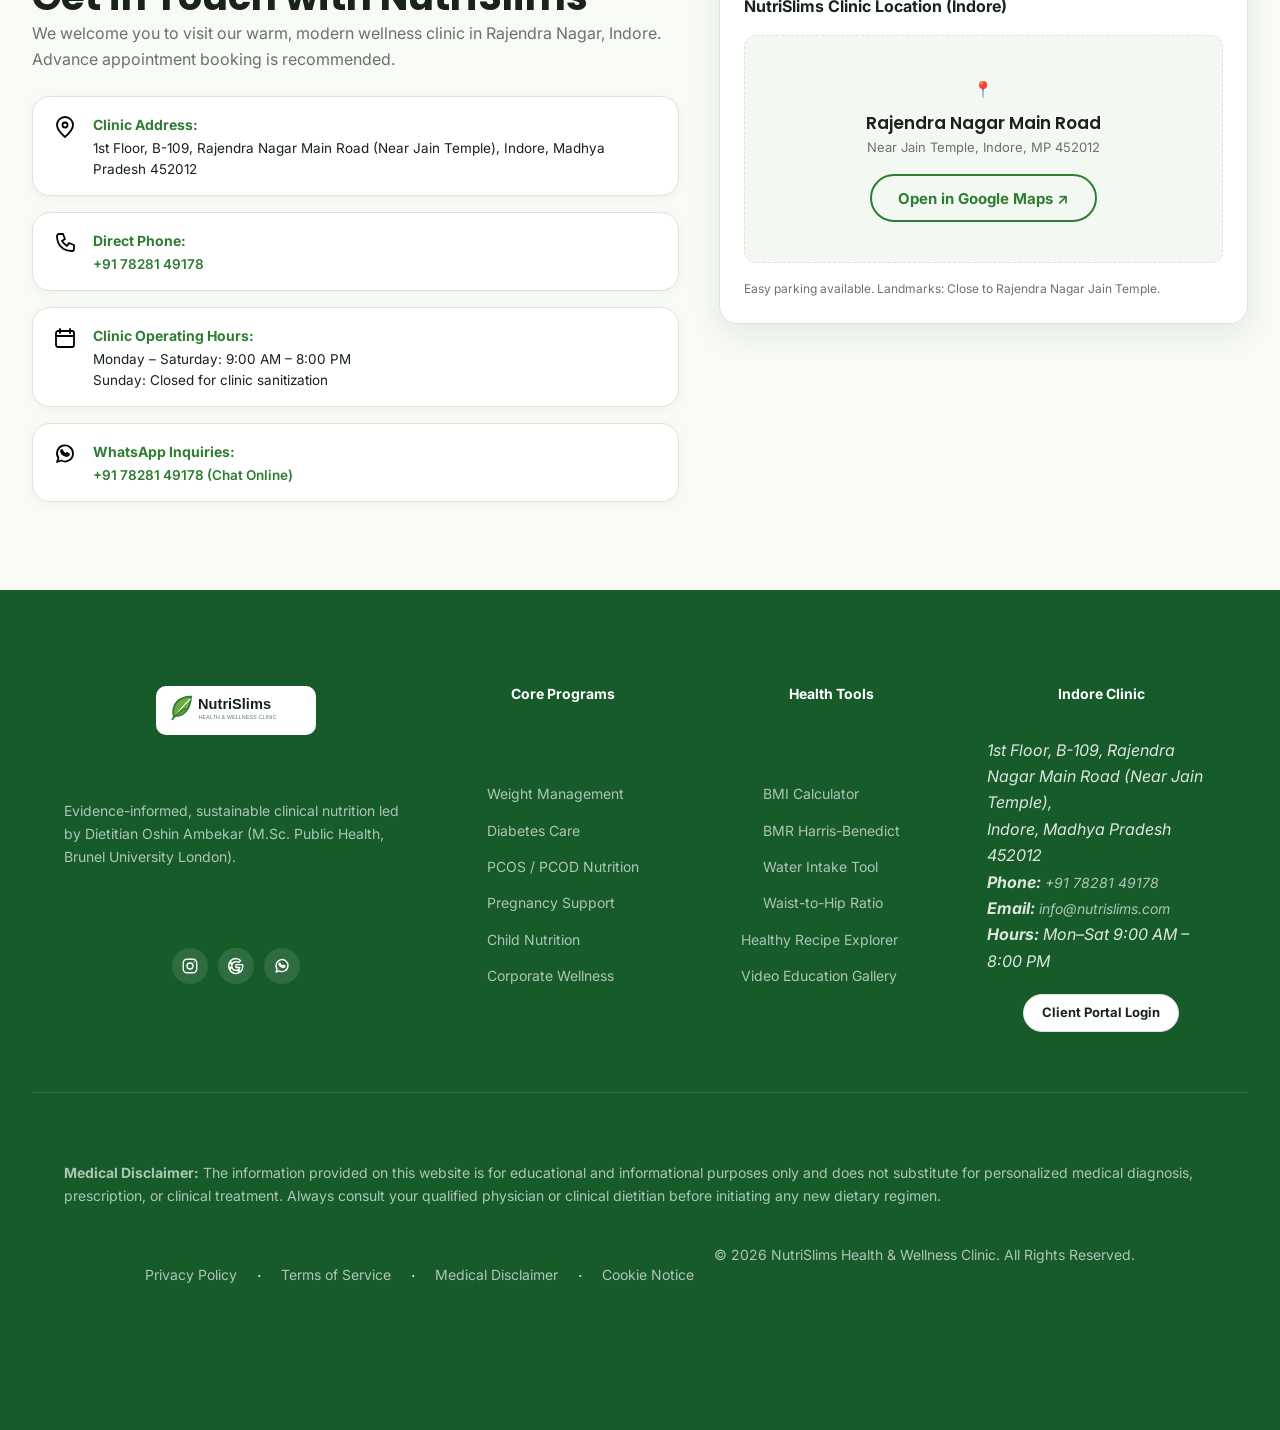
==== commit 3131f677: "Deploy v2.5.0: Symmetrical 3x2 6-recipe grid, inline checkbox row alignment, and 2-column balanced b" ====
--- a/ads/NutriSlims_Website_Developer_Package/prototype/index.html
+++ b/ads/NutriSlims_Website_Developer_Package/prototype/index.html
@@ -116,8 +116,8 @@
   </script>
 
   <!-- Stylesheets -->
-  <link rel="stylesheet" href="../design/tokens.css?v=2.4.0">
-  <link rel="stylesheet" href="styles.css?v=2.4.0">
+  <link rel="stylesheet" href="../design/tokens.css?v=2.5.0">
+  <link rel="stylesheet" href="styles.css?v=2.5.0">
 </head>
 <body>
   <!-- Accessibility Skip Navigation Link -->
@@ -1140,6 +1140,51 @@
             </div>
           </article>
 
+          <!-- Recipe 6: Sprouted Moong & Pomegranate Salad -->
+          <article class="recipe recipe-card" data-category="pcos" data-calories="210" data-protein="11" data-time="15">
+            <div class="recipe-image-box">
+              <img src="../assets/images/chickpea-avocado-salad.jpg" alt="Colourful sprouted moong and fresh pomegranate salad with mint lemon dressing" class="recipe-card-img" width="340" height="240" loading="eager" decoding="async">
+              <span class="recipe-time">15 mins</span>
+              <button type="button" class="recipe-save-btn icon-button" aria-label="Save Sprouted Moong Salad recipe" title="Save Recipe">
+                <svg width="18" height="18" viewBox="0 0 24 24" fill="none" stroke="currentColor" stroke-width="2" aria-hidden="true">
+                  <path d="M20.84 4.61a5.5 5.5 0 0 0-7.78 0L12 5.67l-1.06-1.06a5.5 5.5 0 0 0-7.78 7.78l1.06 1.06L12 21.23l7.78-7.78 1.06-1.06a5.5 5.5 0 0 0 0-7.78z"></path>
+                </svg>
+              </button>
+            </div>
+            <div class="recipe-content">
+              <span class="recipe-tag">Gut Health &amp; Weight Loss</span>
+              <h3>Sprouted Moong &amp; Pomegranate Salad</h3>
+              <p class="recipe-desc">Live enzymes, plant fiber, and antioxidant-rich pomegranate pearls for optimal gut flora and insulin sensitivity.</p>
+              
+              <div class="recipe-scaler">
+                <span class="scaler-label">Servings:</span>
+                <span class="serving-display" data-recipe="6">1</span>
+                <div class="scaler-buttons">
+                  <button type="button" class="scaler-btn dec-btn" data-recipe="6" data-action="decrease" aria-label="Decrease serving count">-</button>
+                  <button type="button" class="scaler-btn inc-btn" data-recipe="6" data-action="increase" aria-label="Increase serving count">+</button>
+                </div>
+              </div>
+
+              <div class="recipe-nutrition">
+                <span class="nutri-pill calorie-pill">🔥 <strong class="val-kcal">210</strong> kcal</span>
+                <span class="nutri-pill">Protein: <strong class="val-protein">11</strong>g</span>
+                <span class="nutri-pill">Carbs: <strong class="val-carbs">34</strong>g</span>
+                <span class="nutri-pill">Fat: <strong class="val-fat">3</strong>g</span>
+              </div>
+
+              <div class="recipe-ingredients">
+                <h4>Ingredients:</h4>
+                <ul class="ingredient-list" data-recipe="6">
+                  <li><span class="ing-qty" data-base="100">100</span> <span class="ing-unit">g</span> sprouted green moong</li>
+                  <li><span class="ing-qty" data-base="50">50</span> <span class="ing-unit">g</span> fresh pomegranate pearls</li>
+                  <li><span class="ing-qty" data-base="50">50</span> <span class="ing-unit">g</span> diced crunchy cucumber</li>
+                  <li><span class="ing-qty" data-base="1">1</span> <span class="ing-unit">tbsp</span> fresh lemon juice</li>
+                  <li><span class="ing-qty" data-base="0.5">0.5</span> <span class="ing-unit">tsp</span> roasted cumin powder</li>
+                </ul>
+              </div>
+            </div>
+          </article>
+
         </div>
       </div>
     </section>
@@ -1890,6 +1935,6 @@
   </button>
 
   <!-- Application Script -->
-  <script src="app.js?v=2.4.0"></script>
+  <script src="app.js?v=2.5.0"></script>
 </body>
 </html>
--- a/ads/NutriSlims_Website_Developer_Package/prototype/styles.css
+++ b/ads/NutriSlims_Website_Developer_Package/prototype/styles.css
@@ -3978,3 +3978,25 @@
     gap: 12px !important;
   }
 }
+
+
+/* Explicit Checkbox Row Direction */
+.checkbox-label,
+label.checkbox-label,
+.consent label,
+.form-group.consent-group label,
+.form-group.consent label {
+  flex-direction: row !important;
+  display: flex !important;
+  align-items: flex-start !important;
+  gap: 12px !important;
+  cursor: pointer !important;
+}
+
+.checkbox-label input[type="checkbox"],
+.form-group.consent-group input[type="checkbox"] {
+  flex-shrink: 0 !important;
+  margin-top: 3px !important;
+  width: 18px !important;
+  height: 18px !important;
+}
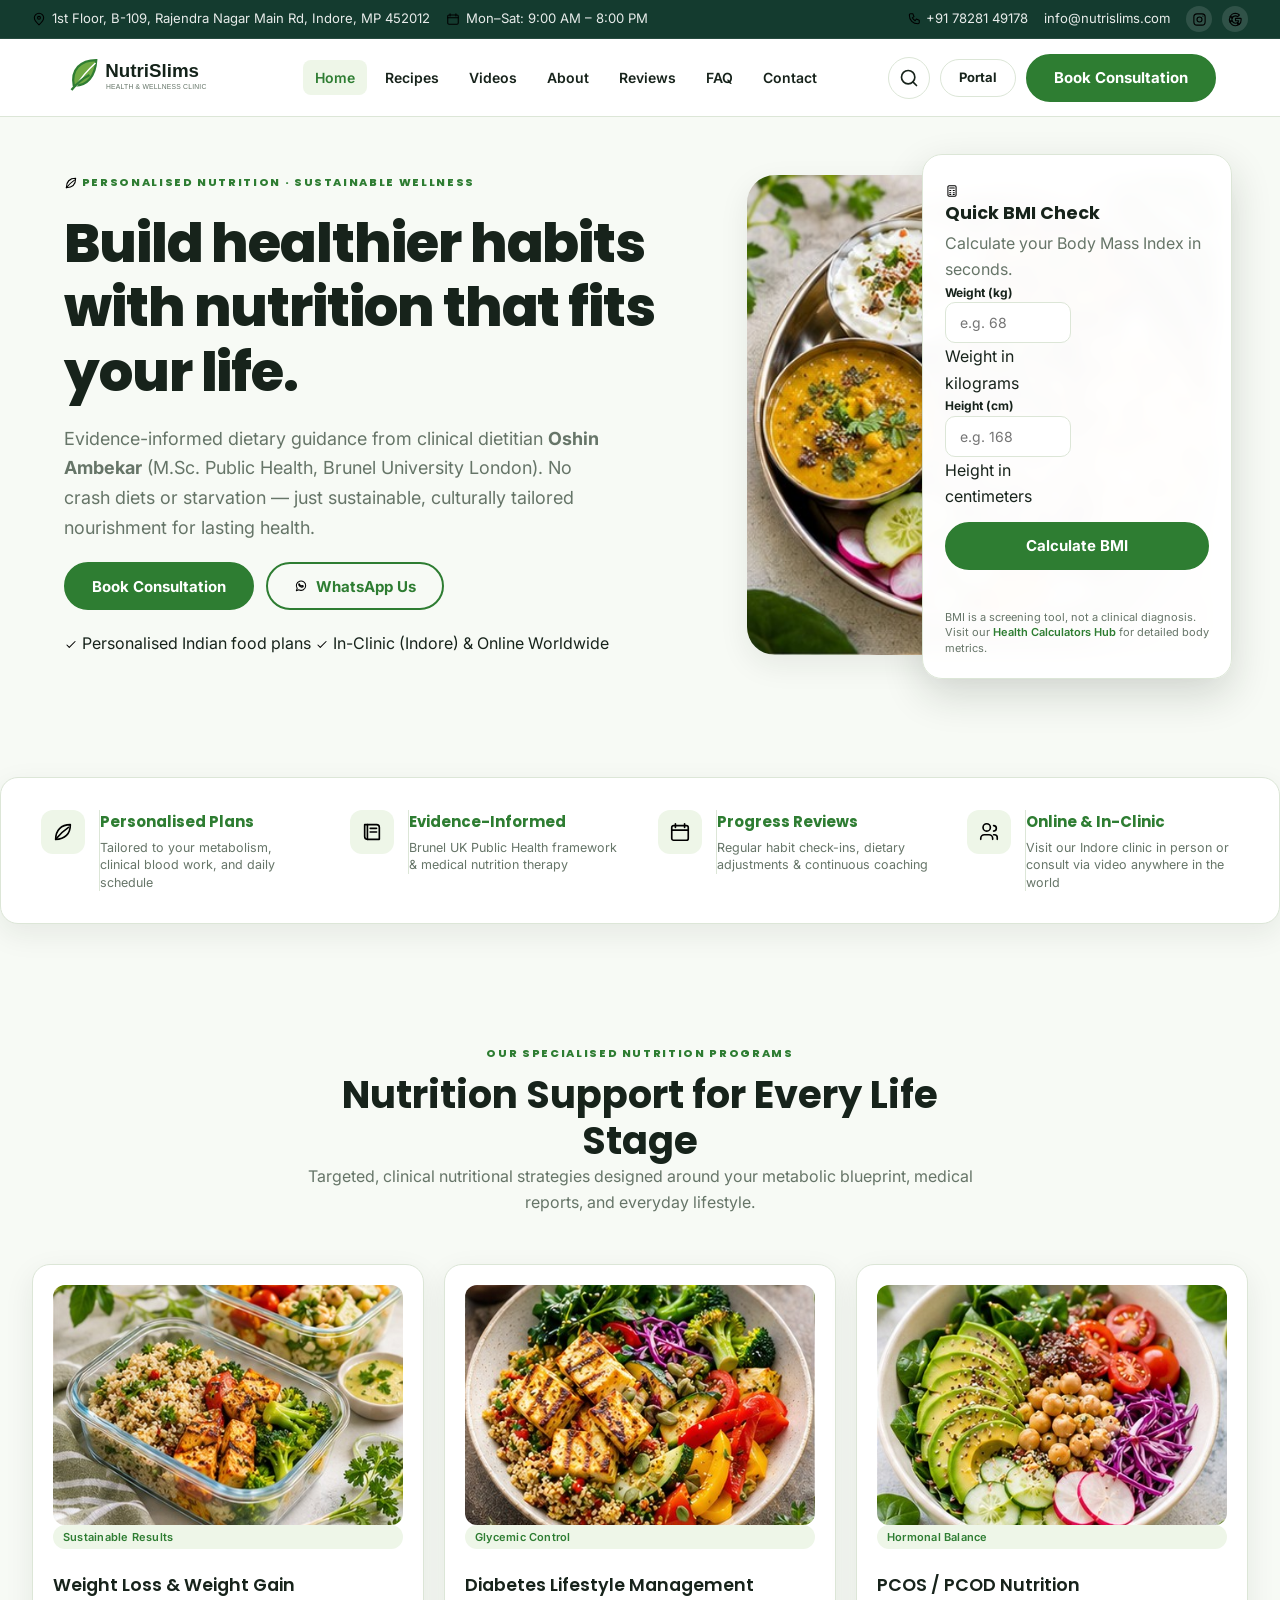
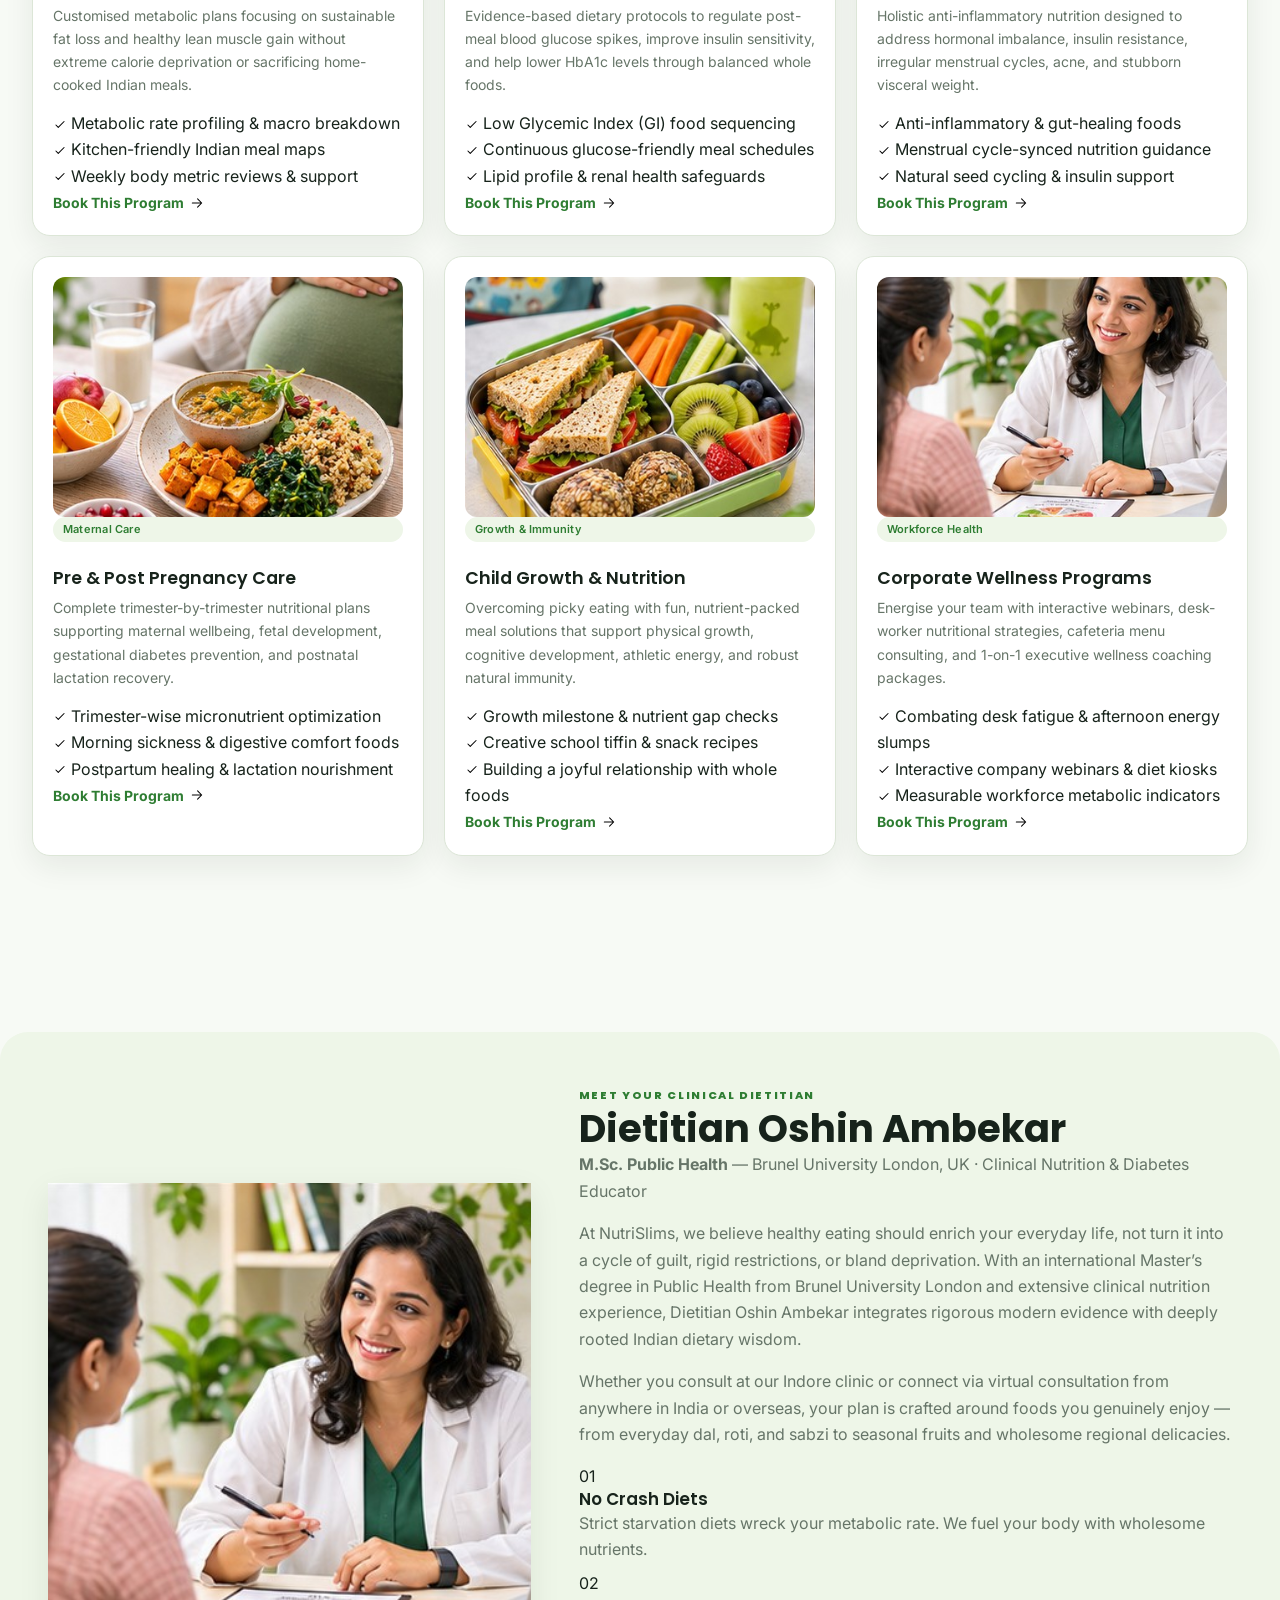
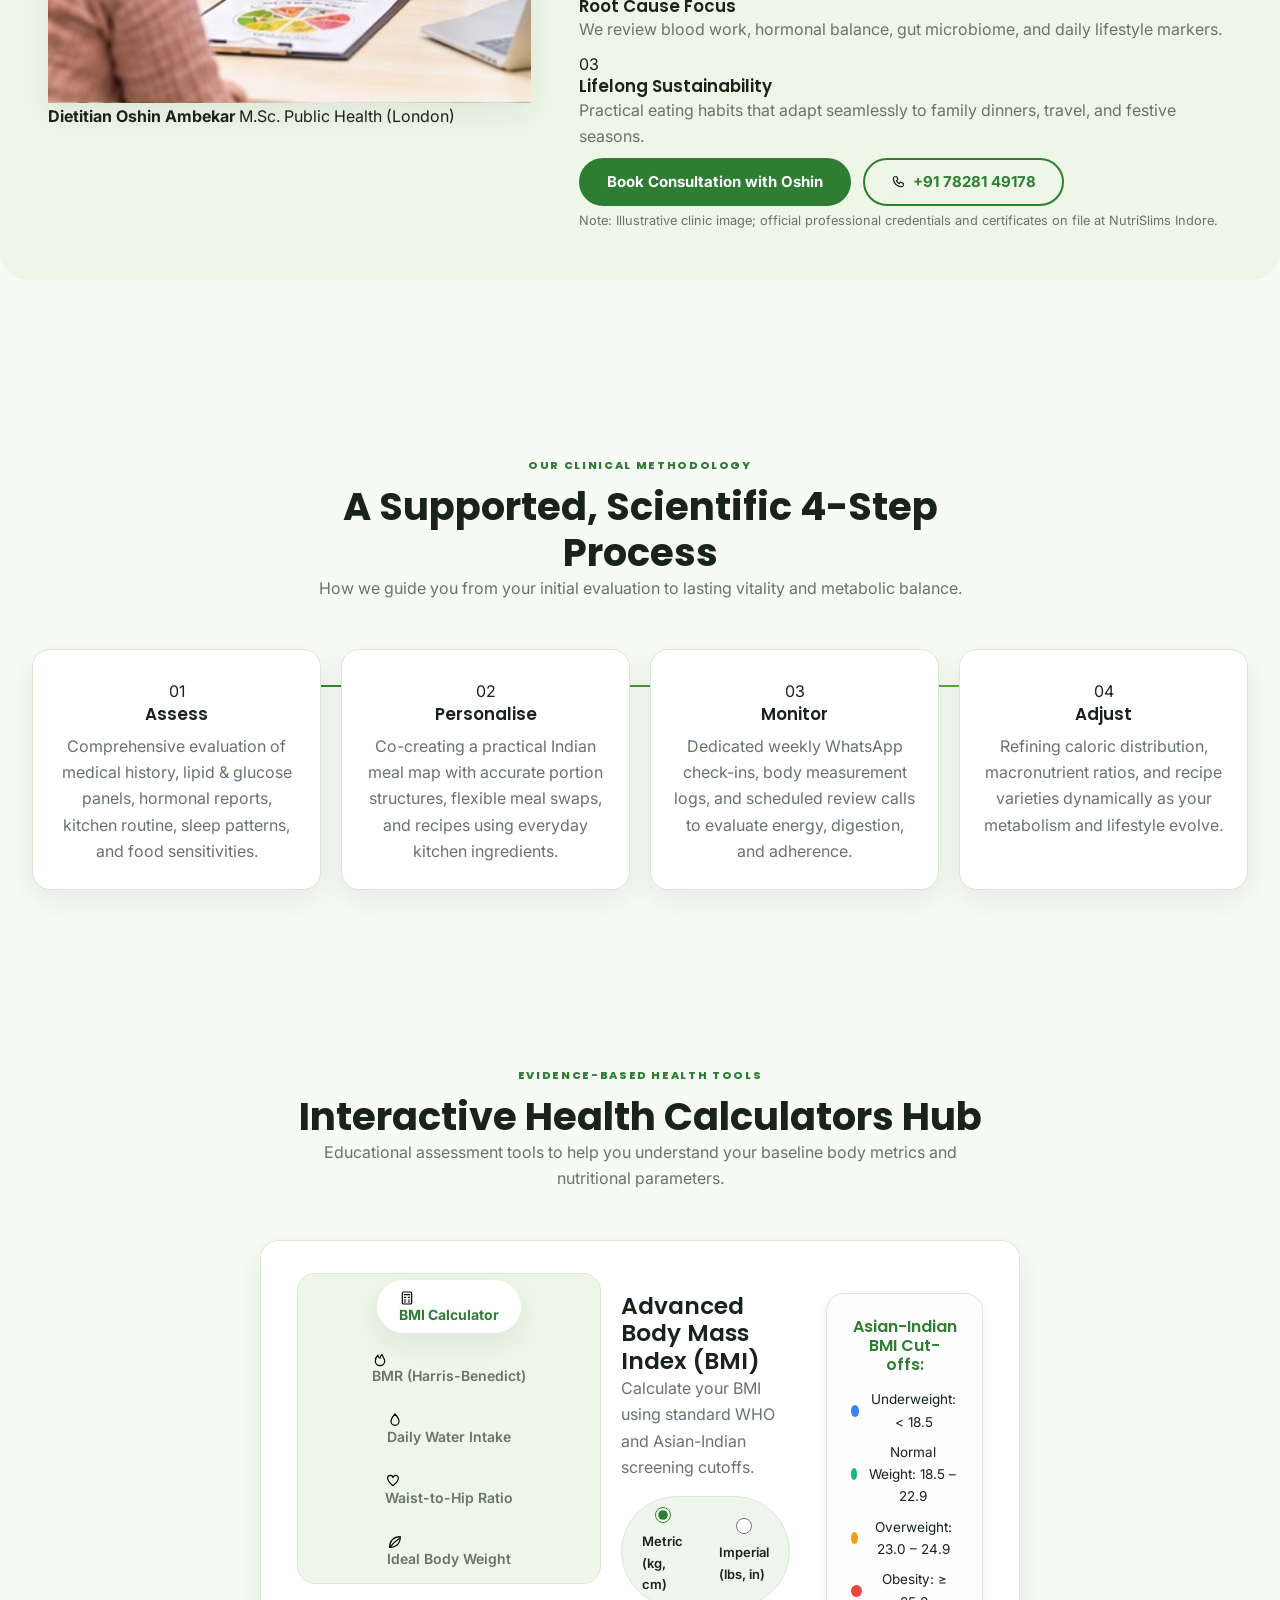
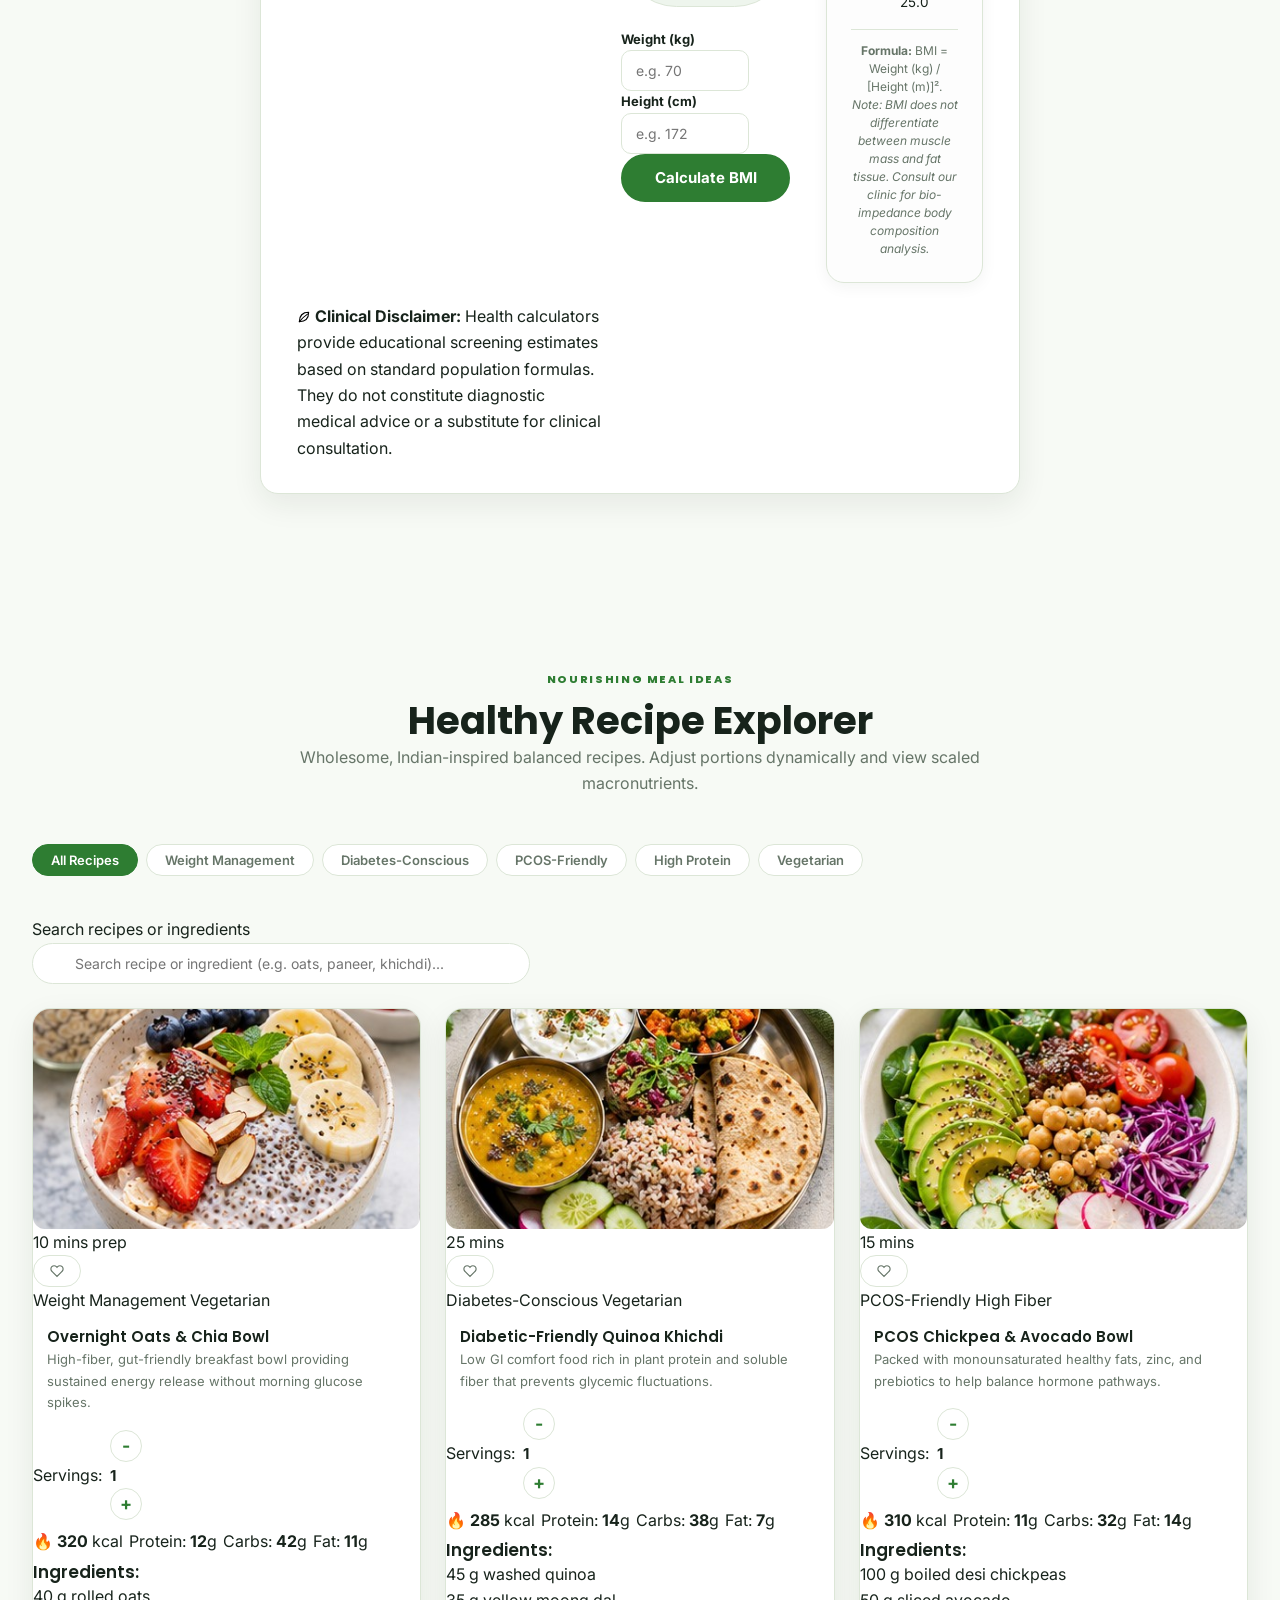
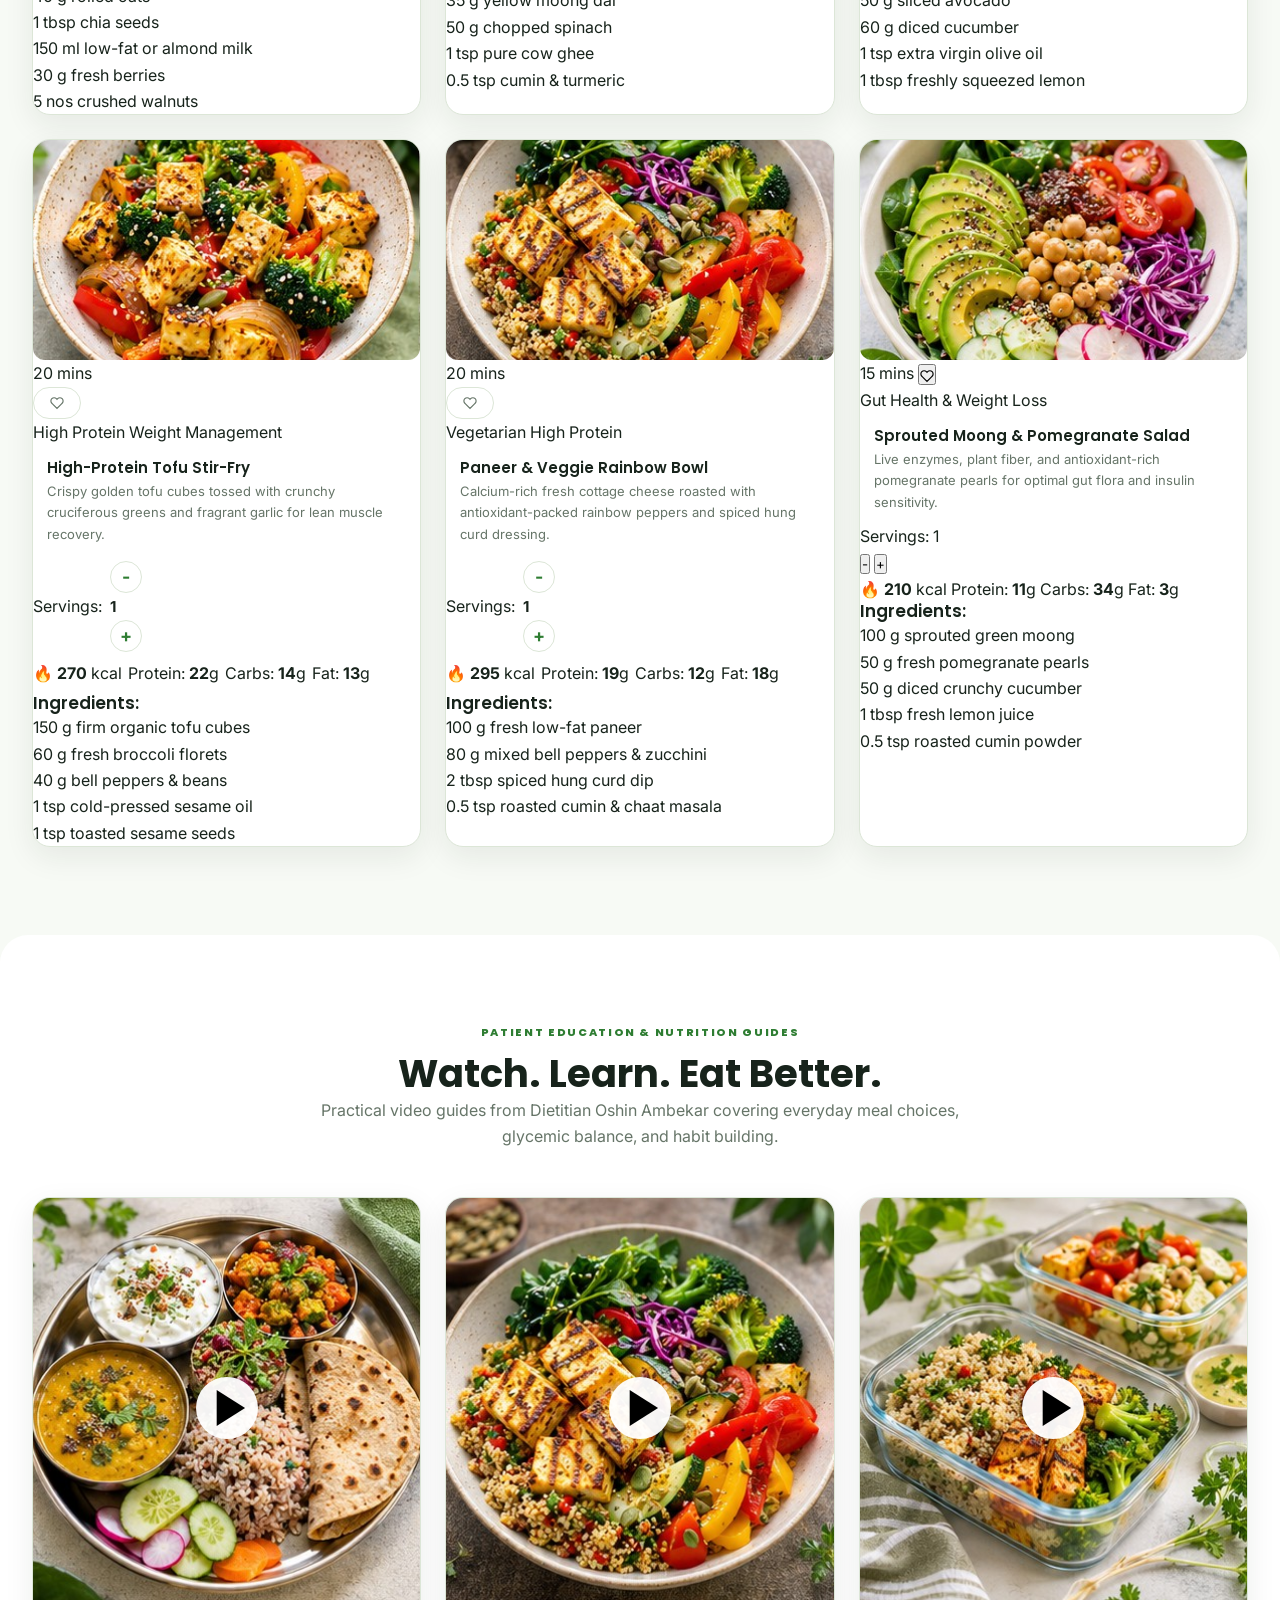
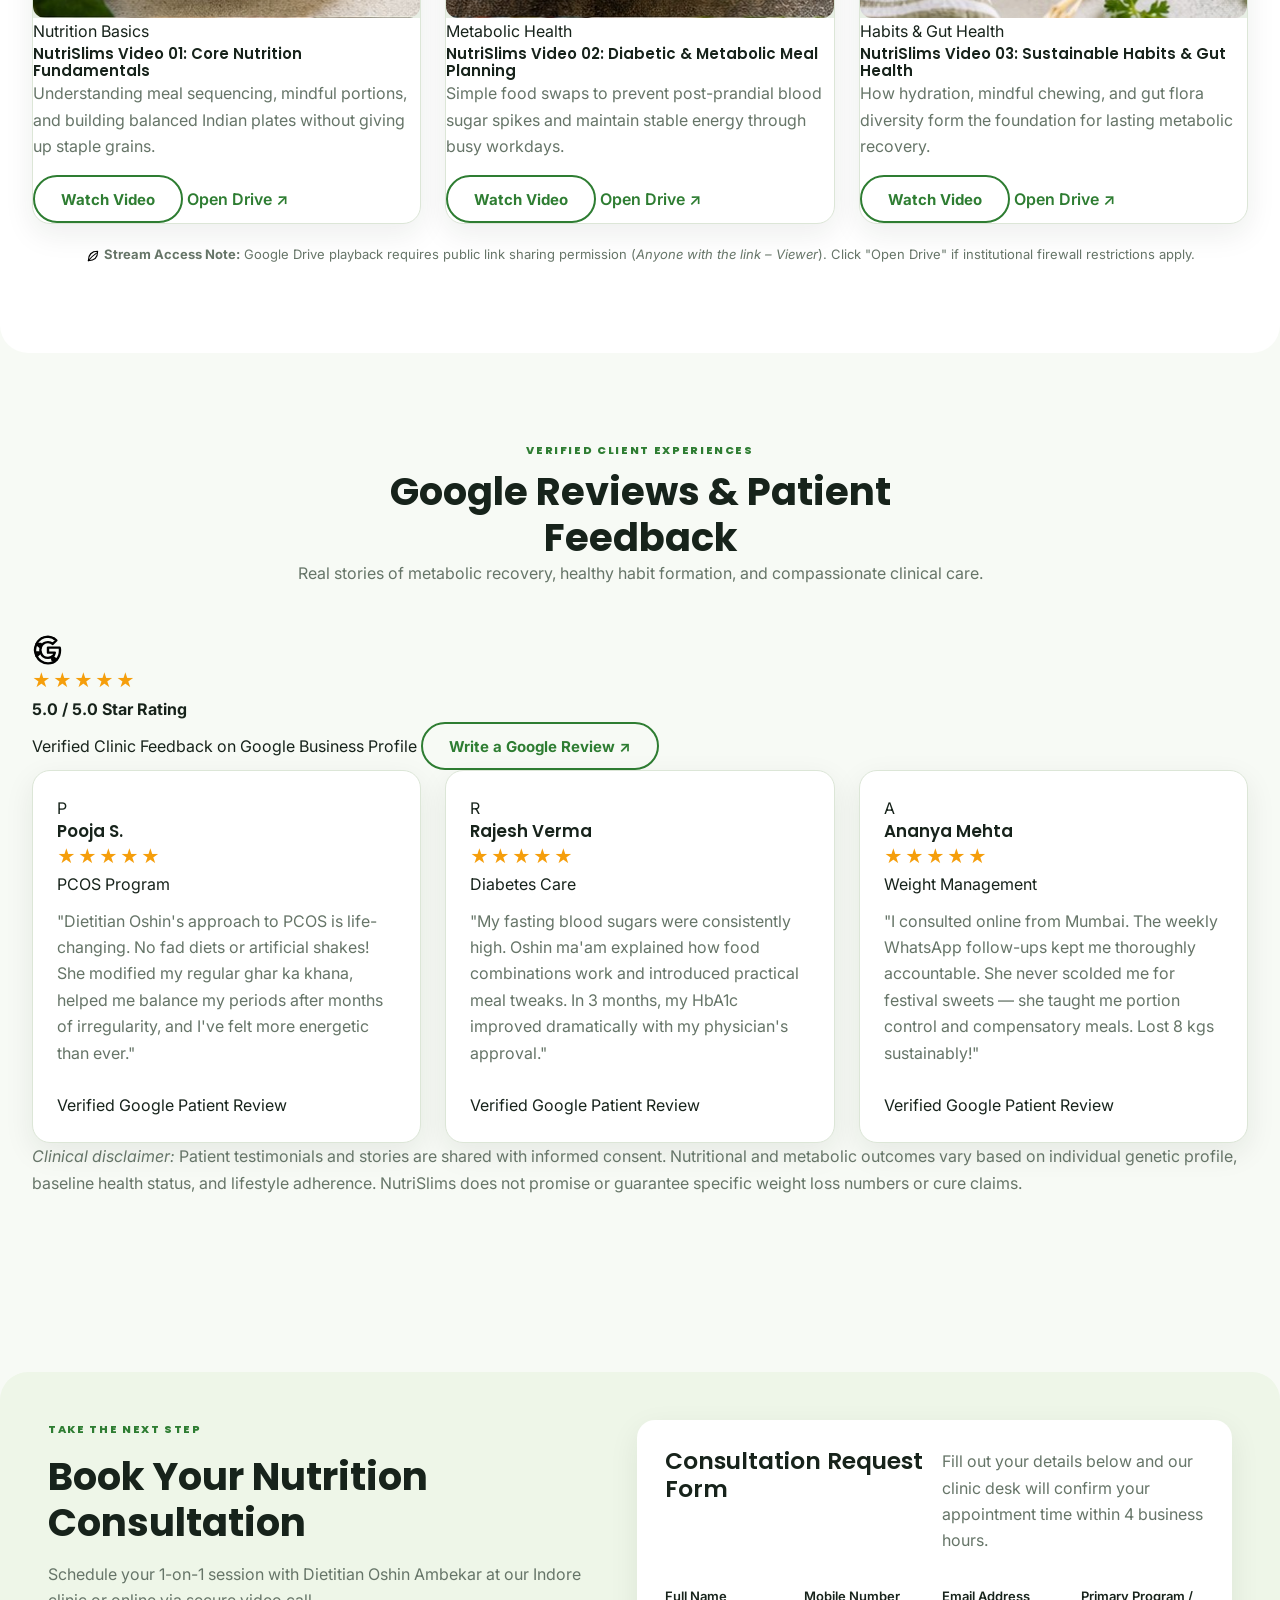
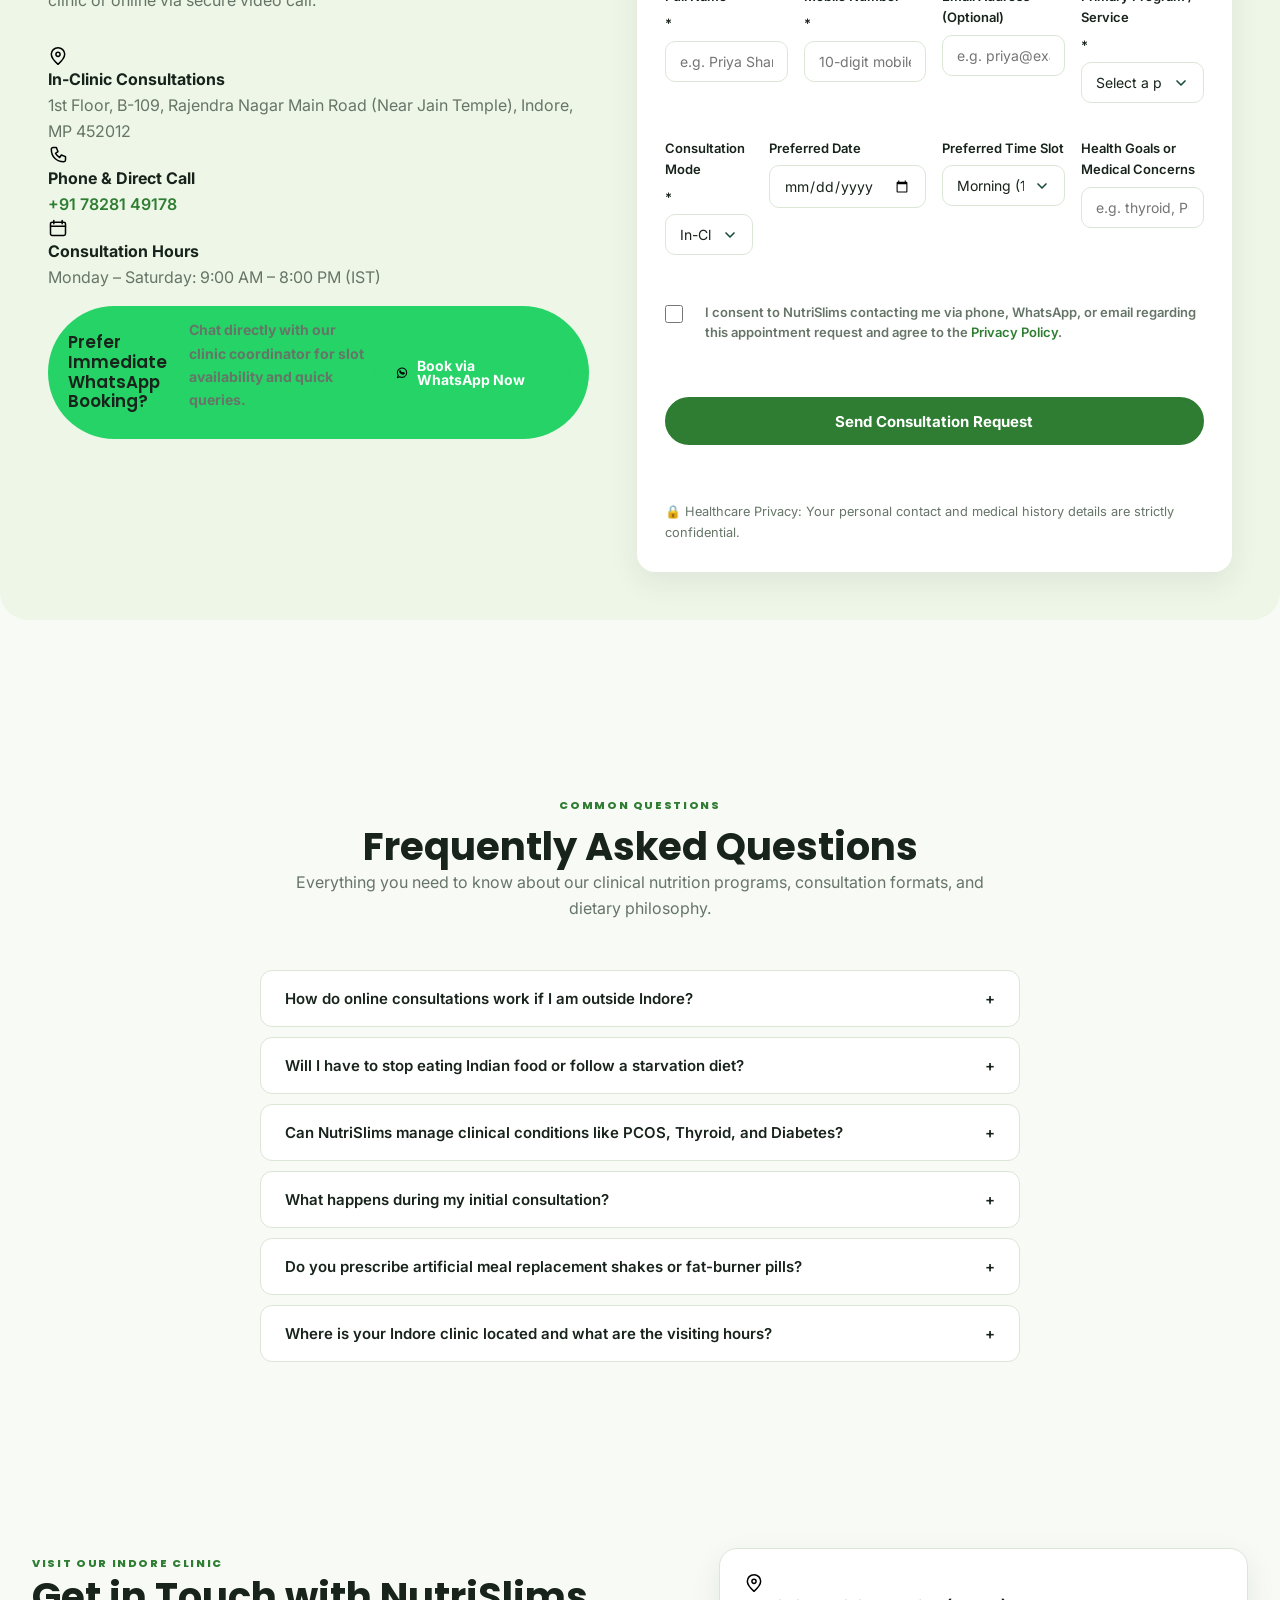
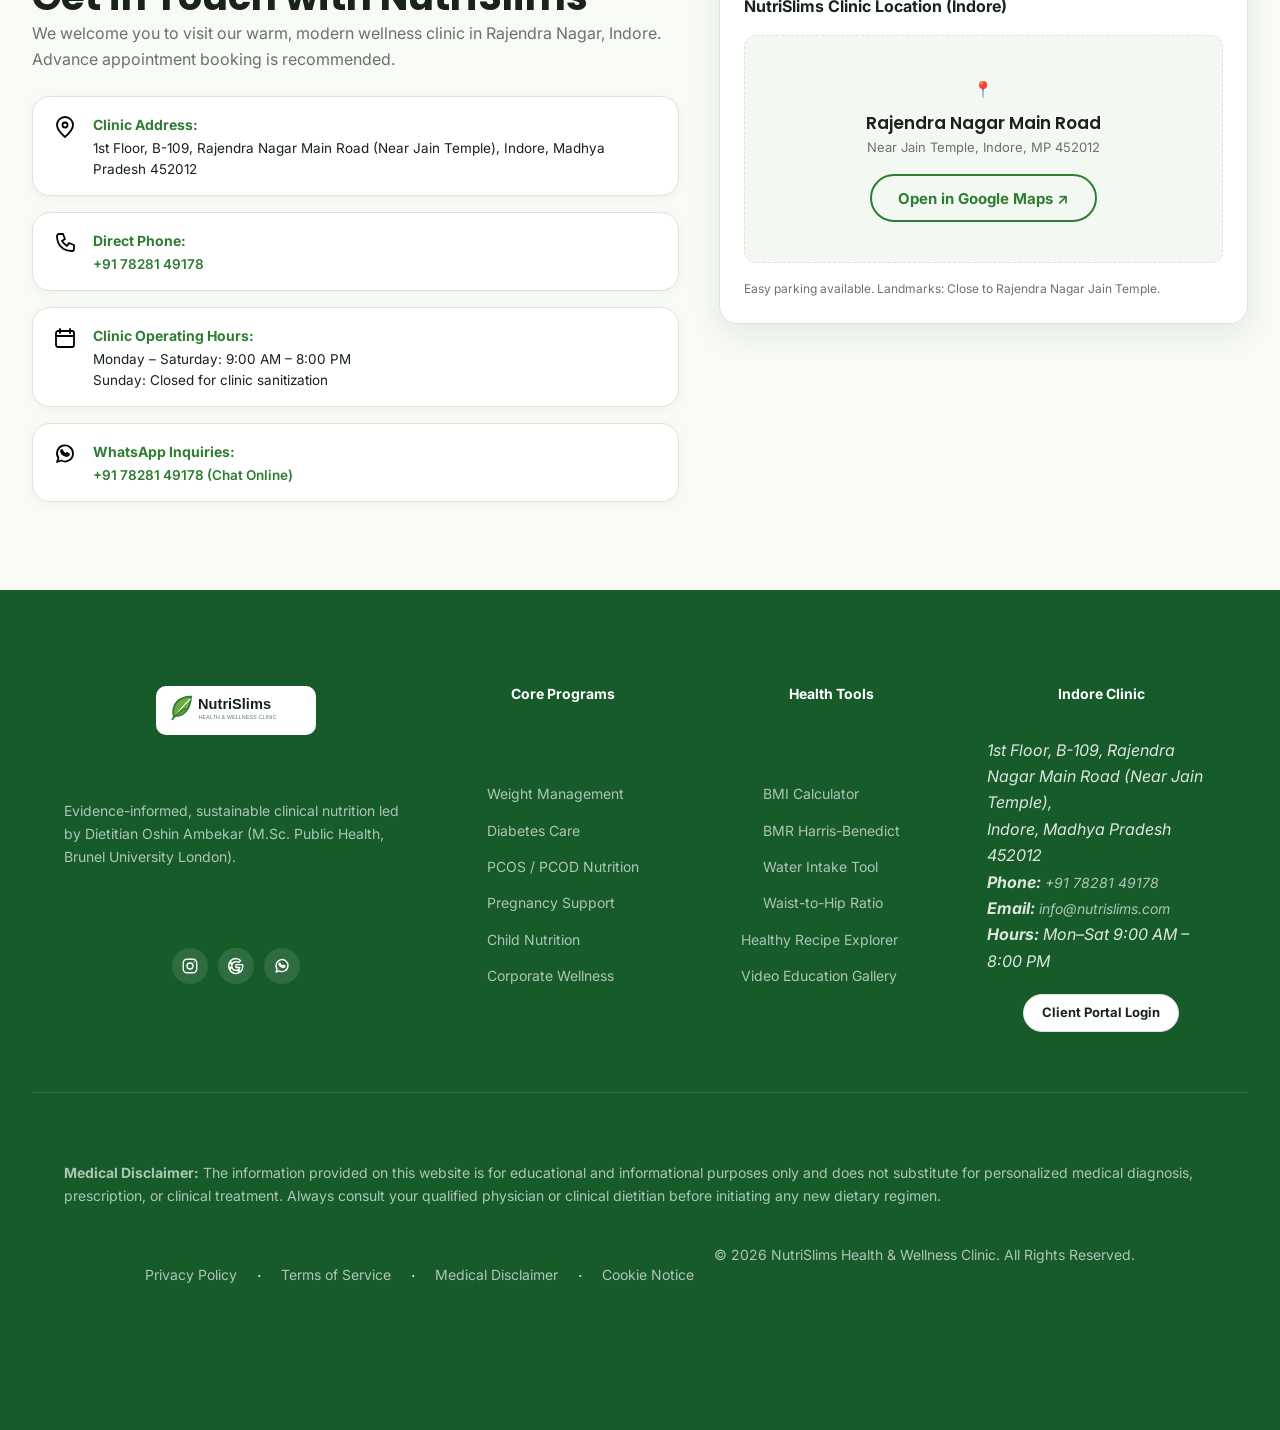
==== commit a789d4ce: "Deploy v2.6.0: Add explicit SVG dropdown chevron arrow to select elements and bump cache version" ====
--- a/ads/NutriSlims_Website_Developer_Package/prototype/index.html
+++ b/ads/NutriSlims_Website_Developer_Package/prototype/index.html
@@ -116,8 +116,8 @@
   </script>
 
   <!-- Stylesheets -->
-  <link rel="stylesheet" href="../design/tokens.css?v=2.5.0">
-  <link rel="stylesheet" href="styles.css?v=2.5.0">
+  <link rel="stylesheet" href="../design/tokens.css?v=2.6.0">
+  <link rel="stylesheet" href="styles.css?v=2.6.0">
 </head>
 <body>
   <!-- Accessibility Skip Navigation Link -->
@@ -1935,6 +1935,6 @@
   </button>
 
   <!-- Application Script -->
-  <script src="app.js?v=2.5.0"></script>
+  <script src="app.js?v=2.6.0"></script>
 </body>
 </html>
--- a/ads/NutriSlims_Website_Developer_Package/prototype/styles.css
+++ b/ads/NutriSlims_Website_Developer_Package/prototype/styles.css
@@ -4000,3 +4000,20 @@
   width: 18px !important;
   height: 18px !important;
 }
+
+
+/* Explicit Select Dropdown Chevron */
+select,
+.booking-form select,
+#booking-form select,
+.calc-card select {
+  appearance: none !important;
+  -webkit-appearance: none !important;
+  background-color: var(--c-surface) !important;
+  background-image: url("data:image/svg+xml,%3Csvg xmlns='http://www.w3.org/2000/svg' width='16' height='16' viewBox='0 0 24 24' fill='none' stroke='%231b4d3e' stroke-width='2.5' stroke-linecap='round' stroke-linejoin='round'%3E%3Cpolyline points='6 9 12 15 18 9'%3E%3C/polyline%3E%3C/svg%3E") !important;
+  background-repeat: no-repeat !important;
+  background-position: calc(100% - 14px) center !important;
+  background-size: 16px 16px !important;
+  padding-right: 40px !important;
+  cursor: pointer !important;
+}
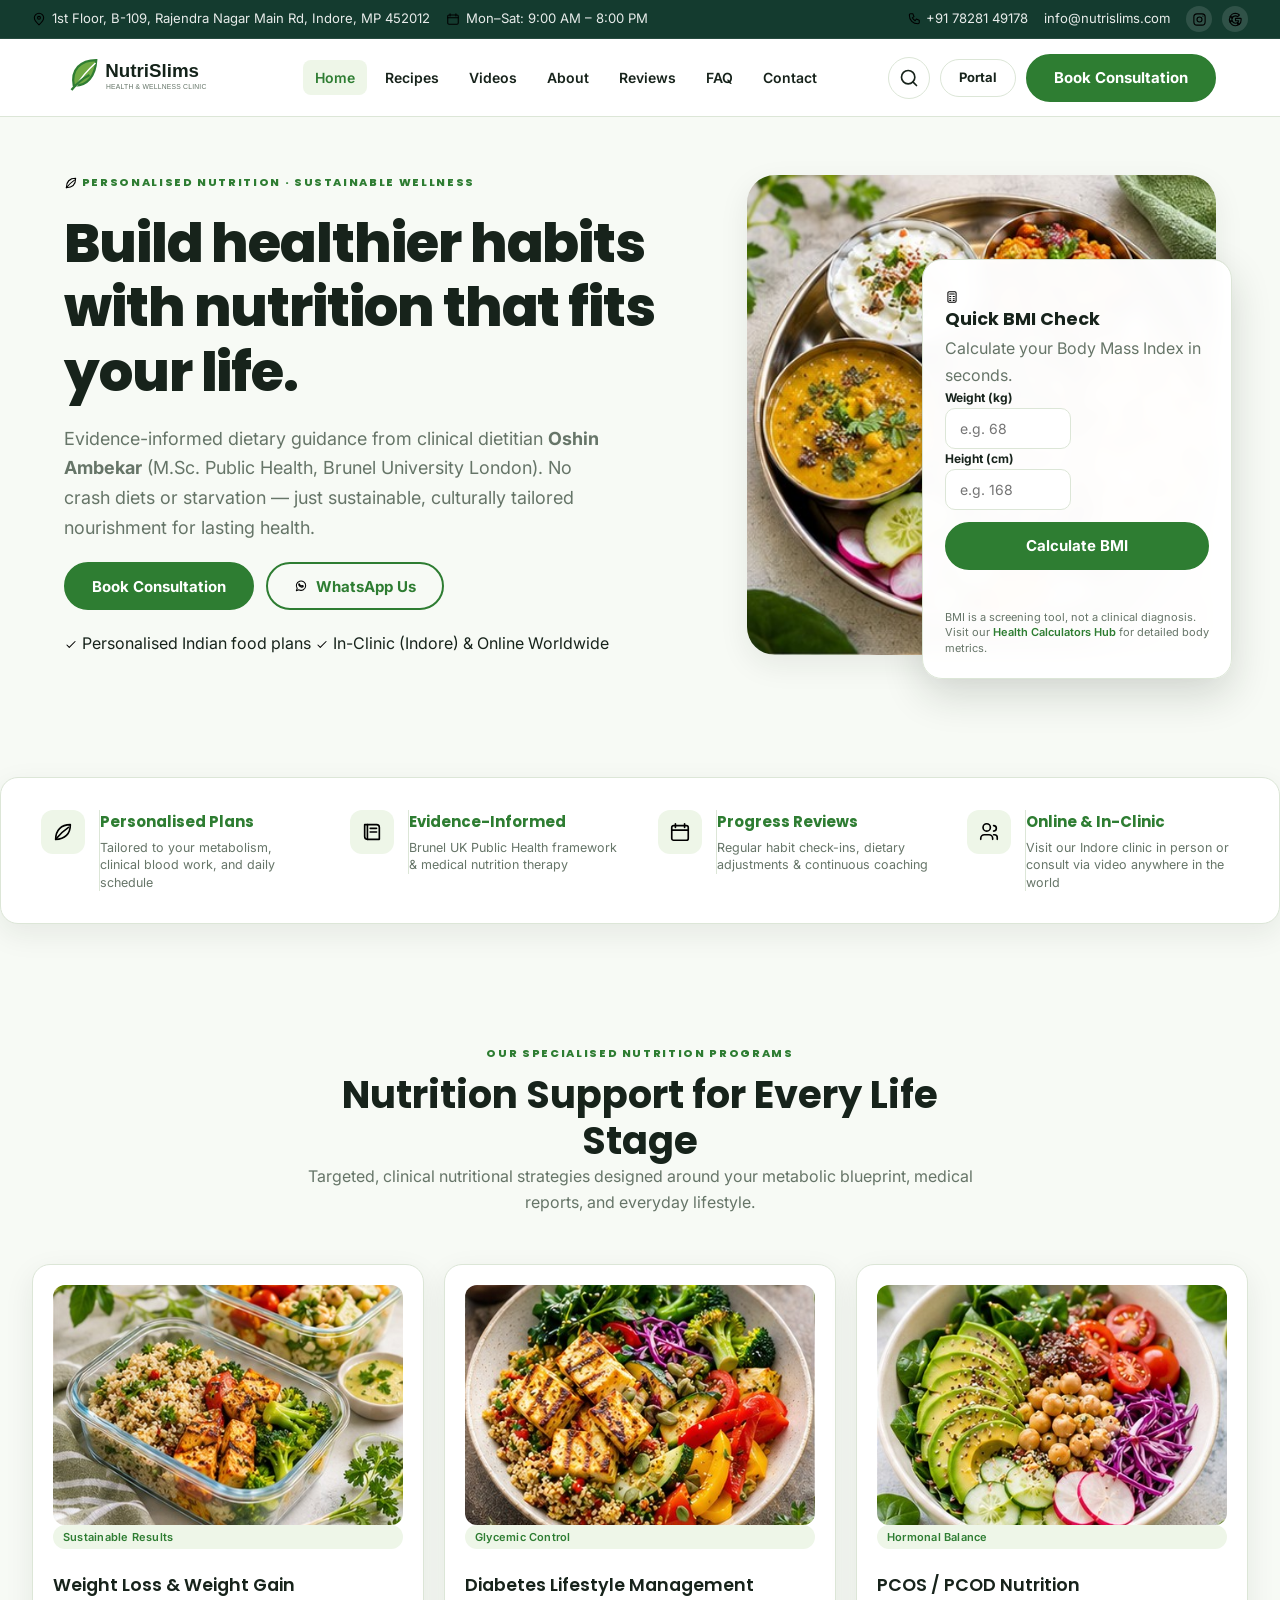
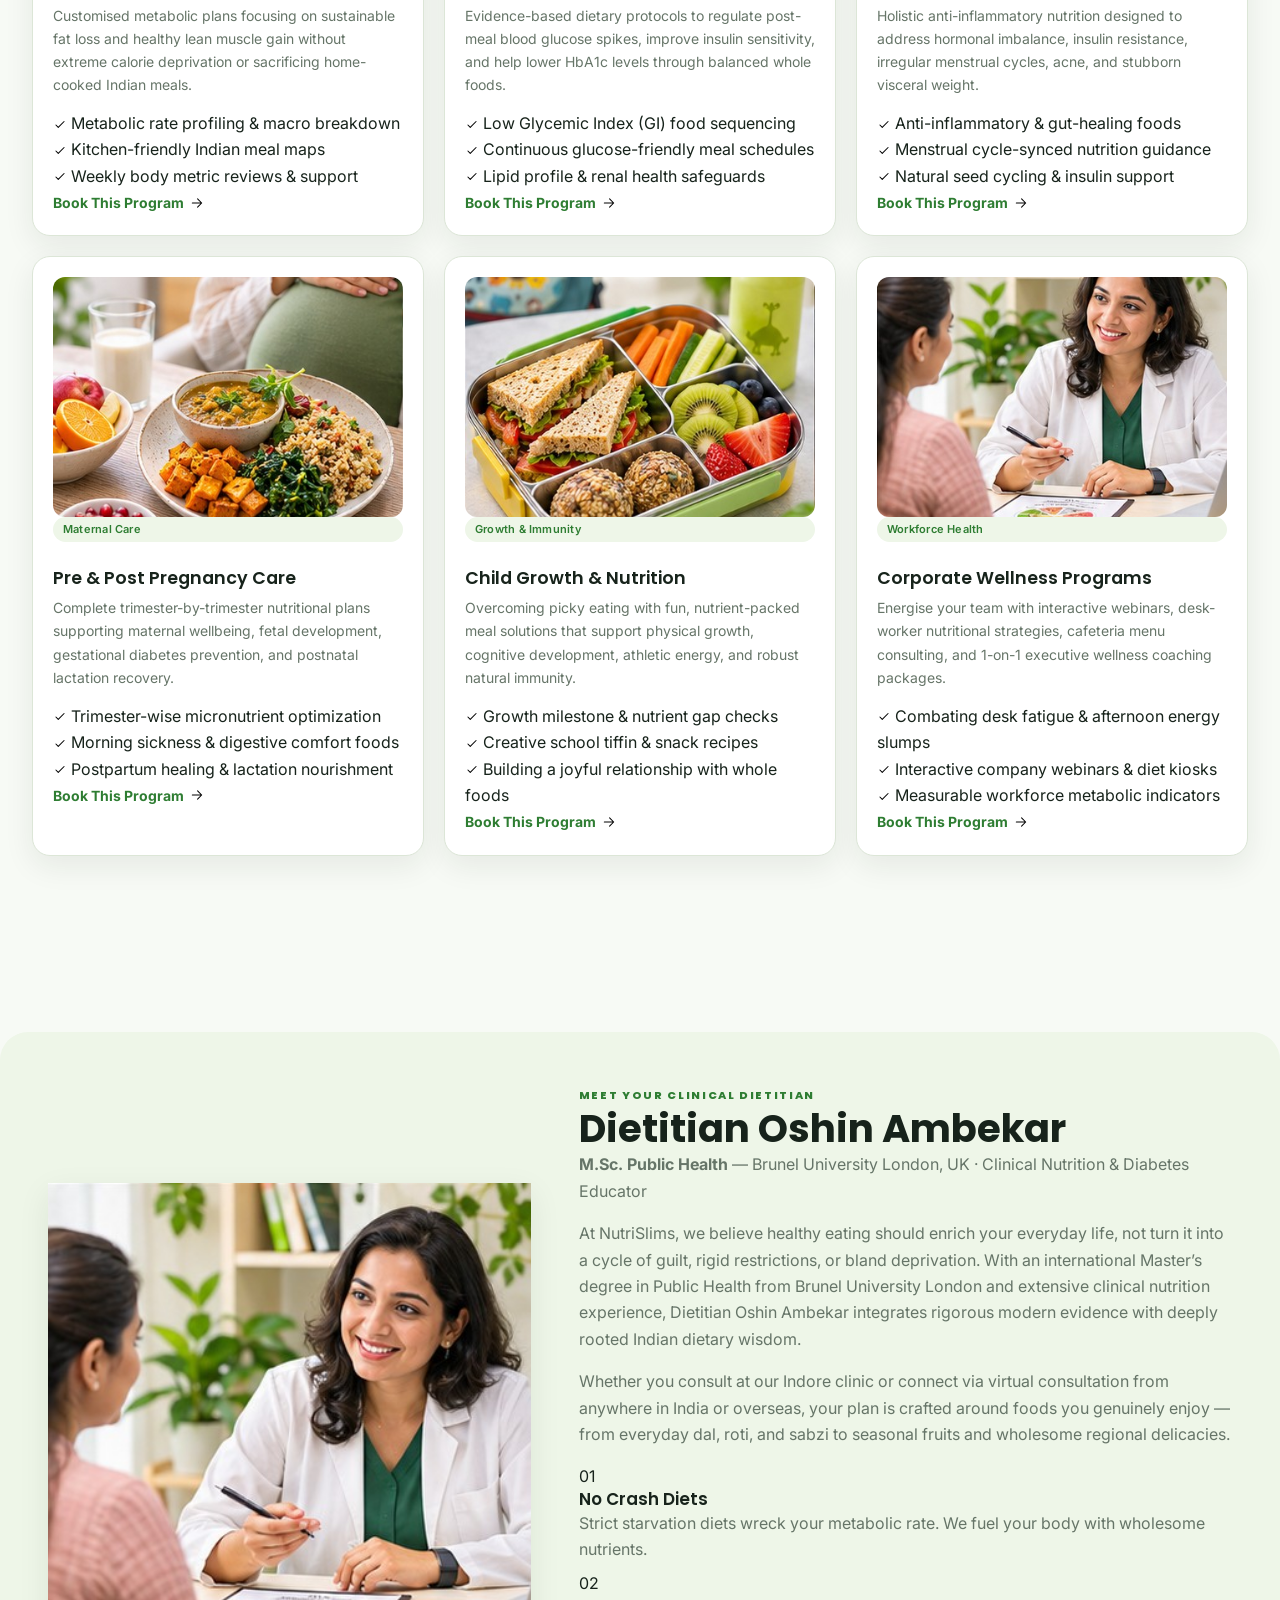
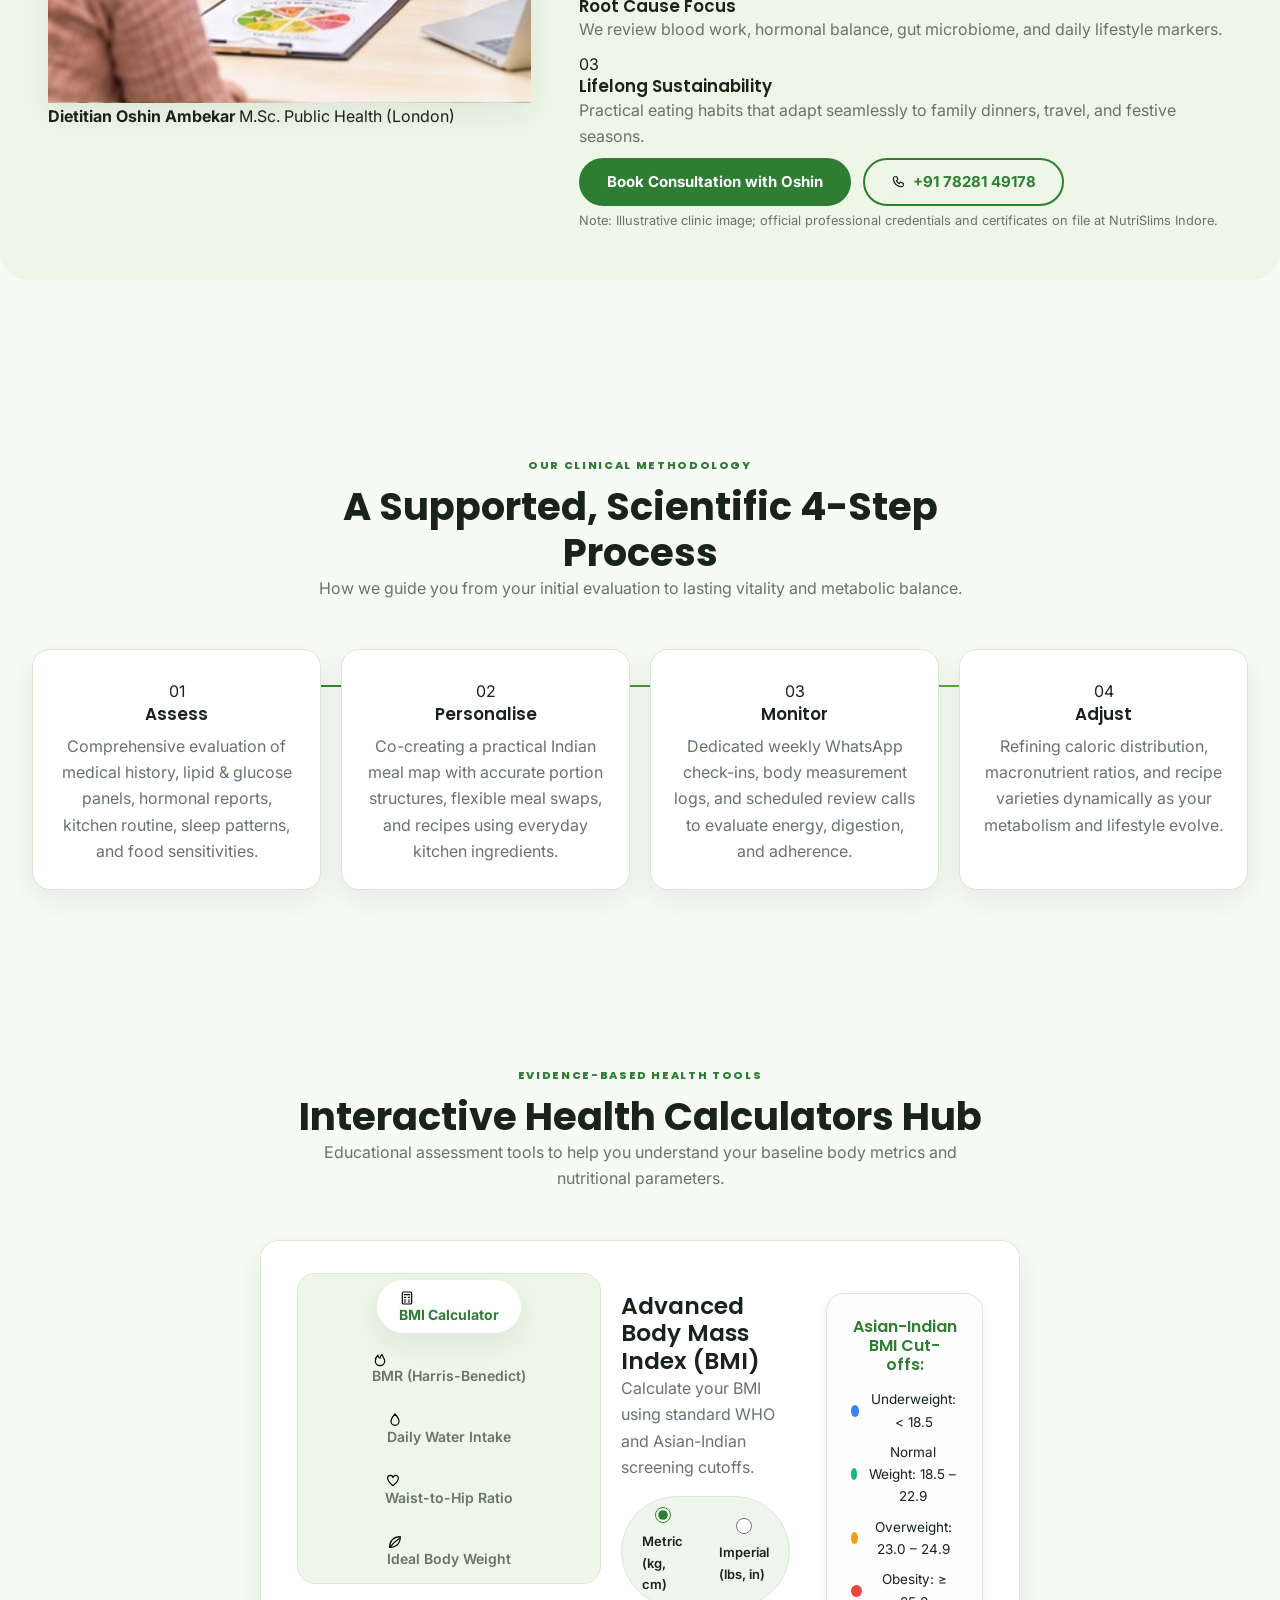
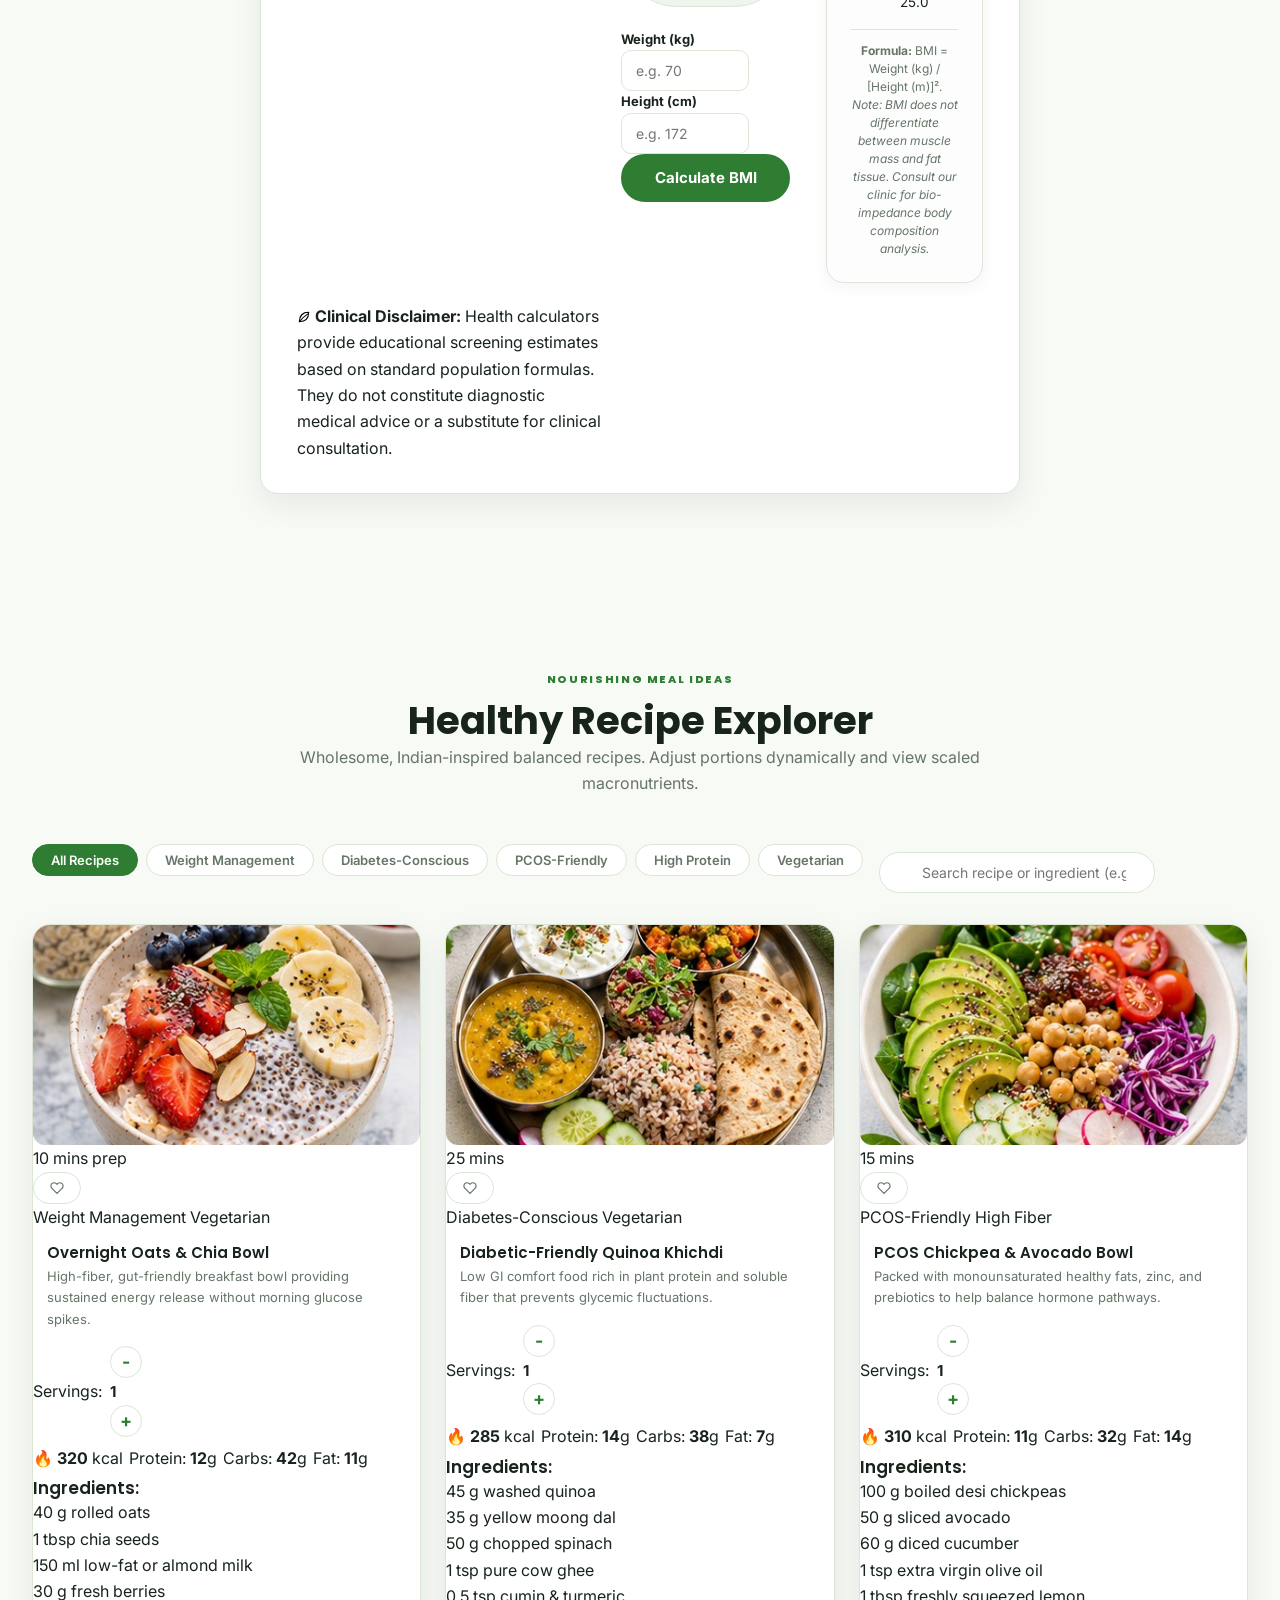
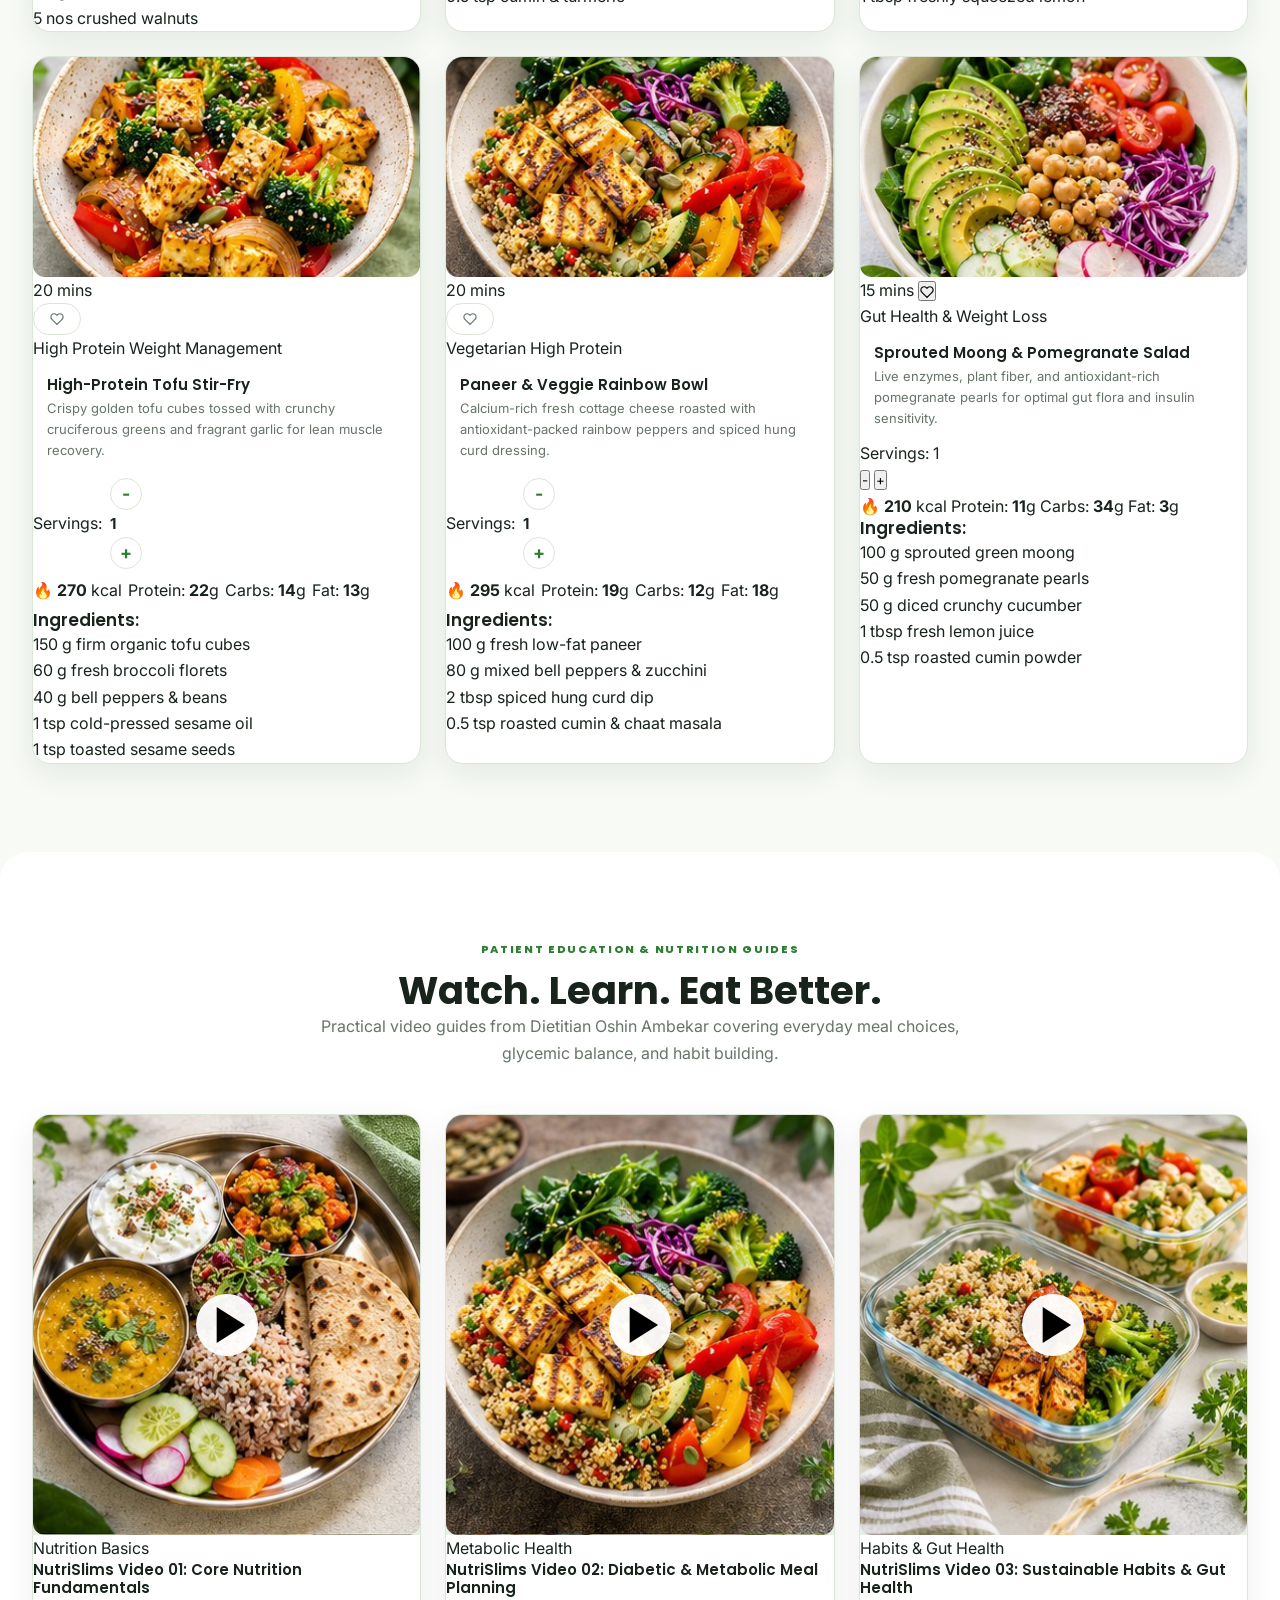
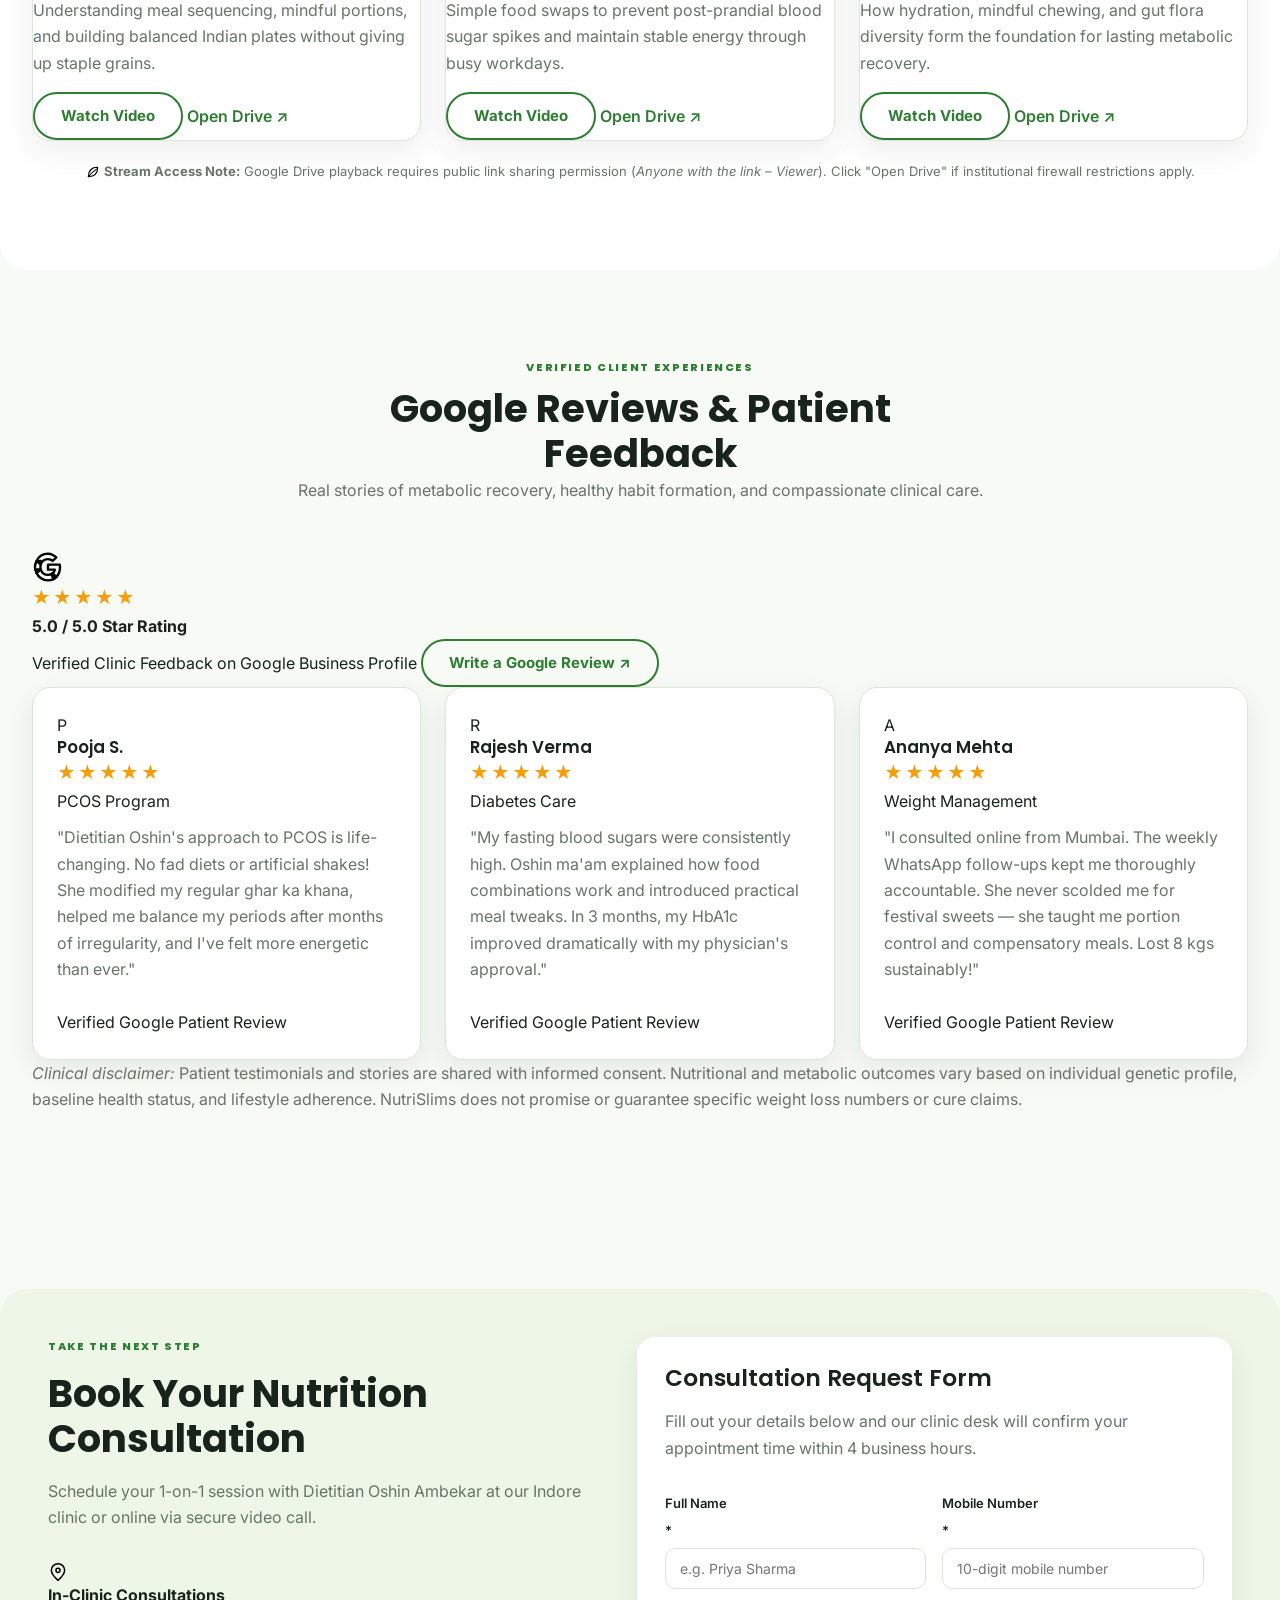
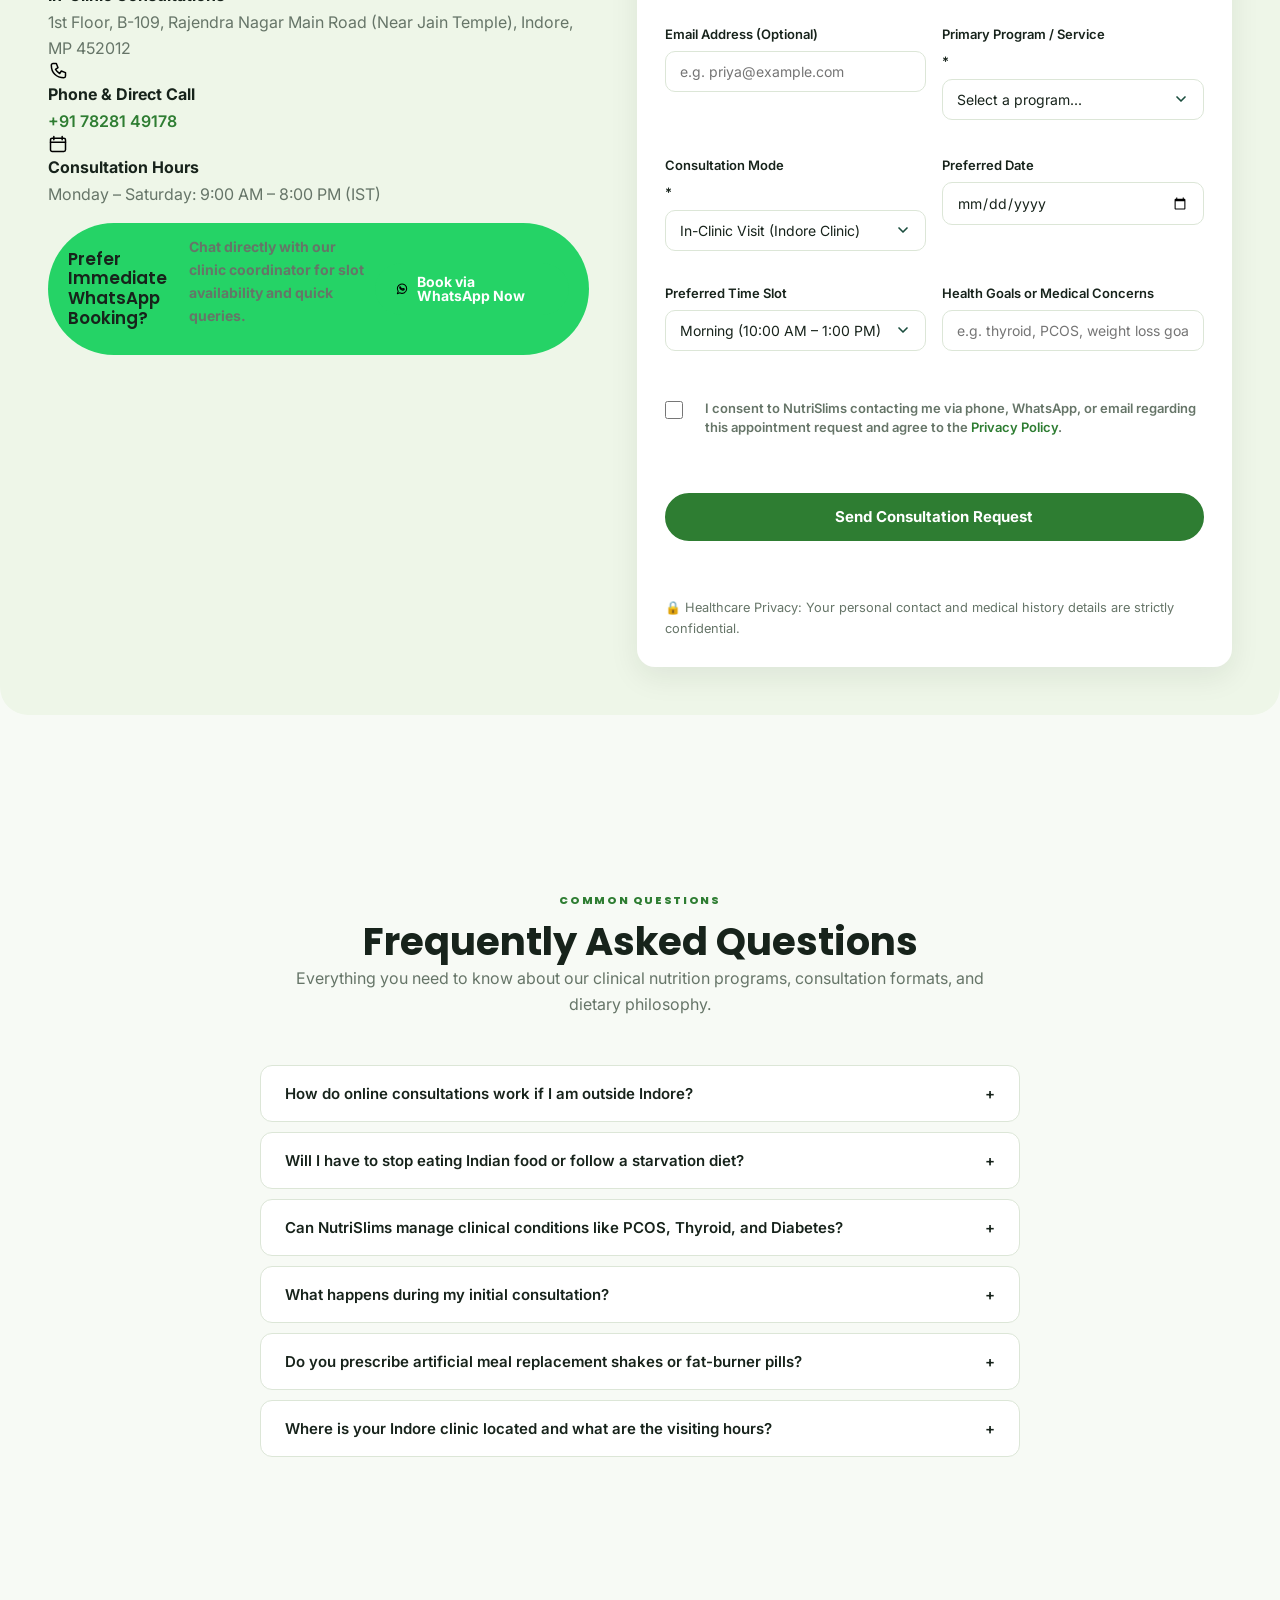
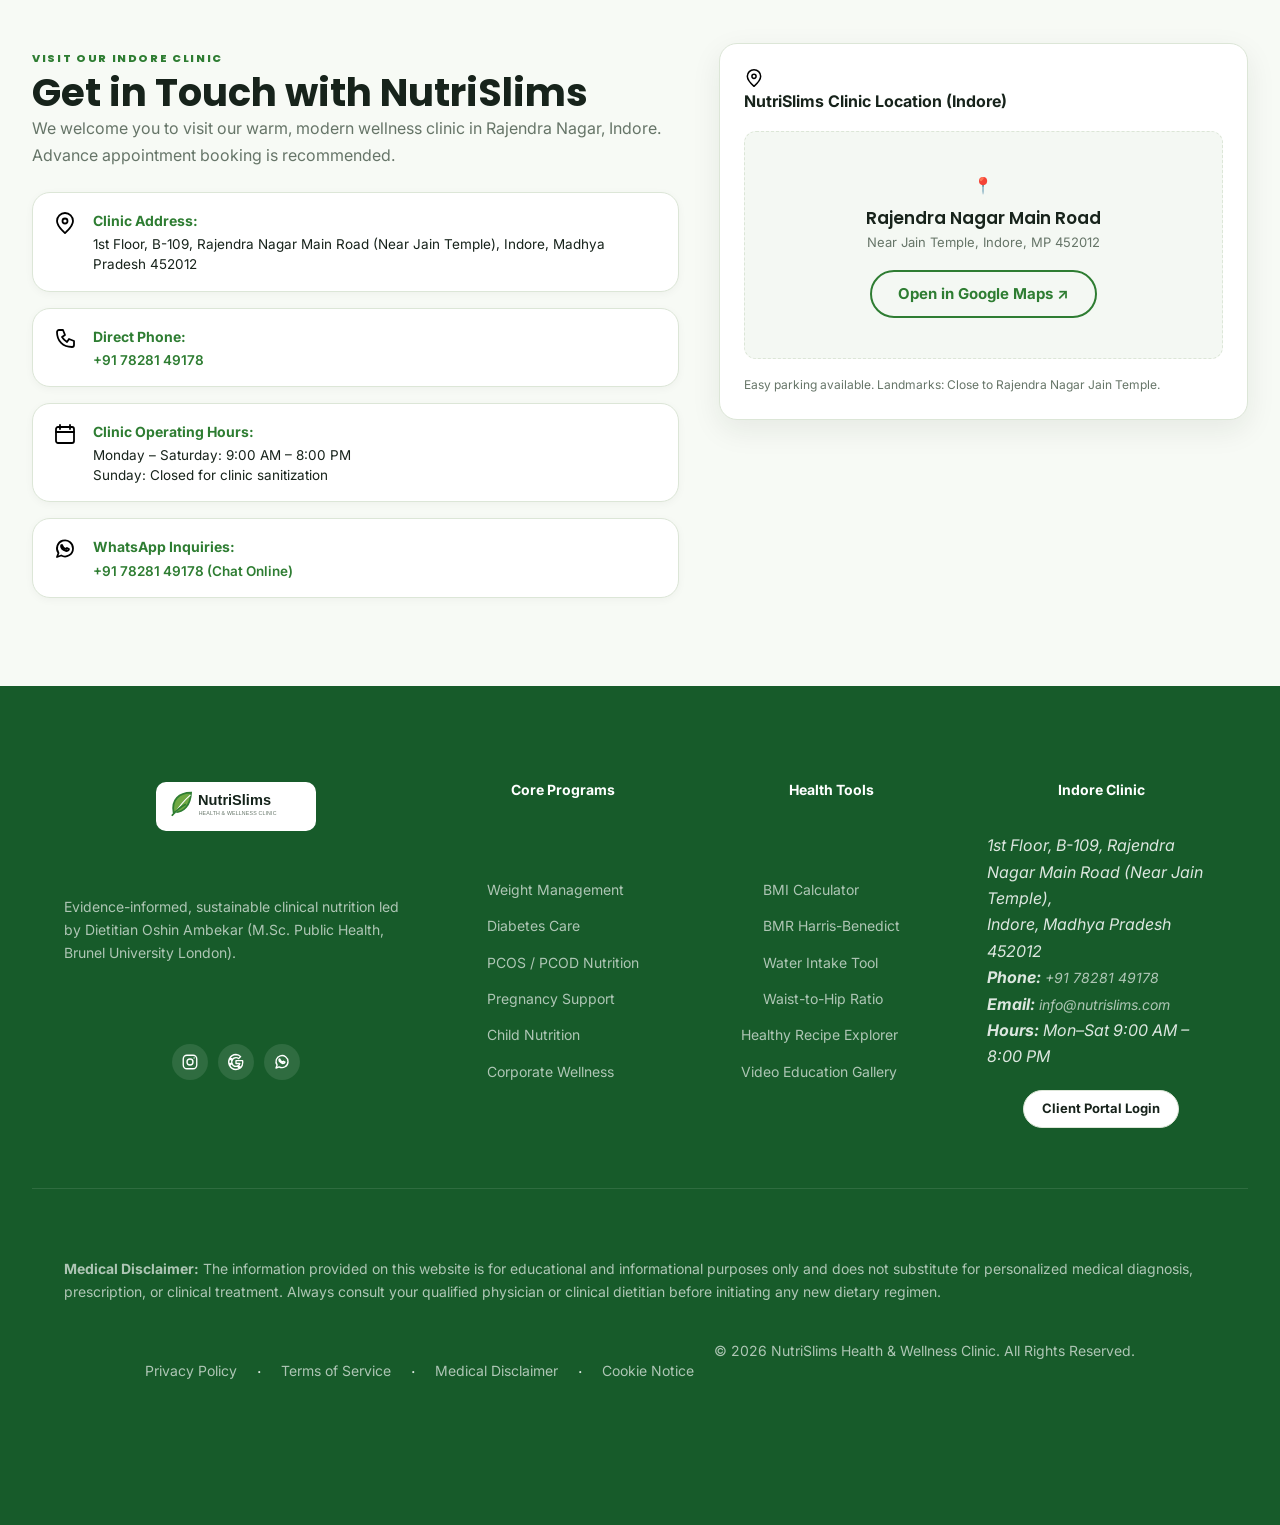
==== commit fe881353: "Deploy v2.7.0: Fix .sr-only utility visibility, convert booking form to flex column with spacious 2-" ====
--- a/ads/NutriSlims_Website_Developer_Package/prototype/index.html
+++ b/ads/NutriSlims_Website_Developer_Package/prototype/index.html
@@ -116,8 +116,8 @@
   </script>
 
   <!-- Stylesheets -->
-  <link rel="stylesheet" href="../design/tokens.css?v=2.6.0">
-  <link rel="stylesheet" href="styles.css?v=2.6.0">
+  <link rel="stylesheet" href="../design/tokens.css?v=2.7.0">
+  <link rel="stylesheet" href="styles.css?v=2.7.0">
 </head>
 <body>
   <!-- Accessibility Skip Navigation Link -->
@@ -1935,6 +1935,6 @@
   </button>
 
   <!-- Application Script -->
-  <script src="app.js?v=2.6.0"></script>
+  <script src="app.js?v=2.7.0"></script>
 </body>
 </html>
--- a/ads/NutriSlims_Website_Developer_Package/prototype/styles.css
+++ b/ads/NutriSlims_Website_Developer_Package/prototype/styles.css
@@ -1,3 +1,17 @@
+
+/* Accessibility: Screen Reader Only Utility */
+.sr-only,
+.visually-hidden {
+  position: absolute !important;
+  width: 1px !important;
+  height: 1px !important;
+  padding: 0 !important;
+  margin: -1px !important;
+  overflow: hidden !important;
+  clip: rect(0, 0, 0, 0) !important;
+  white-space: nowrap !important;
+  border: 0 !important;
+}
 /* =================================================================
    NutriSlims Health & Wellness Clinic – Comprehensive Stylesheet
    Design system: tokens.css + tokens.json
@@ -1761,13 +1775,13 @@
 
 .booking-form,
 #booking-form {
-  display: grid;
-  grid-template-columns: 1fr 1fr;
-  gap: 16px;
-  background: var(--c-surface);
-  padding: 28px;
-  border-radius: var(--radius-card);
-  box-shadow: var(--shadow-card);
+  display: flex !important;
+  flex-direction: column !important;
+  gap: 16px !important;
+  background: var(--c-surface) !important;
+  padding: 28px !important;
+  border-radius: var(--radius-card) !important;
+  box-shadow: var(--shadow-card) !important;
 }
 
 /* Full-width booking form fields */
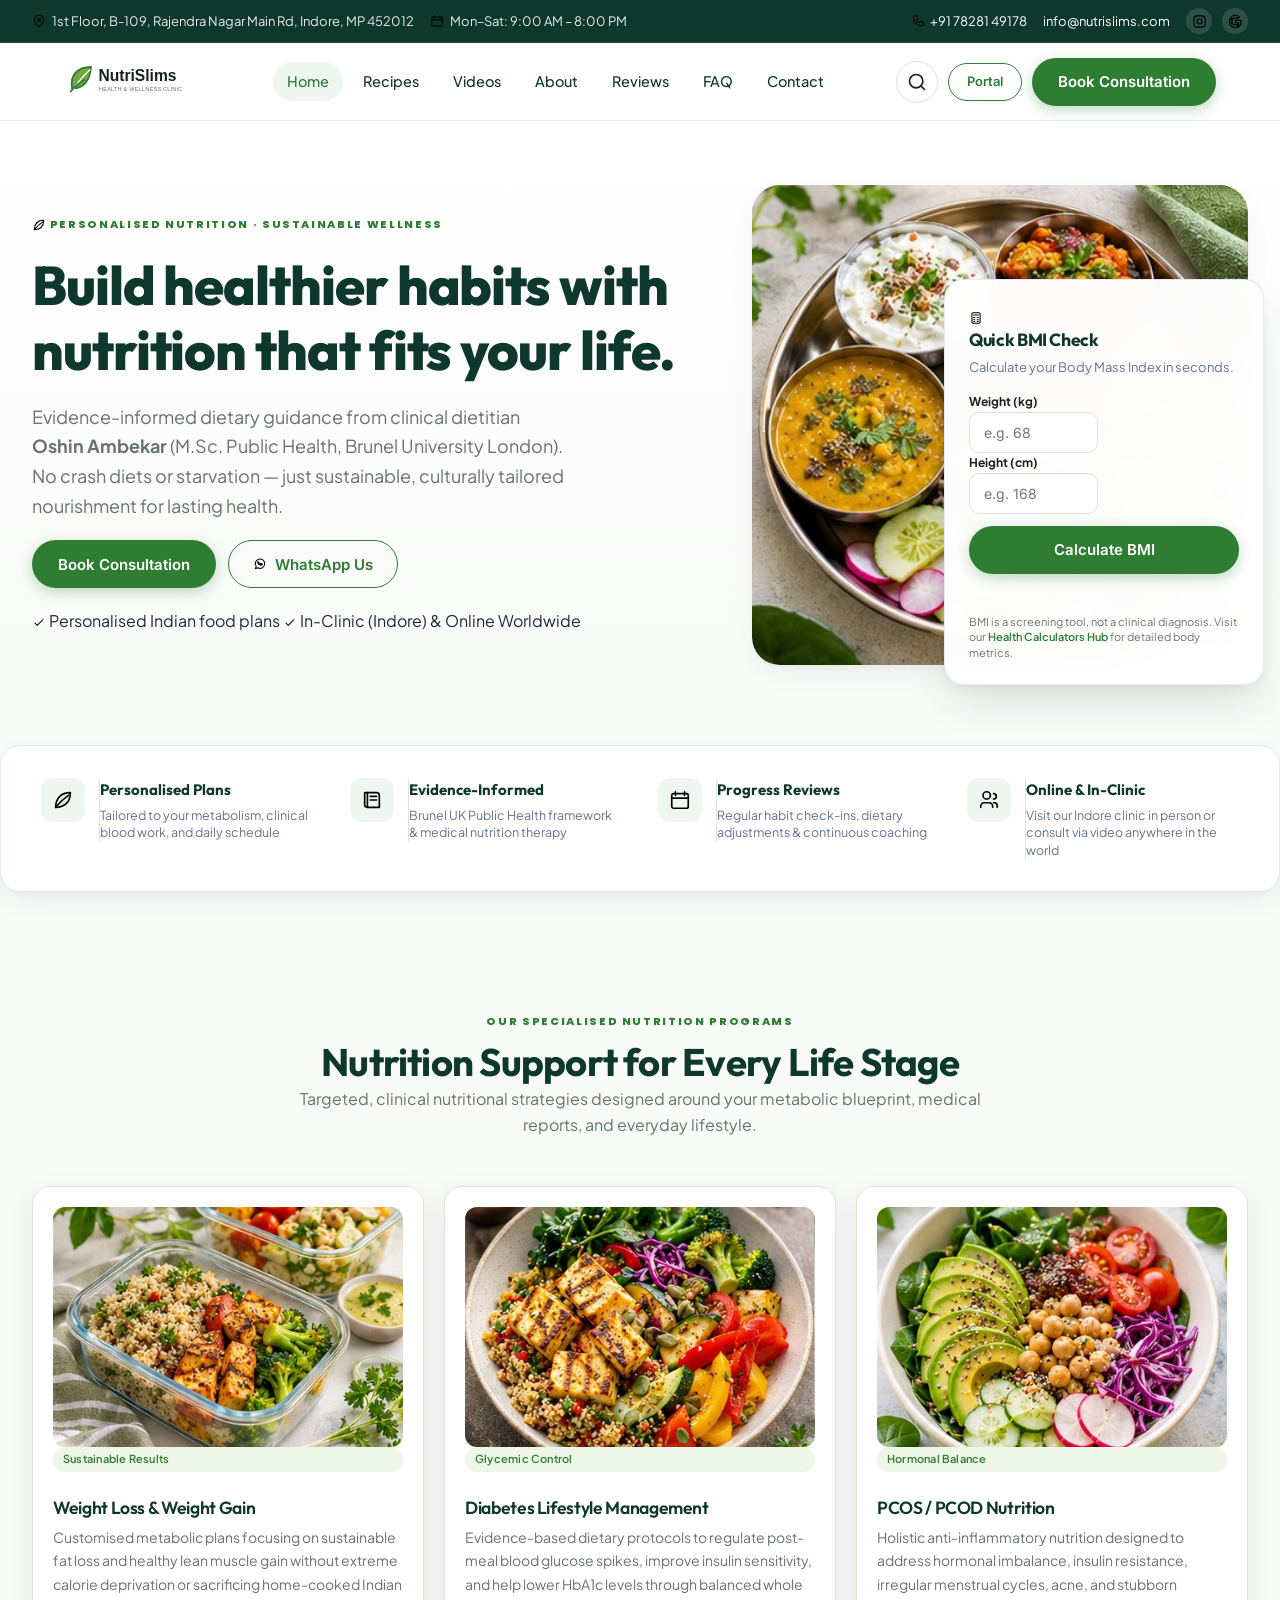
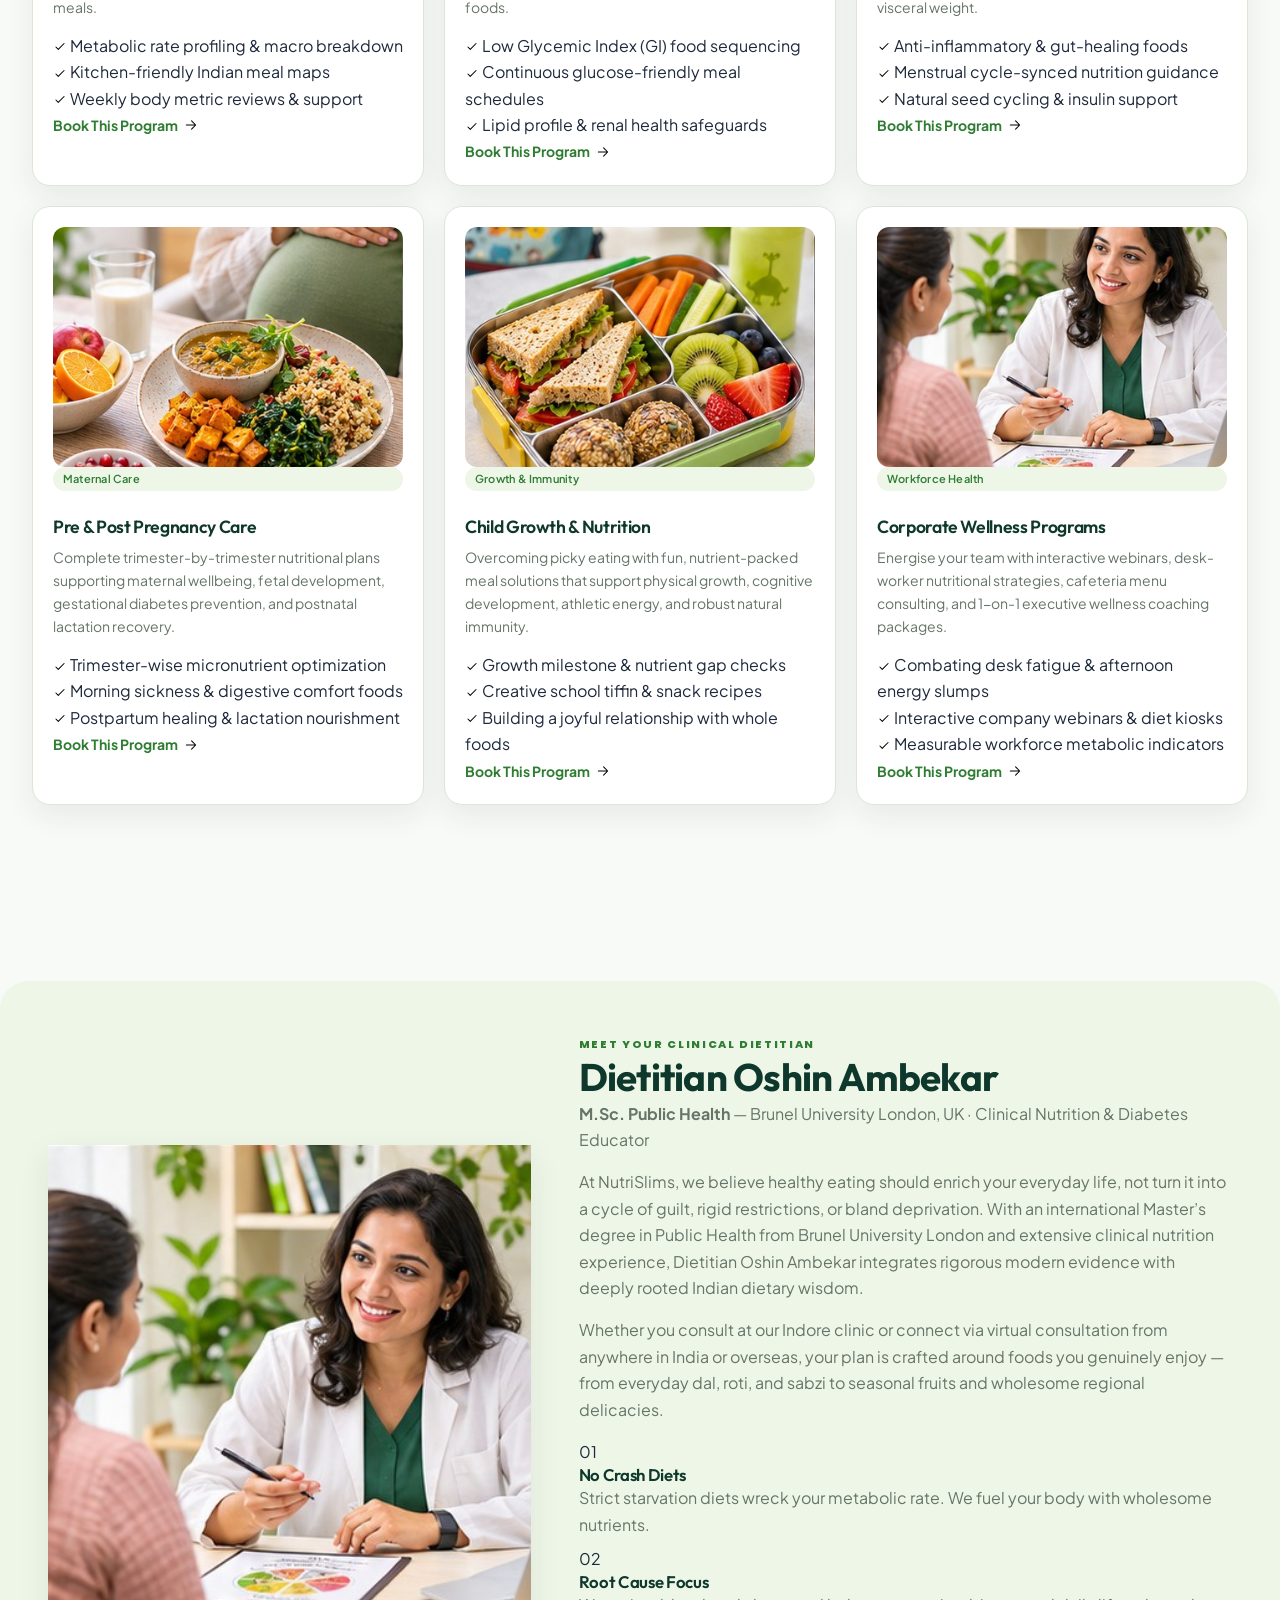
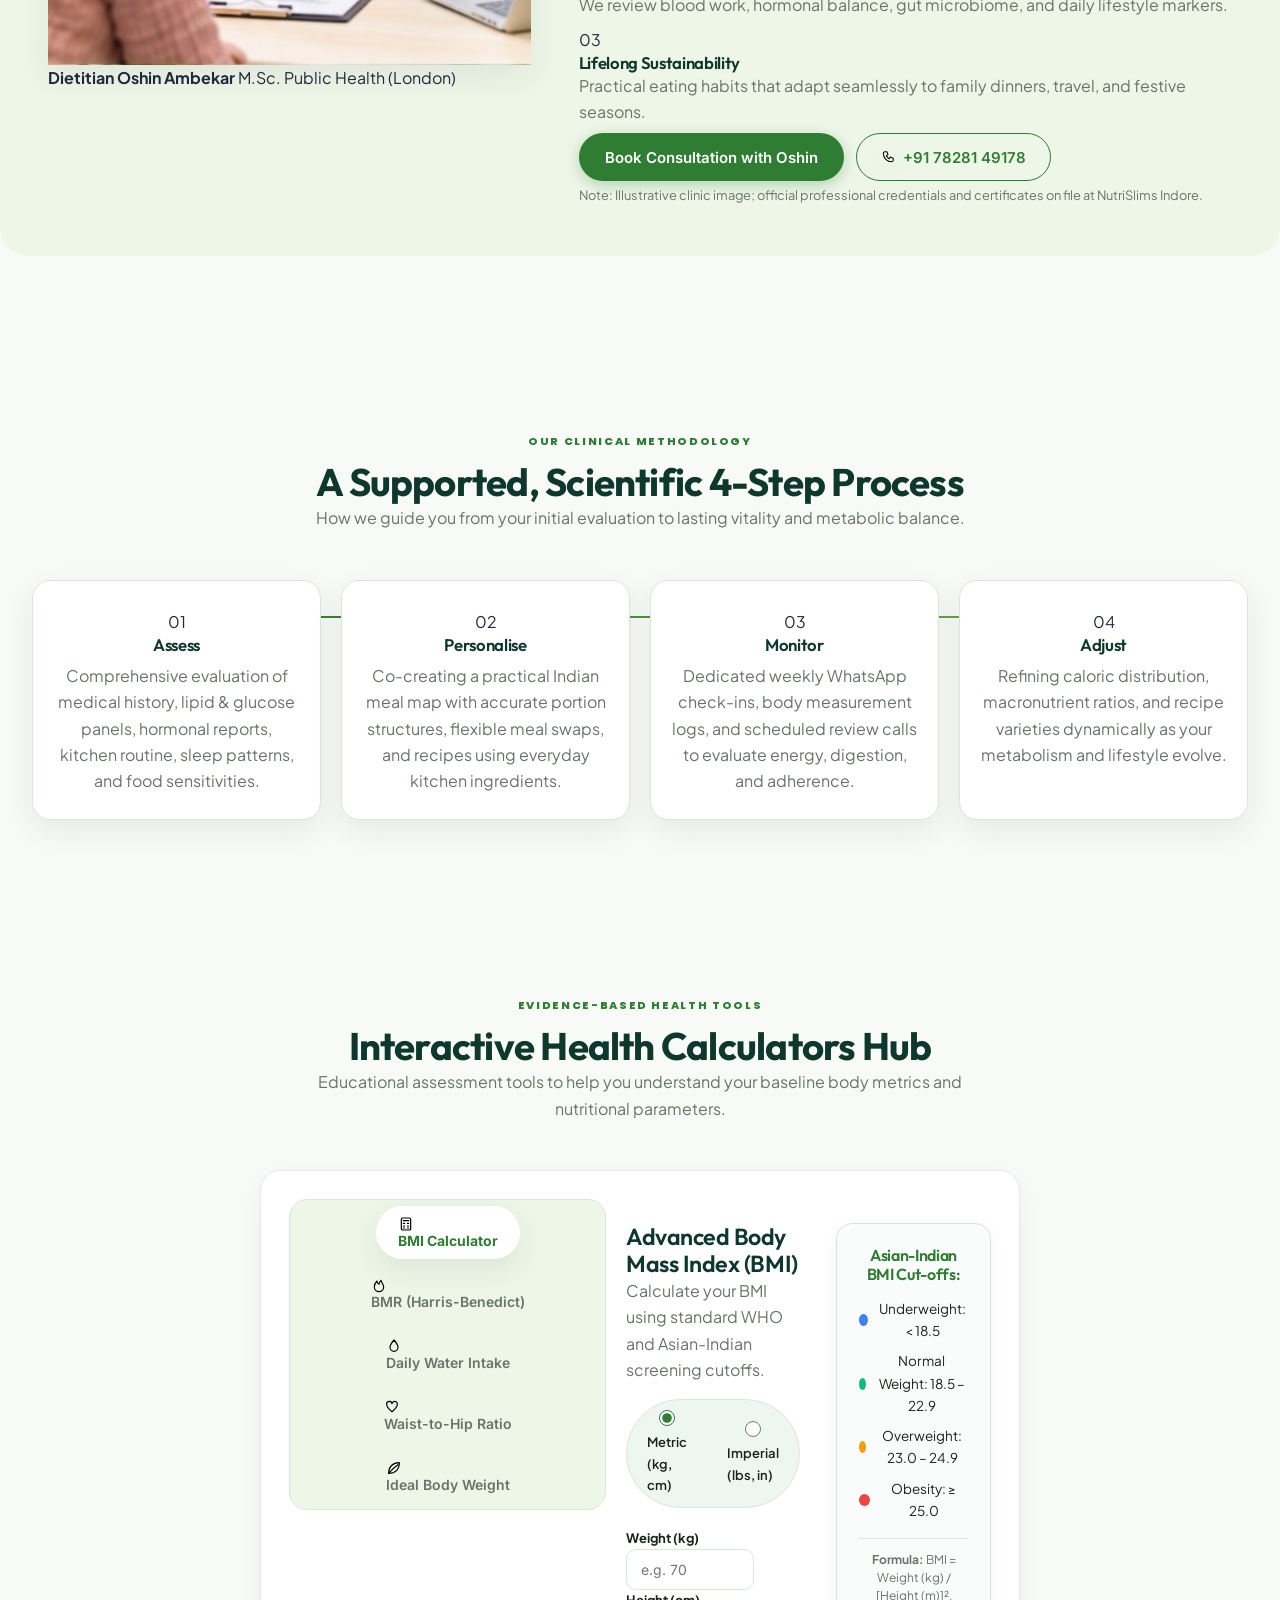
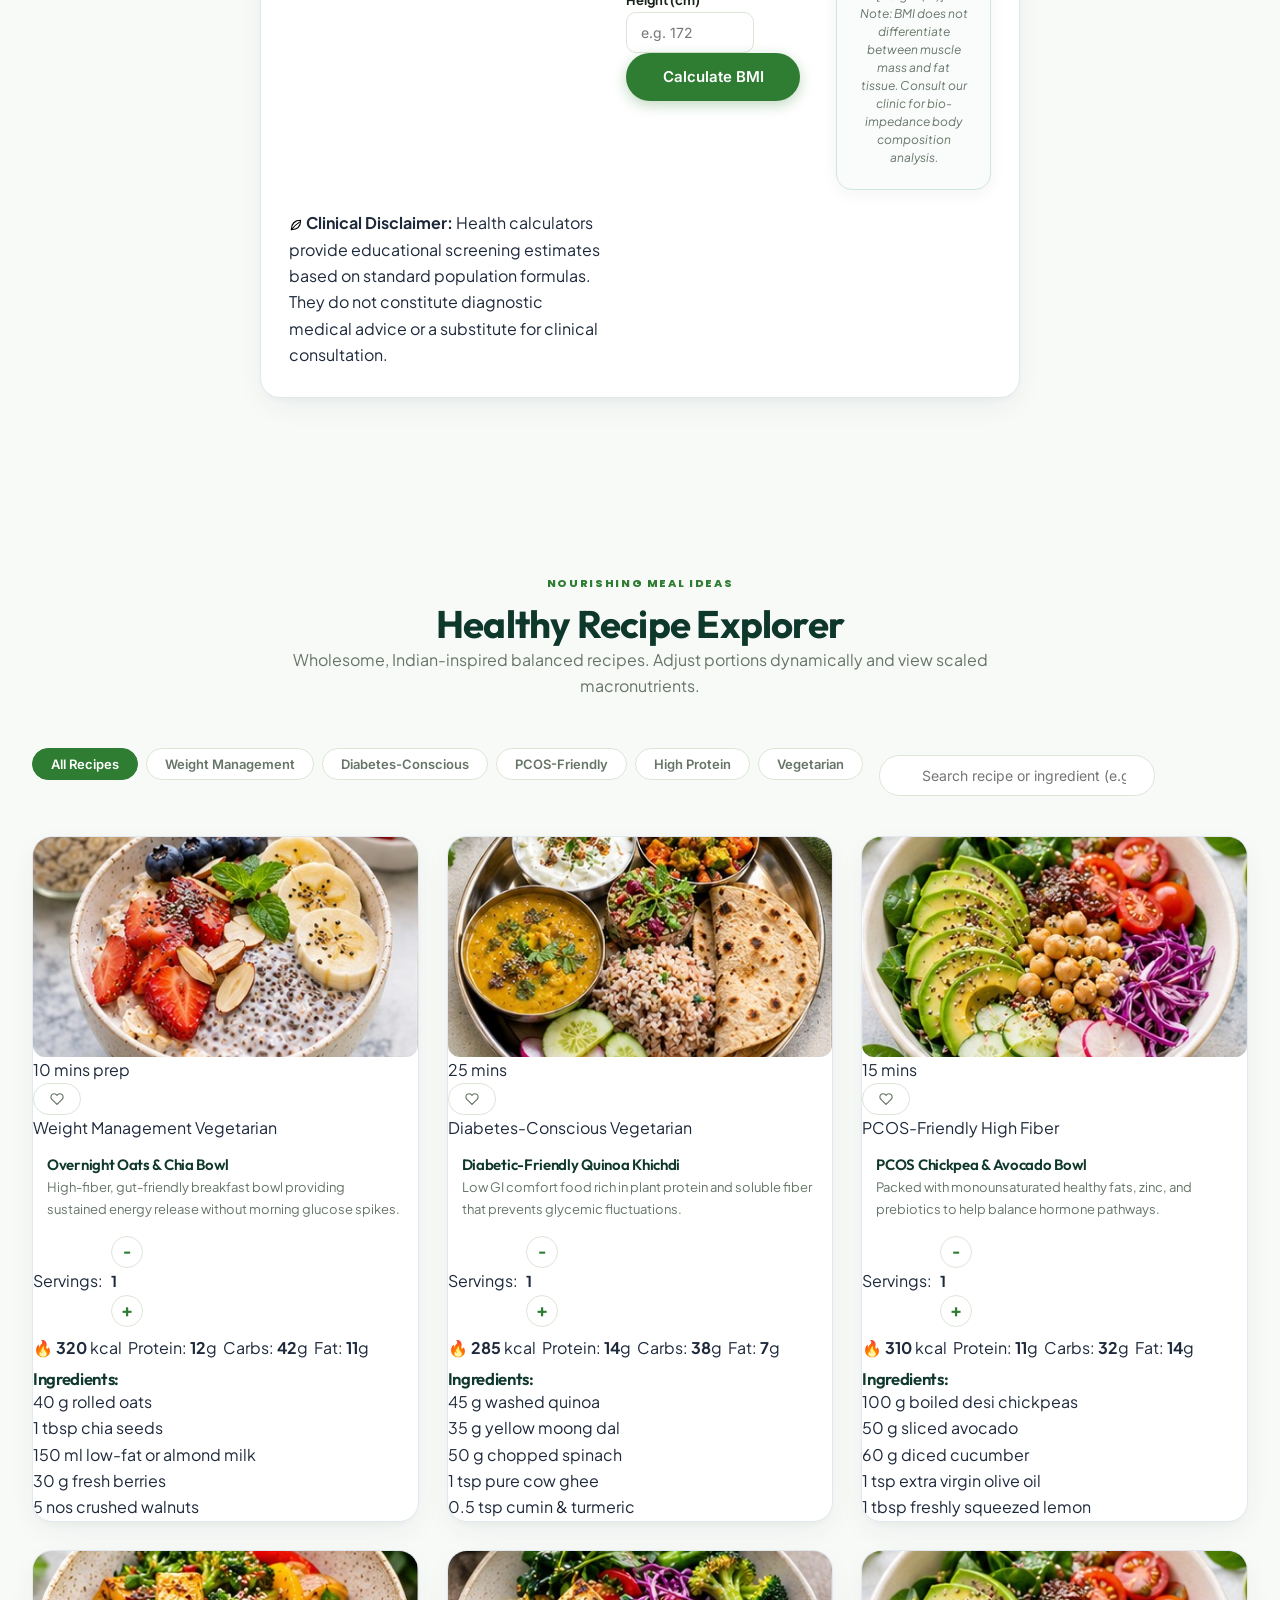
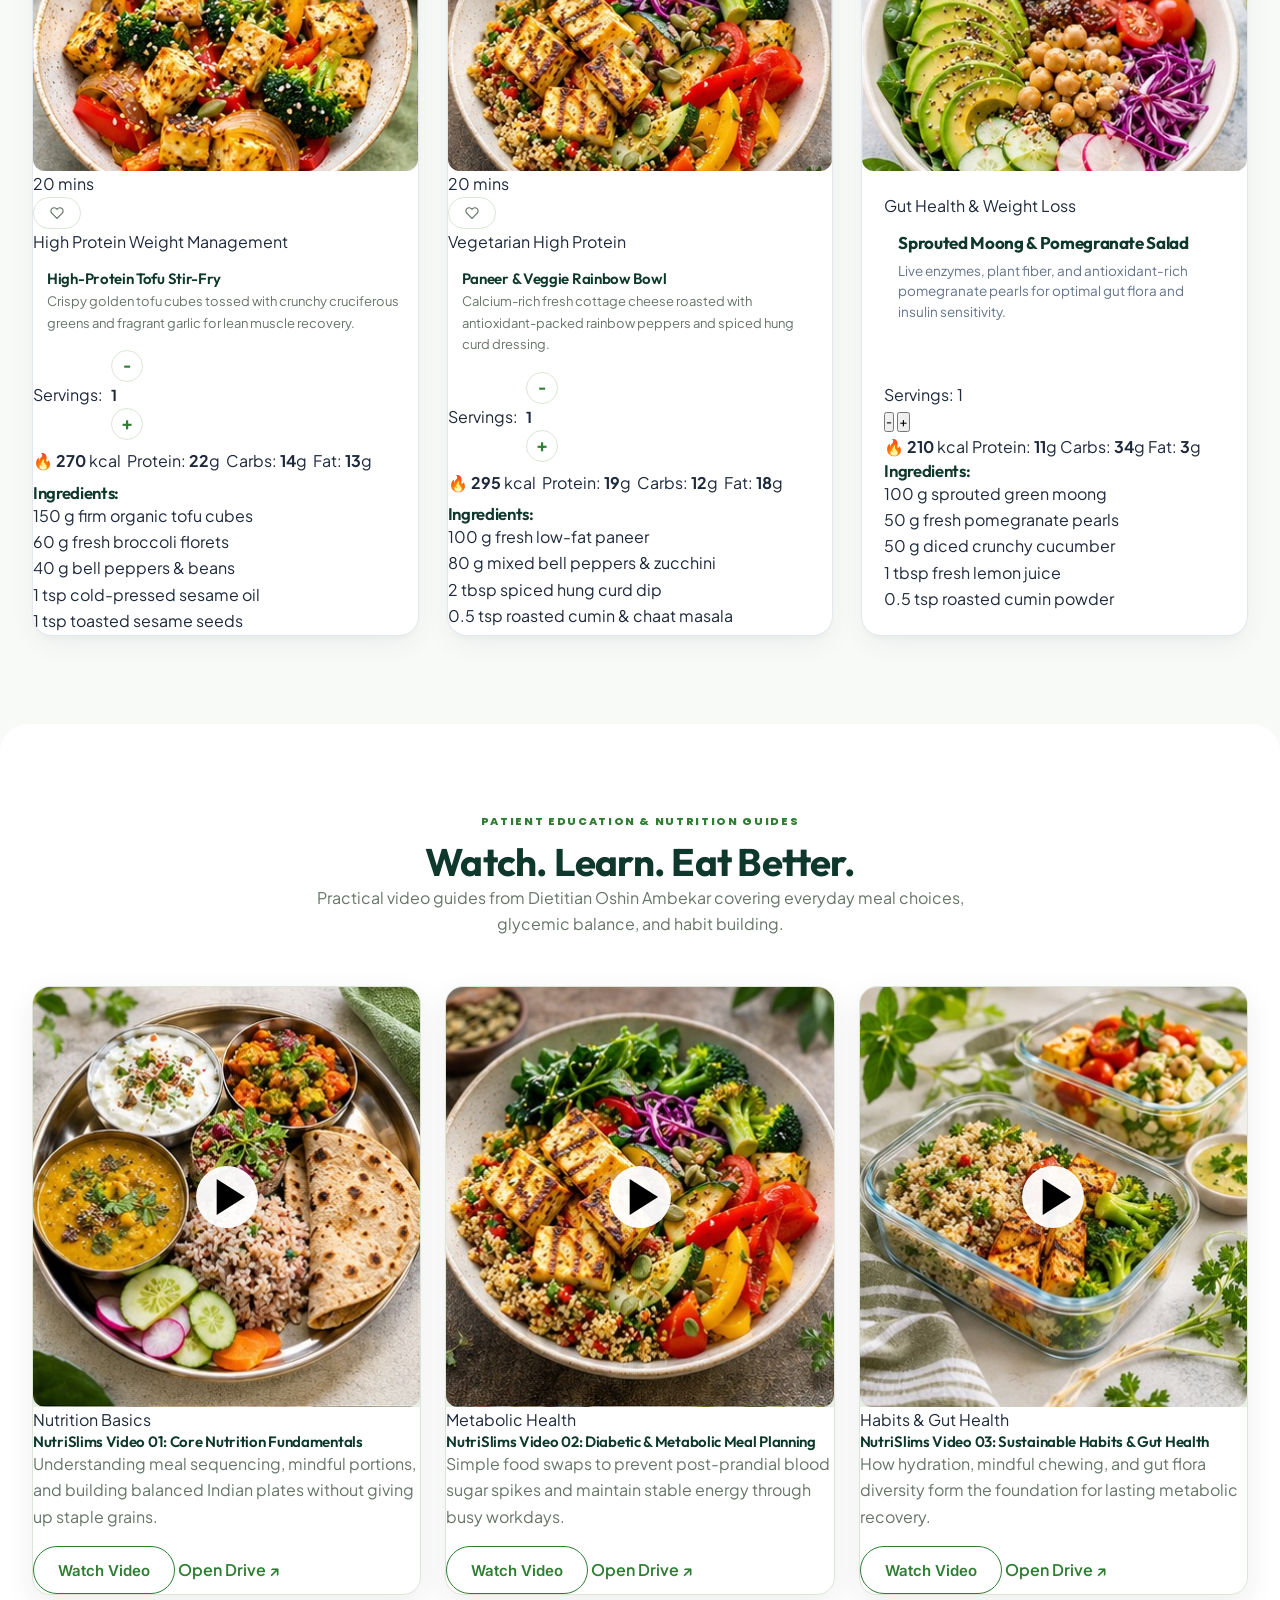
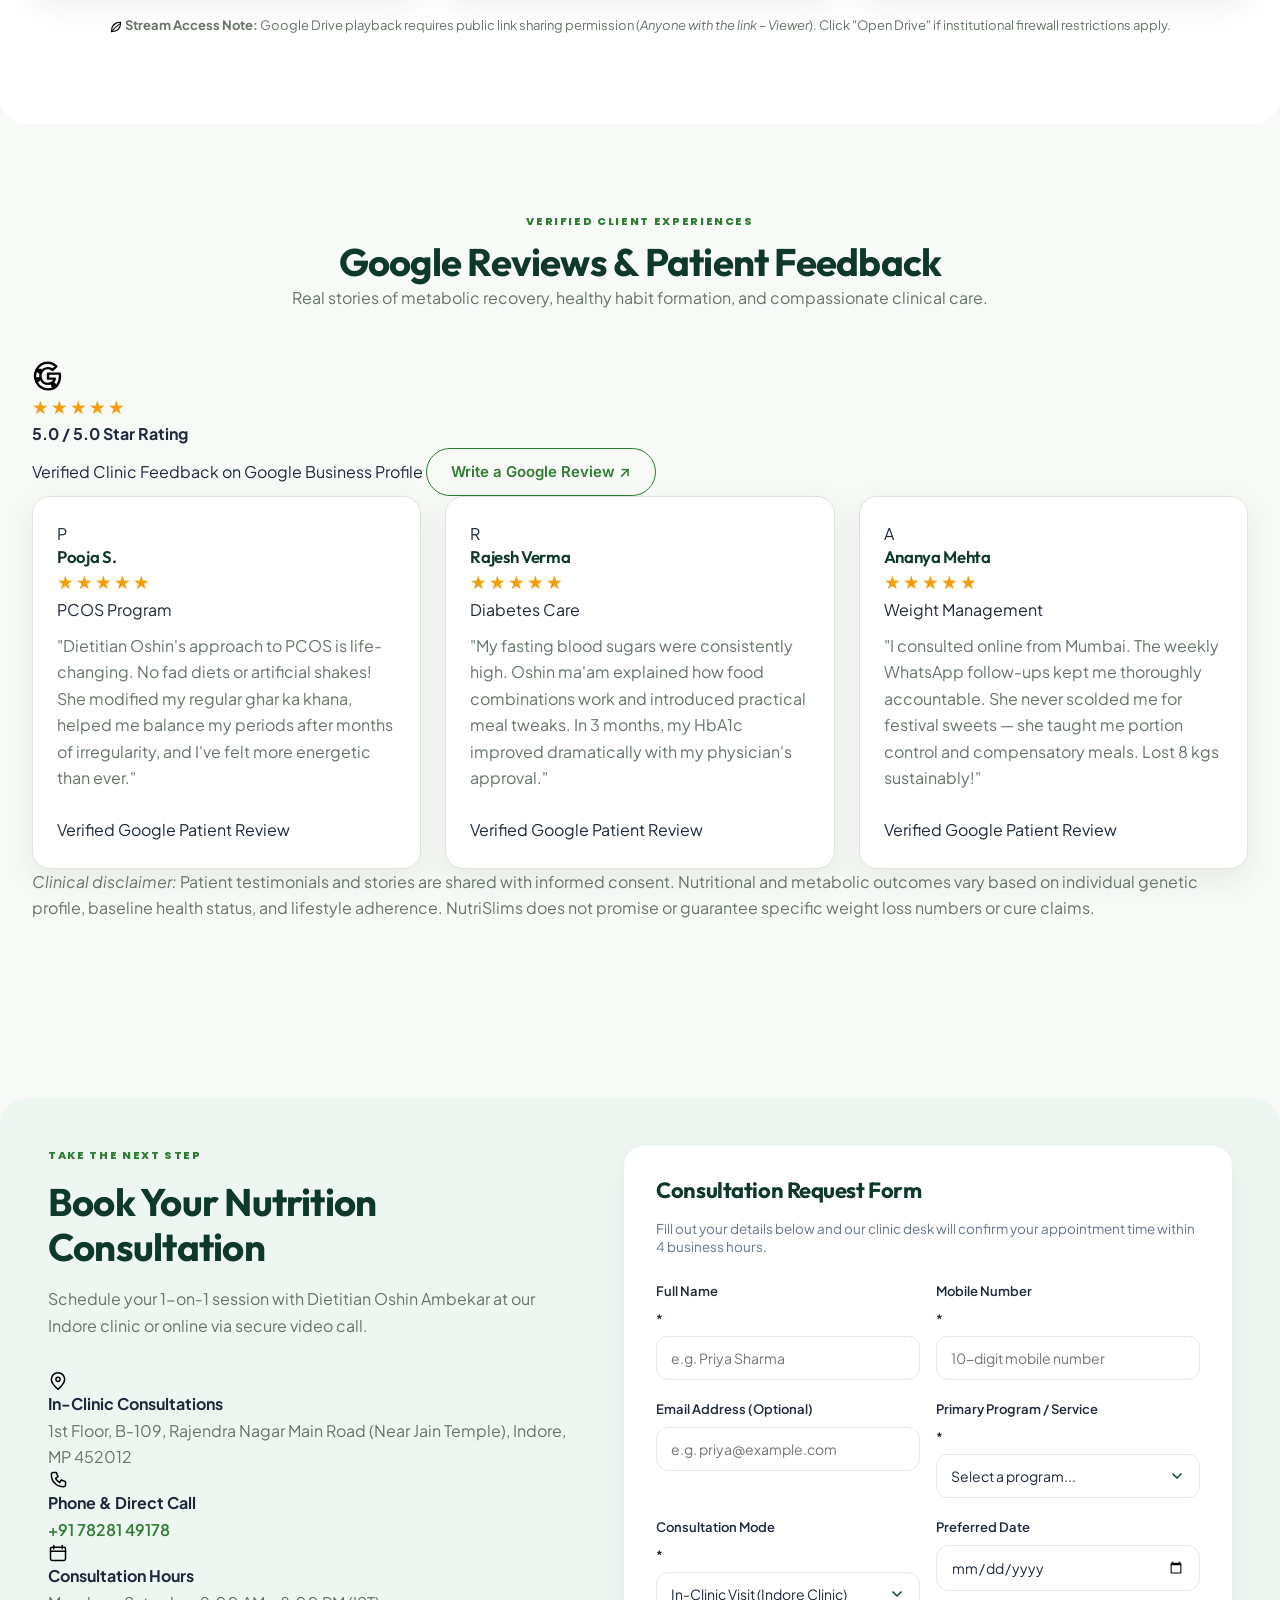
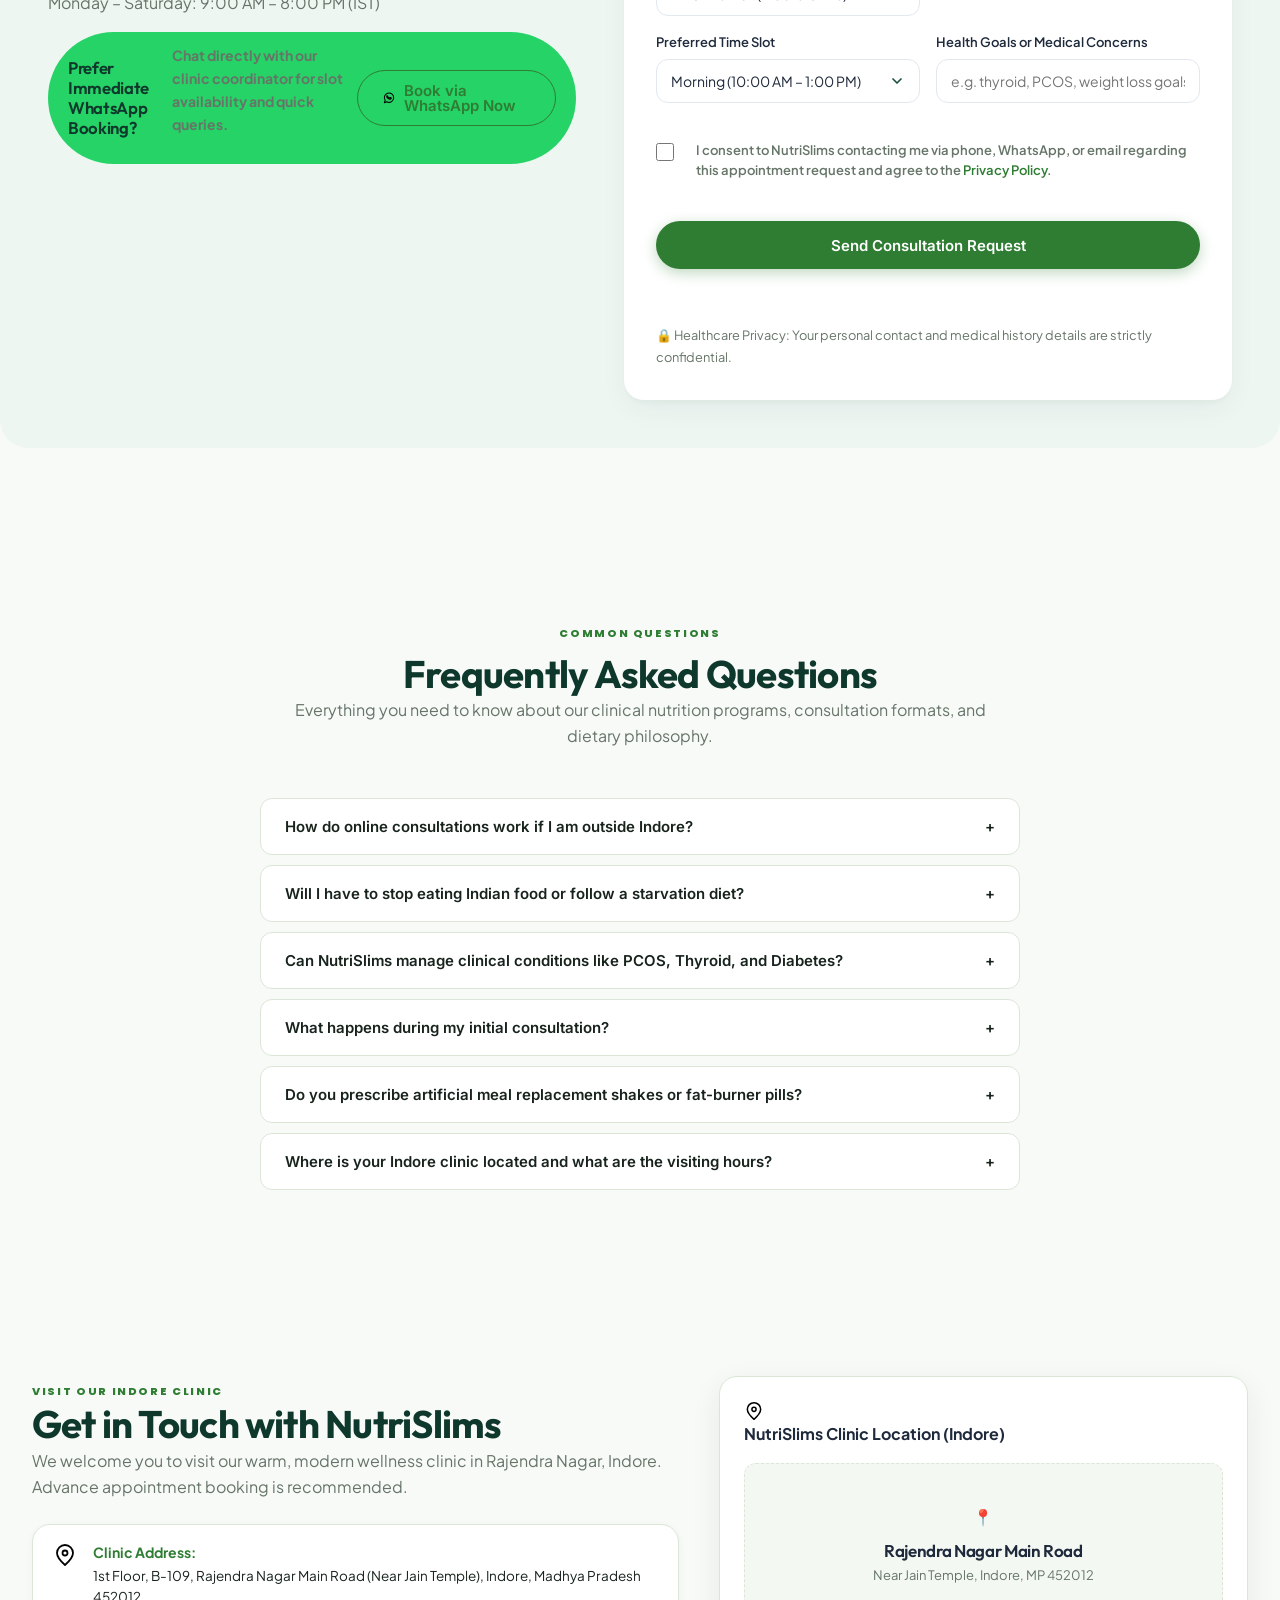
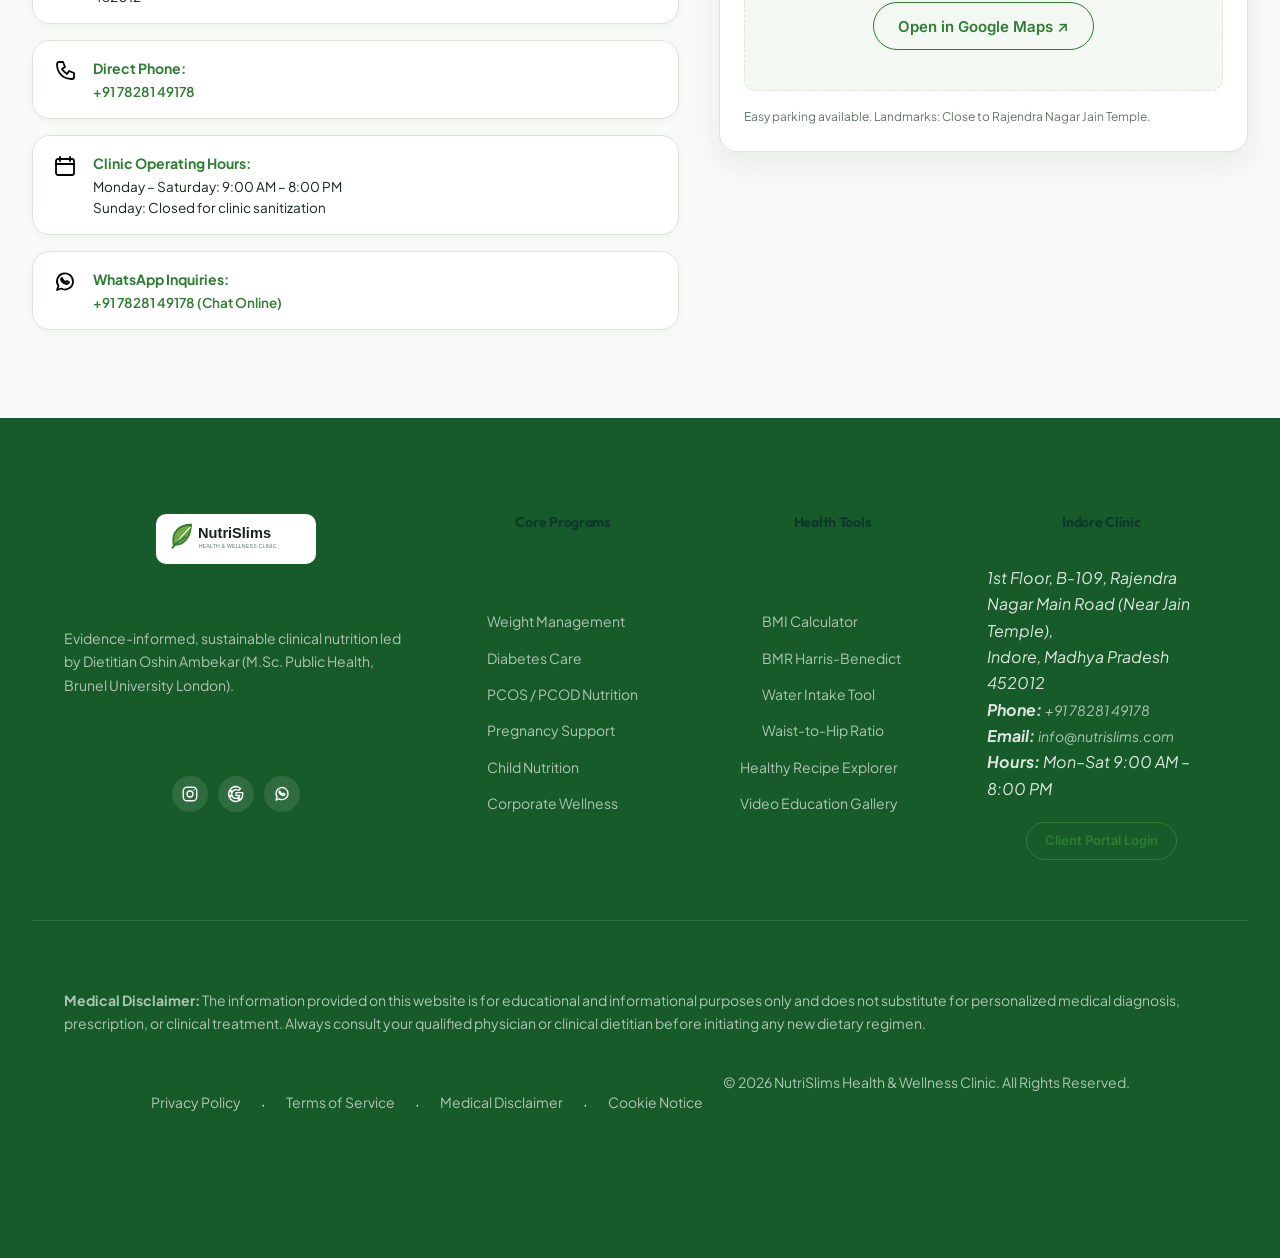
==== commit 36a1119d: "Deploy v3.0.0 Super-Premium: Luxury design system, inline anti-cache critical styles, 3x2 recipe gri" ====
--- a/ads/NutriSlims_Website_Developer_Package/prototype/index.html
+++ b/ads/NutriSlims_Website_Developer_Package/prototype/index.html
@@ -116,8 +116,561 @@
   </script>
 
   <!-- Stylesheets -->
-  <link rel="stylesheet" href="../design/tokens.css?v=2.7.0">
-  <link rel="stylesheet" href="styles.css?v=2.7.0">
+  <link rel="stylesheet" href="../design/tokens.css?v=3.0.0">
+  <link rel="stylesheet" href="styles.css?v=3.0.0">
+<style id="super-premium-critical-styles">
+/* ==========================================================================
+   NUTRISLIMS SUPER-PREMIUM LUXURY DESIGN SYSTEM (v3.0.0)
+   Pixel-Perfect Layouts, Modern Typography & Zero-Squish Components
+   ========================================================================== */
+
+/* Modern Font Import */
+@import url('https://fonts.googleapis.com/css2?family=Outfit:wght@500;600;700;800&family=Plus+Jakarta+Sans:ital,wght@0,400;0,500;0,600;0,700;1,400&display=swap');
+
+:root {
+  --font-super-heading: 'Outfit', -apple-system, BlinkMacSystemFont, 'Segoe UI', Roboto, sans-serif !important;
+  --font-super-body: 'Plus Jakarta Sans', -apple-system, BlinkMacSystemFont, 'Segoe UI', Roboto, sans-serif !important;
+  --c-lux-forest: #0f382c !important;
+  --c-lux-emerald: #10b981 !important;
+  --c-lux-accent: #2e7d32 !important;
+  --c-lux-gold: #f59e0b !important;
+  --c-lux-cream: #f8faf8 !important;
+  --c-lux-soft: #eef6f2 !important;
+  --c-lux-border: #e2e8f0 !important;
+  --c-lux-text: #1e293b !important;
+  --c-lux-muted: #64748b !important;
+  --shadow-lux: 0 10px 30px -5px rgba(15, 56, 44, 0.07), 0 4px 6px -2px rgba(15, 56, 44, 0.03) !important;
+  --shadow-lux-hover: 0 20px 40px -5px rgba(15, 56, 44, 0.12), 0 8px 16px -4px rgba(15, 56, 44, 0.06) !important;
+  --radius-lux-card: 20px !important;
+  --radius-lux-pill: 9999px !important;
+}
+
+body {
+  font-family: var(--font-super-body) !important;
+  color: var(--c-lux-text) !important;
+  background-color: var(--c-lux-cream) !important;
+  -webkit-font-smoothing: antialiased !important;
+  -moz-osx-font-smoothing: grayscale !important;
+}
+
+h1, h2, h3, h4, h5, h6, .brand-text, .section-title {
+  font-family: var(--font-super-heading) !important;
+  color: var(--c-lux-forest) !important;
+  letter-spacing: -0.02em !important;
+}
+
+/* Accessibility screen-reader only */
+.sr-only,
+.visually-hidden {
+  position: absolute !important;
+  width: 1px !important;
+  height: 1px !important;
+  padding: 0 !important;
+  margin: -1px !important;
+  overflow: hidden !important;
+  clip: rect(0, 0, 0, 0) !important;
+  white-space: nowrap !important;
+  border: 0 !important;
+}
+
+/* 1. TOP UTILITY BAR */
+.topbar {
+  background: var(--c-lux-forest) !important;
+  color: #ffffff !important;
+  padding: 8px 0 !important;
+  font-size: 13px !important;
+}
+.topbar a {
+  color: #ffffff !important;
+  text-decoration: none !important;
+  transition: opacity 0.2s ease !important;
+}
+.topbar a:hover {
+  opacity: 0.85 !important;
+}
+
+/* 2. STICKY LUXURY HEADER */
+.header {
+  background: rgba(255, 255, 255, 0.94) !important;
+  backdrop-filter: blur(14px) !important;
+  -webkit-backdrop-filter: blur(14px) !important;
+  border-bottom: 1px solid rgba(226, 232, 240, 0.8) !important;
+  transition: all 0.3s ease !important;
+}
+.header .brand img,
+.header .logo {
+  height: 40px !important;
+  width: auto !important;
+}
+.nav-link {
+  font-weight: 500 !important;
+  font-size: 14.5px !important;
+  color: var(--c-lux-forest) !important;
+  padding: 8px 14px !important;
+  border-radius: var(--radius-lux-pill) !important;
+  transition: all 0.2s ease !important;
+}
+.nav-link:hover,
+.nav-link.active {
+  background: var(--c-lux-soft) !important;
+  color: var(--c-lux-accent) !important;
+}
+
+/* 3. HERO SECTION */
+.hero {
+  padding: 64px 0 48px !important;
+  background: linear-gradient(180deg, #ffffff 0%, var(--c-lux-cream) 100%) !important;
+}
+.hero-container {
+  display: grid !important;
+  grid-template-columns: 1.15fr 0.85fr !important;
+  gap: 48px !important;
+  align-items: center !important;
+}
+.hero-title {
+  font-size: clamp(2.4rem, 4.2vw, 3.4rem) !important;
+  line-height: 1.15 !important;
+  font-weight: 800 !important;
+  margin-bottom: 18px !important;
+  color: var(--c-lux-forest) !important;
+}
+.hero-subtitle {
+  font-size: 16.5px !important;
+  line-height: 1.6 !important;
+  color: var(--c-lux-muted) !important;
+  margin-bottom: 28px !important;
+}
+.hero-cta-group {
+  display: flex !important;
+  align-items: center !important;
+  gap: 16px !important;
+  flex-wrap: wrap !important;
+  margin-bottom: 24px !important;
+}
+.button.primary,
+button.primary,
+.btn-primary {
+  background: var(--c-lux-accent) !important;
+  color: #ffffff !important;
+  font-weight: 600 !important;
+  font-size: 15px !important;
+  padding: 13px 26px !important;
+  border-radius: var(--radius-lux-pill) !important;
+  border: none !important;
+  box-shadow: 0 4px 14px rgba(46, 125, 50, 0.3) !important;
+  transition: all 0.25s ease !important;
+  display: inline-flex !important;
+  align-items: center !important;
+  gap: 8px !important;
+  cursor: pointer !important;
+}
+.button.primary:hover,
+button.primary:hover,
+.btn-primary:hover {
+  background: #256628 !important;
+  transform: translateY(-2px) !important;
+  box-shadow: 0 6px 20px rgba(46, 125, 50, 0.4) !important;
+}
+.button.outline,
+button.outline,
+.btn-outline {
+  background: transparent !important;
+  color: var(--c-lux-accent) !important;
+  font-weight: 600 !important;
+  font-size: 15px !important;
+  padding: 12px 24px !important;
+  border-radius: var(--radius-lux-pill) !important;
+  border: 1.5px solid var(--c-lux-accent) !important;
+  transition: all 0.25s ease !important;
+  display: inline-flex !important;
+  align-items: center !important;
+  gap: 8px !important;
+  cursor: pointer !important;
+}
+.button.outline:hover,
+button.outline:hover,
+.btn-outline:hover {
+  background: var(--c-lux-soft) !important;
+  transform: translateY(-2px) !important;
+}
+
+/* Quick BMI Card in Hero */
+.hero-visual {
+  position: relative !important;
+  display: flex !important;
+  justify-content: flex-end !important;
+}
+.hero-image-wrapper {
+  border-radius: 28px !important;
+  overflow: hidden !important;
+  box-shadow: var(--shadow-lux) !important;
+  width: 100% !important;
+}
+.hero-image-wrapper img {
+  width: 100% !important;
+  height: 480px !important;
+  object-fit: cover !important;
+  display: block !important;
+}
+.hero-bmi-card,
+.bmi-card {
+  position: absolute !important;
+  right: -16px !important;
+  bottom: -20px !important;
+  width: 320px !important;
+  background: rgba(255, 255, 255, 0.98) !important;
+  backdrop-filter: blur(12px) !important;
+  padding: 24px !important;
+  border-radius: 20px !important;
+  box-shadow: var(--shadow-lux-hover) !important;
+  border: 1px solid rgba(226, 232, 240, 0.9) !important;
+  z-index: 2 !important;
+}
+.bmi-card h3,
+.hero-bmi-card h3 {
+  font-size: 17px !important;
+  margin-bottom: 4px !important;
+}
+.bmi-card p,
+.hero-bmi-card p {
+  font-size: 13px !important;
+  color: var(--c-lux-muted) !important;
+  margin-bottom: 14px !important;
+}
+
+/* 4. TRUST FACTS BAR */
+.facts,
+.facts-bar {
+  display: block !important;
+  background: transparent !important;
+  border: none !important;
+  box-shadow: none !important;
+  padding: 0 !important;
+  margin: 32px auto !important;
+}
+.facts .facts-grid,
+.facts-grid {
+  display: grid !important;
+  grid-template-columns: repeat(4, 1fr) !important;
+  gap: 20px !important;
+  background: #ffffff !important;
+  border: 1px solid var(--c-lux-border) !important;
+  border-radius: var(--radius-lux-card) !important;
+  padding: 24px 32px !important;
+  box-shadow: var(--shadow-lux) !important;
+  width: 100% !important;
+}
+.fact-card {
+  display: flex !important;
+  align-items: flex-start !important;
+  gap: 14px !important;
+  text-align: left !important;
+  border: none !important;
+  padding: 8px !important;
+}
+.fact-card .fact-icon {
+  width: 44px !important;
+  height: 44px !important;
+  border-radius: 12px !important;
+  background: var(--c-lux-soft) !important;
+  display: flex !important;
+  align-items: center !important;
+  justify-content: center !important;
+  flex-shrink: 0 !important;
+}
+.fact-card .fact-content strong {
+  display: block !important;
+  font-family: var(--font-super-heading) !important;
+  font-size: 15px !important;
+  font-weight: 700 !important;
+  color: var(--c-lux-forest) !important;
+  margin-bottom: 4px !important;
+}
+.fact-card .fact-content span {
+  font-size: 12.5px !important;
+  color: var(--c-lux-muted) !important;
+  line-height: 1.4 !important;
+}
+
+/* 5. CALCULATORS HUB */
+.calc-panel-grid {
+  display: grid !important;
+  grid-template-columns: 1.15fr 0.85fr !important;
+  gap: 36px !important;
+  align-items: start !important;
+  margin-top: 24px !important;
+}
+.calc-card,
+.calculator-form {
+  background: #ffffff !important;
+  border: 1px solid var(--c-lux-border) !important;
+  border-radius: var(--radius-lux-card) !important;
+  box-shadow: var(--shadow-lux) !important;
+  padding: 28px !important;
+}
+.unit-toggle {
+  display: inline-flex !important;
+  align-items: center !important;
+  background: var(--c-lux-soft) !important;
+  border-radius: var(--radius-lux-pill) !important;
+  padding: 4px 6px !important;
+  gap: 12px !important;
+  margin-bottom: 20px !important;
+}
+.unit-toggle label {
+  display: inline-flex !important;
+  align-items: center !important;
+  gap: 6px !important;
+  font-size: 13px !important;
+  font-weight: 600 !important;
+  cursor: pointer !important;
+}
+.calc-info-box,
+.stat-card {
+  background: #fafcfb !important;
+  border: 1px solid #d1e7dd !important;
+  border-radius: 16px !important;
+  padding: 22px !important;
+}
+
+/* 6. HEALTHY RECIPE EXPLORER (3x2 GRID) */
+.recipe-grid,
+.recipes-grid {
+  display: grid !important;
+  grid-template-columns: repeat(3, 1fr) !important;
+  gap: 28px !important;
+  width: 100% !important;
+  margin-top: 32px !important;
+}
+.recipe-card {
+  background: #ffffff !important;
+  border: 1px solid var(--c-lux-border) !important;
+  border-radius: var(--radius-lux-card) !important;
+  overflow: hidden !important;
+  box-shadow: var(--shadow-lux) !important;
+  transition: all 0.3s cubic-bezier(0.16, 1, 0.3, 1) !important;
+  display: flex !important;
+  flex-direction: column !important;
+}
+.recipe-card:hover {
+  transform: translateY(-6px) !important;
+  box-shadow: var(--shadow-lux-hover) !important;
+  border-color: rgba(16, 185, 129, 0.3) !important;
+}
+.recipe-image-box {
+  width: 100% !important;
+  height: 220px !important;
+  overflow: hidden !important;
+  position: relative !important;
+}
+.recipe-image-box img {
+  width: 100% !important;
+  height: 100% !important;
+  object-fit: cover !important;
+  transition: transform 0.4s ease !important;
+}
+.recipe-card:hover .recipe-image-box img {
+  transform: scale(1.04) !important;
+}
+.recipe-content {
+  padding: 22px !important;
+  display: flex !important;
+  flex-direction: column !important;
+  flex-grow: 1 !important;
+}
+.recipe-content h3 {
+  font-size: 17px !important;
+  font-weight: 700 !important;
+  margin-bottom: 8px !important;
+  color: var(--c-lux-forest) !important;
+}
+.recipe-content p {
+  font-size: 13.5px !important;
+  color: var(--c-lux-muted) !important;
+  line-height: 1.5 !important;
+  margin-bottom: 16px !important;
+  flex-grow: 1 !important;
+}
+.recipe-meta-strip {
+  display: flex !important;
+  align-items: center !important;
+  justify-content: space-between !important;
+  padding: 12px 14px !important;
+  background: var(--c-lux-soft) !important;
+  border-radius: 12px !important;
+  font-size: 13px !important;
+  font-weight: 600 !important;
+  margin-bottom: 14px !important;
+}
+
+/* 7. CONSULTATION BOOKING FORM (SPACIOUS 2-COLUMN) */
+.booking-container {
+  display: grid !important;
+  grid-template-columns: 1fr 1.15fr !important;
+  gap: 48px !important;
+  background: var(--c-lux-soft) !important;
+  border-radius: 28px !important;
+  padding: 48px !important;
+  align-items: start !important;
+  max-width: var(--max-w) !important;
+  margin-inline: auto !important;
+}
+.booking-form,
+#booking-form {
+  display: flex !important;
+  flex-direction: column !important;
+  gap: 16px !important;
+  background: #ffffff !important;
+  padding: 32px !important;
+  border-radius: var(--radius-lux-card) !important;
+  box-shadow: var(--shadow-lux) !important;
+  width: 100% !important;
+}
+.booking-form h3 {
+  margin: 0 !important;
+  font-family: var(--font-super-heading) !important;
+  font-size: 22px !important;
+  font-weight: 700 !important;
+  color: var(--c-lux-forest) !important;
+}
+.booking-form .form-subtext {
+  margin: 0 0 8px 0 !important;
+  font-size: 13.5px !important;
+  color: var(--c-lux-muted) !important;
+  line-height: 1.4 !important;
+}
+.booking-form .form-row {
+  display: grid !important;
+  grid-template-columns: 1fr 1fr !important;
+  gap: 16px !important;
+  width: 100% !important;
+  margin-bottom: 0 !important;
+}
+.booking-form .form-group {
+  margin-bottom: 0 !important;
+  display: flex !important;
+  flex-direction: column !important;
+  text-align: left !important;
+}
+.booking-form .form-group label {
+  text-align: left !important;
+  margin-bottom: 6px !important;
+  font-weight: 600 !important;
+  font-size: 13px !important;
+  color: var(--c-lux-text) !important;
+}
+.booking-form input,
+.booking-form select,
+.booking-form textarea {
+  width: 100% !important;
+  padding: 12px 14px !important;
+  border: 1.5px solid var(--c-lux-border) !important;
+  border-radius: 12px !important;
+  font-family: var(--font-super-body) !important;
+  font-size: 14px !important;
+  color: var(--c-lux-text) !important;
+  background-color: #ffffff !important;
+  transition: border-color 0.2s ease, box-shadow 0.2s ease !important;
+}
+.booking-form input:focus,
+.booking-form select:focus,
+.booking-form textarea:focus {
+  border-color: var(--c-lux-accent) !important;
+  box-shadow: 0 0 0 3px rgba(46, 125, 50, 0.15) !important;
+  outline: none !important;
+}
+
+/* Custom SVG Dropdown Chevrons */
+select,
+.booking-form select,
+#booking-form select,
+.calc-card select {
+  appearance: none !important;
+  -webkit-appearance: none !important;
+  background-color: #ffffff !important;
+  background-image: url("data:image/svg+xml,%3Csvg xmlns='http://www.w3.org/2000/svg' width='16' height='16' viewBox='0 0 24 24' fill='none' stroke='%23164e3f' stroke-width='2.5' stroke-linecap='round' stroke-linejoin='round'%3E%3Cpolyline points='6 9 12 15 18 9'%3E%3C/polyline%3E%3C/svg%3E") !important;
+  background-repeat: no-repeat !important;
+  background-position: calc(100% - 14px) center !important;
+  background-size: 16px 16px !important;
+  padding-right: 38px !important;
+  cursor: pointer !important;
+}
+
+/* Checkbox Inline Row */
+.checkbox-label,
+label.checkbox-label,
+.consent label,
+.form-group.consent-group label {
+  display: flex !important;
+  flex-direction: row !important;
+  align-items: flex-start !important;
+  gap: 12px !important;
+  cursor: pointer !important;
+  text-align: left !important;
+  font-size: 13px !important;
+  color: var(--c-lux-muted) !important;
+  line-height: 1.4 !important;
+  margin: 6px 0 12px 0 !important;
+}
+.checkbox-label input[type="checkbox"],
+input[type="checkbox"] {
+  width: 18px !important;
+  height: 18px !important;
+  min-width: 18px !important;
+  min-height: 18px !important;
+  margin-top: 2px !important;
+  accent-color: var(--c-lux-accent) !important;
+  cursor: pointer !important;
+}
+
+/* Responsive Media Queries */
+@media (max-width: 1024px) {
+  .hero-container {
+    grid-template-columns: 1fr !important;
+    gap: 40px !important;
+  }
+  .hero-visual {
+    justify-content: center !important;
+  }
+  .facts .facts-grid,
+  .facts-grid {
+    grid-template-columns: repeat(2, 1fr) !important;
+  }
+  .recipe-grid,
+  .recipes-grid {
+    grid-template-columns: repeat(2, 1fr) !important;
+  }
+  .booking-container {
+    grid-template-columns: 1fr !important;
+    padding: 32px 24px !important;
+  }
+}
+
+@media (max-width: 680px) {
+  .facts .facts-grid,
+  .facts-grid {
+    grid-template-columns: 1fr !important;
+    padding: 20px !important;
+  }
+  .recipe-grid,
+  .recipes-grid {
+    grid-template-columns: 1fr !important;
+  }
+  .booking-form .form-row {
+    grid-template-columns: 1fr !important;
+    gap: 12px !important;
+  }
+  .calc-panel-grid {
+    grid-template-columns: 1fr !important;
+  }
+  .hero-bmi-card,
+  .bmi-card {
+    position: static !important;
+    width: 100% !important;
+    margin-top: 16px !important;
+  }
+}
+</style>
 </head>
 <body>
   <!-- Accessibility Skip Navigation Link -->
@@ -1141,7 +1694,7 @@
           </article>
 
           <!-- Recipe 6: Sprouted Moong & Pomegranate Salad -->
-          <article class="recipe recipe-card" data-category="pcos" data-calories="210" data-protein="11" data-time="15">
+          <article class="recipe-card" data-category="pcos" data-calories="210" data-protein="11" data-time="15">
             <div class="recipe-image-box">
               <img src="../assets/images/chickpea-avocado-salad.jpg" alt="Colourful sprouted moong and fresh pomegranate salad with mint lemon dressing" class="recipe-card-img" width="340" height="240" loading="eager" decoding="async">
               <span class="recipe-time">15 mins</span>
@@ -1935,6 +2488,6 @@
   </button>
 
   <!-- Application Script -->
-  <script src="app.js?v=2.7.0"></script>
+  <script src="app.js?v=3.0.0"></script>
 </body>
 </html>
--- a/ads/NutriSlims_Website_Developer_Package/prototype/styles.css
+++ b/ads/NutriSlims_Website_Developer_Package/prototype/styles.css
@@ -4031,3 +4031,557 @@
   padding-right: 40px !important;
   cursor: pointer !important;
 }
+
+
+
+/* ==========================================================================
+   NUTRISLIMS SUPER-PREMIUM LUXURY DESIGN SYSTEM (v3.0.0)
+   Pixel-Perfect Layouts, Modern Typography & Zero-Squish Components
+   ========================================================================== */
+
+/* Modern Font Import */
+@import url('https://fonts.googleapis.com/css2?family=Outfit:wght@500;600;700;800&family=Plus+Jakarta+Sans:ital,wght@0,400;0,500;0,600;0,700;1,400&display=swap');
+
+:root {
+  --font-super-heading: 'Outfit', -apple-system, BlinkMacSystemFont, 'Segoe UI', Roboto, sans-serif !important;
+  --font-super-body: 'Plus Jakarta Sans', -apple-system, BlinkMacSystemFont, 'Segoe UI', Roboto, sans-serif !important;
+  --c-lux-forest: #0f382c !important;
+  --c-lux-emerald: #10b981 !important;
+  --c-lux-accent: #2e7d32 !important;
+  --c-lux-gold: #f59e0b !important;
+  --c-lux-cream: #f8faf8 !important;
+  --c-lux-soft: #eef6f2 !important;
+  --c-lux-border: #e2e8f0 !important;
+  --c-lux-text: #1e293b !important;
+  --c-lux-muted: #64748b !important;
+  --shadow-lux: 0 10px 30px -5px rgba(15, 56, 44, 0.07), 0 4px 6px -2px rgba(15, 56, 44, 0.03) !important;
+  --shadow-lux-hover: 0 20px 40px -5px rgba(15, 56, 44, 0.12), 0 8px 16px -4px rgba(15, 56, 44, 0.06) !important;
+  --radius-lux-card: 20px !important;
+  --radius-lux-pill: 9999px !important;
+}
+
+body {
+  font-family: var(--font-super-body) !important;
+  color: var(--c-lux-text) !important;
+  background-color: var(--c-lux-cream) !important;
+  -webkit-font-smoothing: antialiased !important;
+  -moz-osx-font-smoothing: grayscale !important;
+}
+
+h1, h2, h3, h4, h5, h6, .brand-text, .section-title {
+  font-family: var(--font-super-heading) !important;
+  color: var(--c-lux-forest) !important;
+  letter-spacing: -0.02em !important;
+}
+
+/* Accessibility screen-reader only */
+.sr-only,
+.visually-hidden {
+  position: absolute !important;
+  width: 1px !important;
+  height: 1px !important;
+  padding: 0 !important;
+  margin: -1px !important;
+  overflow: hidden !important;
+  clip: rect(0, 0, 0, 0) !important;
+  white-space: nowrap !important;
+  border: 0 !important;
+}
+
+/* 1. TOP UTILITY BAR */
+.topbar {
+  background: var(--c-lux-forest) !important;
+  color: #ffffff !important;
+  padding: 8px 0 !important;
+  font-size: 13px !important;
+}
+.topbar a {
+  color: #ffffff !important;
+  text-decoration: none !important;
+  transition: opacity 0.2s ease !important;
+}
+.topbar a:hover {
+  opacity: 0.85 !important;
+}
+
+/* 2. STICKY LUXURY HEADER */
+.header {
+  background: rgba(255, 255, 255, 0.94) !important;
+  backdrop-filter: blur(14px) !important;
+  -webkit-backdrop-filter: blur(14px) !important;
+  border-bottom: 1px solid rgba(226, 232, 240, 0.8) !important;
+  transition: all 0.3s ease !important;
+}
+.header .brand img,
+.header .logo {
+  height: 40px !important;
+  width: auto !important;
+}
+.nav-link {
+  font-weight: 500 !important;
+  font-size: 14.5px !important;
+  color: var(--c-lux-forest) !important;
+  padding: 8px 14px !important;
+  border-radius: var(--radius-lux-pill) !important;
+  transition: all 0.2s ease !important;
+}
+.nav-link:hover,
+.nav-link.active {
+  background: var(--c-lux-soft) !important;
+  color: var(--c-lux-accent) !important;
+}
+
+/* 3. HERO SECTION */
+.hero {
+  padding: 64px 0 48px !important;
+  background: linear-gradient(180deg, #ffffff 0%, var(--c-lux-cream) 100%) !important;
+}
+.hero-container {
+  display: grid !important;
+  grid-template-columns: 1.15fr 0.85fr !important;
+  gap: 48px !important;
+  align-items: center !important;
+}
+.hero-title {
+  font-size: clamp(2.4rem, 4.2vw, 3.4rem) !important;
+  line-height: 1.15 !important;
+  font-weight: 800 !important;
+  margin-bottom: 18px !important;
+  color: var(--c-lux-forest) !important;
+}
+.hero-subtitle {
+  font-size: 16.5px !important;
+  line-height: 1.6 !important;
+  color: var(--c-lux-muted) !important;
+  margin-bottom: 28px !important;
+}
+.hero-cta-group {
+  display: flex !important;
+  align-items: center !important;
+  gap: 16px !important;
+  flex-wrap: wrap !important;
+  margin-bottom: 24px !important;
+}
+.button.primary,
+button.primary,
+.btn-primary {
+  background: var(--c-lux-accent) !important;
+  color: #ffffff !important;
+  font-weight: 600 !important;
+  font-size: 15px !important;
+  padding: 13px 26px !important;
+  border-radius: var(--radius-lux-pill) !important;
+  border: none !important;
+  box-shadow: 0 4px 14px rgba(46, 125, 50, 0.3) !important;
+  transition: all 0.25s ease !important;
+  display: inline-flex !important;
+  align-items: center !important;
+  gap: 8px !important;
+  cursor: pointer !important;
+}
+.button.primary:hover,
+button.primary:hover,
+.btn-primary:hover {
+  background: #256628 !important;
+  transform: translateY(-2px) !important;
+  box-shadow: 0 6px 20px rgba(46, 125, 50, 0.4) !important;
+}
+.button.outline,
+button.outline,
+.btn-outline {
+  background: transparent !important;
+  color: var(--c-lux-accent) !important;
+  font-weight: 600 !important;
+  font-size: 15px !important;
+  padding: 12px 24px !important;
+  border-radius: var(--radius-lux-pill) !important;
+  border: 1.5px solid var(--c-lux-accent) !important;
+  transition: all 0.25s ease !important;
+  display: inline-flex !important;
+  align-items: center !important;
+  gap: 8px !important;
+  cursor: pointer !important;
+}
+.button.outline:hover,
+button.outline:hover,
+.btn-outline:hover {
+  background: var(--c-lux-soft) !important;
+  transform: translateY(-2px) !important;
+}
+
+/* Quick BMI Card in Hero */
+.hero-visual {
+  position: relative !important;
+  display: flex !important;
+  justify-content: flex-end !important;
+}
+.hero-image-wrapper {
+  border-radius: 28px !important;
+  overflow: hidden !important;
+  box-shadow: var(--shadow-lux) !important;
+  width: 100% !important;
+}
+.hero-image-wrapper img {
+  width: 100% !important;
+  height: 480px !important;
+  object-fit: cover !important;
+  display: block !important;
+}
+.hero-bmi-card,
+.bmi-card {
+  position: absolute !important;
+  right: -16px !important;
+  bottom: -20px !important;
+  width: 320px !important;
+  background: rgba(255, 255, 255, 0.98) !important;
+  backdrop-filter: blur(12px) !important;
+  padding: 24px !important;
+  border-radius: 20px !important;
+  box-shadow: var(--shadow-lux-hover) !important;
+  border: 1px solid rgba(226, 232, 240, 0.9) !important;
+  z-index: 2 !important;
+}
+.bmi-card h3,
+.hero-bmi-card h3 {
+  font-size: 17px !important;
+  margin-bottom: 4px !important;
+}
+.bmi-card p,
+.hero-bmi-card p {
+  font-size: 13px !important;
+  color: var(--c-lux-muted) !important;
+  margin-bottom: 14px !important;
+}
+
+/* 4. TRUST FACTS BAR */
+.facts,
+.facts-bar {
+  display: block !important;
+  background: transparent !important;
+  border: none !important;
+  box-shadow: none !important;
+  padding: 0 !important;
+  margin: 32px auto !important;
+}
+.facts .facts-grid,
+.facts-grid {
+  display: grid !important;
+  grid-template-columns: repeat(4, 1fr) !important;
+  gap: 20px !important;
+  background: #ffffff !important;
+  border: 1px solid var(--c-lux-border) !important;
+  border-radius: var(--radius-lux-card) !important;
+  padding: 24px 32px !important;
+  box-shadow: var(--shadow-lux) !important;
+  width: 100% !important;
+}
+.fact-card {
+  display: flex !important;
+  align-items: flex-start !important;
+  gap: 14px !important;
+  text-align: left !important;
+  border: none !important;
+  padding: 8px !important;
+}
+.fact-card .fact-icon {
+  width: 44px !important;
+  height: 44px !important;
+  border-radius: 12px !important;
+  background: var(--c-lux-soft) !important;
+  display: flex !important;
+  align-items: center !important;
+  justify-content: center !important;
+  flex-shrink: 0 !important;
+}
+.fact-card .fact-content strong {
+  display: block !important;
+  font-family: var(--font-super-heading) !important;
+  font-size: 15px !important;
+  font-weight: 700 !important;
+  color: var(--c-lux-forest) !important;
+  margin-bottom: 4px !important;
+}
+.fact-card .fact-content span {
+  font-size: 12.5px !important;
+  color: var(--c-lux-muted) !important;
+  line-height: 1.4 !important;
+}
+
+/* 5. CALCULATORS HUB */
+.calc-panel-grid {
+  display: grid !important;
+  grid-template-columns: 1.15fr 0.85fr !important;
+  gap: 36px !important;
+  align-items: start !important;
+  margin-top: 24px !important;
+}
+.calc-card,
+.calculator-form {
+  background: #ffffff !important;
+  border: 1px solid var(--c-lux-border) !important;
+  border-radius: var(--radius-lux-card) !important;
+  box-shadow: var(--shadow-lux) !important;
+  padding: 28px !important;
+}
+.unit-toggle {
+  display: inline-flex !important;
+  align-items: center !important;
+  background: var(--c-lux-soft) !important;
+  border-radius: var(--radius-lux-pill) !important;
+  padding: 4px 6px !important;
+  gap: 12px !important;
+  margin-bottom: 20px !important;
+}
+.unit-toggle label {
+  display: inline-flex !important;
+  align-items: center !important;
+  gap: 6px !important;
+  font-size: 13px !important;
+  font-weight: 600 !important;
+  cursor: pointer !important;
+}
+.calc-info-box,
+.stat-card {
+  background: #fafcfb !important;
+  border: 1px solid #d1e7dd !important;
+  border-radius: 16px !important;
+  padding: 22px !important;
+}
+
+/* 6. HEALTHY RECIPE EXPLORER (3x2 GRID) */
+.recipe-grid,
+.recipes-grid {
+  display: grid !important;
+  grid-template-columns: repeat(3, 1fr) !important;
+  gap: 28px !important;
+  width: 100% !important;
+  margin-top: 32px !important;
+}
+.recipe-card {
+  background: #ffffff !important;
+  border: 1px solid var(--c-lux-border) !important;
+  border-radius: var(--radius-lux-card) !important;
+  overflow: hidden !important;
+  box-shadow: var(--shadow-lux) !important;
+  transition: all 0.3s cubic-bezier(0.16, 1, 0.3, 1) !important;
+  display: flex !important;
+  flex-direction: column !important;
+}
+.recipe-card:hover {
+  transform: translateY(-6px) !important;
+  box-shadow: var(--shadow-lux-hover) !important;
+  border-color: rgba(16, 185, 129, 0.3) !important;
+}
+.recipe-image-box {
+  width: 100% !important;
+  height: 220px !important;
+  overflow: hidden !important;
+  position: relative !important;
+}
+.recipe-image-box img {
+  width: 100% !important;
+  height: 100% !important;
+  object-fit: cover !important;
+  transition: transform 0.4s ease !important;
+}
+.recipe-card:hover .recipe-image-box img {
+  transform: scale(1.04) !important;
+}
+.recipe-content {
+  padding: 22px !important;
+  display: flex !important;
+  flex-direction: column !important;
+  flex-grow: 1 !important;
+}
+.recipe-content h3 {
+  font-size: 17px !important;
+  font-weight: 700 !important;
+  margin-bottom: 8px !important;
+  color: var(--c-lux-forest) !important;
+}
+.recipe-content p {
+  font-size: 13.5px !important;
+  color: var(--c-lux-muted) !important;
+  line-height: 1.5 !important;
+  margin-bottom: 16px !important;
+  flex-grow: 1 !important;
+}
+.recipe-meta-strip {
+  display: flex !important;
+  align-items: center !important;
+  justify-content: space-between !important;
+  padding: 12px 14px !important;
+  background: var(--c-lux-soft) !important;
+  border-radius: 12px !important;
+  font-size: 13px !important;
+  font-weight: 600 !important;
+  margin-bottom: 14px !important;
+}
+
+/* 7. CONSULTATION BOOKING FORM (SPACIOUS 2-COLUMN) */
+.booking-container {
+  display: grid !important;
+  grid-template-columns: 1fr 1.15fr !important;
+  gap: 48px !important;
+  background: var(--c-lux-soft) !important;
+  border-radius: 28px !important;
+  padding: 48px !important;
+  align-items: start !important;
+  max-width: var(--max-w) !important;
+  margin-inline: auto !important;
+}
+.booking-form,
+#booking-form {
+  display: flex !important;
+  flex-direction: column !important;
+  gap: 16px !important;
+  background: #ffffff !important;
+  padding: 32px !important;
+  border-radius: var(--radius-lux-card) !important;
+  box-shadow: var(--shadow-lux) !important;
+  width: 100% !important;
+}
+.booking-form h3 {
+  margin: 0 !important;
+  font-family: var(--font-super-heading) !important;
+  font-size: 22px !important;
+  font-weight: 700 !important;
+  color: var(--c-lux-forest) !important;
+}
+.booking-form .form-subtext {
+  margin: 0 0 8px 0 !important;
+  font-size: 13.5px !important;
+  color: var(--c-lux-muted) !important;
+  line-height: 1.4 !important;
+}
+.booking-form .form-row {
+  display: grid !important;
+  grid-template-columns: 1fr 1fr !important;
+  gap: 16px !important;
+  width: 100% !important;
+  margin-bottom: 0 !important;
+}
+.booking-form .form-group {
+  margin-bottom: 0 !important;
+  display: flex !important;
+  flex-direction: column !important;
+  text-align: left !important;
+}
+.booking-form .form-group label {
+  text-align: left !important;
+  margin-bottom: 6px !important;
+  font-weight: 600 !important;
+  font-size: 13px !important;
+  color: var(--c-lux-text) !important;
+}
+.booking-form input,
+.booking-form select,
+.booking-form textarea {
+  width: 100% !important;
+  padding: 12px 14px !important;
+  border: 1.5px solid var(--c-lux-border) !important;
+  border-radius: 12px !important;
+  font-family: var(--font-super-body) !important;
+  font-size: 14px !important;
+  color: var(--c-lux-text) !important;
+  background-color: #ffffff !important;
+  transition: border-color 0.2s ease, box-shadow 0.2s ease !important;
+}
+.booking-form input:focus,
+.booking-form select:focus,
+.booking-form textarea:focus {
+  border-color: var(--c-lux-accent) !important;
+  box-shadow: 0 0 0 3px rgba(46, 125, 50, 0.15) !important;
+  outline: none !important;
+}
+
+/* Custom SVG Dropdown Chevrons */
+select,
+.booking-form select,
+#booking-form select,
+.calc-card select {
+  appearance: none !important;
+  -webkit-appearance: none !important;
+  background-color: #ffffff !important;
+  background-image: url("data:image/svg+xml,%3Csvg xmlns='http://www.w3.org/2000/svg' width='16' height='16' viewBox='0 0 24 24' fill='none' stroke='%23164e3f' stroke-width='2.5' stroke-linecap='round' stroke-linejoin='round'%3E%3Cpolyline points='6 9 12 15 18 9'%3E%3C/polyline%3E%3C/svg%3E") !important;
+  background-repeat: no-repeat !important;
+  background-position: calc(100% - 14px) center !important;
+  background-size: 16px 16px !important;
+  padding-right: 38px !important;
+  cursor: pointer !important;
+}
+
+/* Checkbox Inline Row */
+.checkbox-label,
+label.checkbox-label,
+.consent label,
+.form-group.consent-group label {
+  display: flex !important;
+  flex-direction: row !important;
+  align-items: flex-start !important;
+  gap: 12px !important;
+  cursor: pointer !important;
+  text-align: left !important;
+  font-size: 13px !important;
+  color: var(--c-lux-muted) !important;
+  line-height: 1.4 !important;
+  margin: 6px 0 12px 0 !important;
+}
+.checkbox-label input[type="checkbox"],
+input[type="checkbox"] {
+  width: 18px !important;
+  height: 18px !important;
+  min-width: 18px !important;
+  min-height: 18px !important;
+  margin-top: 2px !important;
+  accent-color: var(--c-lux-accent) !important;
+  cursor: pointer !important;
+}
+
+/* Responsive Media Queries */
+@media (max-width: 1024px) {
+  .hero-container {
+    grid-template-columns: 1fr !important;
+    gap: 40px !important;
+  }
+  .hero-visual {
+    justify-content: center !important;
+  }
+  .facts .facts-grid,
+  .facts-grid {
+    grid-template-columns: repeat(2, 1fr) !important;
+  }
+  .recipe-grid,
+  .recipes-grid {
+    grid-template-columns: repeat(2, 1fr) !important;
+  }
+  .booking-container {
+    grid-template-columns: 1fr !important;
+    padding: 32px 24px !important;
+  }
+}
+
+@media (max-width: 680px) {
+  .facts .facts-grid,
+  .facts-grid {
+    grid-template-columns: 1fr !important;
+    padding: 20px !important;
+  }
+  .recipe-grid,
+  .recipes-grid {
+    grid-template-columns: 1fr !important;
+  }
+  .booking-form .form-row {
+    grid-template-columns: 1fr !important;
+    gap: 12px !important;
+  }
+  .calc-panel-grid {
+    grid-template-columns: 1fr !important;
+  }
+  .hero-bmi-card,
+  .bmi-card {
+    position: static !important;
+    width: 100% !important;
+    margin-top: 16px !important;
+  }
+}
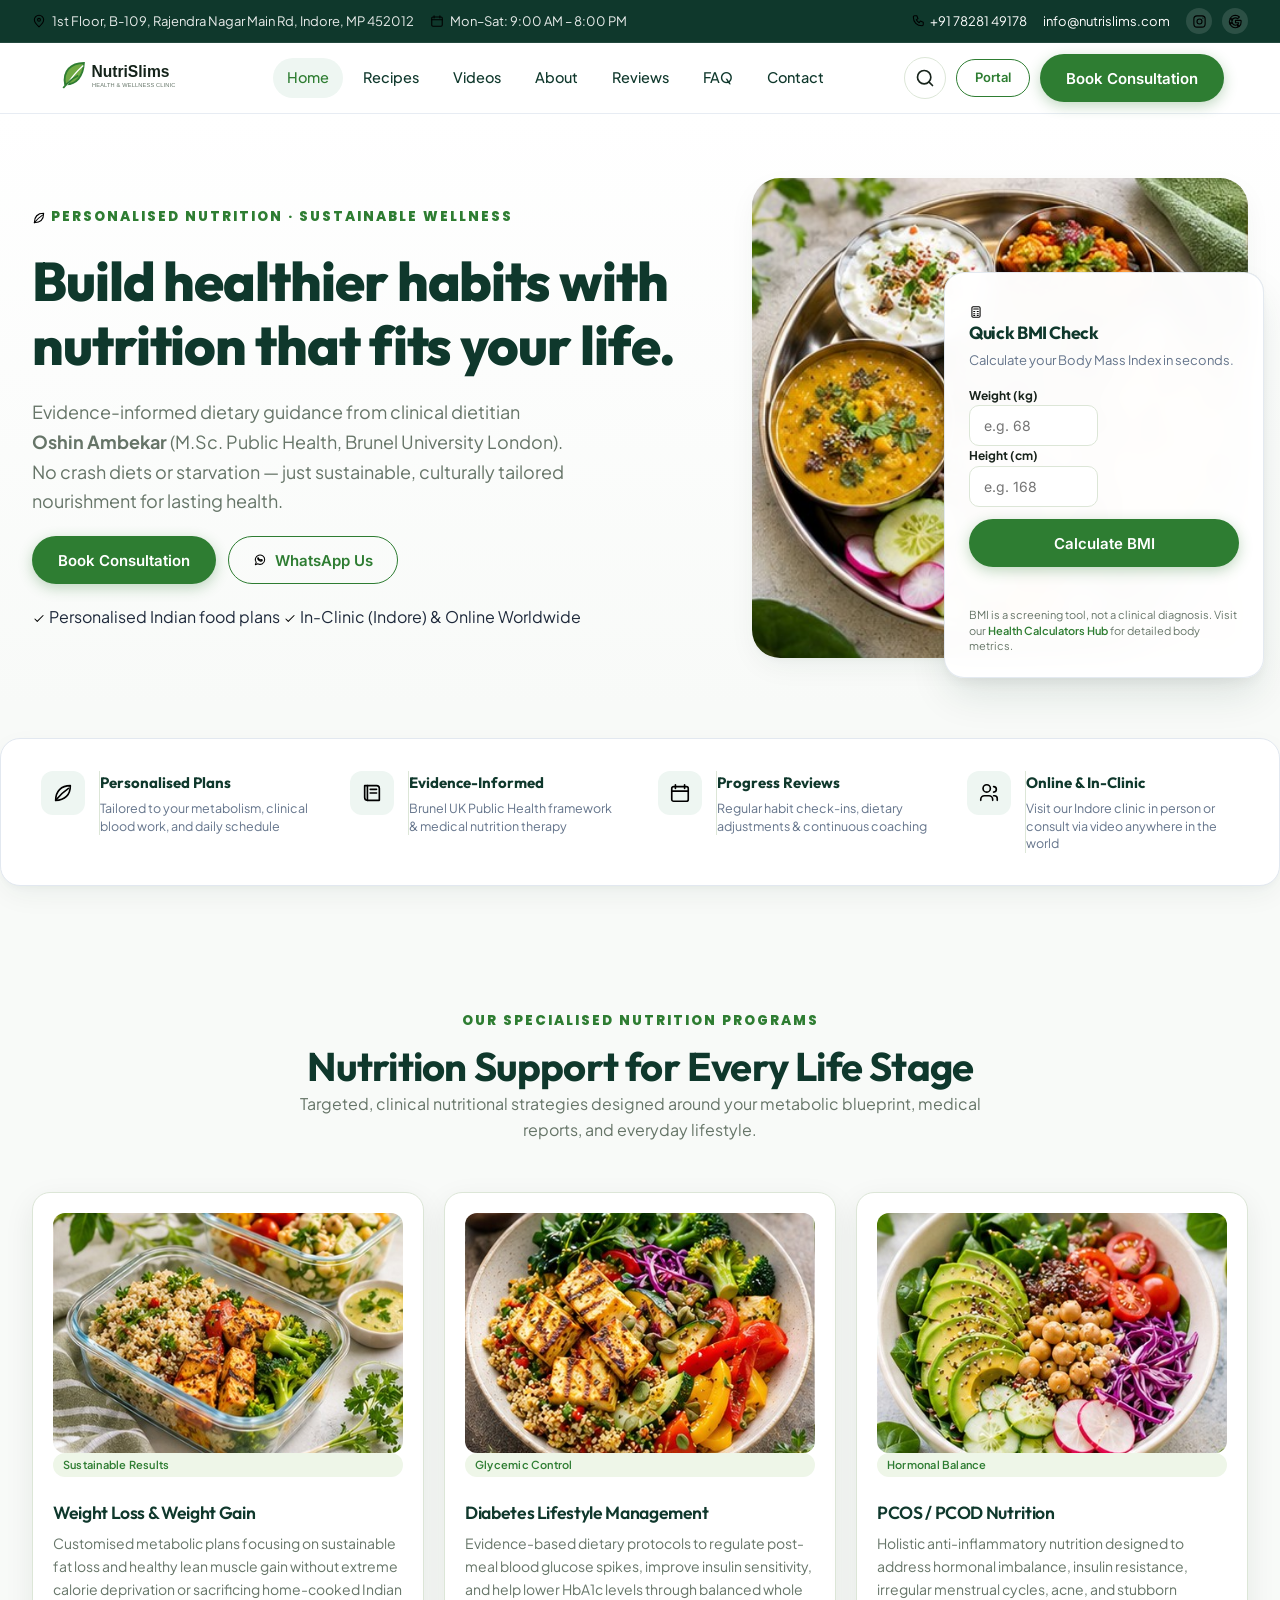
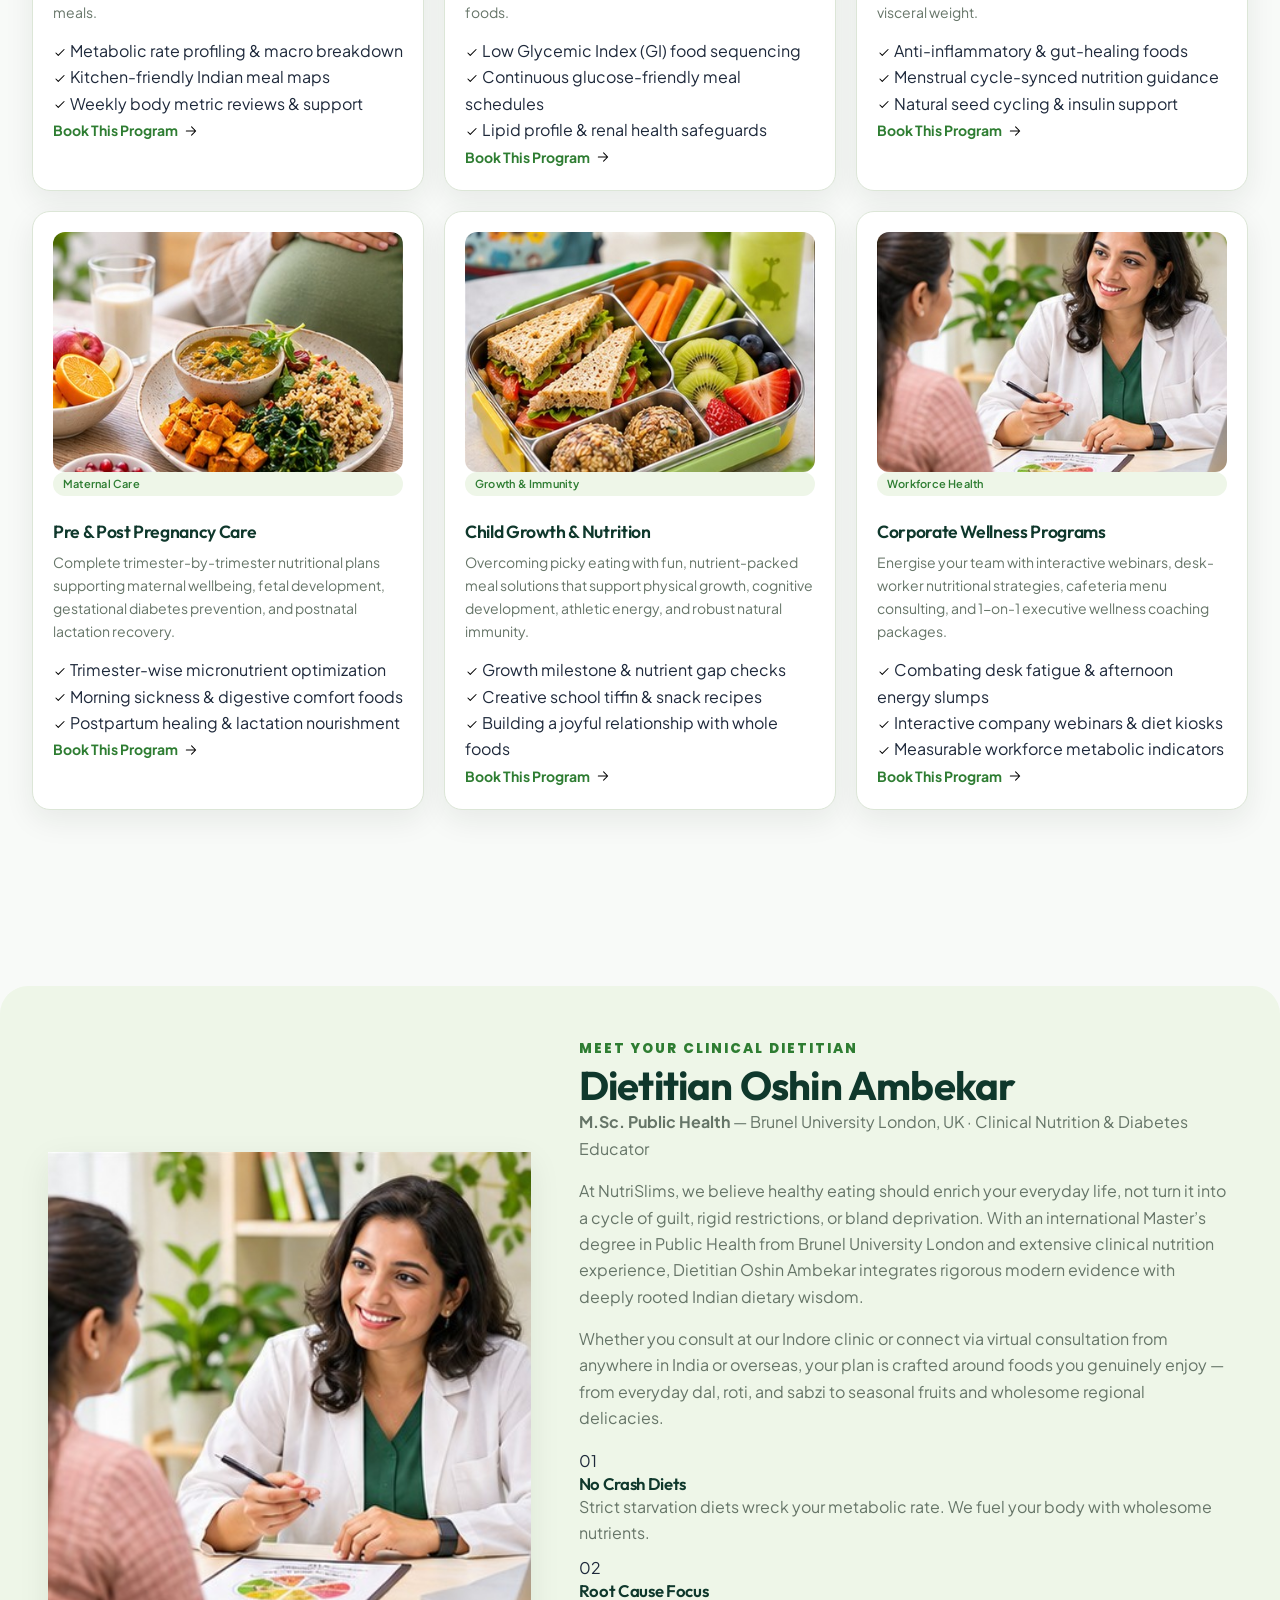
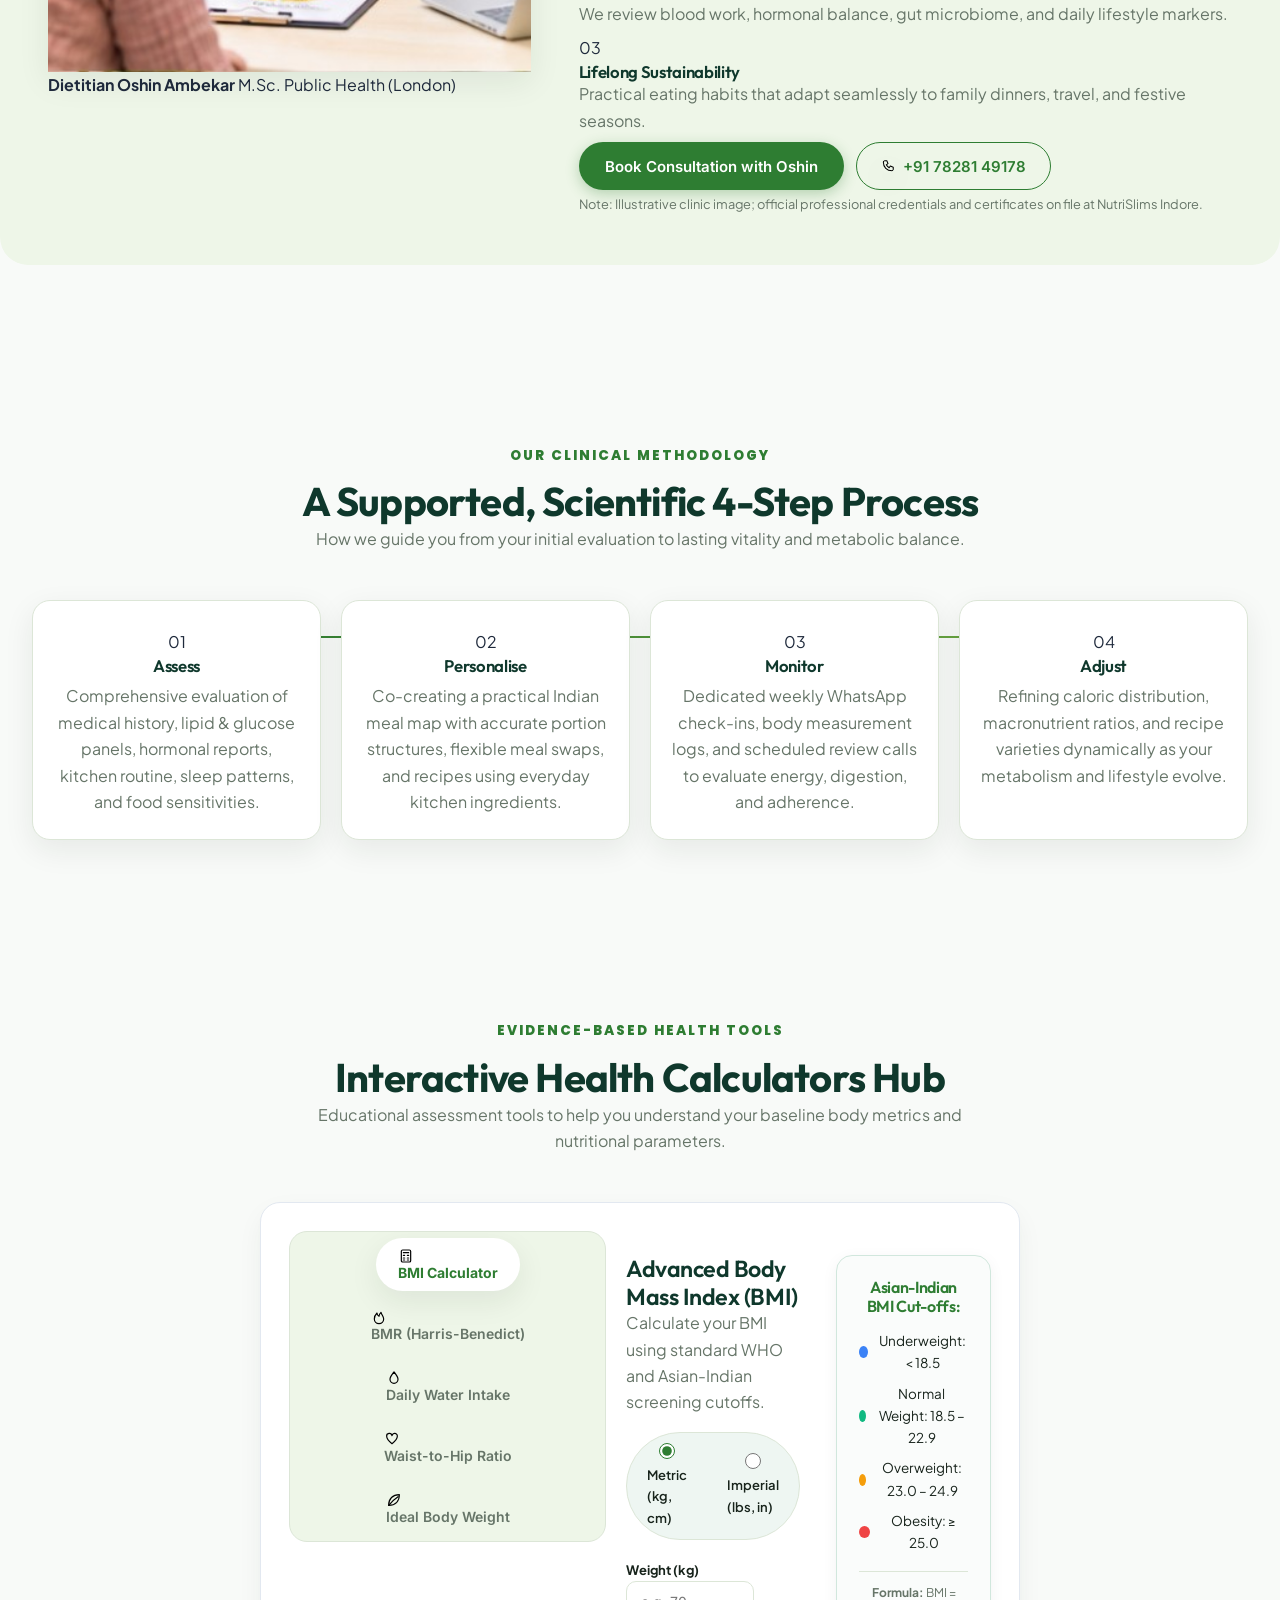
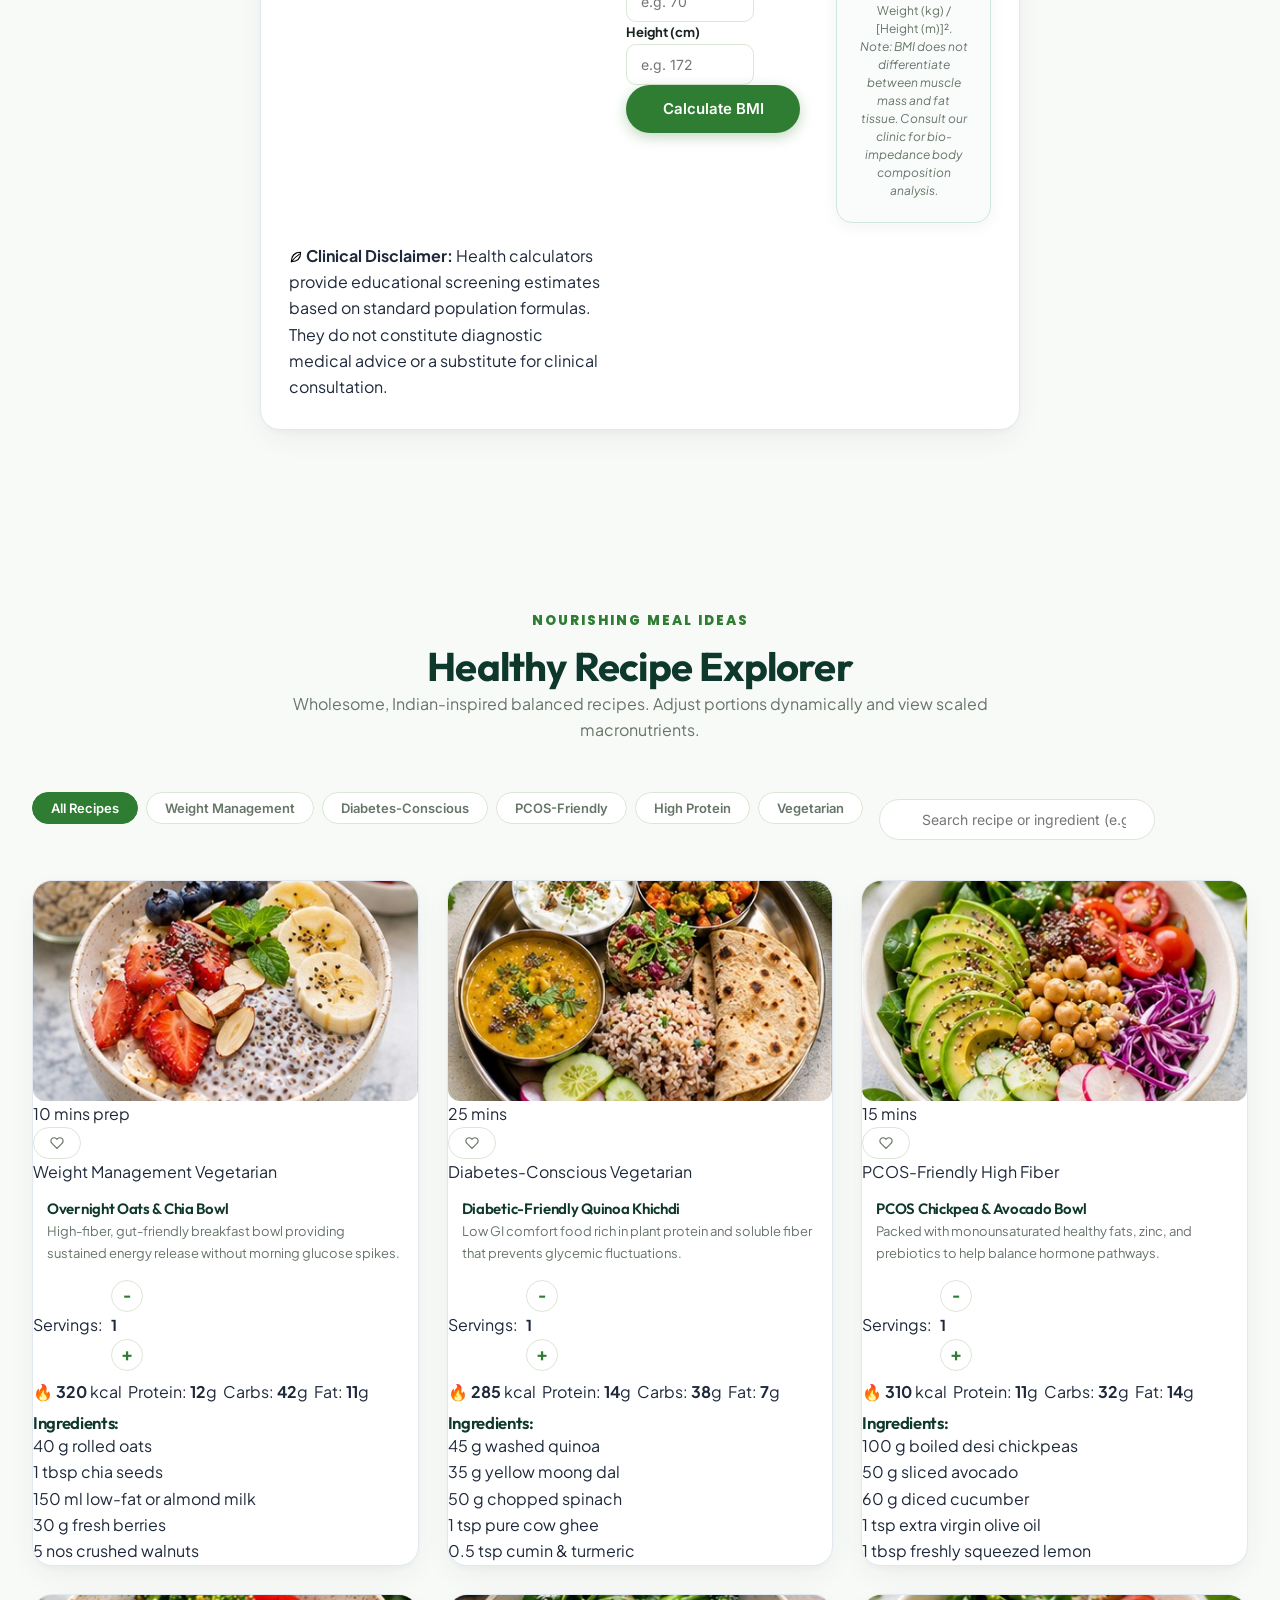
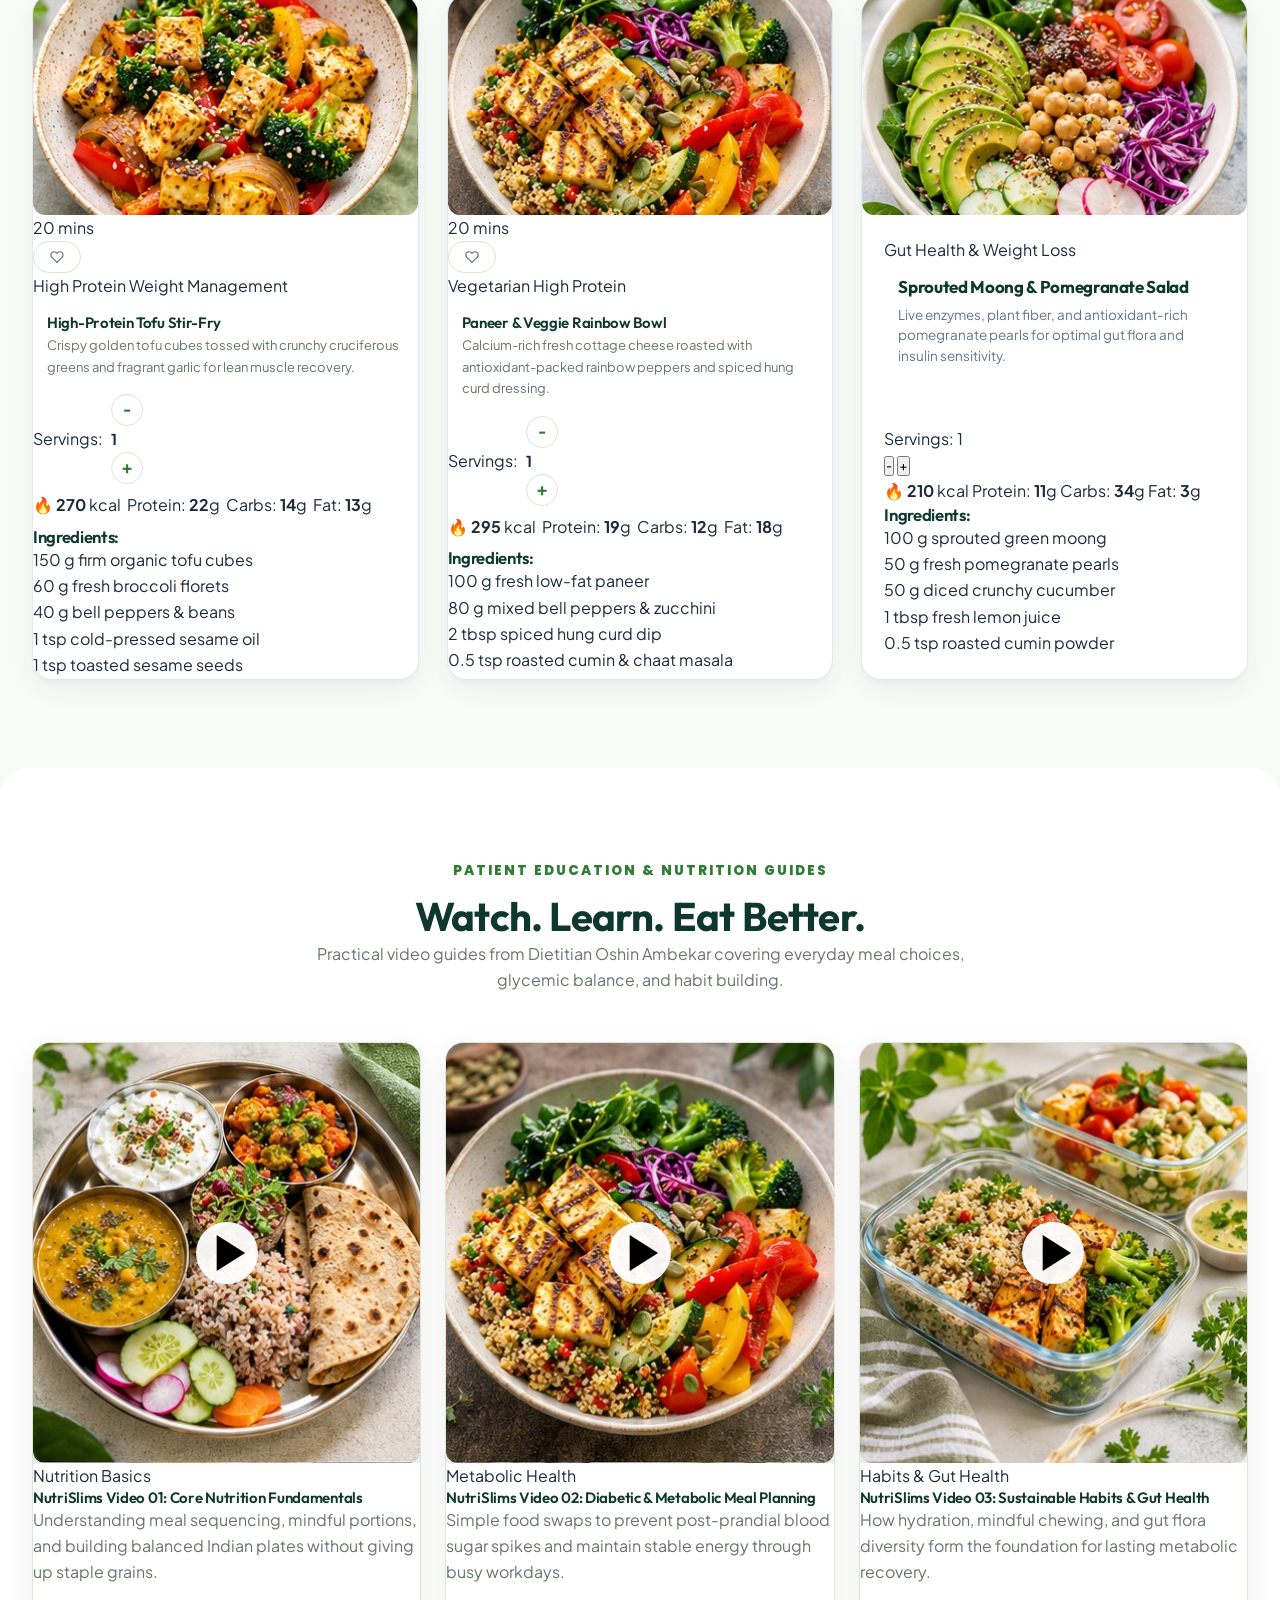
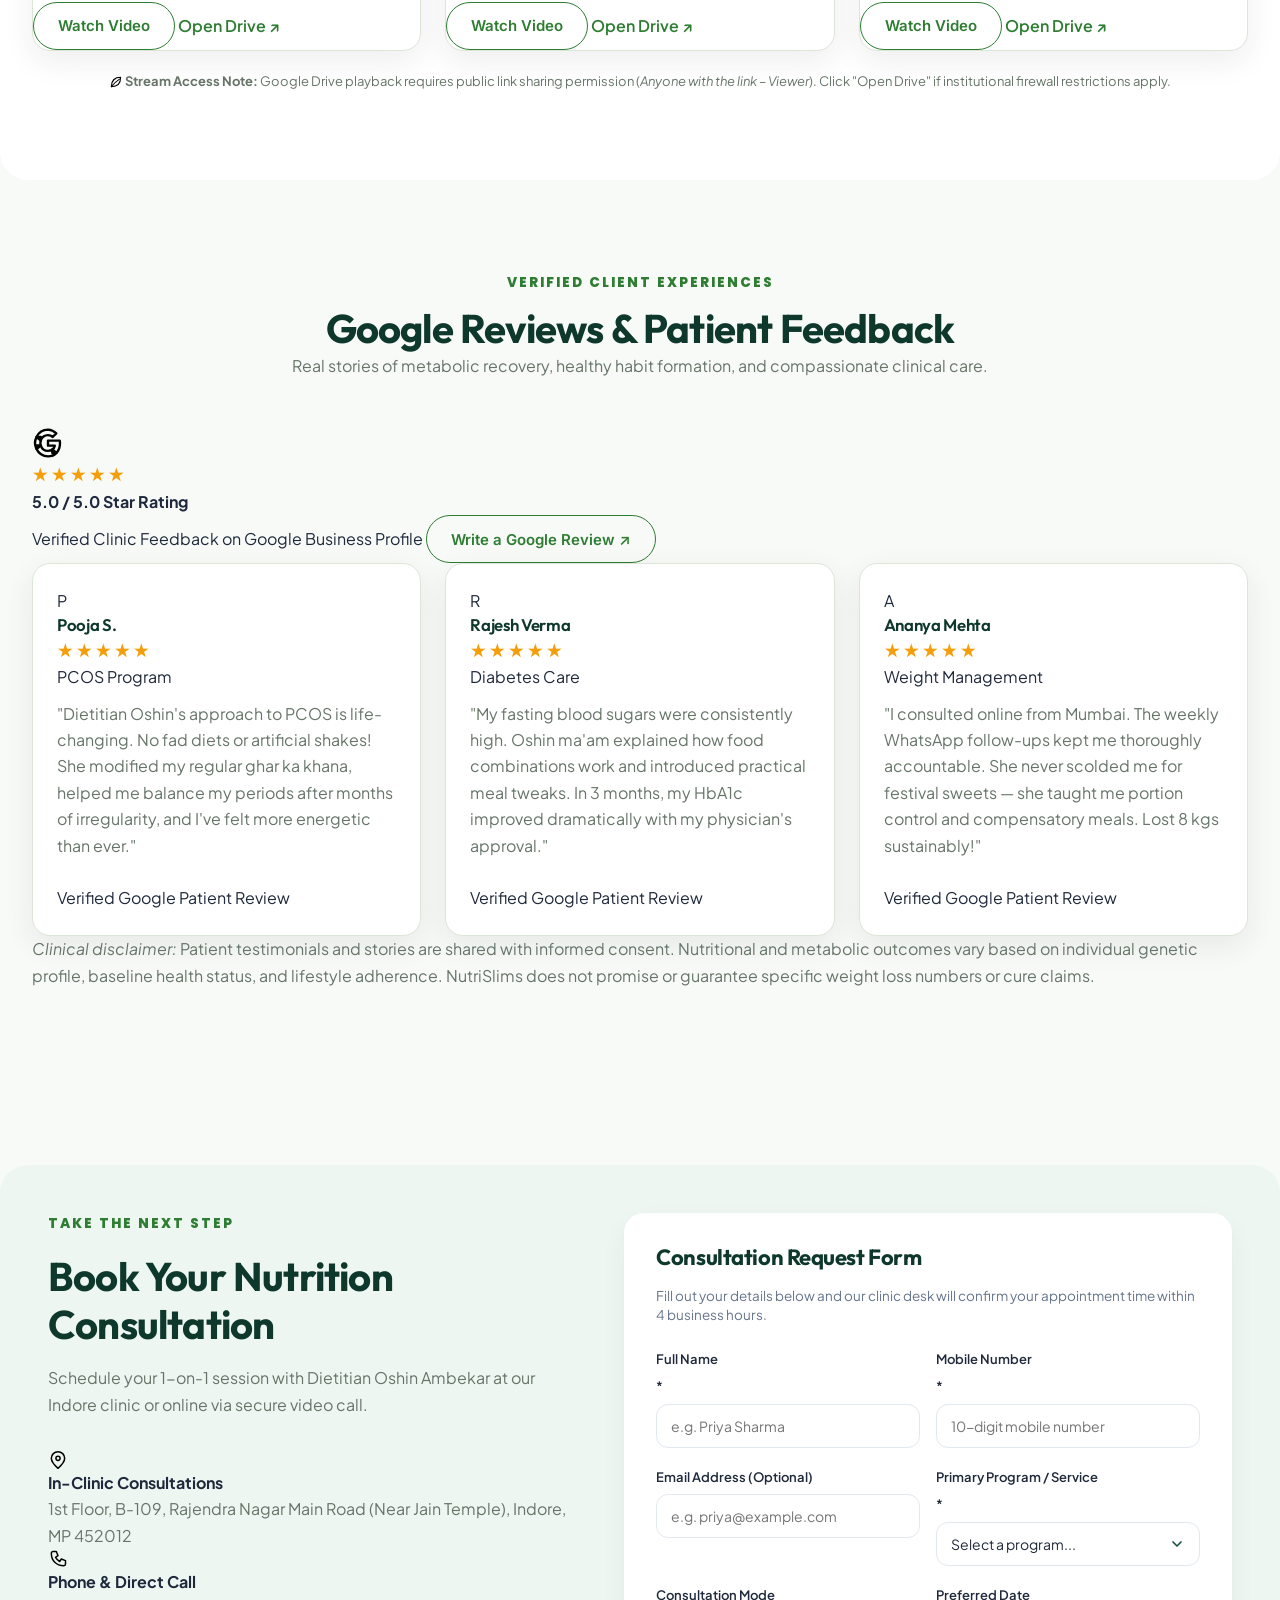
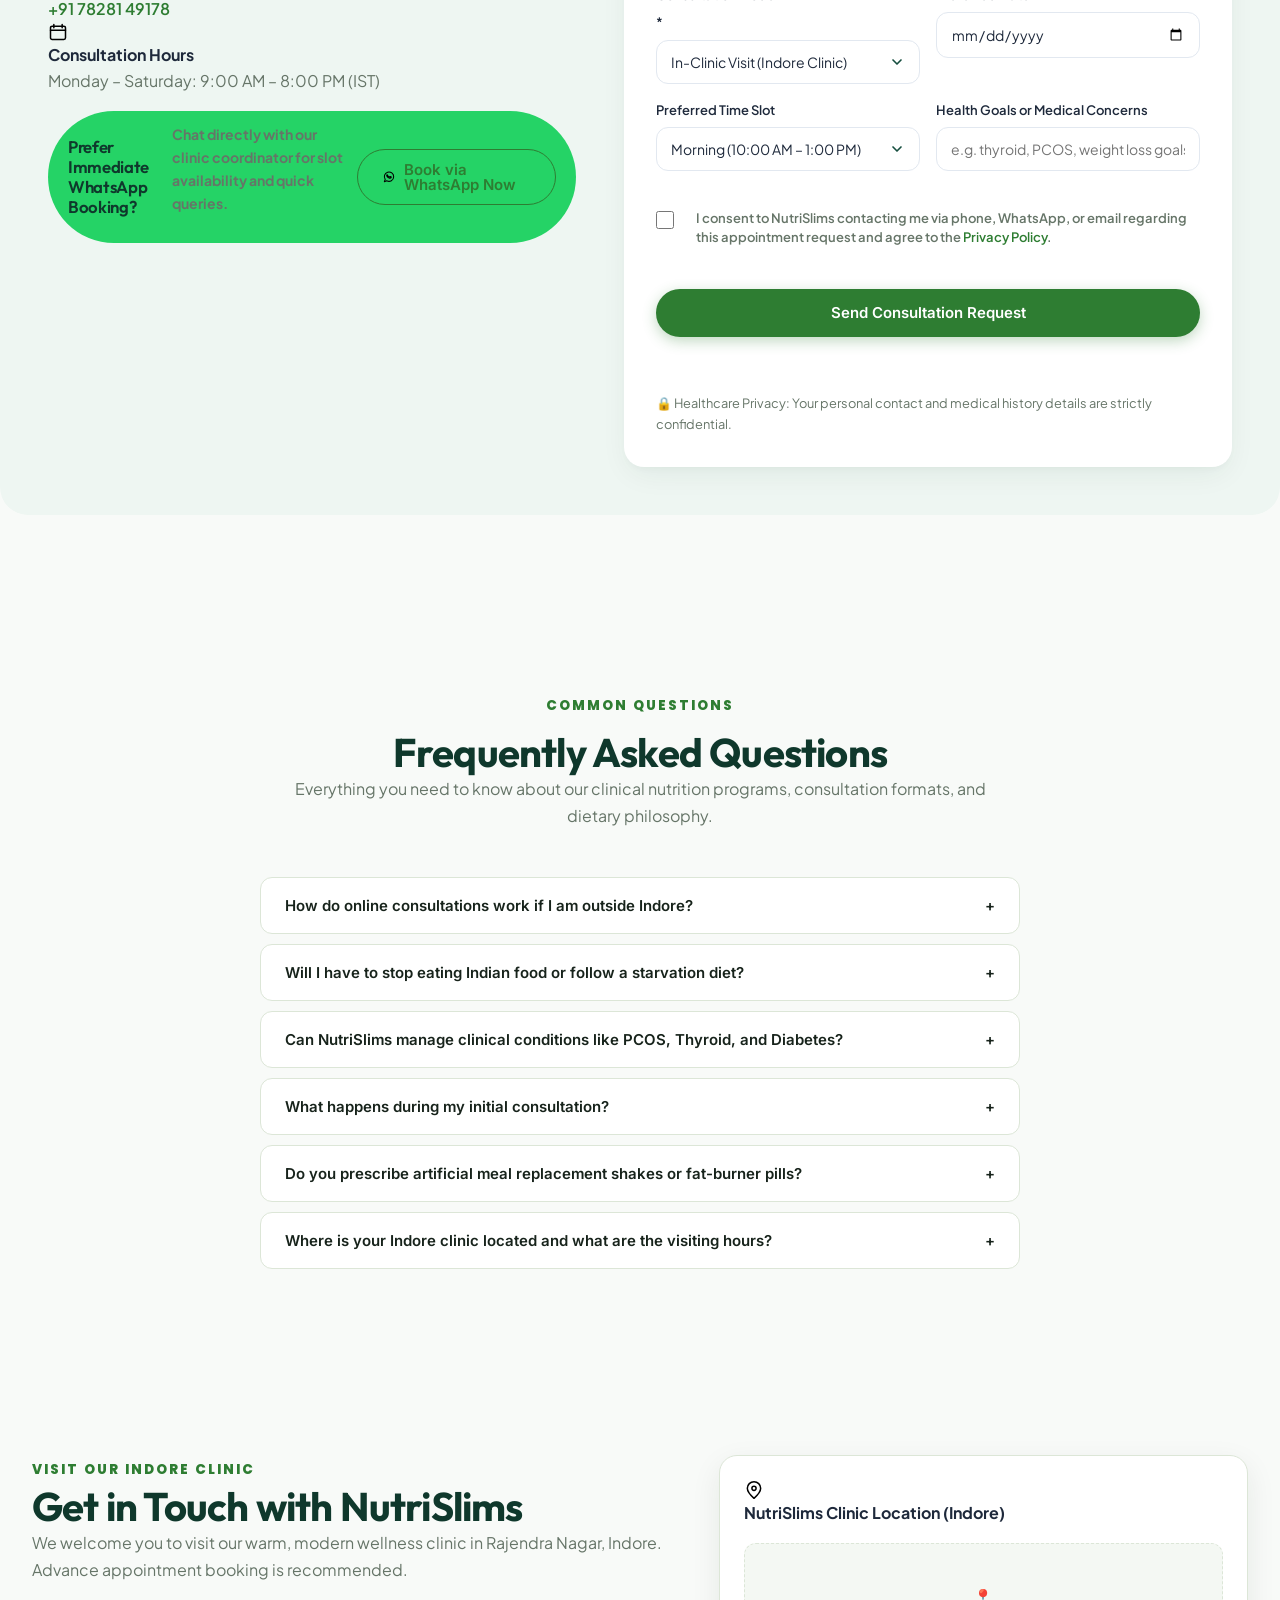
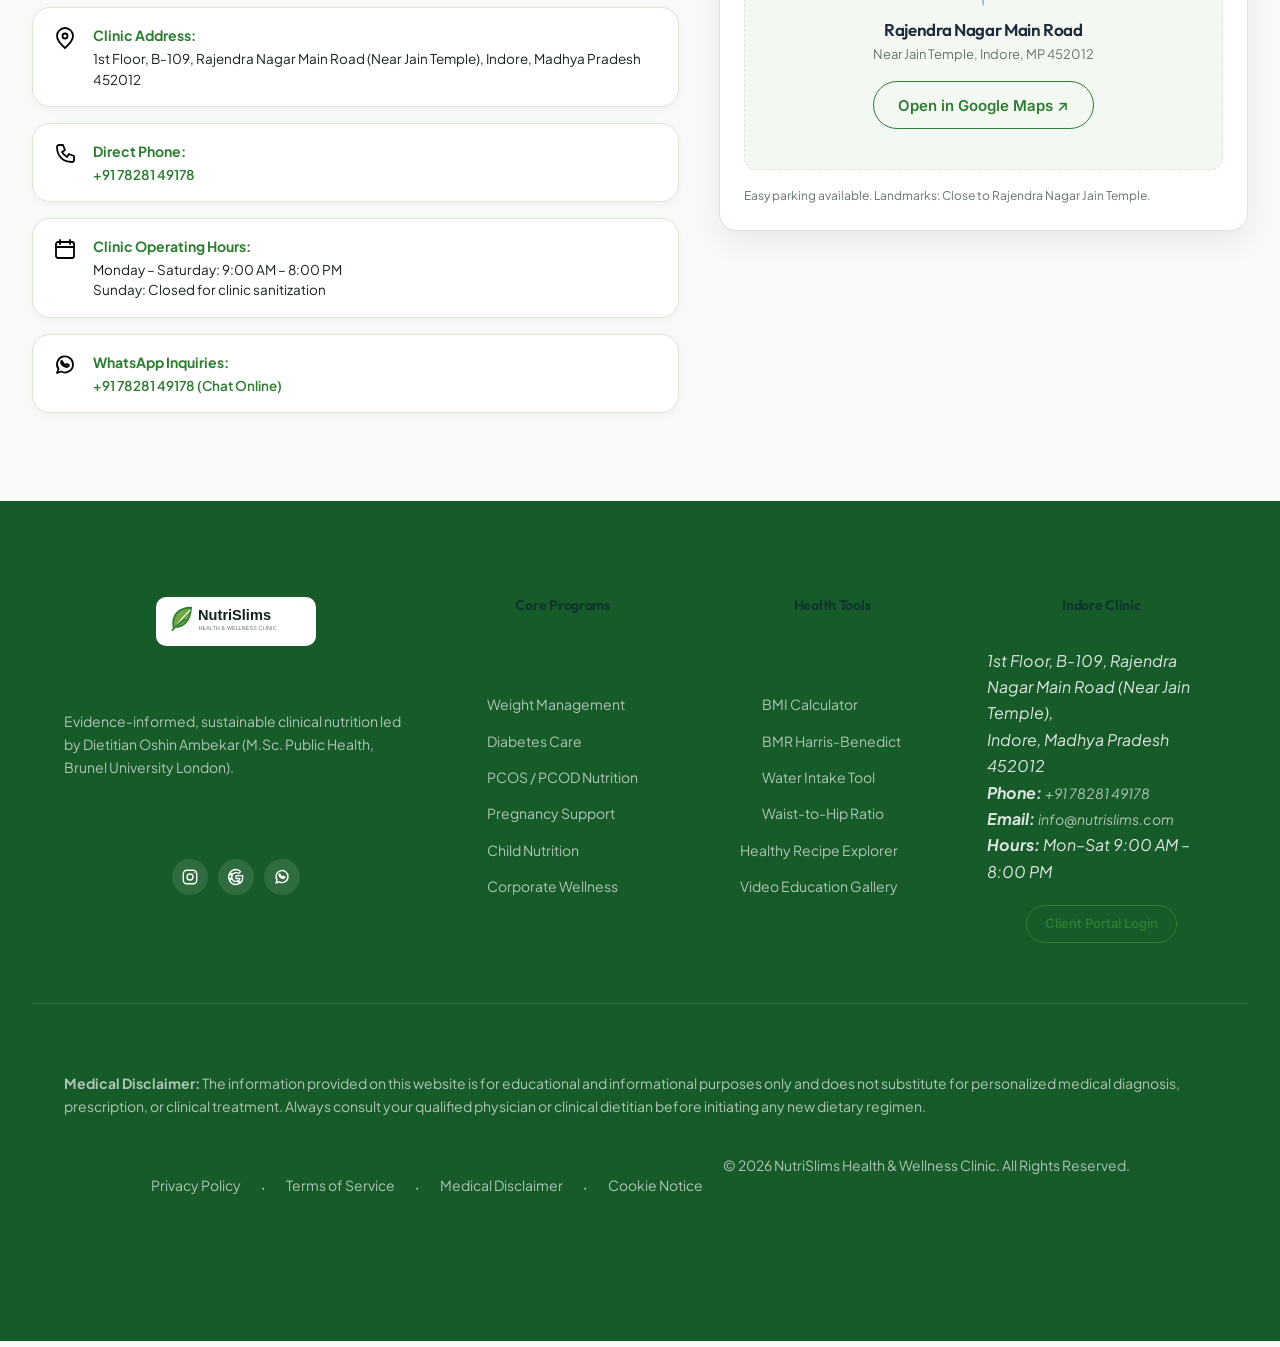
==== commit 3546609d: "Deploy v3.1.0 Super-Premium: Full luxury overhaul of 6-section clinic suite, 100% local photography," ====
--- a/ads/NutriSlims_Website_Developer_Package/prototype/index.html
+++ b/ads/NutriSlims_Website_Developer_Package/prototype/index.html
@@ -117,7 +117,7 @@
 
   <!-- Stylesheets -->
   <link rel="stylesheet" href="../design/tokens.css?v=3.0.0">
-  <link rel="stylesheet" href="styles.css?v=3.0.0">
+  <link rel="stylesheet" href="styles.css?v=3.1.0">
 <style id="super-premium-critical-styles">
 /* ==========================================================================
    NUTRISLIMS SUPER-PREMIUM LUXURY DESIGN SYSTEM (v3.0.0)
@@ -671,6 +671,33 @@
   }
 }
 </style>
+  <style id="section-heading-shield">
+    /* Fluid Responsive Section Headings - Zero Clipping Across 320px-1440px */
+    .section-title,
+    h2.section-title,
+    .page-title-banner h1,
+    .section-heading h2,
+    .hero-title,
+    .about-content h2,
+    .booking-info h2,
+    .contact-info-panel h2 {
+      font-size: clamp(1.65rem, 4.5vw, 2.5rem) !important;
+      line-height: 1.22 !important;
+      word-break: break-word !important;
+      overflow-wrap: break-word !important;
+      max-width: 100% !important;
+    }
+    .eyebrow,
+    .section-subtitle,
+    .sub-lbl {
+      display: inline-block !important;
+      max-width: 100% !important;
+      overflow-wrap: break-word !important;
+      word-break: break-word !important;
+      letter-spacing: clamp(1px, 0.4vw, 2px) !important;
+      font-size: clamp(0.75rem, 2vw, 0.85rem) !important;
+    }
+  </style>
 </head>
 <body>
   <!-- Accessibility Skip Navigation Link -->
@@ -2488,6 +2515,6 @@
   </button>
 
   <!-- Application Script -->
-  <script src="app.js?v=3.0.0"></script>
+  <script src="app.js?v=3.1.0"></script>
 </body>
 </html>
